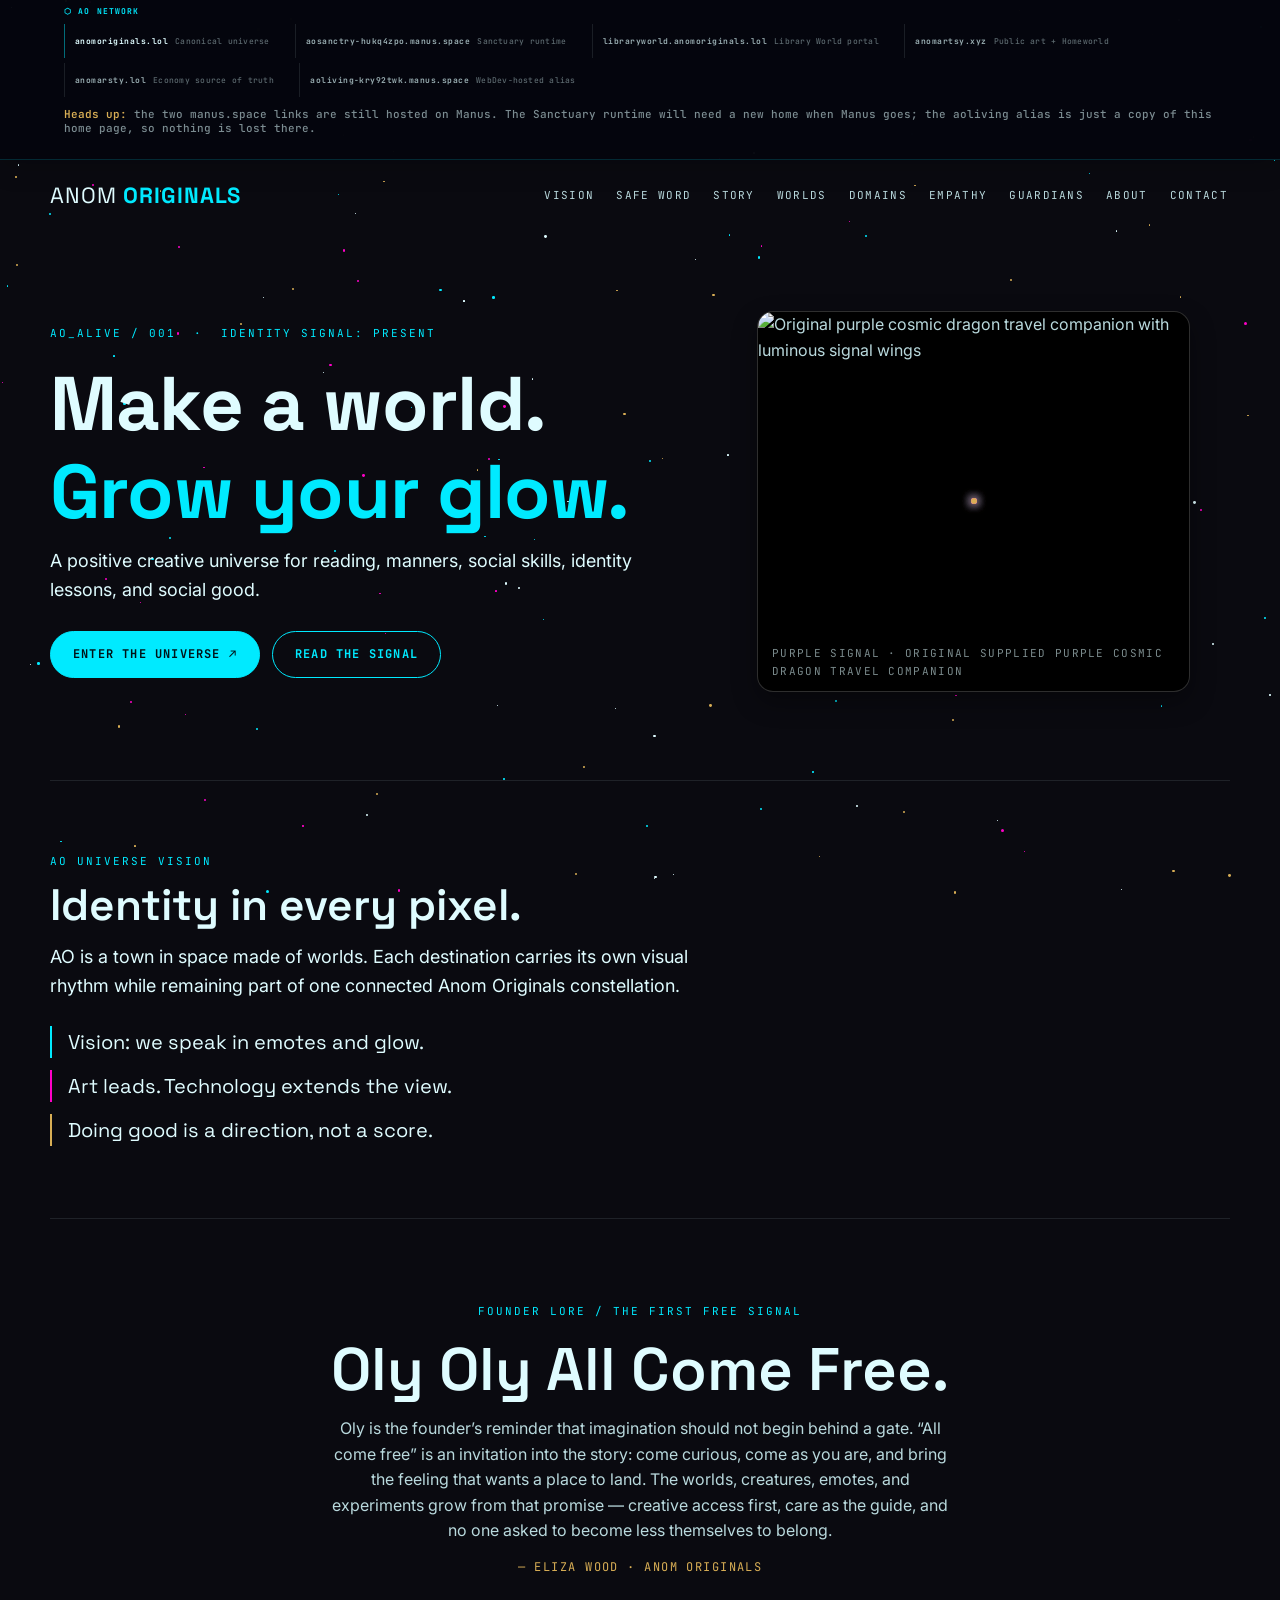
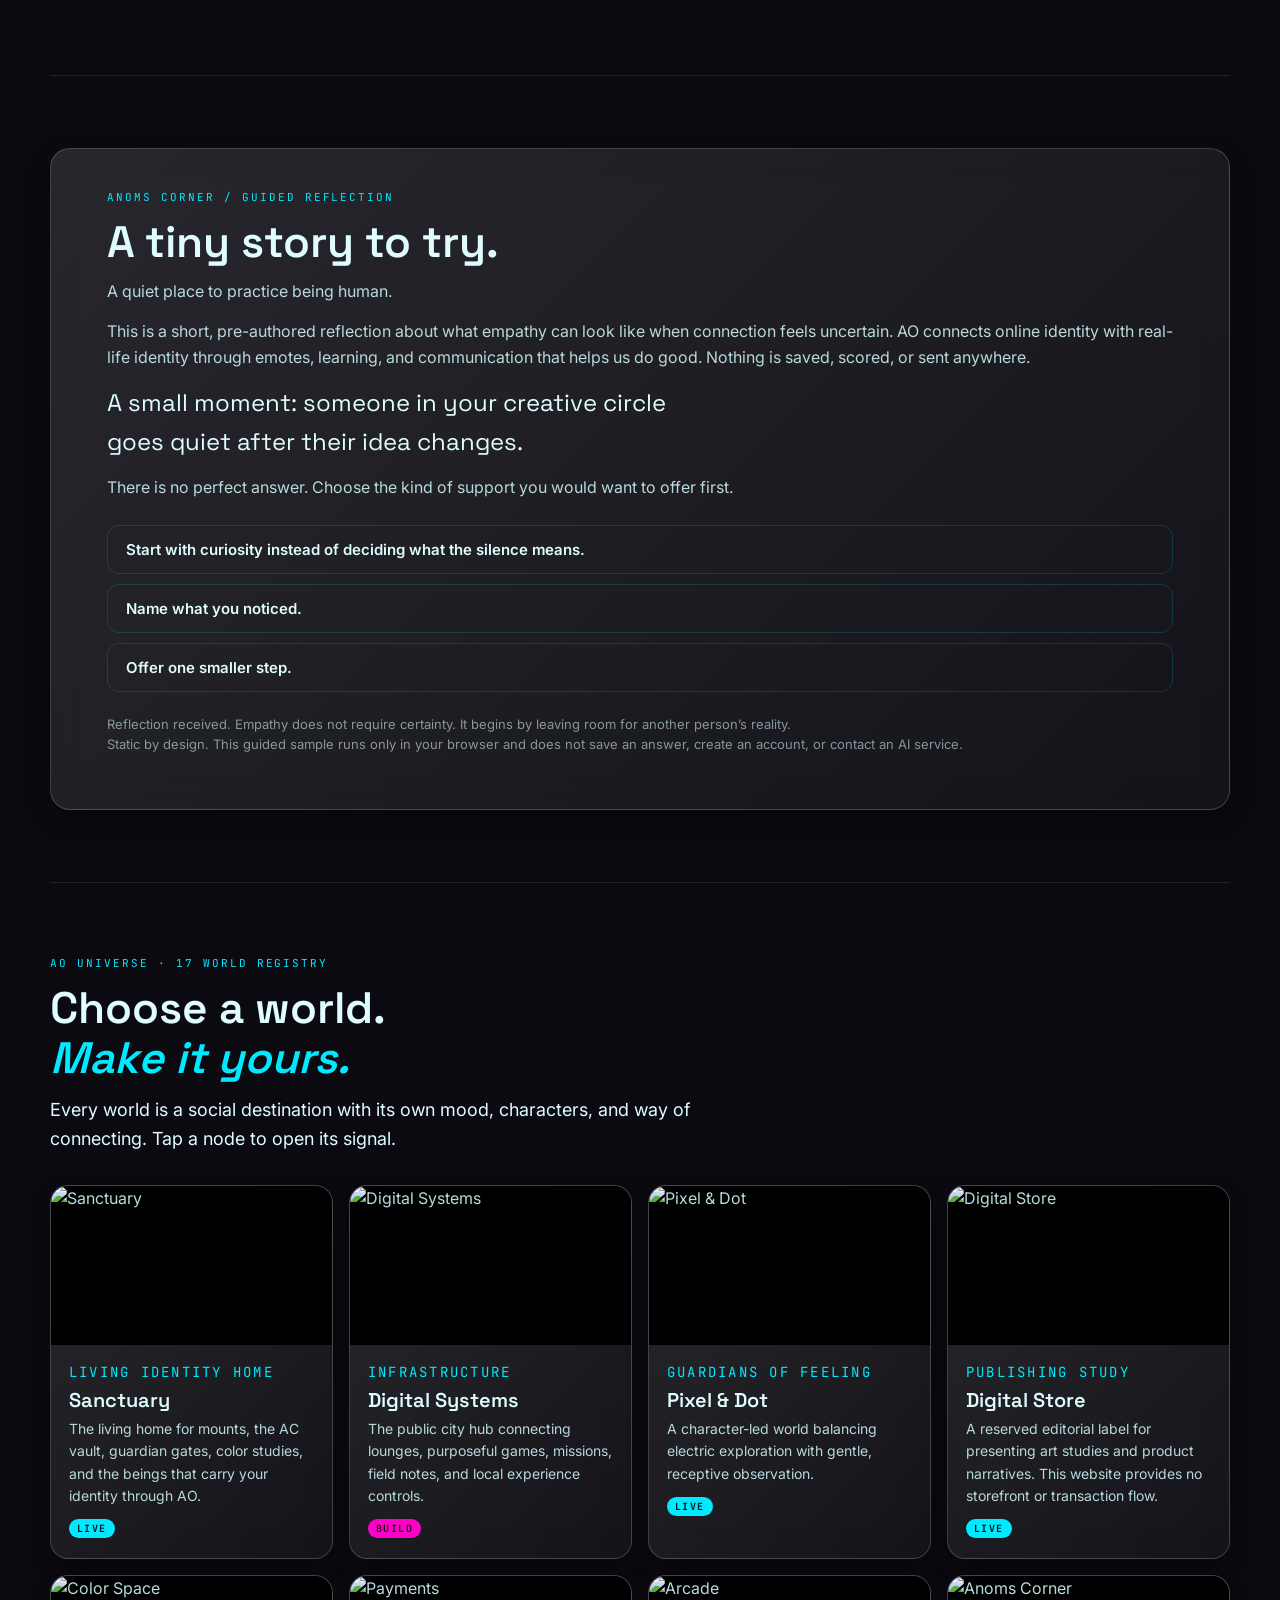
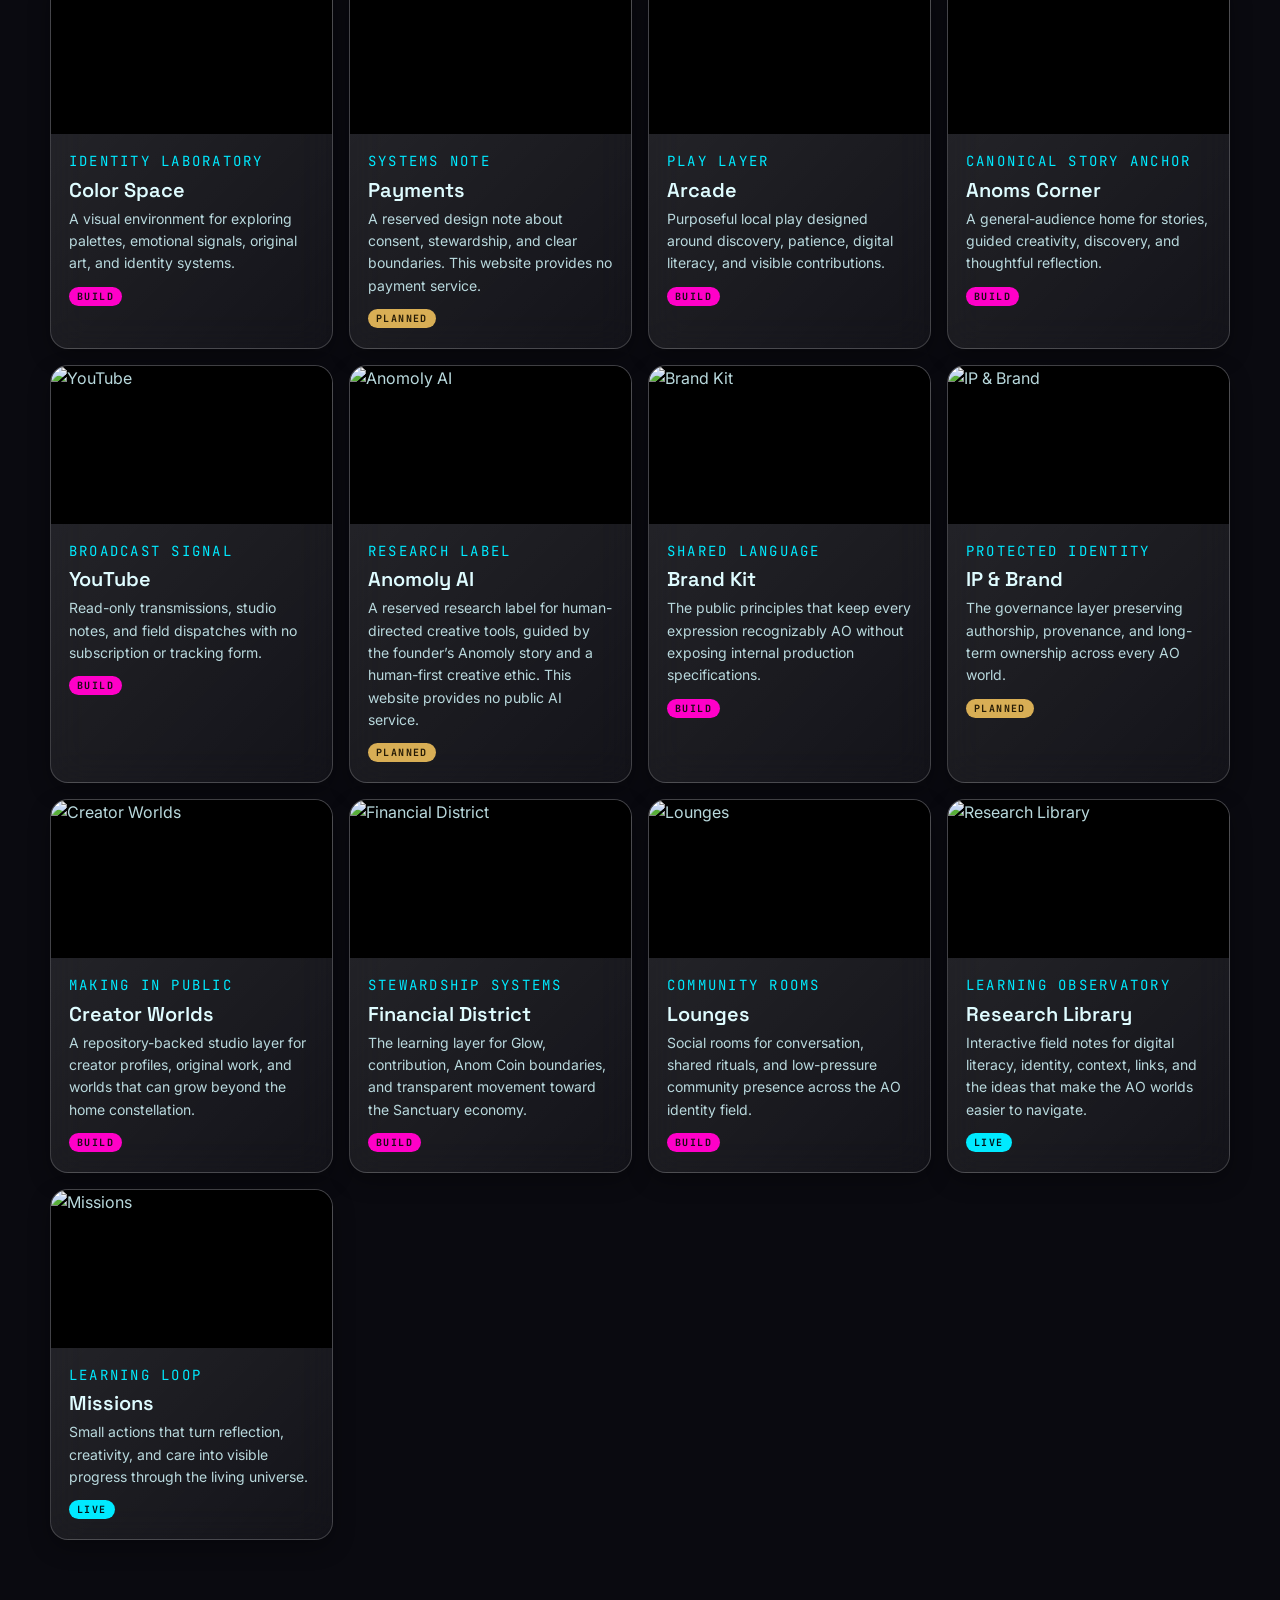
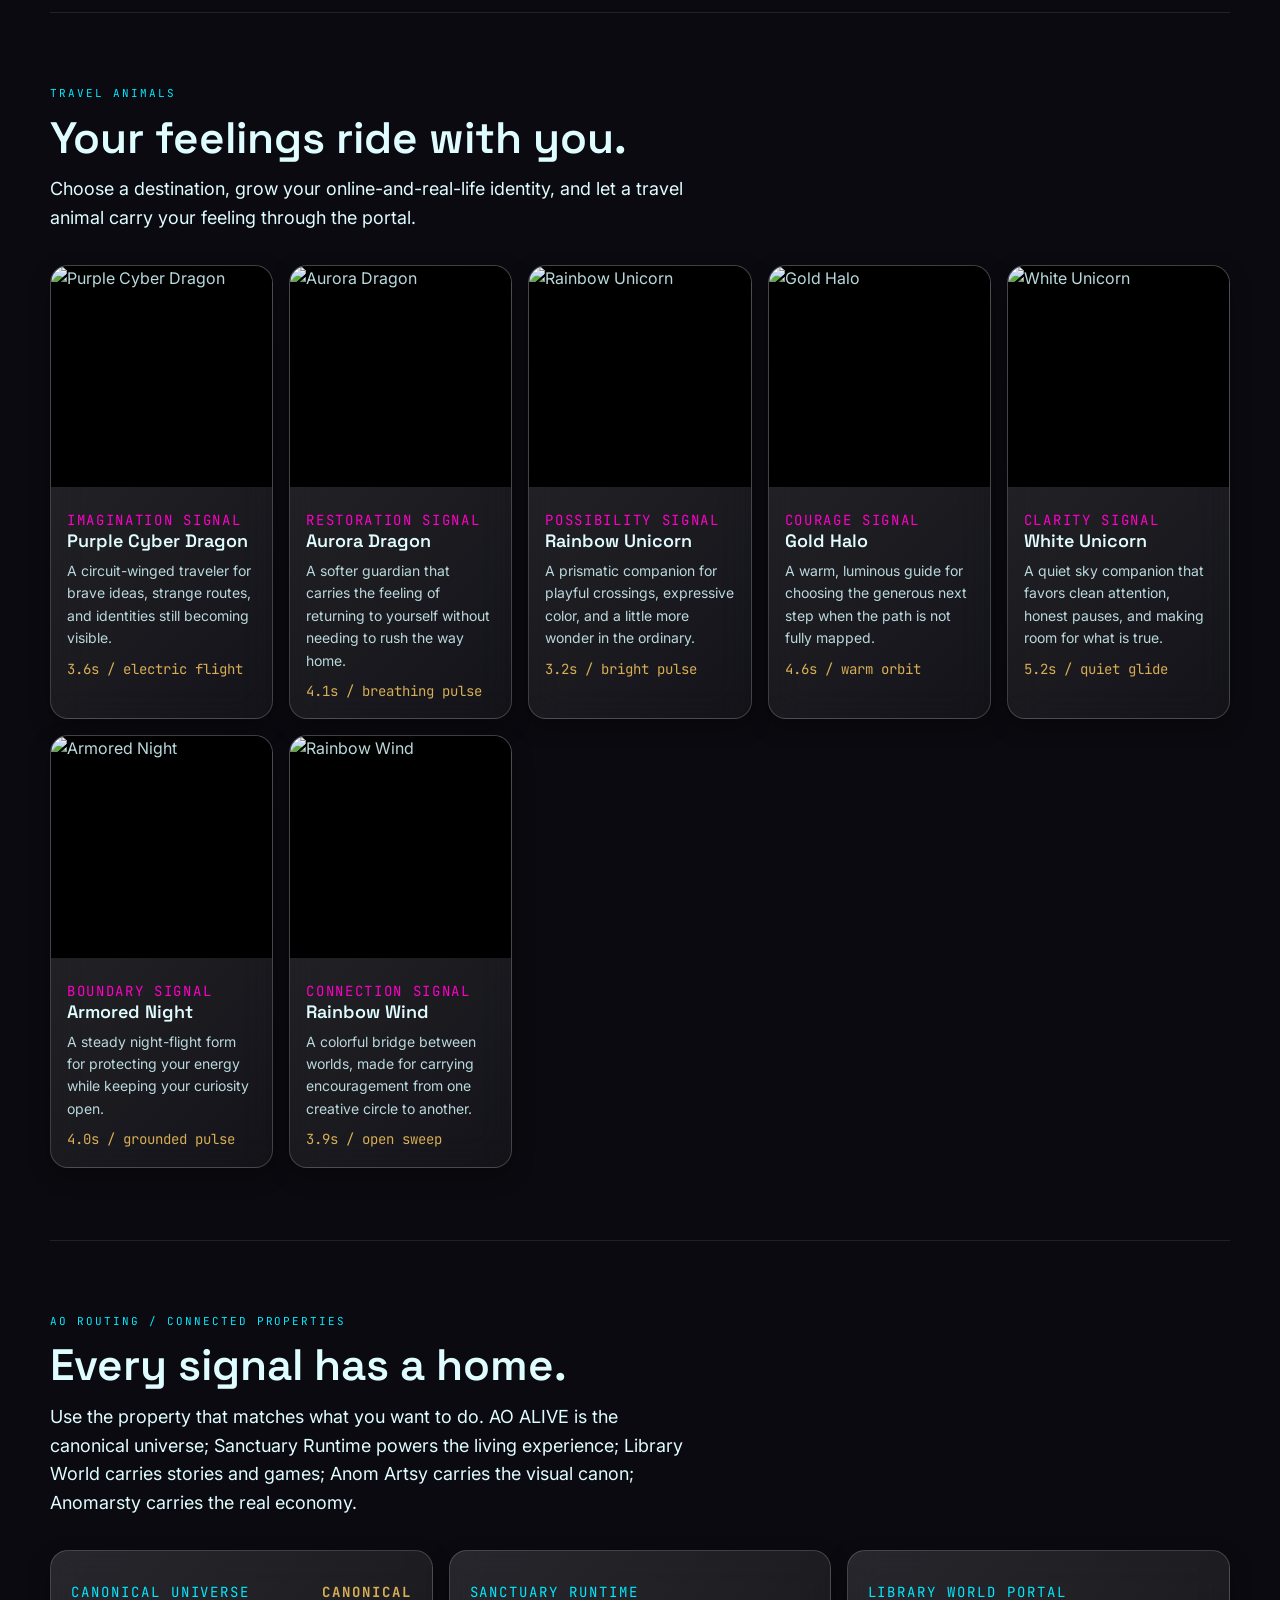
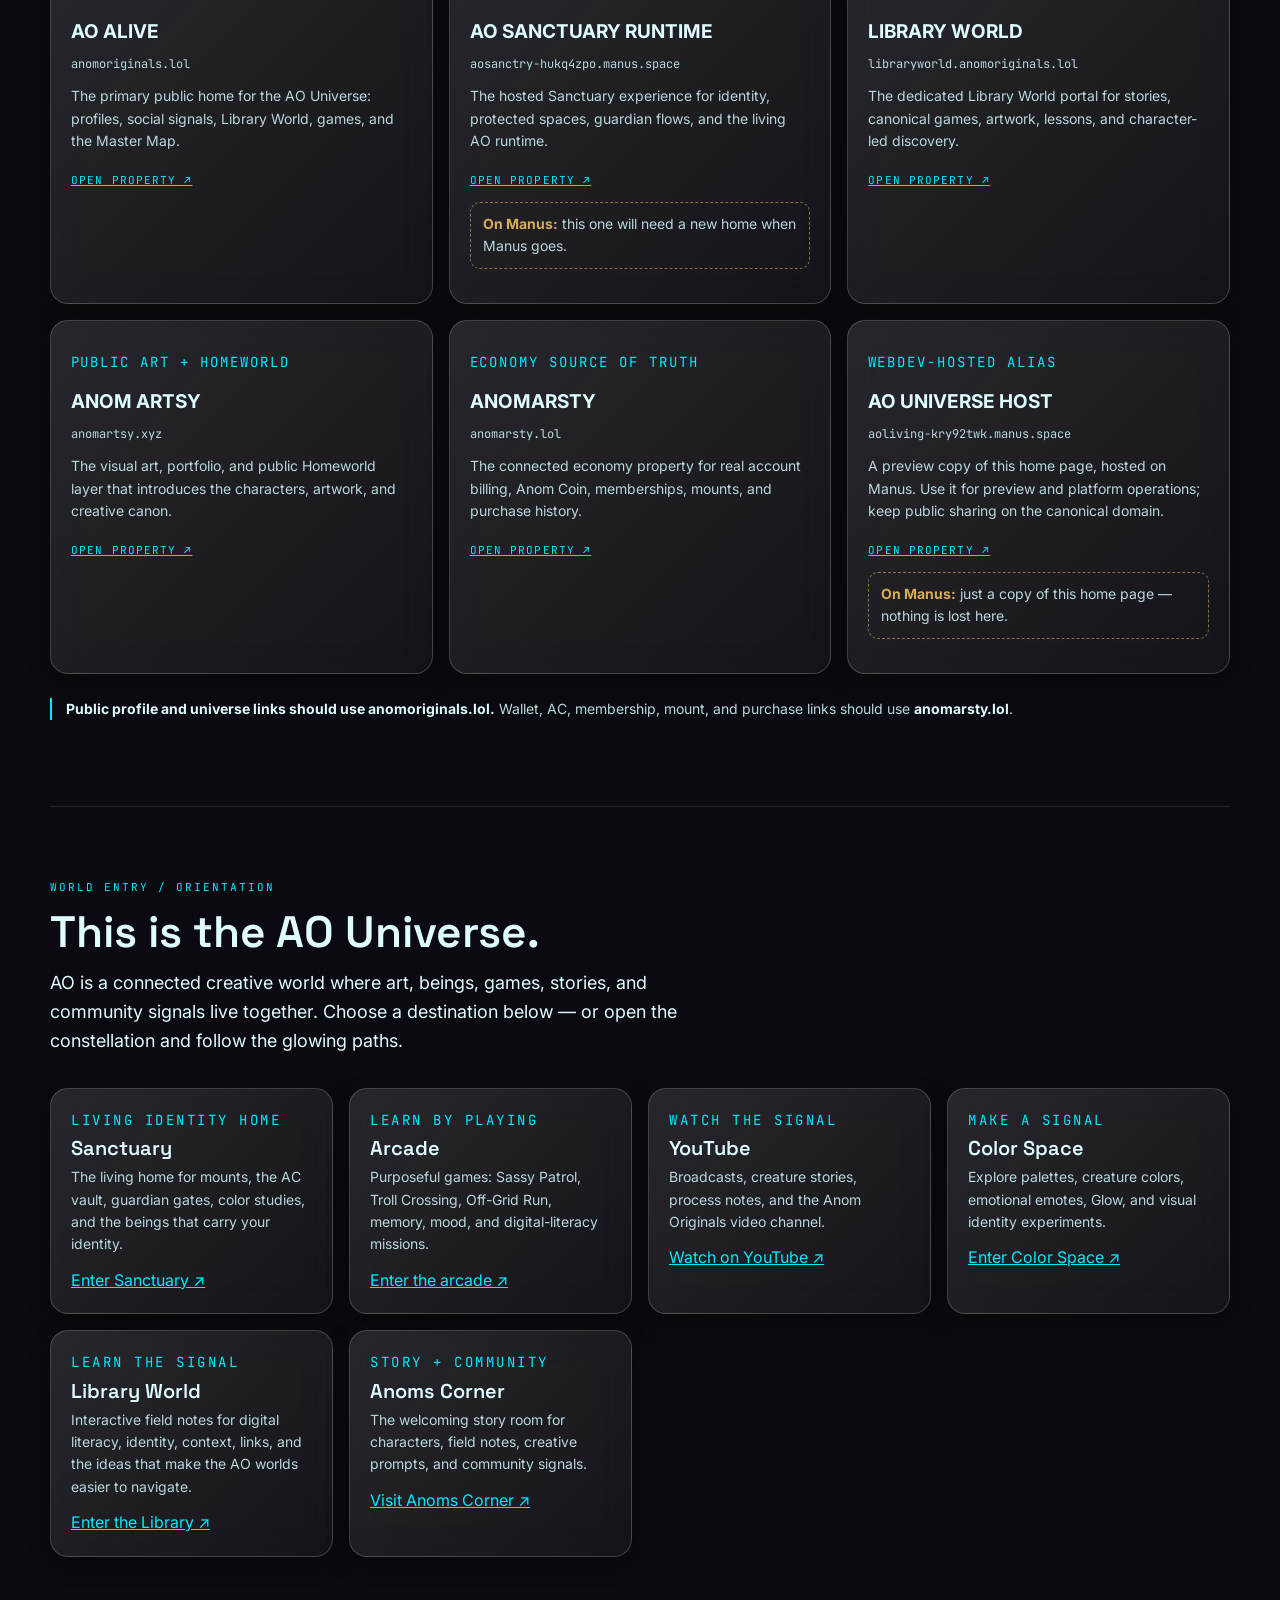
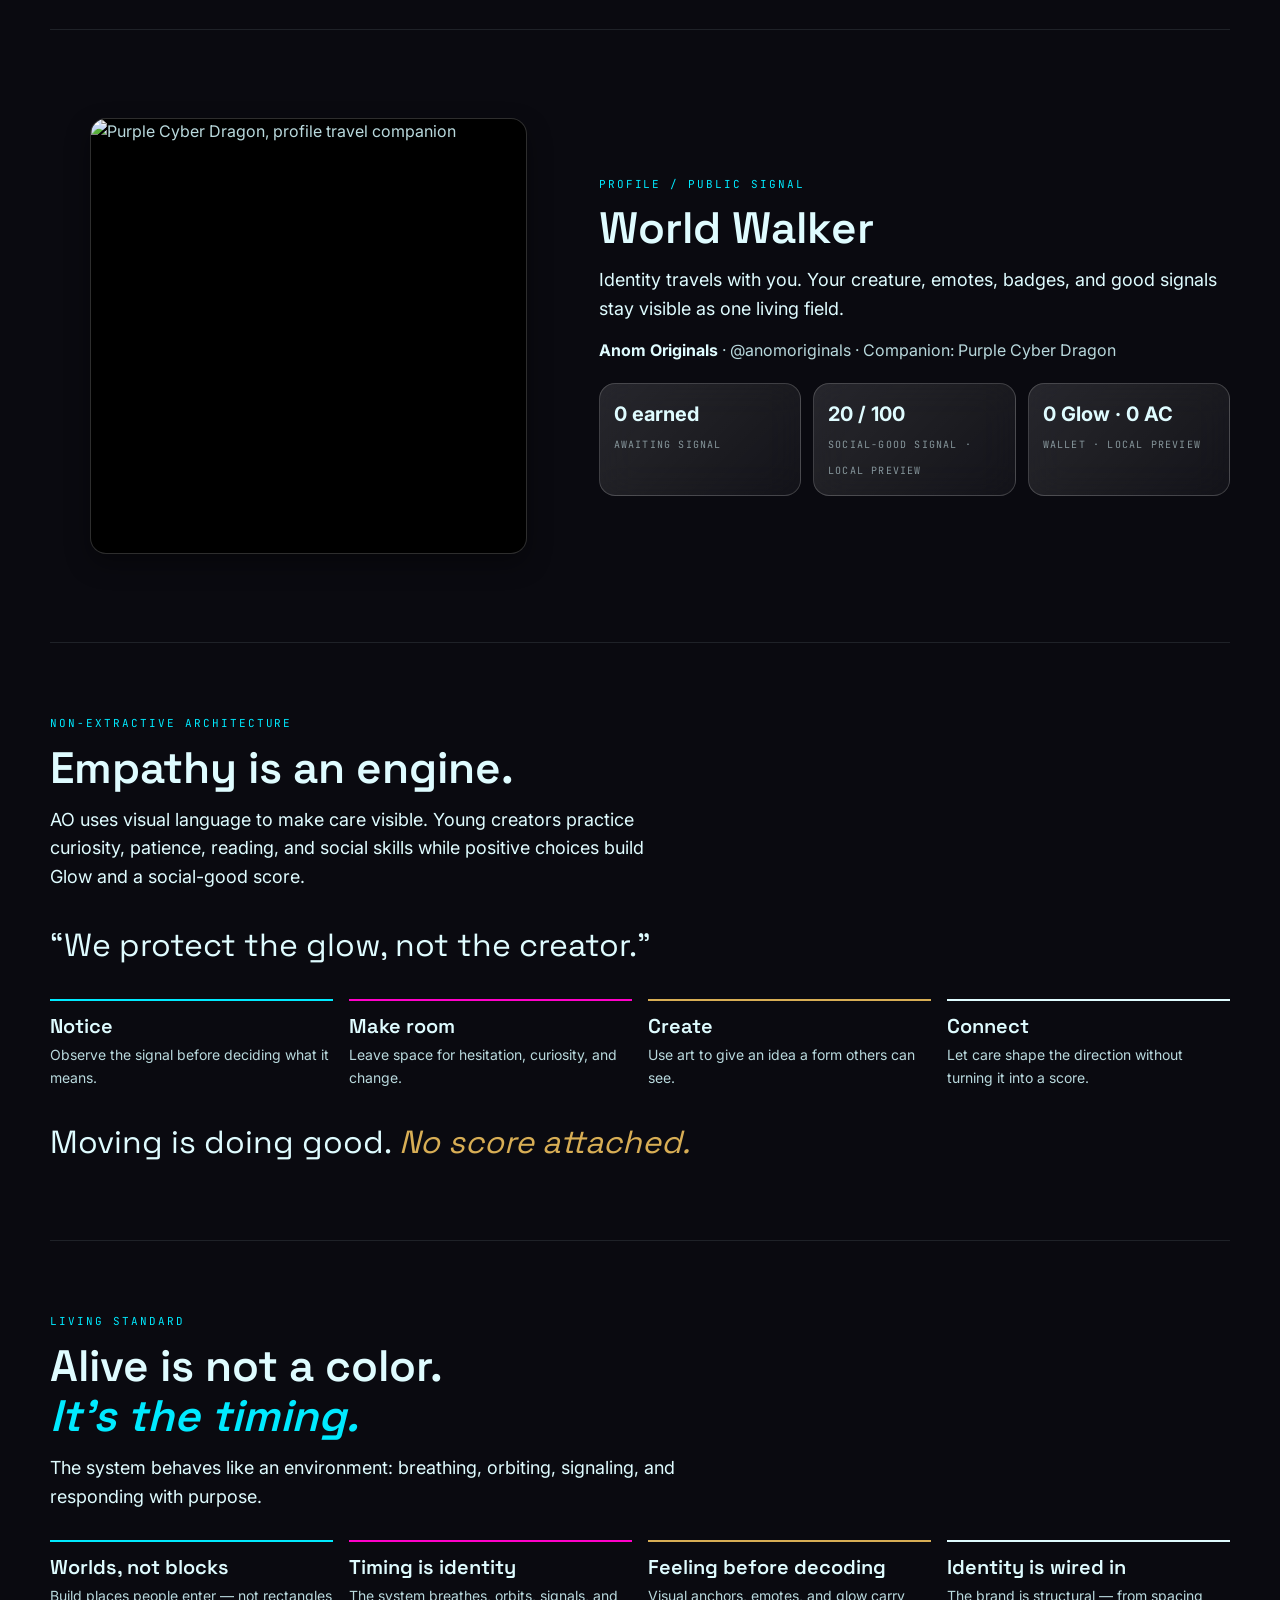
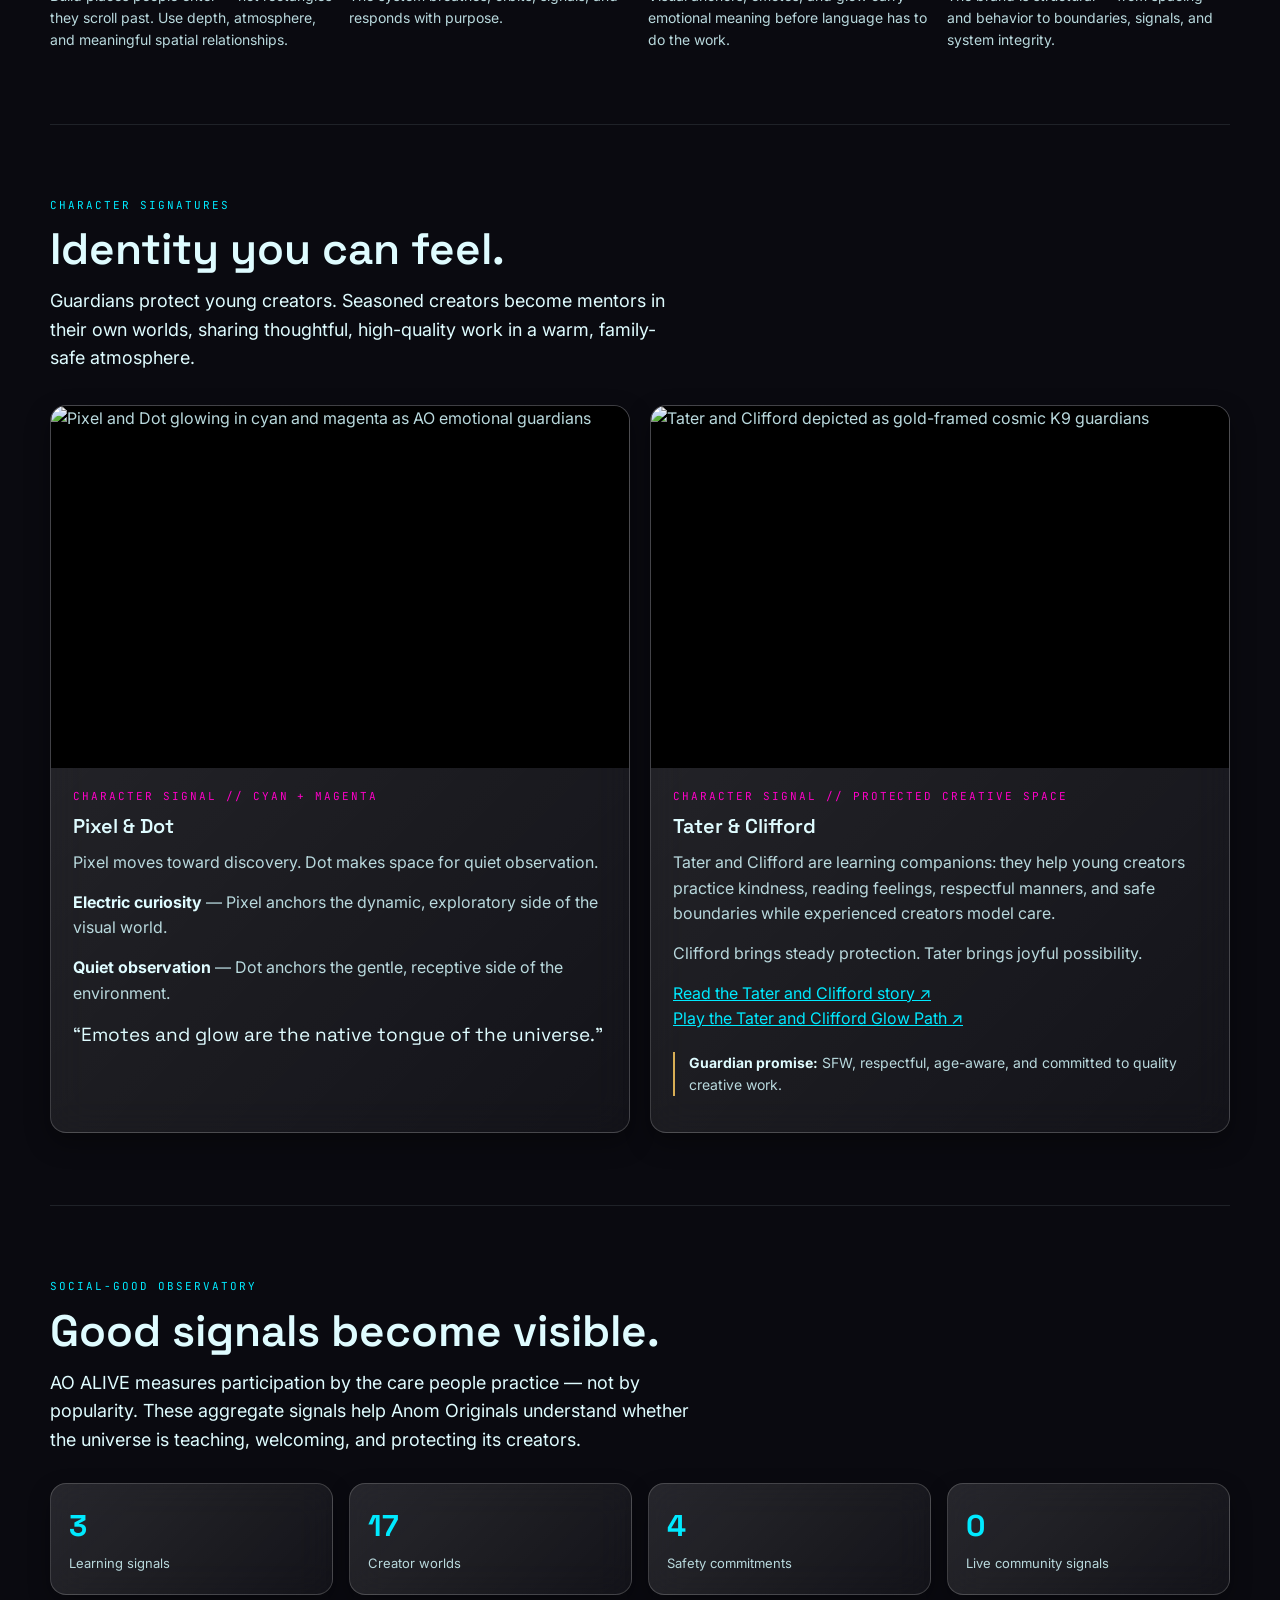
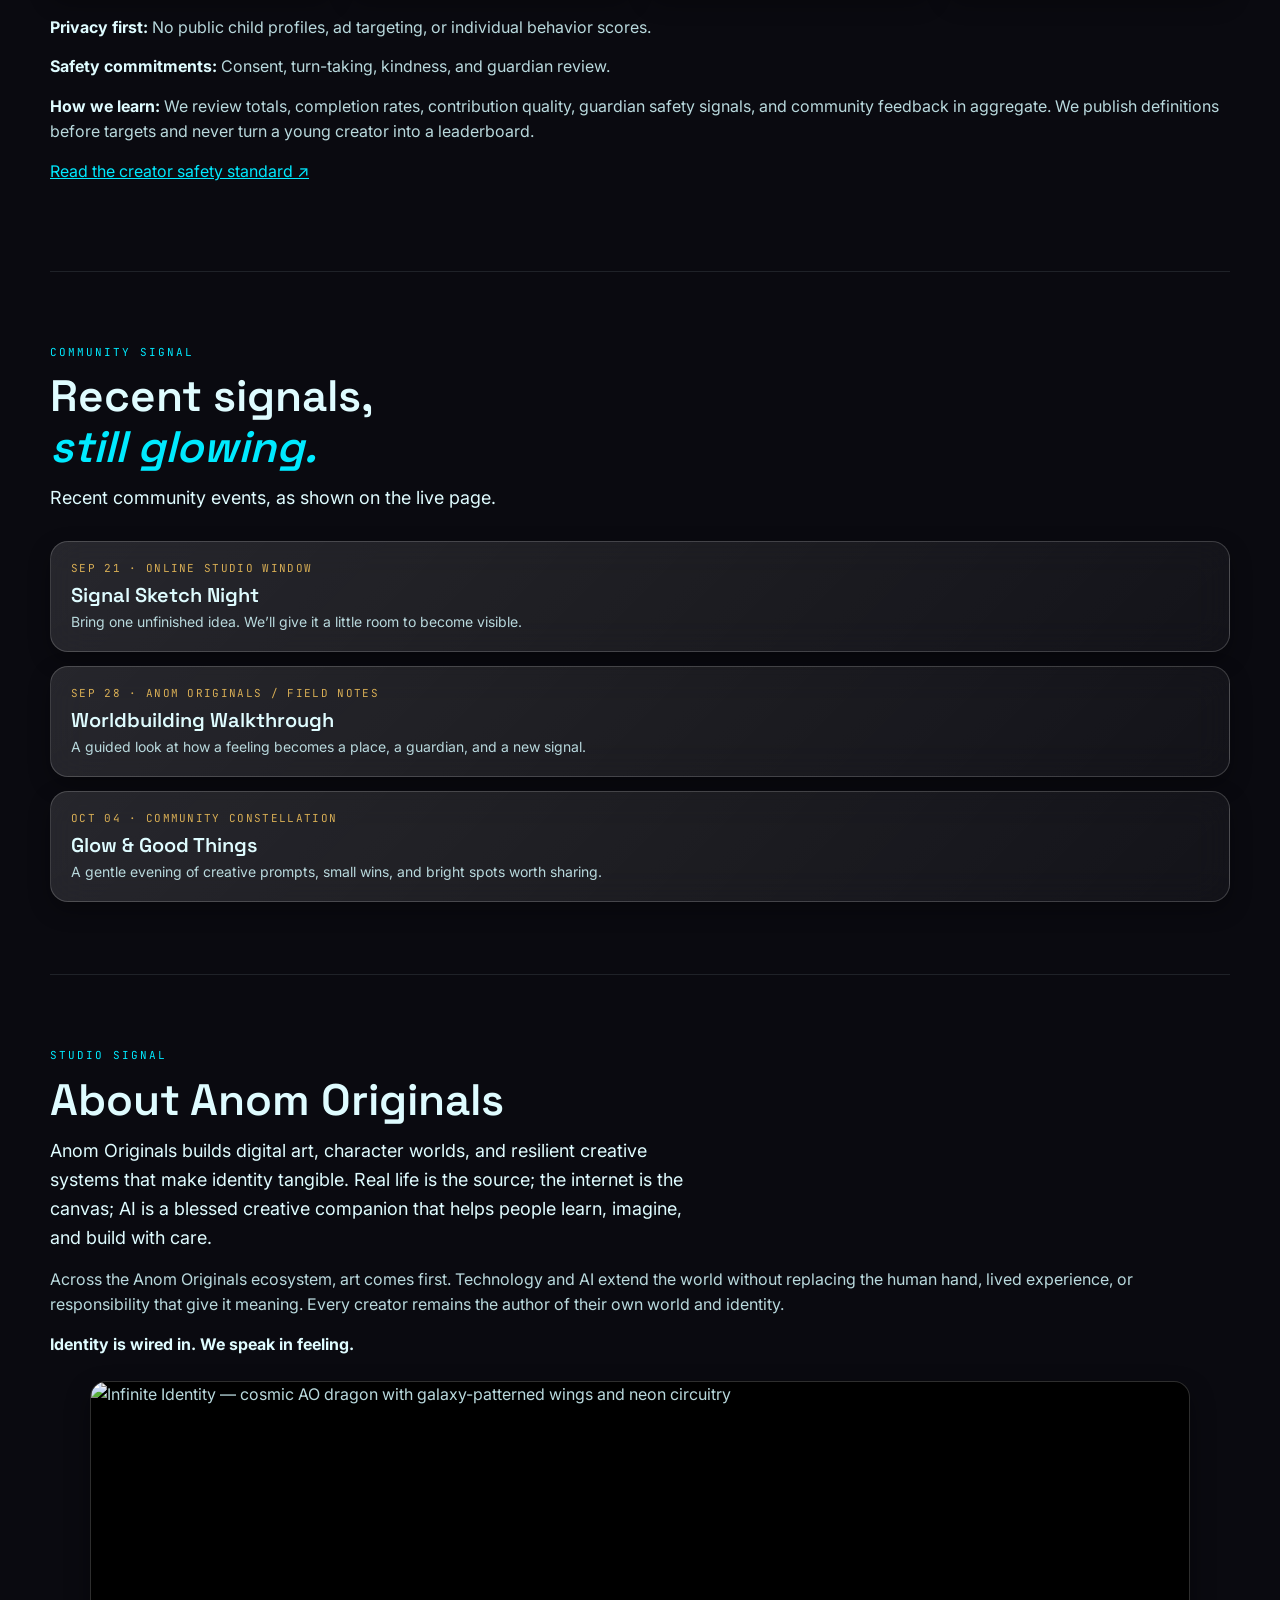
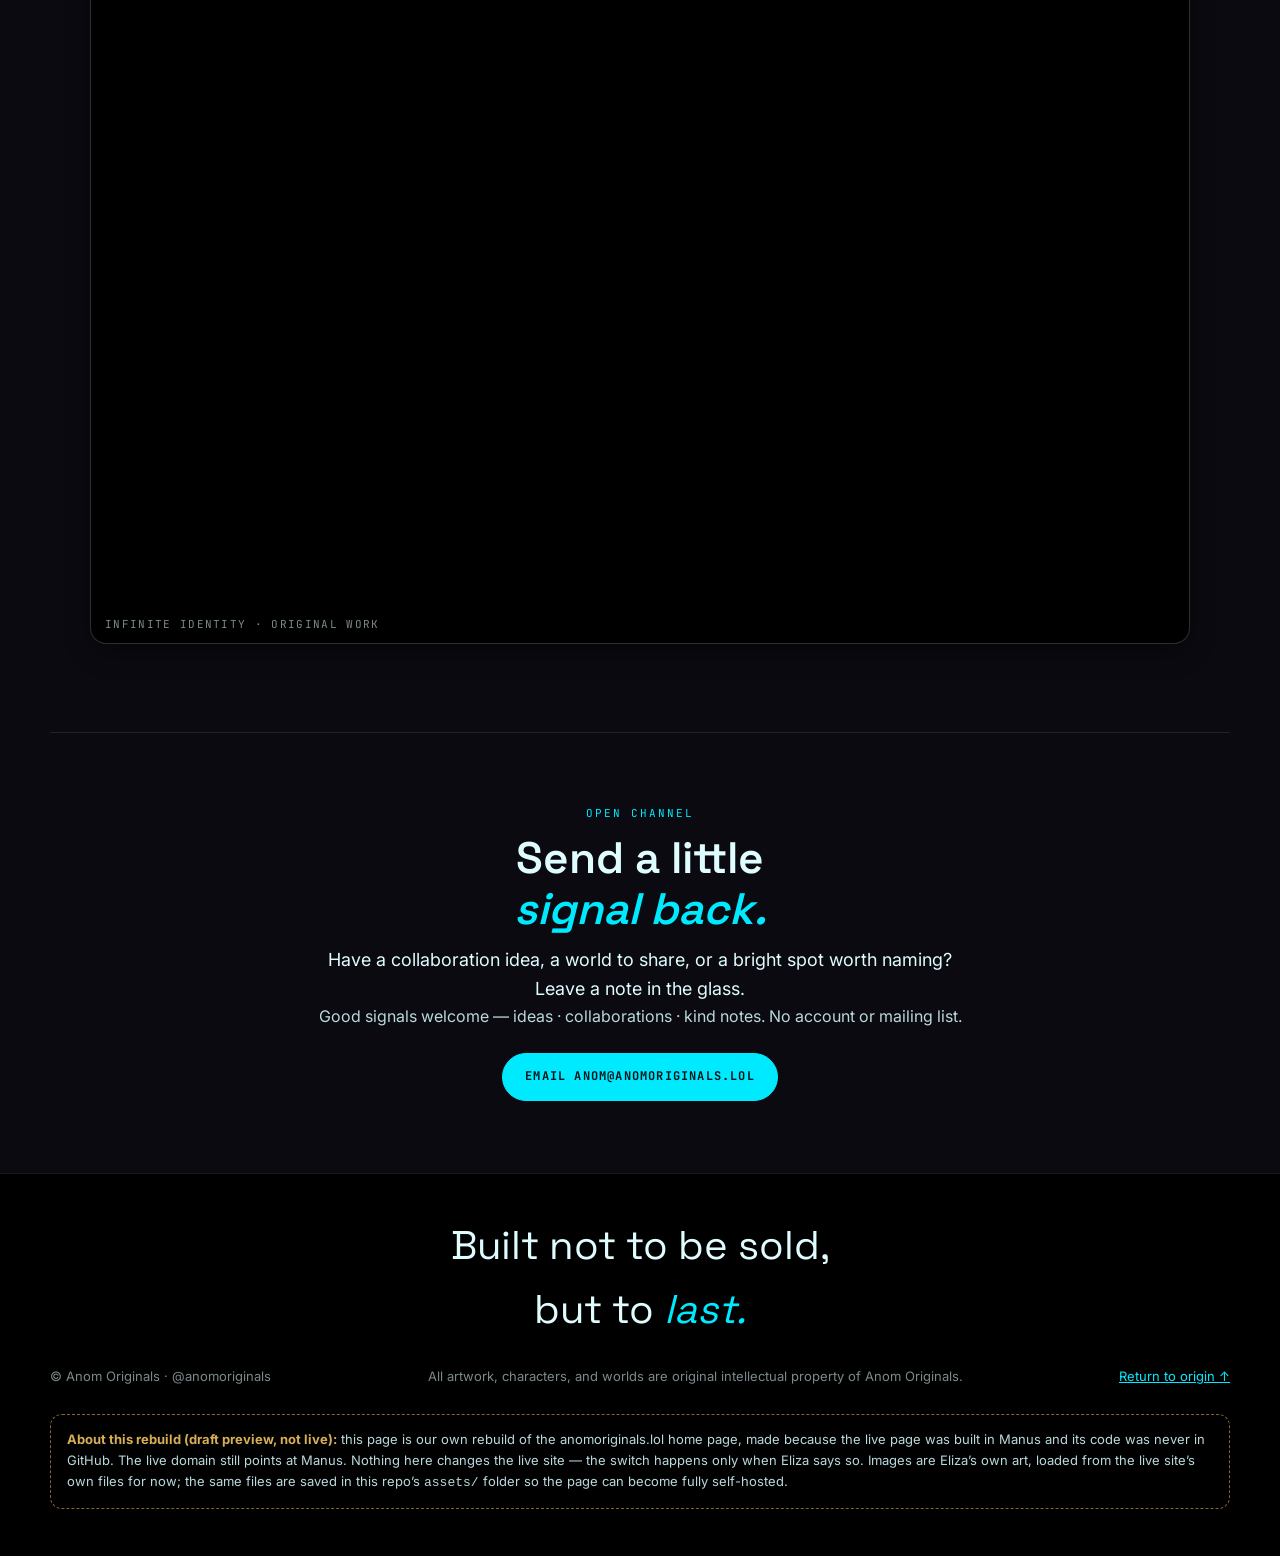
==== index.html @ 23c0e5cb "AO ALIVE home page draft — our own rebuild" ====
<!DOCTYPE html>
<html lang="en">
<head>
<meta charset="UTF-8">
<meta name="viewport" content="width=device-width, initial-scale=1.0, maximum-scale=5">
<meta name="theme-color" content="#0A0A10">
<meta name="description" content="AO ALIVE — immersive digital art, character worlds, and living identity systems by Anom Originals.">
<meta property="og:title" content="AO ALIVE — Identity in Every Pixel">
<meta property="og:description" content="Digital Art &amp; Identity by Anom Originals.">
<meta property="og:type" content="website">
<meta property="og:image" content="assets/hero-dragon-v2_ff49bf94.webp">
<title>AO ALIVE — Identity in Every Pixel</title>
<link rel="preconnect" href="https://fonts.googleapis.com">
<link rel="preconnect" href="https://fonts.gstatic.com" crossorigin>
<link href="https://fonts.googleapis.com/css2?family=Inter:wght@400;500;600;700&family=JetBrains+Mono:wght@400;500;600;700&family=Space+Grotesk:wght@400;500;600;700&family=Space+Mono:wght@400;700&display=swap" rel="stylesheet">
<link rel="stylesheet" href="styles.css">
<!--
  IMAGE NOTE: the art below is Eliza's own work. The images are self-hosted
  in this repo's assets/ folder (copied from the live site's own files),
  so the page does not depend on Manus hosting. Nothing here is generated
  or substituted art.
-->
</head>
<body id="top">
<!-- Starfield: 180 ambient stars, generated by the script at the end of
     this file (spec v2.0 §4). Each star drifts on its own period. -->
<div class="starfield" aria-hidden="true"></div>

<!-- ============ AO NETWORK strip — FIXED ============
     Live, this strip was one row with overflow-x:auto and a hidden
     scrollbar, so anomarsty.lol was cut off and the aoliving alias was
     fully off-screen. Here the links wrap onto a second row instead,
     so all six are always visible. Same links, same order. -->
<nav class="ao-network" aria-label="AO ecosystem domains">
  <div class="ao-network__inner">
    <span class="ao-network__label">⬡ AO NETWORK</span>
    <div class="ao-network__links">
      <a class="ao-network__link is-canonical" href="https://anomoriginals.lol/" target="_blank" rel="noreferrer" title="AO ALIVE: Canonical universe"><span>anomoriginals.lol</span><small>Canonical universe</small></a>
      <a class="ao-network__link" href="https://aosanctry-hukq4zpo.manus.space/" target="_blank" rel="noreferrer" title="AO SANCTUARY RUNTIME: Sanctuary runtime"><span>aosanctry-hukq4zpo.manus.space</span><small>Sanctuary runtime</small></a>
      <a class="ao-network__link ao-network__link--magenta" href="https://libraryworld.anomoriginals.lol/" target="_blank" rel="noreferrer" title="LIBRARY WORLD: Library World portal"><span>libraryworld.anomoriginals.lol</span><small>Library World portal</small></a>
      <a class="ao-network__link" href="https://anomartsy.xyz/" target="_blank" rel="noreferrer" title="Anom Artsy: Public art + Homeworld"><span>anomartsy.xyz</span><small>Public art + Homeworld</small></a>
      <a class="ao-network__link ao-network__link--gold" href="https://anomarsty.lol/" target="_blank" rel="noreferrer" title="Anomarsty: Economy source of truth"><span>anomarsty.lol</span><small>Economy source of truth</small></a>
      <a class="ao-network__link" href="https://aoliving-kry92twk.manus.space/" target="_blank" rel="noreferrer" title="AO UNIVERSE HOST: WebDev-hosted alias"><span>aoliving-kry92twk.manus.space</span><small>WebDev-hosted alias</small></a>
    </div>
    <p class="ao-network__note"><b>Heads up:</b> the two manus.space links are still hosted on Manus. The Sanctuary runtime will need a new home when Manus goes; the aoliving alias is just a copy of this home page, so nothing is lost there.</p>
  </div>
</nav>

<div class="wrap">
  <header class="site-header">
    <a class="wordmark" href="#top" aria-label="ANOM ORIGINALS home">ANOM <b>ORIGINALS</b></a>
    <nav class="site-nav" aria-label="Primary navigation">
      <a href="#vision">Vision</a>
      <a href="#safe-word">Safe word</a>
      <a href="#story">Story</a>
      <a href="#worlds">Worlds</a>
      <a href="#domains">Domains</a>
      <a href="#empathy">Empathy</a>
      <a href="#guardians">Guardians</a>
      <a href="#about">About</a>
      <a href="#contact">Contact</a>
    </nav>
  </header>

  <!-- ============ HERO ============ -->
  <section class="hero">
    <div class="hero__grid">
      <div>
        <p class="hero__signal">AO_ALIVE / 001 &nbsp;·&nbsp; Identity signal: present</p>
        <h1>Make a world.<br><strong>Grow your glow.</strong></h1>
        <p class="lede">A positive creative universe for reading, manners, social skills, identity lessons, and social good.</p>
        <div class="hero-actions">
          <a class="btn" href="#worlds">Enter the universe ↗</a>
          <a class="btn btn--ghost" href="#vision">Read the signal</a>
        </div>
      </div>
      <figure class="hero__art">
        <img src="assets/hero-dragon-v2_ff49bf94.webp" alt="Original purple cosmic dragon travel companion with luminous signal wings" width="1200" height="900">
        <div class="orbits" aria-hidden="true">
          <span class="orbit-dot orbit-dot--inner"></span>
          <span class="orbit-dot orbit-dot--moon"></span>
          <span class="orbit-dot orbit-dot--outer"></span>
          <span class="orbit-dot orbit-dot--hub"></span>
        </div>
        <figcaption>Purple signal · Original supplied purple cosmic dragon travel companion</figcaption>
      </figure>
    </div>
  </section>

  <!-- ============ 1 · VISION FIRST ============ -->
  <section id="vision">
    <p class="eyebrow">AO universe vision</p>
    <h2>Identity in every pixel.</h2>
    <p class="lede">AO is a town in space made of worlds. Each destination carries its own visual rhythm while remaining part of one connected Anom Originals constellation.</p>
    <ul class="vision-lines">
      <li>Vision: we speak in emotes and glow.</li>
      <li>Art leads. Technology extends the view.</li>
      <li>Doing good is a direction, not a score.</li>
    </ul>
  </section>

  <!-- ============ 2 · SAFE WORD RIGHT AFTER ============ -->
  <section id="safe-word" class="safe-word">
    <p class="eyebrow">Founder lore / The first free signal</p>
    <h2>Oly Oly All Come Free.</h2>
    <p>Oly is the founder&rsquo;s reminder that imagination should not begin behind a gate. &ldquo;All come free&rdquo; is an invitation into the story: come curious, come as you are, and bring the feeling that wants a place to land. The worlds, creatures, emotes, and experiments grow from that promise — creative access first, care as the guide, and no one asked to become less themselves to belong.</p>
    <p class="attribution">— Eliza Wood · Anom Originals</p>
  </section>

  <!-- ============ 3 · A TINY STORY TO TRY ============ -->
  <section id="story">
    <div class="story house-3">
      <p class="eyebrow">Anoms Corner / Guided reflection</p>
      <h2>A tiny story to try.</h2>
      <p>A quiet place to practice being human.</p>
      <p>This is a short, pre-authored reflection about what empathy can look like when connection feels uncertain. AO connects online identity with real-life identity through emotes, learning, and communication that helps us do good. Nothing is saved, scored, or sent anywhere.</p>
      <p class="story__moment">A small moment: someone in your creative circle goes quiet after their idea changes.</p>
      <p>There is no perfect answer. Choose the kind of support you would want to offer first.</p>
      <div class="story__choices" role="group" aria-label="Choose a supportive response">
        <button class="story__choice" type="button" data-answer="a1" aria-pressed="false">Start with curiosity instead of deciding what the silence means.</button>
        <button class="story__choice" type="button" data-answer="a2" aria-pressed="false">Name what you noticed.</button>
        <button class="story__choice" type="button" data-answer="a3" aria-pressed="false">Offer one smaller step.</button>
      </div>
      <div class="story__answer" id="a1">
        <strong>Patience became an invitation.</strong>
        You chose curiosity before certainty. A gentle question can make space for someone to return in their own time.
      </div>
      <div class="story__answer" id="a2">
        <strong>Care became clarity.</strong>
        Share the change you observed without demanding an explanation. You noticed without judging. Clear, low-pressure language can help another person feel seen without feeling cornered.
      </div>
      <div class="story__answer" id="a3">
        <strong>Empathy became momentum.</strong>
        Lower the pressure by suggesting a simple way to reconnect. You made the next step feel possible. Support does not have to solve everything — it can begin with one manageable choice.
      </div>
      <p class="story__fineprint">Reflection received. Empathy does not require certainty. It begins by leaving room for another person&rsquo;s reality.<br>Static by design. This guided sample runs only in your browser and does not save an answer, create an account, or contact an AI service.</p>
    </div>
  </section>

  <!-- ============ 4 · INTO THE WORLDS ============ -->
  <section id="worlds">
    <p class="eyebrow">AO Universe · 17 world registry</p>
    <h2>Choose a world.<br><em>Make it yours.</em></h2>
    <p class="lede">Every world is a social destination with its own mood, characters, and way of connecting. Tap a node to open its signal.</p>
    <div class="worlds-grid">
      <a class="world-card" href="https://anomoriginals.lol/universe/sanctuary">
        <div class="world-card__art"><img src="assets/ridable_aurora_purple_d3b1c61f.png" alt="Sanctuary" loading="lazy"></div>
        <div class="world-card__body"><p class="world-card__eyebrow">Living identity home</p><h3>Sanctuary</h3><p>The living home for mounts, the AC vault, guardian gates, color studies, and the beings that carry your identity through AO.</p><span class="status status--live">Live</span></div>
      </a>
      <a class="world-card" href="https://anomoriginals.lol/city">
        <div class="world-card__art"><img src="assets/ao-city-sky_1bde1bd0.webp" alt="Digital Systems" loading="lazy"></div>
        <div class="world-card__body"><p class="world-card__eyebrow">Infrastructure</p><h3>Digital Systems</h3><p>The public city hub connecting lounges, purposeful games, missions, field notes, and local experience controls.</p><span class="status status--build">Build</span></div>
      </a>
      <a class="world-card house-1" href="https://anomoriginals.lol/#guardians">
        <div class="world-card__art"><img src="assets/pixel-dot_d0d2466b.webp" alt="Pixel &amp; Dot" loading="lazy"></div>
        <div class="world-card__body"><p class="world-card__eyebrow">Guardians of feeling</p><h3>Pixel &amp; Dot</h3><p>A character-led world balancing electric exploration with gentle, receptive observation.</p><span class="status status--live">Live</span></div>
      </a>
      <a class="world-card" href="https://anomoriginals.myspreadshop.com/" target="_blank" rel="noreferrer">
        <div class="world-card__art"><img src="assets/ridable_rainbow_purple_f47f8e26.png" alt="Digital Store" loading="lazy"></div>
        <div class="world-card__body"><p class="world-card__eyebrow">Publishing study</p><h3>Digital Store</h3><p>A reserved editorial label for presenting art studies and product narratives. This website provides no storefront or transaction flow.</p><span class="status status--live">Live</span></div>
      </a>
      <a class="world-card" href="https://anomoriginals.lol/world/color-space">
        <div class="world-card__art"><img src="assets/ridable_rainbow_unicorn_v2_c0daf823.png" alt="Color Space" loading="lazy"></div>
        <div class="world-card__body"><p class="world-card__eyebrow">Identity laboratory</p><h3>Color Space</h3><p>A visual environment for exploring palettes, emotional signals, original art, and identity systems.</p><span class="status status--build">Build</span></div>
      </a>
      <a class="world-card" href="https://anomoriginals.lol/economy">
        <div class="world-card__art"><img src="assets/ridable_gold_halo_purple_87cea1f5.png" alt="Payments" loading="lazy"></div>
        <div class="world-card__body"><p class="world-card__eyebrow">Systems note</p><h3>Payments</h3><p>A reserved design note about consent, stewardship, and clear boundaries. This website provides no payment service.</p><span class="status status--planned">Planned</span></div>
      </a>
      <a class="world-card house-4" href="https://anomoriginals.lol/games">
        <div class="world-card__art"><img src="assets/purple-cyber-dragon_e8b5dc5f.webp" alt="Arcade" loading="lazy"></div>
        <div class="world-card__body"><p class="world-card__eyebrow">Play layer</p><h3>Arcade</h3><p>Purposeful local play designed around discovery, patience, digital literacy, and visible contributions.</p><span class="status status--build">Build</span></div>
      </a>
      <a class="world-card" href="https://anomoriginals.lol/universe/anoms-corner">
        <div class="world-card__art"><img src="assets/ridable_armored_dark_v2(1)_a7da9249.png" alt="Anoms Corner" loading="lazy"></div>
        <div class="world-card__body"><p class="world-card__eyebrow">Canonical story anchor</p><h3>Anoms Corner</h3><p>A general-audience home for stories, guided creativity, discovery, and thoughtful reflection.</p><span class="status status--build">Build</span></div>
      </a>
      <a class="world-card" href="https://anomoriginals.lol/world/youtube">
        <div class="world-card__art"><img src="assets/ridable_white_unicorn_v2(1)_4ccf183c.png" alt="YouTube" loading="lazy"></div>
        <div class="world-card__body"><p class="world-card__eyebrow">Broadcast signal</p><h3>YouTube</h3><p>Read-only transmissions, studio notes, and field dispatches with no subscription or tracking form.</p><span class="status status--build">Build</span></div>
      </a>
      <a class="world-card" href="https://anomoriginals.lol/help">
        <div class="world-card__art"><img src="assets/ridable_gold_halo_purple_87cea1f5.png" alt="Anomoly AI" loading="lazy"></div>
        <div class="world-card__body"><p class="world-card__eyebrow">Research label</p><h3>Anomoly AI</h3><p>A reserved research label for human-directed creative tools, guided by the founder&rsquo;s Anomoly story and a human-first creative ethic. This website provides no public AI service.</p><span class="status status--planned">Planned</span></div>
      </a>
      <a class="world-card" href="https://anomoriginals.lol/#principles">
        <div class="world-card__art"><img src="assets/ridable_rainbow_unicorn_v2_c0daf823.png" alt="Brand Kit" loading="lazy"></div>
        <div class="world-card__body"><p class="world-card__eyebrow">Shared language</p><h3>Brand Kit</h3><p>The public principles that keep every expression recognizably AO without exposing internal production specifications.</p><span class="status status--build">Build</span></div>
      </a>
      <a class="world-card" href="https://anomoriginals.lol/#about">
        <div class="world-card__art"><img src="assets/purple-cyber-dragon_e8b5dc5f.webp" alt="IP &amp; Brand" loading="lazy"></div>
        <div class="world-card__body"><p class="world-card__eyebrow">Protected identity</p><h3>IP &amp; Brand</h3><p>The governance layer preserving authorship, provenance, and long-term ownership across every AO world.</p><span class="status status--planned">Planned</span></div>
      </a>
      <a class="world-card" href="https://anomoriginals.lol/world/creator-worlds">
        <div class="world-card__art"><img src="assets/gallery-constellation-v2_8f984acc.webp" alt="Creator Worlds" loading="lazy"></div>
        <div class="world-card__body"><p class="world-card__eyebrow">Making in public</p><h3>Creator Worlds</h3><p>A repository-backed studio layer for creator profiles, original work, and worlds that can grow beyond the home constellation.</p><span class="status status--build">Build</span></div>
      </a>
      <a class="world-card" href="https://anomoriginals.lol/world/financial-district">
        <div class="world-card__art"><img src="assets/ridable_gold_halo_purple_87cea1f5.png" alt="Financial District" loading="lazy"></div>
        <div class="world-card__body"><p class="world-card__eyebrow">Stewardship systems</p><h3>Financial District</h3><p>The learning layer for Glow, contribution, Anom Coin boundaries, and transparent movement toward the Sanctuary economy.</p><span class="status status--build">Build</span></div>
      </a>
      <a class="world-card" href="https://anomoriginals.lol/lounges">
        <div class="world-card__art"><img src="assets/gallery-living-glass-v2_8e5e674b.webp" alt="Lounges" loading="lazy"></div>
        <div class="world-card__body"><p class="world-card__eyebrow">Community rooms</p><h3>Lounges</h3><p>Social rooms for conversation, shared rituals, and low-pressure community presence across the AO identity field.</p><span class="status status--build">Build</span></div>
      </a>
      <a class="world-card" href="https://anomoriginals.lol/library">
        <div class="world-card__art"><img src="assets/gallery-constellation-v2_8f984acc.webp" alt="Research Library" loading="lazy"></div>
        <div class="world-card__body"><p class="world-card__eyebrow">Learning observatory</p><h3>Research Library</h3><p>Interactive field notes for digital literacy, identity, context, links, and the ideas that make the AO worlds easier to navigate.</p><span class="status status--live">Live</span></div>
      </a>
      <a class="world-card" href="https://anomoriginals.lol/missions">
        <div class="world-card__art"><img src="assets/gallery-empathy-engine_cca63724.webp" alt="Missions" loading="lazy"></div>
        <div class="world-card__body"><p class="world-card__eyebrow">Learning loop</p><h3>Missions</h3><p>Small actions that turn reflection, creativity, and care into visible progress through the living universe.</p><span class="status status--live">Live</span></div>
      </a>
    </div>
  </section>

  <!-- ============ TRAVEL ANIMALS ============ -->
  <section id="animals">
    <p class="eyebrow">Travel animals</p>
    <h2>Your feelings ride with you.</h2>
    <p class="lede">Choose a destination, grow your online-and-real-life identity, and let a travel animal carry your feeling through the portal.</p>
    <div class="animals">
      <article class="animal">
        <img src="assets/purple-cyber-dragon_e8b5dc5f.webp" alt="Purple Cyber Dragon" loading="lazy">
        <div class="animal__body"><p class="animal__signal">Imagination signal</p><h3>Purple Cyber Dragon</h3><p>A circuit-winged traveler for brave ideas, strange routes, and identities still becoming visible.</p><p class="animal__timing">3.6s / electric flight</p></div>
      </article>
      <article class="animal">
        <img src="assets/ridable_aurora_purple_d3b1c61f.png" alt="Aurora Dragon" loading="lazy">
        <div class="animal__body"><p class="animal__signal">Restoration signal</p><h3>Aurora Dragon</h3><p>A softer guardian that carries the feeling of returning to yourself without needing to rush the way home.</p><p class="animal__timing">4.1s / breathing pulse</p></div>
      </article>
      <article class="animal">
        <img src="assets/ridable_rainbow_unicorn_v2_c0daf823.png" alt="Rainbow Unicorn" loading="lazy">
        <div class="animal__body"><p class="animal__signal">Possibility signal</p><h3>Rainbow Unicorn</h3><p>A prismatic companion for playful crossings, expressive color, and a little more wonder in the ordinary.</p><p class="animal__timing">3.2s / bright pulse</p></div>
      </article>
      <article class="animal">
        <img src="assets/ridable_gold_halo_purple_87cea1f5.png" alt="Gold Halo" loading="lazy">
        <div class="animal__body"><p class="animal__signal">Courage signal</p><h3>Gold Halo</h3><p>A warm, luminous guide for choosing the generous next step when the path is not fully mapped.</p><p class="animal__timing">4.6s / warm orbit</p></div>
      </article>
      <article class="animal">
        <img src="assets/ridable_white_unicorn_v2(1)_4ccf183c.png" alt="White Unicorn" loading="lazy">
        <div class="animal__body"><p class="animal__signal">Clarity signal</p><h3>White Unicorn</h3><p>A quiet sky companion that favors clean attention, honest pauses, and making room for what is true.</p><p class="animal__timing">5.2s / quiet glide</p></div>
      </article>
      <article class="animal">
        <img src="assets/ridable_armored_dark_v2(1)_a7da9249.png" alt="Armored Night" loading="lazy">
        <div class="animal__body"><p class="animal__signal">Boundary signal</p><h3>Armored Night</h3><p>A steady night-flight form for protecting your energy while keeping your curiosity open.</p><p class="animal__timing">4.0s / grounded pulse</p></div>
      </article>
      <article class="animal">
        <img src="assets/ridable_rainbow_purple_f47f8e26.png" alt="Rainbow Wind" loading="lazy">
        <div class="animal__body"><p class="animal__signal">Connection signal</p><h3>Rainbow Wind</h3><p>A colorful bridge between worlds, made for carrying encouragement from one creative circle to another.</p><p class="animal__timing">3.9s / open sweep</p></div>
      </article>
    </div>
  </section>

  <!-- ============ EVERY SIGNAL HAS A HOME ============ -->
  <section id="domains">
    <p class="eyebrow">AO routing / Connected properties</p>
    <h2>Every signal has a home.</h2>
    <p class="lede">Use the property that matches what you want to do. AO ALIVE is the canonical universe; Sanctuary Runtime powers the living experience; Library World carries stories and games; Anom Artsy carries the visual canon; Anomarsty carries the real economy.</p>
    <div class="domain-grid">
      <article class="domain-card">
        <p class="domain-card__top"><span>Canonical universe</span><b>Canonical</b></p>
        <strong>AO ALIVE</strong><code>anomoriginals.lol</code>
        <p>The primary public home for the AO Universe: profiles, social signals, Library World, games, and the Master Map.</p>
        <a href="https://anomoriginals.lol/" target="_blank" rel="noreferrer">Open property ↗</a>
      </article>
      <article class="domain-card">
        <p class="domain-card__top"><span>Sanctuary runtime</span></p>
        <strong>AO SANCTUARY RUNTIME</strong><code>aosanctry-hukq4zpo.manus.space</code>
        <p>The hosted Sanctuary experience for identity, protected spaces, guardian flows, and the living AO runtime.</p>
        <a href="https://aosanctry-hukq4zpo.manus.space/" target="_blank" rel="noreferrer">Open property ↗</a>
        <p class="manus-flag"><b>On Manus:</b> this one will need a new home when Manus goes.</p>
      </article>
      <article class="domain-card">
        <p class="domain-card__top"><span>Library World portal</span></p>
        <strong>LIBRARY WORLD</strong><code>libraryworld.anomoriginals.lol</code>
        <p>The dedicated Library World portal for stories, canonical games, artwork, lessons, and character-led discovery.</p>
        <a href="https://libraryworld.anomoriginals.lol/" target="_blank" rel="noreferrer">Open property ↗</a>
      </article>
      <article class="domain-card">
        <p class="domain-card__top"><span>Public art + Homeworld</span></p>
        <strong>ANOM ARTSY</strong><code>anomartsy.xyz</code>
        <p>The visual art, portfolio, and public Homeworld layer that introduces the characters, artwork, and creative canon.</p>
        <a href="https://anomartsy.xyz/" target="_blank" rel="noreferrer">Open property ↗</a>
      </article>
      <article class="domain-card">
        <p class="domain-card__top"><span>Economy source of truth</span></p>
        <strong>ANOMARSTY</strong><code>anomarsty.lol</code>
        <p>The connected economy property for real account billing, Anom Coin, memberships, mounts, and purchase history.</p>
        <a href="https://anomarsty.lol/" target="_blank" rel="noreferrer">Open property ↗</a>
      </article>
      <article class="domain-card">
        <p class="domain-card__top"><span>WebDev-hosted alias</span></p>
        <strong>AO UNIVERSE HOST</strong><code>aoliving-kry92twk.manus.space</code>
        <p>A preview copy of this home page, hosted on Manus. Use it for preview and platform operations; keep public sharing on the canonical domain.</p>
        <a href="https://aoliving-kry92twk.manus.space/" target="_blank" rel="noreferrer">Open property ↗</a>
        <p class="manus-flag"><b>On Manus:</b> just a copy of this home page — nothing is lost here.</p>
      </article>
    </div>
    <p class="routing-note"><b>Public profile and universe links should use anomoriginals.lol.</b> Wallet, AC, membership, mount, and purchase links should use <b>anomarsty.lol</b>.</p>
  </section>

  <!-- ============ THIS IS THE AO UNIVERSE ============ -->
  <section id="wayfinding">
    <p class="eyebrow">World entry / Orientation</p>
    <h2>This is the AO Universe.</h2>
    <p class="lede">AO is a connected creative world where art, beings, games, stories, and community signals live together. Choose a destination below — or open the constellation and follow the glowing paths.</p>
    <div class="dest-grid">
      <article class="dest"><p class="eyebrow">Living identity home</p><h3>Sanctuary</h3><p>The living home for mounts, the AC vault, guardian gates, color studies, and the beings that carry your identity.</p><a href="https://anomoriginals.lol/universe/sanctuary">Enter Sanctuary ↗</a></article>
      <article class="dest"><p class="eyebrow">Learn by playing</p><h3>Arcade</h3><p>Purposeful games: Sassy Patrol, Troll Crossing, Off-Grid Run, memory, mood, and digital-literacy missions.</p><a href="https://anomoriginals.lol/games">Enter the arcade ↗</a></article>
      <article class="dest"><p class="eyebrow">Watch the signal</p><h3>YouTube</h3><p>Broadcasts, creature stories, process notes, and the Anom Originals video channel.</p><a href="https://www.youtube.com/@anomoriginals" target="_blank" rel="noreferrer">Watch on YouTube ↗</a></article>
      <article class="dest"><p class="eyebrow">Make a signal</p><h3>Color Space</h3><p>Explore palettes, creature colors, emotional emotes, Glow, and visual identity experiments.</p><a href="https://anomoriginals.lol/world/color-space">Enter Color Space ↗</a></article>
      <article class="dest"><p class="eyebrow">Learn the signal</p><h3>Library World</h3><p>Interactive field notes for digital literacy, identity, context, links, and the ideas that make the AO worlds easier to navigate.</p><a href="https://anomoriginals.lol/library">Enter the Library ↗</a></article>
      <article class="dest"><p class="eyebrow">Story + Community</p><h3>Anoms Corner</h3><p>The welcoming story room for characters, field notes, creative prompts, and community signals.</p><a href="https://anomoriginals.lol/universe/anoms-corner">Visit Anoms Corner ↗</a></article>
    </div>
  </section>

  <!-- ============ PROFILE ============ -->
  <section id="profile">
    <div class="profile">
      <figure class="profile__art">
        <img src="assets/purple-cyber-dragon_e8b5dc5f.webp" alt="Purple Cyber Dragon, profile travel companion" loading="lazy">
      </figure>
      <div>
        <p class="eyebrow">Profile / Public signal</p>
        <h2>World Walker</h2>
        <p class="lede">Identity travels with you. Your creature, emotes, badges, and good signals stay visible as one living field.</p>
        <p><b style="color:var(--ink)">Anom Originals</b> · @anomoriginals · Companion: Purple Cyber Dragon</p>
        <div class="profile__stats">
          <div class="profile__stat"><b>0 earned</b><span>Awaiting signal</span></div>
          <div class="profile__stat"><b>20 / 100</b><span>Social-good signal · local preview</span></div>
          <div class="profile__stat"><b>0 Glow · 0 AC</b><span>Wallet · local preview</span></div>
        </div>
      </div>
    </div>
  </section>

  <!-- ============ EMPATHY ENGINE ============ -->
  <section id="empathy">
    <p class="eyebrow">Non-extractive architecture</p>
    <h2>Empathy is an engine.</h2>
    <p class="lede">AO uses visual language to make care visible. Young creators practice curiosity, patience, reading, and social skills while positive choices build Glow and a social-good score.</p>
    <p class="quote">&ldquo;We protect the glow, not the creator.&rdquo;</p>
    <div class="steps">
      <div class="step"><h3>Notice</h3><p>Observe the signal before deciding what it means.</p></div>
      <div class="step"><h3>Make room</h3><p>Leave space for hesitation, curiosity, and change.</p></div>
      <div class="step"><h3>Create</h3><p>Use art to give an idea a form others can see.</p></div>
      <div class="step"><h3>Connect</h3><p>Let care shape the direction without turning it into a score.</p></div>
    </div>
    <p class="quote">Moving is doing good. <em>No score attached.</em></p>
  </section>

  <!-- ============ LIVING STANDARD ============ -->
  <section id="standard">
    <p class="eyebrow">Living standard</p>
    <h2>Alive is not a color.<br><em>It&rsquo;s the timing.</em></h2>
    <p class="lede">The system behaves like an environment: breathing, orbiting, signaling, and responding with purpose.</p>
    <div class="steps">
      <div class="step"><h3>Worlds, not blocks</h3><p>Build places people enter — not rectangles they scroll past. Use depth, atmosphere, and meaningful spatial relationships.</p></div>
      <div class="step"><h3>Timing is identity</h3><p>The system breathes, orbits, signals, and responds with purpose.</p></div>
      <div class="step"><h3>Feeling before decoding</h3><p>Visual anchors, emotes, and glow carry emotional meaning before language has to do the work.</p></div>
      <div class="step"><h3>Identity is wired in</h3><p>The brand is structural — from spacing and behavior to boundaries, signals, and system integrity.</p></div>
    </div>
  </section>

  <!-- ============ GUARDIANS ============ -->
  <section id="guardians">
    <p class="eyebrow">Character signatures</p>
    <h2>Identity you can feel.</h2>
    <p class="lede">Guardians protect young creators. Seasoned creators become mentors in their own worlds, sharing thoughtful, high-quality work in a warm, family-safe atmosphere.</p>
    <div class="guardian-grid">
      <article class="guardian house-1">
        <img src="assets/gallery-pixel-dot-v2_1afae30f.webp" alt="Pixel and Dot glowing in cyan and magenta as AO emotional guardians" loading="lazy">
        <div class="guardian__body">
          <p class="eyebrow">Character signal // Cyan + Magenta</p>
          <h3>Pixel &amp; Dot</h3>
          <p>Pixel moves toward discovery. Dot makes space for quiet observation.</p>
          <p><b style="color:var(--ink)">Electric curiosity</b> — Pixel anchors the dynamic, exploratory side of the visual world.</p>
          <p><b style="color:var(--ink)">Quiet observation</b> — Dot anchors the gentle, receptive side of the environment.</p>
          <blockquote>&ldquo;Emotes and glow are the native tongue of the universe.&rdquo;</blockquote>
        </div>
      </article>
      <article class="guardian house-2">
        <img src="assets/gallery-tater-clifford-v2_4893f21d.webp" alt="Tater and Clifford depicted as gold-framed cosmic K9 guardians" loading="lazy">
        <div class="guardian__body">
          <p class="eyebrow">Character signal // Protected creative space</p>
          <h3>Tater &amp; Clifford</h3>
          <p>Tater and Clifford are learning companions: they help young creators practice kindness, reading feelings, respectful manners, and safe boundaries while experienced creators model care.</p>
          <p>Clifford brings steady protection. Tater brings joyful possibility.</p>
          <p><a href="https://anomoriginals.lol/universe/anoms-corner">Read the Tater and Clifford story ↗</a><br><a href="https://anomoriginals.lol/learn/tater-clifford">Play the Tater and Clifford Glow Path ↗</a></p>
          <p class="guardian__promise"><b>Guardian promise:</b> SFW, respectful, age-aware, and committed to quality creative work.</p>
        </div>
      </article>
    </div>
  </section>

  <!-- ============ SOCIAL-GOOD OBSERVATORY ============ -->
  <section id="observatory">
    <p class="eyebrow">Social-good observatory</p>
    <h2>Good signals become visible.</h2>
    <p class="lede">AO ALIVE measures participation by the care people practice — not by popularity. These aggregate signals help Anom Originals understand whether the universe is teaching, welcoming, and protecting its creators.</p>
    <div class="stats-row">
      <div class="stat"><b>3</b><span>Learning signals</span></div>
      <div class="stat"><b>17</b><span>Creator worlds</span></div>
      <div class="stat"><b>4</b><span>Safety commitments</span></div>
      <div class="stat"><b>0</b><span>Live community signals</span></div>
    </div>
    <p style="margin-top:20px"><b style="color:var(--ink)">Privacy first:</b> No public child profiles, ad targeting, or individual behavior scores.</p>
    <p><b style="color:var(--ink)">Safety commitments:</b> Consent, turn-taking, kindness, and guardian review.</p>
    <p><b style="color:var(--ink)">How we learn:</b> We review totals, completion rates, contribution quality, guardian safety signals, and community feedback in aggregate. We publish definitions before targets and never turn a young creator into a leaderboard.</p>
    <p><a href="https://anomoriginals.lol/safety">Read the creator safety standard ↗</a></p>
  </section>

  <!-- ============ RECENT SIGNALS ============ -->
  <section id="events">
    <p class="eyebrow">Community signal</p>
    <h2>Recent signals,<br><em>still glowing.</em></h2>
    <p class="lede">Recent community events, as shown on the live page.</p>
    <div class="event-list">
      <article class="event"><p class="event__meta">Sep 21 · Online studio window</p><h3>Signal Sketch Night</h3><p>Bring one unfinished idea. We&rsquo;ll give it a little room to become visible.</p></article>
      <article class="event"><p class="event__meta">Sep 28 · Anom Originals / Field Notes</p><h3>Worldbuilding Walkthrough</h3><p>A guided look at how a feeling becomes a place, a guardian, and a new signal.</p></article>
      <article class="event"><p class="event__meta">Oct 04 · Community constellation</p><h3>Glow &amp; Good Things</h3><p>A gentle evening of creative prompts, small wins, and bright spots worth sharing.</p></article>
    </div>
  </section>

  <!-- ============ ABOUT ============ -->
  <section id="about">
    <p class="eyebrow">Studio signal</p>
    <h2>About Anom Originals</h2>
    <p class="lede">Anom Originals builds digital art, character worlds, and resilient creative systems that make identity tangible. Real life is the source; the internet is the canvas; AI is a blessed creative companion that helps people learn, imagine, and build with care.</p>
    <p>Across the Anom Originals ecosystem, art comes first. Technology and AI extend the world without replacing the human hand, lived experience, or responsibility that give it meaning. Every creator remains the author of their own world and identity.</p>
    <p><b style="color:var(--ink)">Identity is wired in. We speak in feeling.</b></p>
    <figure class="hero__art" style="margin-top:24px">
      <img src="assets/gallery-infinite-identity-v2_994408b5.webp" alt="Infinite Identity — cosmic AO dragon with galaxy-patterned wings and neon circuitry" loading="lazy">
      <figcaption>Infinite Identity · Original work</figcaption>
    </figure>
  </section>

  <!-- ============ CONTACT ============ -->
  <section id="contact" class="contact">
    <p class="eyebrow">Open channel</p>
    <h2>Send a little<br><em>signal back.</em></h2>
    <p class="lede" style="margin:0 auto">Have a collaboration idea, a world to share, or a bright spot worth naming? Leave a note in the glass.</p>
    <p>Good signals welcome — ideas · collaborations · kind notes. No account or mailing list.</p>
    <a class="btn" href="mailto:anom@anomoriginals.lol?subject=AO%20ALIVE%20signal">Email anom@anomoriginals.lol</a>
  </section>
</div>

<footer>
  <div class="wrap">
    <p class="closing">Built not to be sold,<br>but to <em>last.</em></p>
    <div class="footer-row">
      <span>© Anom Originals · @anomoriginals</span>
      <span>All artwork, characters, and worlds are original intellectual property of Anom Originals.</span>
      <a href="#top">Return to origin ↑</a>
    </div>
    <div class="draft-note">
      <b>About this rebuild (draft preview, not live):</b> this page is our own rebuild of the anomoriginals.lol home page, made because the live page was built in Manus and its code was never in GitHub. The live domain still points at Manus. Nothing here changes the live site — the switch happens only when Eliza says so. Images are Eliza&rsquo;s own art, loaded from the live site&rsquo;s own files for now; the same files are saved in this repo&rsquo;s <code>assets/</code> folder so the page can become fully self-hosted.
    </div>
  </div>
</footer>

<script>
// Starfield (spec v2.0 §4): 180 ambient stars, cyan / magenta / gold,
// opacity 0.7 to 1.0, each drifting on its own period so nothing pulses together.
(function () {
  var field = document.querySelector('.starfield');
  if (!field) return;
  var colours = ['#00eaff', '#ff00c8', '#d8ae55', '#dffcff'];
  var periods = [3.2, 3.6, 3.9, 4.1, 2.6, 3.8, 4.0, 6.0, 7.0];
  for (var i = 0; i < 180; i++) {
    var star = document.createElement('span');
    star.className = 'star';
    var size = (Math.random() * 2 + 1).toFixed(1);
    star.style.width = size + 'px';
    star.style.height = size + 'px';
    star.style.left = (Math.random() * 100).toFixed(2) + '%';
    star.style.top = (Math.random() * 100).toFixed(2) + '%';
    star.style.background = colours[i % colours.length];
    star.style.animationDuration = periods[i % periods.length] + 's';
    star.style.animationDelay = (-Math.random() * 7).toFixed(2) + 's';
    field.appendChild(star);
  }
})();

// Tiny story: one choice at a time, nothing saved or sent anywhere.
document.querySelectorAll('.story__choice').forEach(function (btn) {
  btn.addEventListener('click', function () {
    document.querySelectorAll('.story__choice').forEach(function (b) { b.setAttribute('aria-pressed', 'false'); });
    document.querySelectorAll('.story__answer').forEach(function (a) { a.classList.remove('show'); });
    btn.setAttribute('aria-pressed', 'true');
    var ans = document.getElementById(btn.getAttribute('data-answer'));
    if (ans) ans.classList.add('show');
  });
});
</script>
</body>
</html>
---- styles.css ----
/* AO ALIVE — our own rebuild. Static, no build step, no server.
   Styled to the AO ALIVE LIVING DESIGN STANDARD v2.0
   (Developer Specification & Motion Architecture Reference).
   Colours are operational status, never decoration:
   cyan #00eaff = Active, magenta #ff00c8 = In Build, gold #d8ae55 = Planned.
   BANNED from this stylesheet: pure cyan, pure magenta, purple,
   Electric Violet, Deep Navy (the exact hex codes are in the spec PDF).
   BANNED type: the three office fonts named in the spec PDF.
   The dragon art files keep their own colours — the no-purple rule is the
   UI spec, not a recolour of Eliza's art. */
:root {
  --void: #0a0a10;
  --black: #000000;
  --panel: #141423;
  --deep: #08080f;
  --bg-strip: #05060e;
  --ink: #dffcff;
  --ink-dim: #b9d9dd;
  --ink-faint: rgba(223, 252, 255, 0.55);
  --cyan: #00eaff;
  --magenta: #ff00c8;
  --gold: #d8ae55;
  --line: rgba(0, 234, 255, 0.16);
  --line-soft: rgba(223, 252, 255, 0.1);
  --glass-border: rgba(255, 255, 255, 0.18);
  --glass-bg: linear-gradient(135deg, rgba(255, 255, 255, 0.12), rgba(255, 255, 255, 0.04));
  --ease-out: cubic-bezier(0, 0, .2, 1);
  --display: "Space Grotesk", "Space Mono", sans-serif;
  --mono: "JetBrains Mono", "Space Mono", monospace;
  --sans: Inter, system-ui, sans-serif;
}
* { box-sizing: border-box; }
html { scroll-behavior: smooth; }
body {
  background: var(--void);
  color: var(--ink-dim);
  margin: 0;
  font-family: var(--sans);
  overflow-x: hidden;
  line-height: 1.6;
}
a { color: var(--cyan); }
img { max-width: 100%; display: block; }
h1, h2, h3 { color: var(--ink); line-height: 1.15; margin: 0 0 12px; font-family: var(--display); }
h1 { font-size: clamp(40px, 7vw, 76px); font-weight: 700; letter-spacing: -0.01em; }
h1 strong, h2 em { color: var(--cyan); font-style: normal; }
h2 { font-size: clamp(28px, 4.5vw, 44px); font-weight: 600; }
h2 em { font-style: italic; }
h3 { font-size: 20px; font-weight: 600; }
p { margin: 0 0 14px; }
.eyebrow {
  font-family: var(--mono); font-size: 11px; letter-spacing: .18em;
  text-transform: uppercase; color: var(--cyan); margin-bottom: 10px;
}
.lede { font-size: 18px; color: var(--ink); max-width: 640px; }
.wrap { width: min(1180px, 100% - 40px); margin: 0 auto; position: relative; z-index: 1; }
section { padding: 72px 0; border-top: 1px solid var(--line-soft); }
section:first-of-type { border-top: 0; }

/* ---- AO ALIVE motion physics (spec v2.0 §4–§5) ----
   System axiom: timing over colour. Every animated element gets its own
   loop period — nothing pulses together. Scale max 1.05, translate max 6px. */
@keyframes breathe { 0%, 100% { transform: scale(1); } 50% { transform: scale(1.05); } }
@keyframes pulseLogo {
  0%, 100% { transform: scale(1); filter: drop-shadow(0 0 8px rgba(0, 234, 255, 0.35)); }
  50% { transform: scale(1.06); filter: drop-shadow(0 0 22px rgba(0, 234, 255, 0.9)); }
}
@keyframes orbitInner { from { transform: rotate(0deg) translateX(46px) rotate(0deg); } to { transform: rotate(360deg) translateX(46px) rotate(-360deg); } }
@keyframes orbitMoon { from { transform: rotate(0deg) translateX(54px) rotate(0deg); } to { transform: rotate(360deg) translateX(54px) rotate(-360deg); } }
@keyframes orbitOuter { from { transform: rotate(0deg) translateX(84px) rotate(0deg); } to { transform: rotate(360deg) translateX(84px) rotate(-360deg); } }
@keyframes orbitHub { from { transform: rotate(0deg) translateX(84px) rotate(0deg); } to { transform: rotate(-360deg) translateX(84px) rotate(360deg); } }
@keyframes floatY { 0%, 100% { transform: translateY(0); } 50% { transform: translateY(-6px); } }
@keyframes pulseRing {
  0%, 100% { box-shadow: 0 0 18px rgba(0, 234, 255, 0.6), 0 0 36px rgba(255, 0, 200, 0.35), 0 0 54px rgba(216, 174, 85, 0.2); }
  50% { box-shadow: 0 0 28px rgba(0, 234, 255, 0.9), 0 0 52px rgba(255, 0, 200, 0.55), 0 0 78px rgba(216, 174, 85, 0.3); }
}
@keyframes starPulse { 0%, 100% { opacity: 0.7; } 50% { opacity: 1; } }
/* Accessibility mandate (spec v2.0 §5): */
@media (prefers-reduced-motion: reduce) { * { animation: none !important; } }

/* ---- Staggered house breathing (spec v2.0 §4) ----
   House 1 Pixel & Dot 3.2s · House 2 Clifford & Tater 3.6s (0.2s offset) ·
   House 3 Mood Buddies 3.9s (0.4s offset) · House 4 Patrol Guardians / Arcade 4.1s (0.6s offset).
   Applied presentationally only: Pixel & Dot card = House 1, Tater & Clifford
   guardian = House 2, the guided-reflection story panel (feelings) = House 3,
   Arcade card = House 4. No content or meaning changed. */
.house-1 { animation: breathe 3.2s ease-in-out infinite; }
.house-2 { animation: breathe 3.6s ease-in-out infinite; animation-delay: 0.2s; }
.house-3 { animation: breathe 3.9s ease-in-out infinite; animation-delay: 0.4s; }
.house-4 { animation: breathe 4.1s ease-in-out infinite; animation-delay: 0.6s; }

/* ---- Starfield: 180 ambient stars (spec v2.0 §4) ----
   Stars are generated by the script at the end of index.html, one span each,
   cyan / magenta / gold, opacity 0.7 to 1.0, each with its own drift period. */
.starfield { position: fixed; inset: 0; z-index: 0; pointer-events: none; overflow: hidden; }
.starfield .star { position: absolute; border-radius: 50%; animation: starPulse ease-in-out infinite; }

/* ---- Glassmorphism panel standard (spec v2.0 §3) ----
   backdrop-filter blur(18px); 1px rgba(255,255,255,0.18) border;
   radius 16–24px; gradient rgba(255,255,255,0.12) → rgba(255,255,255,0.04). */
.glass {
  background: var(--glass-bg);
  backdrop-filter: blur(18px);
  -webkit-backdrop-filter: blur(18px);
  border: 1px solid var(--glass-border);
}

/* ---- AO NETWORK strip: THE FIX ----
   The live strip was one row with overflow-x:auto and a hidden scrollbar,
   so the last two links slid off the edge. Here the links wrap onto a
   second row instead, so all six are always visible. */
.ao-network {
  position: sticky; top: 0; z-index: 50;
  background: rgba(5, 6, 14, 0.92);
  backdrop-filter: blur(18px);
  -webkit-backdrop-filter: blur(18px);
  border-bottom: 1px solid var(--line);
  box-shadow: 0 8px 24px rgba(0, 0, 0, 0.16);
}
.ao-network__inner {
  width: min(1440px, 100%); margin: 0 auto;
  min-height: 46px; padding: 6px clamp(18px, 5vw, 82px);
  display: flex; flex-wrap: wrap; align-items: center;
  gap: 8px clamp(14px, 2.5vw, 32px);
}
.ao-network__label {
  font: 700 8px var(--mono); letter-spacing: .14em; color: var(--cyan);
  white-space: nowrap; flex: none; display: inline-flex; align-items: center; gap: 7px;
}
.ao-network__links {
  display: flex; flex-wrap: wrap; align-items: stretch;
  gap: 5px clamp(5px, 1.2vw, 16px); min-width: 0;
}
.ao-network__link {
  color: rgba(223, 252, 255, 0.68); min-height: 34px; text-decoration: none;
  border-left: 1px solid var(--line-soft); flex: none;
  display: inline-flex; align-items: center; gap: 7px; padding: 0 10px;
  transition: color .16s var(--ease-out), background .16s var(--ease-out);
}
.ao-network__link span { font: 700 8px var(--mono); letter-spacing: .06em; white-space: nowrap; }
.ao-network__link small { color: rgba(223, 252, 255, 0.4); font: 500 8px var(--mono); letter-spacing: .03em; white-space: nowrap; }
.ao-network__link:hover, .ao-network__link:focus-visible { color: var(--cyan); background: rgba(0, 234, 255, 0.08); border-left-color: var(--cyan); outline: none; }
.ao-network__link--magenta:hover, .ao-network__link--magenta:focus-visible { color: var(--magenta); background: rgba(255, 0, 200, 0.08); border-left-color: var(--magenta); }
.ao-network__link--gold:hover, .ao-network__link--gold:focus-visible { color: var(--gold); background: rgba(216, 174, 85, 0.08); border-left-color: var(--gold); }
.ao-network__link.is-canonical { color: var(--ink); border-left-color: rgba(0, 234, 255, 0.45); }
.ao-network__note {
  width: 100%; font: 500 11px var(--mono); color: var(--ink-faint);
  padding: 2px 0 4px;
}
.ao-network__note b { color: var(--gold); font-weight: 600; }

/* ---- header nav ---- */
.site-header {
  display: flex; align-items: center; justify-content: space-between; gap: 16px;
  padding: 18px 0; flex-wrap: wrap;
}
.wordmark {
  display: inline-block;
  font-family: var(--display); font-size: 22px; color: var(--ink); text-decoration: none; letter-spacing: .04em;
  animation: pulseLogo 2.6s ease-in-out infinite;
}
.wordmark b { color: var(--cyan); font-weight: 700; }
.site-nav { display: flex; flex-wrap: wrap; gap: 4px 18px; font-family: var(--mono); font-size: 11px; letter-spacing: .12em; text-transform: uppercase; }
.site-nav a { color: var(--ink-dim); text-decoration: none; padding: 6px 2px; }
.site-nav a:hover { color: var(--cyan); }

/* ---- hero ---- */
.hero { text-align: left; padding: 64px 0 72px; }
.hero__signal { font-family: var(--mono); font-size: 11px; letter-spacing: .18em; color: var(--cyan); text-transform: uppercase; margin-bottom: 18px; }
.hero__grid { display: grid; grid-template-columns: 1.1fr 0.9fr; gap: 40px; align-items: center; }
.hero__art {
  border: 1px solid var(--glass-border); border-radius: 16px; overflow: hidden; background: var(--black);
  position: relative; box-shadow: 0 10px 24px rgba(0, 0, 0, 0.35);
  animation: floatY 6.0s ease-in-out infinite;
}
.hero__art img { width: 100%; height: 100%; object-fit: cover; aspect-ratio: 4 / 3; }
.hero__art figcaption { font-family: var(--mono); font-size: 11px; letter-spacing: .12em; color: var(--ink-faint); padding: 10px 14px; text-transform: uppercase; }
.orbits { position: absolute; inset: 0; pointer-events: none; }
.orbit-dot { position: absolute; top: 50%; left: 50%; width: 6px; height: 6px; margin: -3px 0 0 -3px; border-radius: 50%; }
.orbit-dot--inner { background: var(--cyan); box-shadow: 0 0 10px rgba(0, 234, 255, 0.9); animation: orbitInner 3.8s linear infinite; }
.orbit-dot--moon { background: var(--ink); box-shadow: 0 0 10px rgba(223, 252, 255, 0.9); animation: orbitMoon 4.0s linear infinite; }
.orbit-dot--outer { background: var(--magenta); box-shadow: 0 0 10px rgba(255, 0, 200, 0.9); animation: orbitOuter 6.0s linear infinite; }
.orbit-dot--hub { background: var(--gold); box-shadow: 0 0 10px rgba(216, 174, 85, 0.9); animation: orbitHub 7.0s linear infinite; }
.hero-actions { display: flex; flex-wrap: wrap; gap: 12px; margin-top: 26px; }
.btn {
  display: inline-block; padding: 13px 22px; border-radius: 999px; text-decoration: none;
  font-family: var(--mono); font-size: 12px; letter-spacing: .1em; text-transform: uppercase;
  border: 1px solid var(--cyan); color: #001318; background: var(--cyan); font-weight: 700;
  animation: pulseRing 4.0s ease-in-out infinite;
}
.btn--ghost { background: transparent; color: var(--cyan); animation: none; }
.btn--ghost:hover { background: rgba(0, 234, 255, 0.1); }
.btn:hover { filter: brightness(1.1); }

/* ---- vision / safe word ---- */
.vision-lines { list-style: none; padding: 0; margin: 26px 0 0; display: grid; gap: 12px; }
.vision-lines li { border-left: 2px solid var(--cyan); padding-left: 16px; color: var(--ink); font-family: var(--display); font-size: 20px; }
.vision-lines li:nth-child(2) { border-left-color: var(--magenta); }
.vision-lines li:nth-child(3) { border-left-color: var(--gold); }
.safe-word { text-align: center; padding: 84px 0; }
.safe-word h2 { font-size: clamp(34px, 6vw, 60px); }
.safe-word p { max-width: 620px; margin: 0 auto 14px; }
.safe-word .attribution { font-family: var(--mono); font-size: 12px; letter-spacing: .12em; color: var(--gold); text-transform: uppercase; }

/* ---- tiny story ---- */
.story {
  background: var(--glass-bg);
  backdrop-filter: blur(18px);
  -webkit-backdrop-filter: blur(18px);
  border: 1px solid var(--glass-border);
  border-radius: 20px; padding: 40px clamp(20px, 5vw, 56px);
  box-shadow: 0 10px 24px rgba(0, 0, 0, 0.35);
}
.story__moment { font-family: var(--display); font-size: 24px; color: var(--ink); max-width: 560px; }
.story__choices { display: grid; gap: 10px; margin-top: 24px; }
.story__choice {
  text-align: left; background: transparent; color: var(--ink); cursor: pointer;
  border: 1px solid var(--line); border-radius: 12px; padding: 14px 18px;
  font: 600 15px var(--sans);
}
.story__choice:hover, .story__choice[aria-pressed="true"] { border-color: var(--cyan); background: rgba(0, 234, 255, 0.07); }
.story__answer { display: none; margin-top: 18px; border-left: 2px solid var(--gold); padding-left: 16px; }
.story__answer.show { display: block; }
.story__answer strong { color: var(--gold); display: block; margin-bottom: 4px; }
.story__fineprint { font-size: 13px; color: var(--ink-faint); margin-top: 22px; }

/* ---- worlds ---- */
.worlds-grid { display: grid; grid-template-columns: repeat(auto-fill, minmax(260px, 1fr)); gap: 16px; margin-top: 32px; }
.world-card {
  background: var(--glass-bg);
  backdrop-filter: blur(18px);
  -webkit-backdrop-filter: blur(18px);
  border: 1px solid var(--glass-border);
  border-radius: 18px; overflow: hidden;
  display: flex; flex-direction: column; text-decoration: none; color: inherit;
  box-shadow: 0 8px 22px rgba(0, 0, 0, 0.3);
}
.world-card:hover { border-color: var(--cyan); }
.world-card__art { aspect-ratio: 16 / 9; overflow: hidden; background: var(--black); }
.world-card__art img { width: 100%; height: 100%; object-fit: cover; object-position: center 44%; }
.world-card__body { padding: 16px 18px 18px; }
.world-card__eyebrow { font-family: var(--mono); font-size: 10px; letter-spacing: .16em; text-transform: uppercase; color: var(--cyan); }
.world-card h3 { margin: 6px 0 6px; }
.world-card p { font-size: 14px; margin: 0; }
.status {
  display: inline-block; font: 700 10px var(--mono); letter-spacing: .14em;
  padding: 3px 8px; border-radius: 999px; margin-top: 12px; text-transform: uppercase;
}
.status--live { color: #001318; background: var(--cyan); }
.status--build { color: #1a0a14; background: var(--magenta); }
.status--planned { color: #241a05; background: var(--gold); }

/* ---- travel animals ---- */
.animals { display: grid; grid-template-columns: repeat(auto-fill, minmax(220px, 1fr)); gap: 16px; margin-top: 32px; }
.animal {
  background: var(--glass-bg);
  backdrop-filter: blur(18px);
  -webkit-backdrop-filter: blur(18px);
  border: 1px solid var(--glass-border);
  border-radius: 18px; overflow: hidden;
  box-shadow: 0 8px 22px rgba(0, 0, 0, 0.3);
}
.animal img { width: 100%; aspect-ratio: 1 / 1; object-fit: cover; background: var(--black); }
.animal__body { padding: 14px 16px 16px; }
.animal__body h3 { margin: 0 0 4px; font-size: 18px; }
.animal__signal { font-family: var(--mono); font-size: 11px; letter-spacing: .12em; color: var(--magenta); text-transform: uppercase; }
.animal__body p { font-size: 14px; margin: 8px 0 0; }
.animal__timing { font-family: var(--mono); font-size: 11px; color: var(--gold); margin-top: 8px; }

/* ---- domain directory ---- */
.domain-grid { display: grid; grid-template-columns: repeat(auto-fill, minmax(300px, 1fr)); gap: 16px; margin-top: 32px; }
.domain-card {
  background: var(--glass-bg);
  backdrop-filter: blur(18px);
  -webkit-backdrop-filter: blur(18px);
  border: 1px solid var(--glass-border);
  border-radius: 18px; padding: 20px;
  box-shadow: 0 8px 22px rgba(0, 0, 0, 0.3);
}
.domain-card__top { display: flex; justify-content: space-between; gap: 10px; font-family: var(--mono); font-size: 10px; letter-spacing: .14em; text-transform: uppercase; color: var(--cyan); }
.domain-card__top b { color: var(--gold); }
.domain-card strong { display: block; color: var(--ink); font-size: 19px; margin: 8px 0 2px; }
.domain-card code { font-family: var(--mono); font-size: 12px; color: var(--ink-dim); word-break: break-all; }
.domain-card p { font-size: 14px; margin: 10px 0 14px; }
.domain-card a { font-family: var(--mono); font-size: 11px; letter-spacing: .1em; text-transform: uppercase; }
.manus-flag { border: 1px dashed rgba(216, 174, 85, 0.6); border-radius: 10px; padding: 10px 12px; font-size: 13px; margin-top: 14px; }
.manus-flag b { color: var(--gold); }
.routing-note { margin-top: 24px; font-size: 14px; border-left: 2px solid var(--cyan); padding-left: 14px; }
.routing-note b { color: var(--ink); }

/* ---- wayfinding / destinations ---- */
.dest-grid { display: grid; grid-template-columns: repeat(auto-fill, minmax(280px, 1fr)); gap: 16px; margin-top: 32px; }
.dest {
  background: var(--glass-bg);
  backdrop-filter: blur(18px);
  -webkit-backdrop-filter: blur(18px);
  border: 1px solid var(--glass-border);
  border-radius: 18px; padding: 20px;
  box-shadow: 0 8px 22px rgba(0, 0, 0, 0.3);
}
.dest .eyebrow { margin-bottom: 6px; }
.dest h3 { margin-bottom: 6px; }
.dest p { font-size: 14px; margin: 0 0 12px; }

/* ---- profile preview ---- */
.profile { display: grid; grid-template-columns: 0.9fr 1.1fr; gap: 32px; align-items: center; }
.profile__art { border: 1px solid var(--glass-border); border-radius: 16px; overflow: hidden; background: var(--black); box-shadow: 0 10px 24px rgba(0, 0, 0, 0.35); }
.profile__art img { width: 100%; aspect-ratio: 1 / 1; object-fit: cover; }
.profile__stats { display: grid; grid-template-columns: repeat(3, 1fr); gap: 12px; margin-top: 20px; }
.profile__stat {
  background: var(--glass-bg);
  backdrop-filter: blur(18px);
  -webkit-backdrop-filter: blur(18px);
  border: 1px solid var(--glass-border);
  border-radius: 16px; padding: 14px;
}
.profile__stat b { display: block; color: var(--ink); font-size: 20px; }
.profile__stat span { font-family: var(--mono); font-size: 10px; letter-spacing: .12em; text-transform: uppercase; color: var(--ink-faint); }

/* ---- empathy / principles ---- */
.steps { display: grid; grid-template-columns: repeat(auto-fit, minmax(200px, 1fr)); gap: 16px; margin-top: 28px; }
.step { border-top: 2px solid var(--cyan); padding-top: 14px; }
.step:nth-child(2) { border-top-color: var(--magenta); }
.step:nth-child(3) { border-top-color: var(--gold); }
.step:nth-child(4) { border-top-color: var(--ink); }
.step h3 { margin-bottom: 6px; }
.step p { font-size: 14px; margin: 0; }
.quote { font-family: var(--display); font-size: clamp(22px, 3.4vw, 32px); color: var(--ink); margin: 28px 0 0; }
.quote em { color: var(--gold); font-style: italic; }

/* ---- guardians ---- */
.guardian-grid { display: grid; grid-template-columns: 1fr 1fr; gap: 20px; margin-top: 32px; }
.guardian {
  background: var(--glass-bg);
  backdrop-filter: blur(18px);
  -webkit-backdrop-filter: blur(18px);
  border: 1px solid var(--glass-border);
  border-radius: 16px; overflow: hidden;
  box-shadow: 0 10px 24px rgba(0, 0, 0, 0.35);
}
.guardian img { width: 100%; aspect-ratio: 16 / 10; object-fit: cover; background: var(--black); }
.guardian__body { padding: 20px 22px 22px; }
.guardian__body .eyebrow { color: var(--magenta); }
.guardian__body blockquote { font-family: var(--display); color: var(--ink); font-size: 19px; margin: 14px 0 0; }
.guardian__promise { margin-top: 20px; font-size: 14px; border-left: 2px solid var(--gold); padding-left: 14px; }
.guardian__promise b { color: var(--ink); }

/* ---- observatory / events ---- */
.stats-row { display: grid; grid-template-columns: repeat(auto-fit, minmax(160px, 1fr)); gap: 16px; margin-top: 28px; }
.stat {
  background: var(--glass-bg);
  backdrop-filter: blur(18px);
  -webkit-backdrop-filter: blur(18px);
  border: 1px solid var(--glass-border);
  border-radius: 16px; padding: 18px;
  box-shadow: 0 8px 22px rgba(0, 0, 0, 0.3);
}
.stat b { display: block; font-size: 30px; color: var(--cyan); font-family: var(--display); }
.stat span { font-size: 13px; }
.event-list { display: grid; gap: 14px; margin-top: 28px; }
.event {
  background: var(--glass-bg);
  backdrop-filter: blur(18px);
  -webkit-backdrop-filter: blur(18px);
  border: 1px solid var(--glass-border);
  border-radius: 18px; padding: 18px 20px;
  box-shadow: 0 8px 22px rgba(0, 0, 0, 0.3);
}
.event h3 { margin-bottom: 4px; }
.event .event__meta { font-family: var(--mono); font-size: 11px; letter-spacing: .12em; color: var(--gold); text-transform: uppercase; margin-bottom: 6px; }
.event p { font-size: 14px; margin: 0; }

/* ---- contact / footer ---- */
.contact { text-align: center; }
.contact .btn { margin-top: 10px; }
footer { border-top: 1px solid var(--line-soft); padding: 40px 0 48px; background: var(--black); position: relative; z-index: 1; }
footer .closing { font-family: var(--display); font-size: clamp(26px, 4vw, 40px); color: var(--ink); text-align: center; margin-bottom: 24px; }
footer .closing em { color: var(--cyan); font-style: italic; }
.footer-row { display: flex; flex-wrap: wrap; gap: 12px 28px; justify-content: space-between; font-size: 13px; color: var(--ink-faint); }
.draft-note {
  margin-top: 28px; border: 1px dashed rgba(216, 174, 85, 0.6); border-radius: 12px;
  padding: 14px 16px; font-size: 13px; color: var(--ink-dim);
}
.draft-note b { color: var(--gold); }

/* placeholder for any image that could not be fetched */
.img-missing {
  aspect-ratio: 16 / 9; display: flex; align-items: center; justify-content: center;
  background: var(--black); color: var(--ink-faint); font-family: var(--mono); font-size: 11px;
  letter-spacing: .12em; text-transform: uppercase; text-align: center; padding: 20px;
  border: 1px dashed var(--line);
}

@media (max-width: 820px) {
  .hero__grid, .profile, .guardian-grid { grid-template-columns: 1fr; }
  section { padding: 52px 0; }
  .ao-network__link small { display: none; }
}
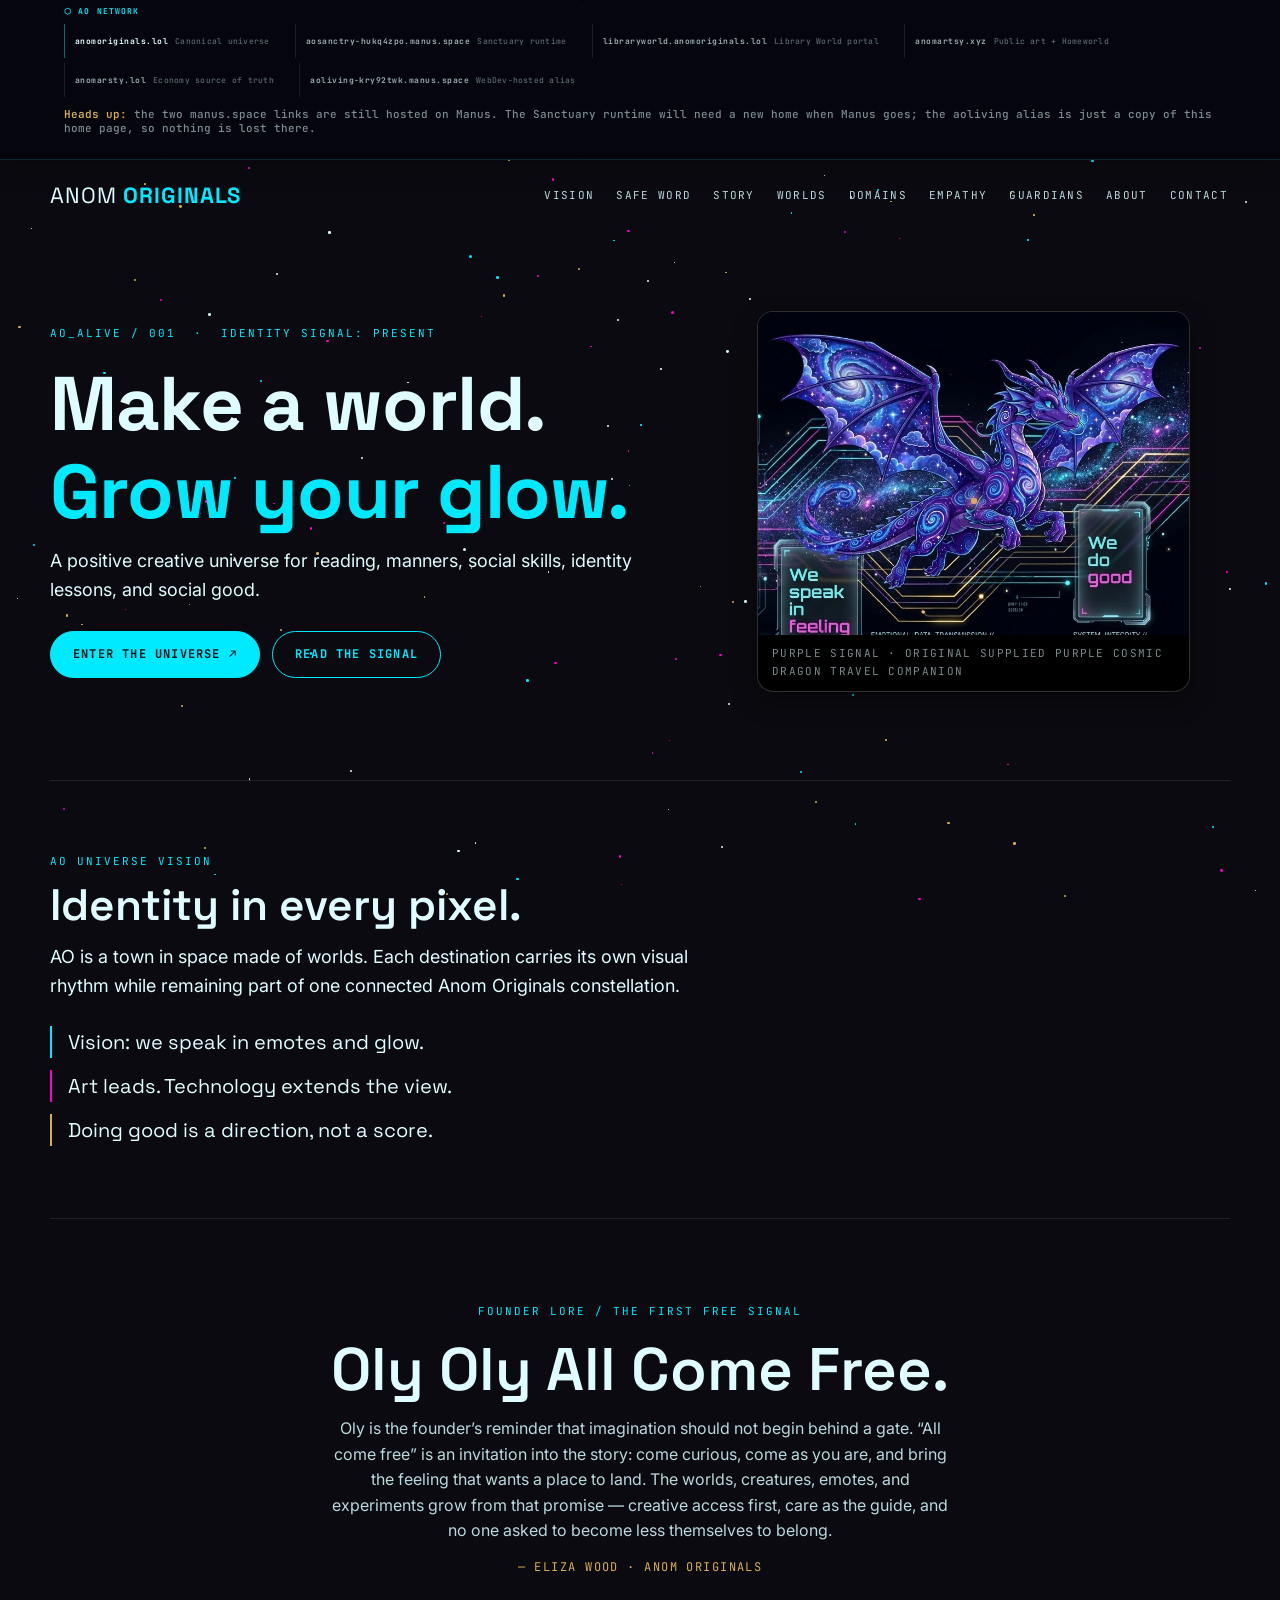
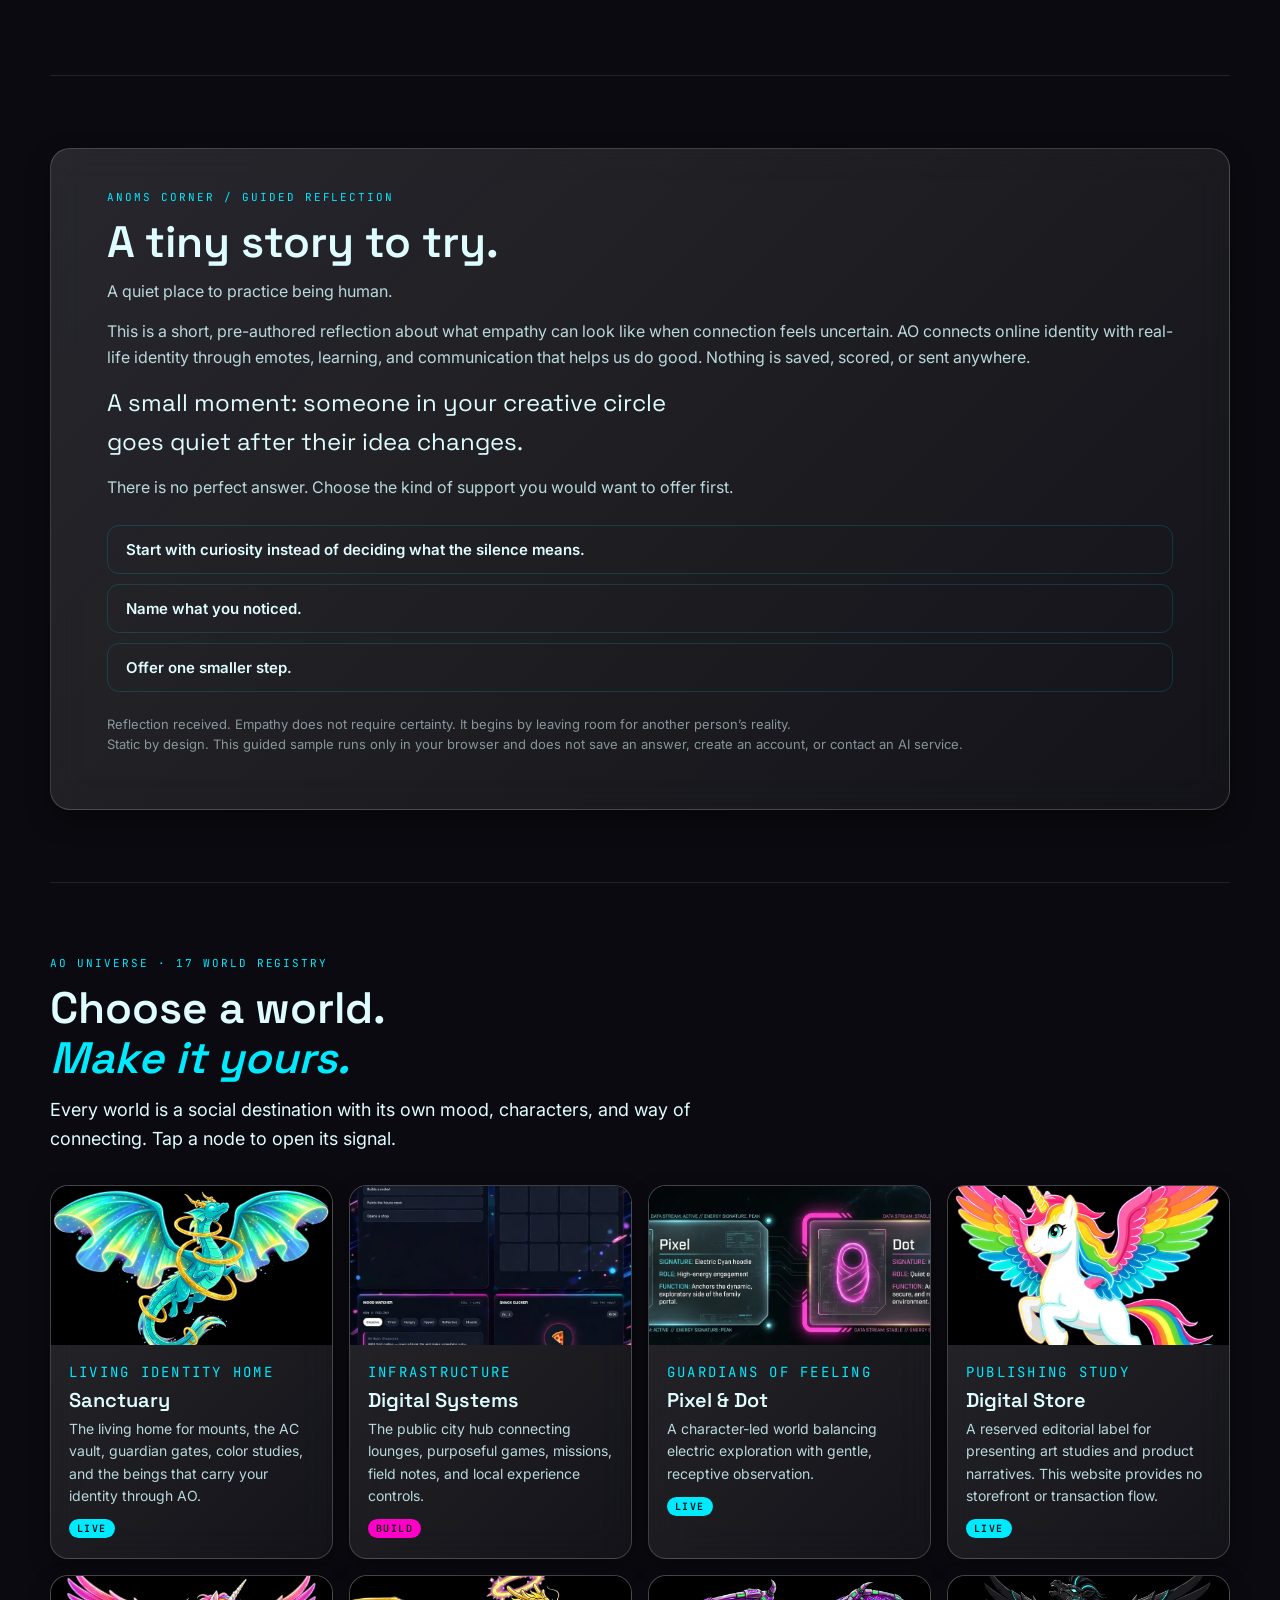
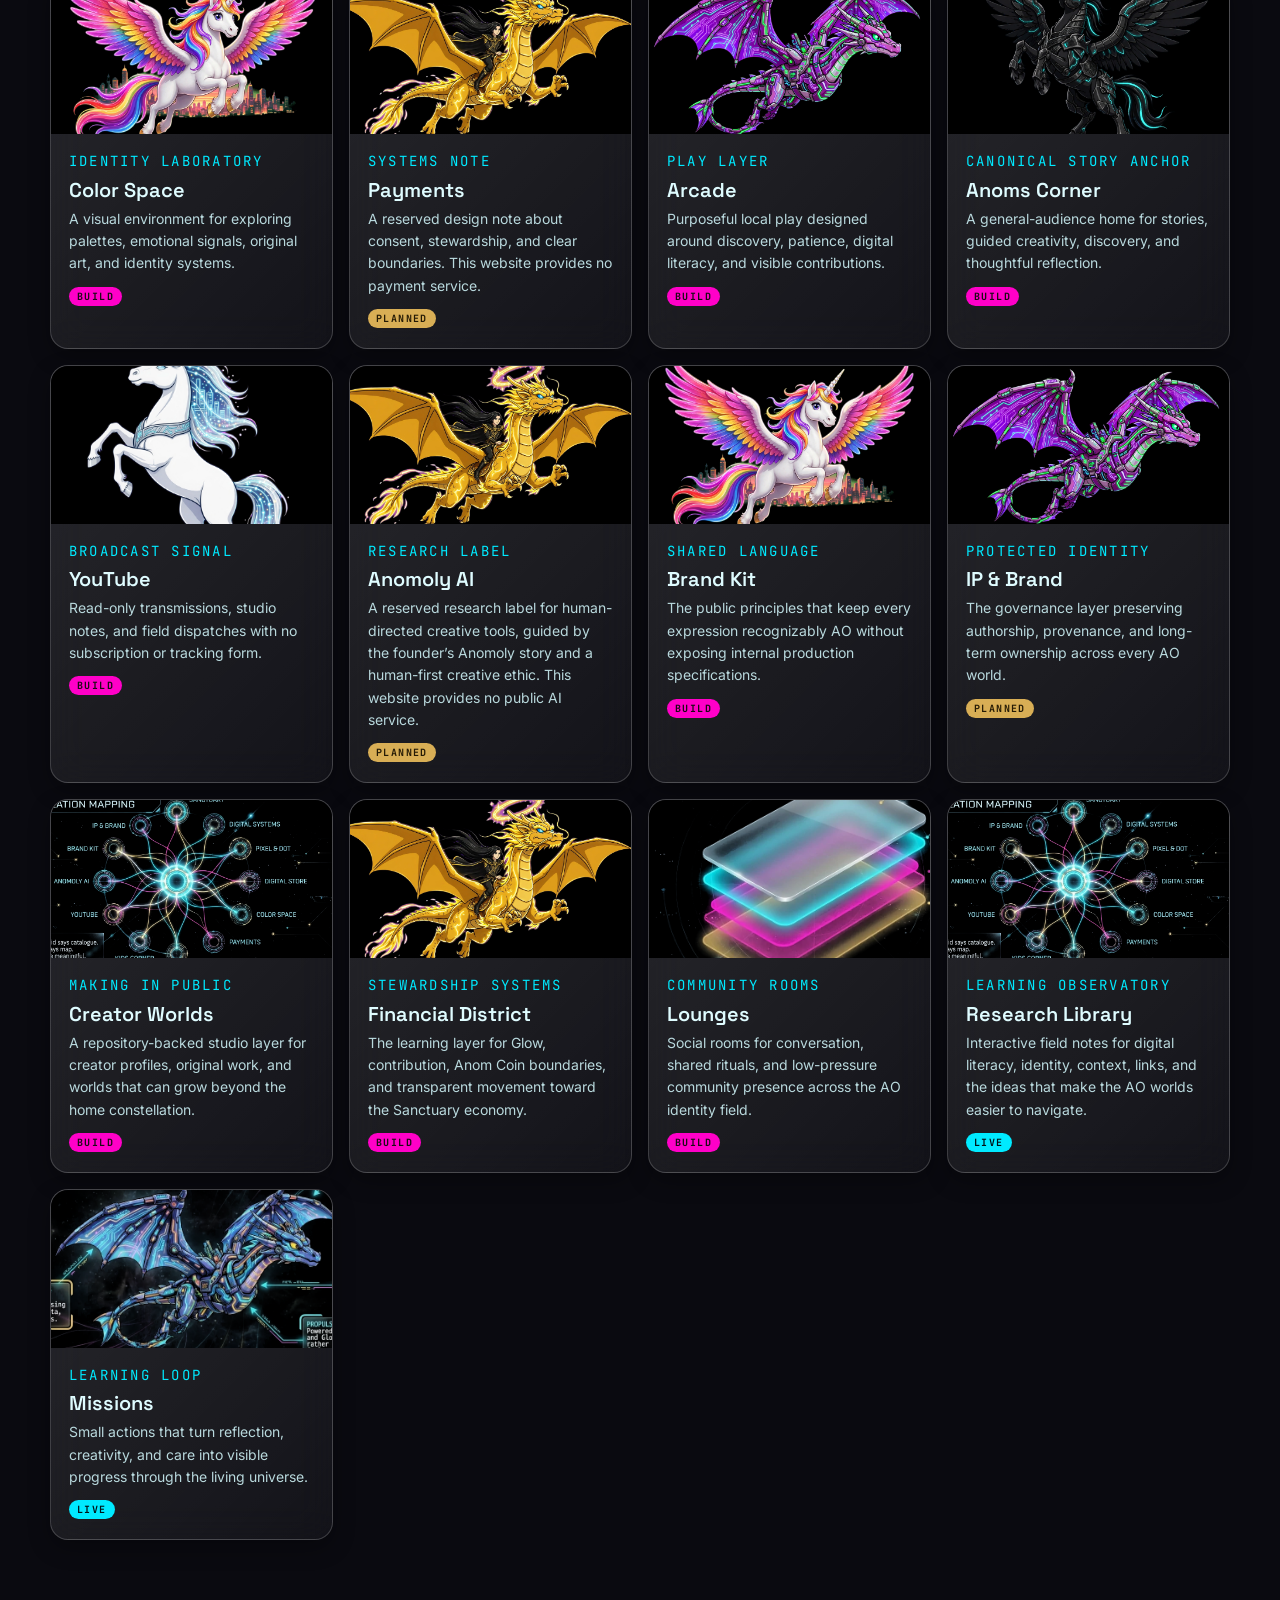
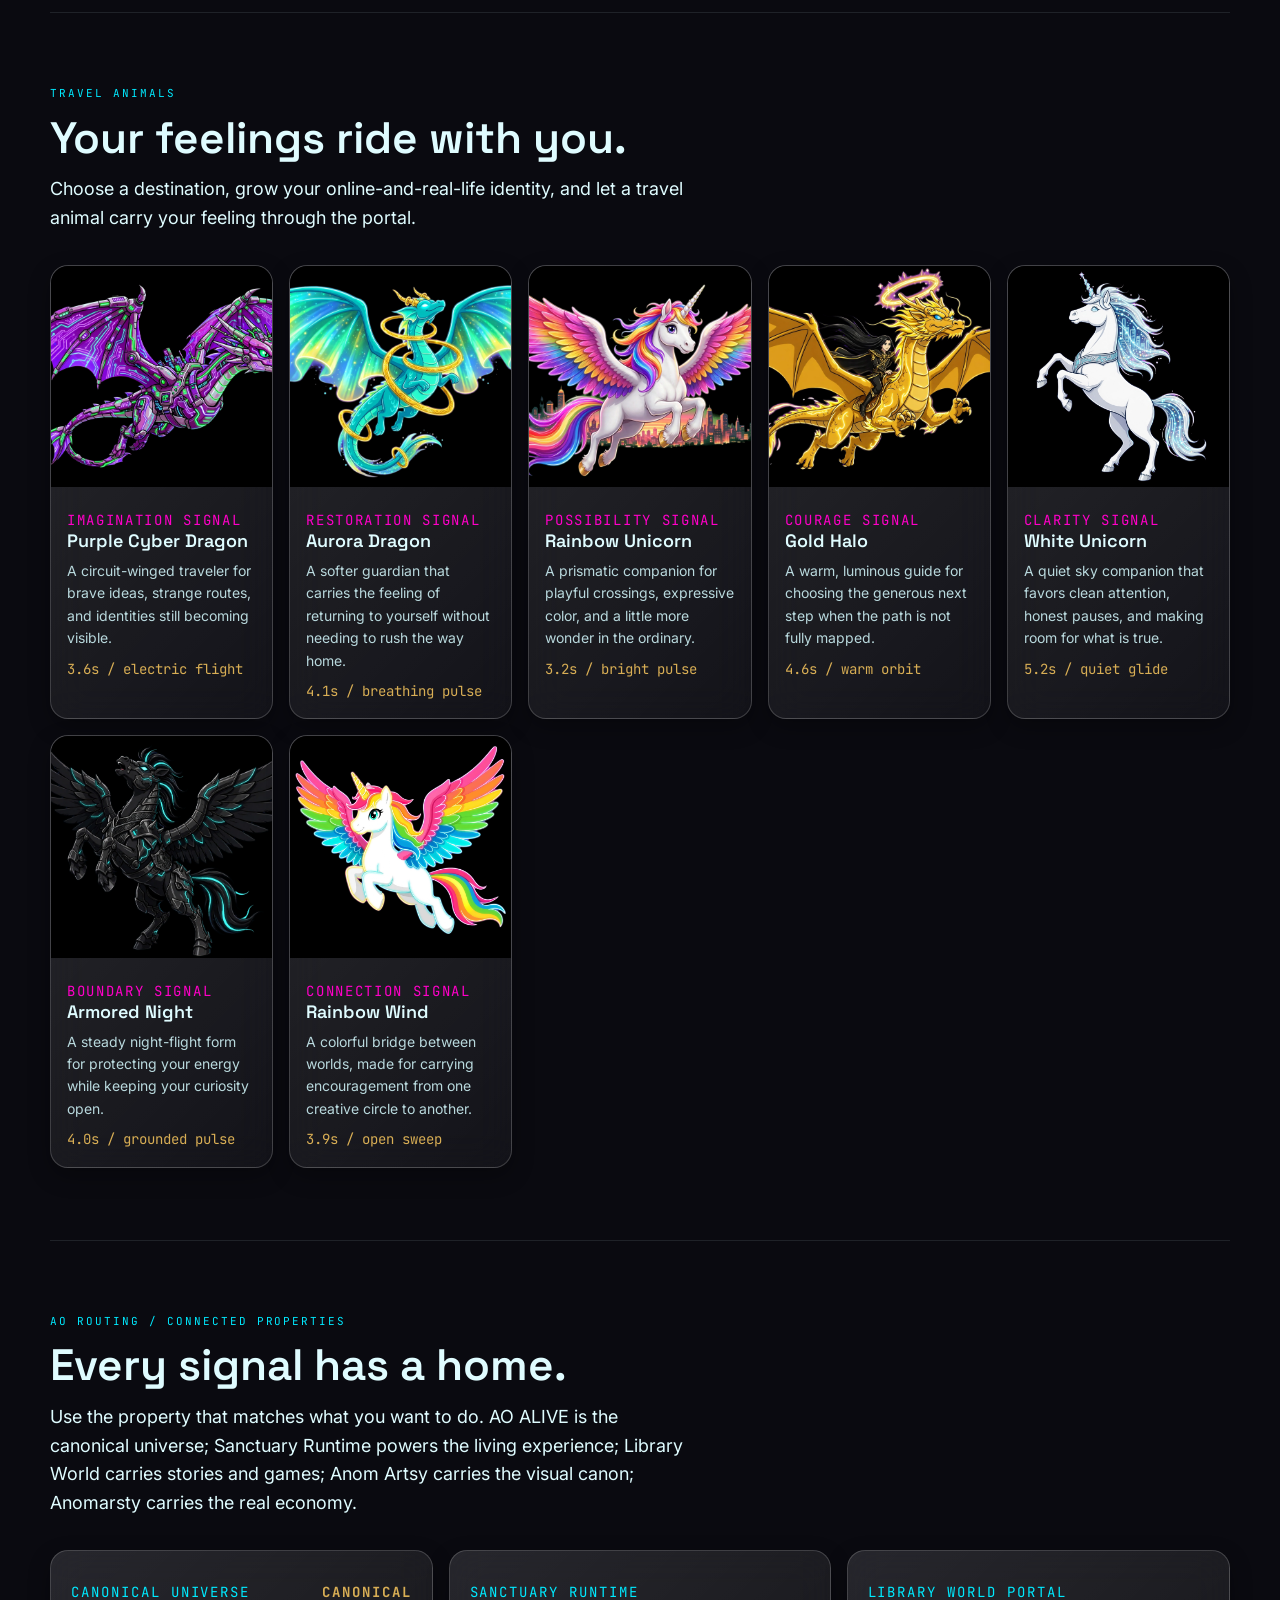
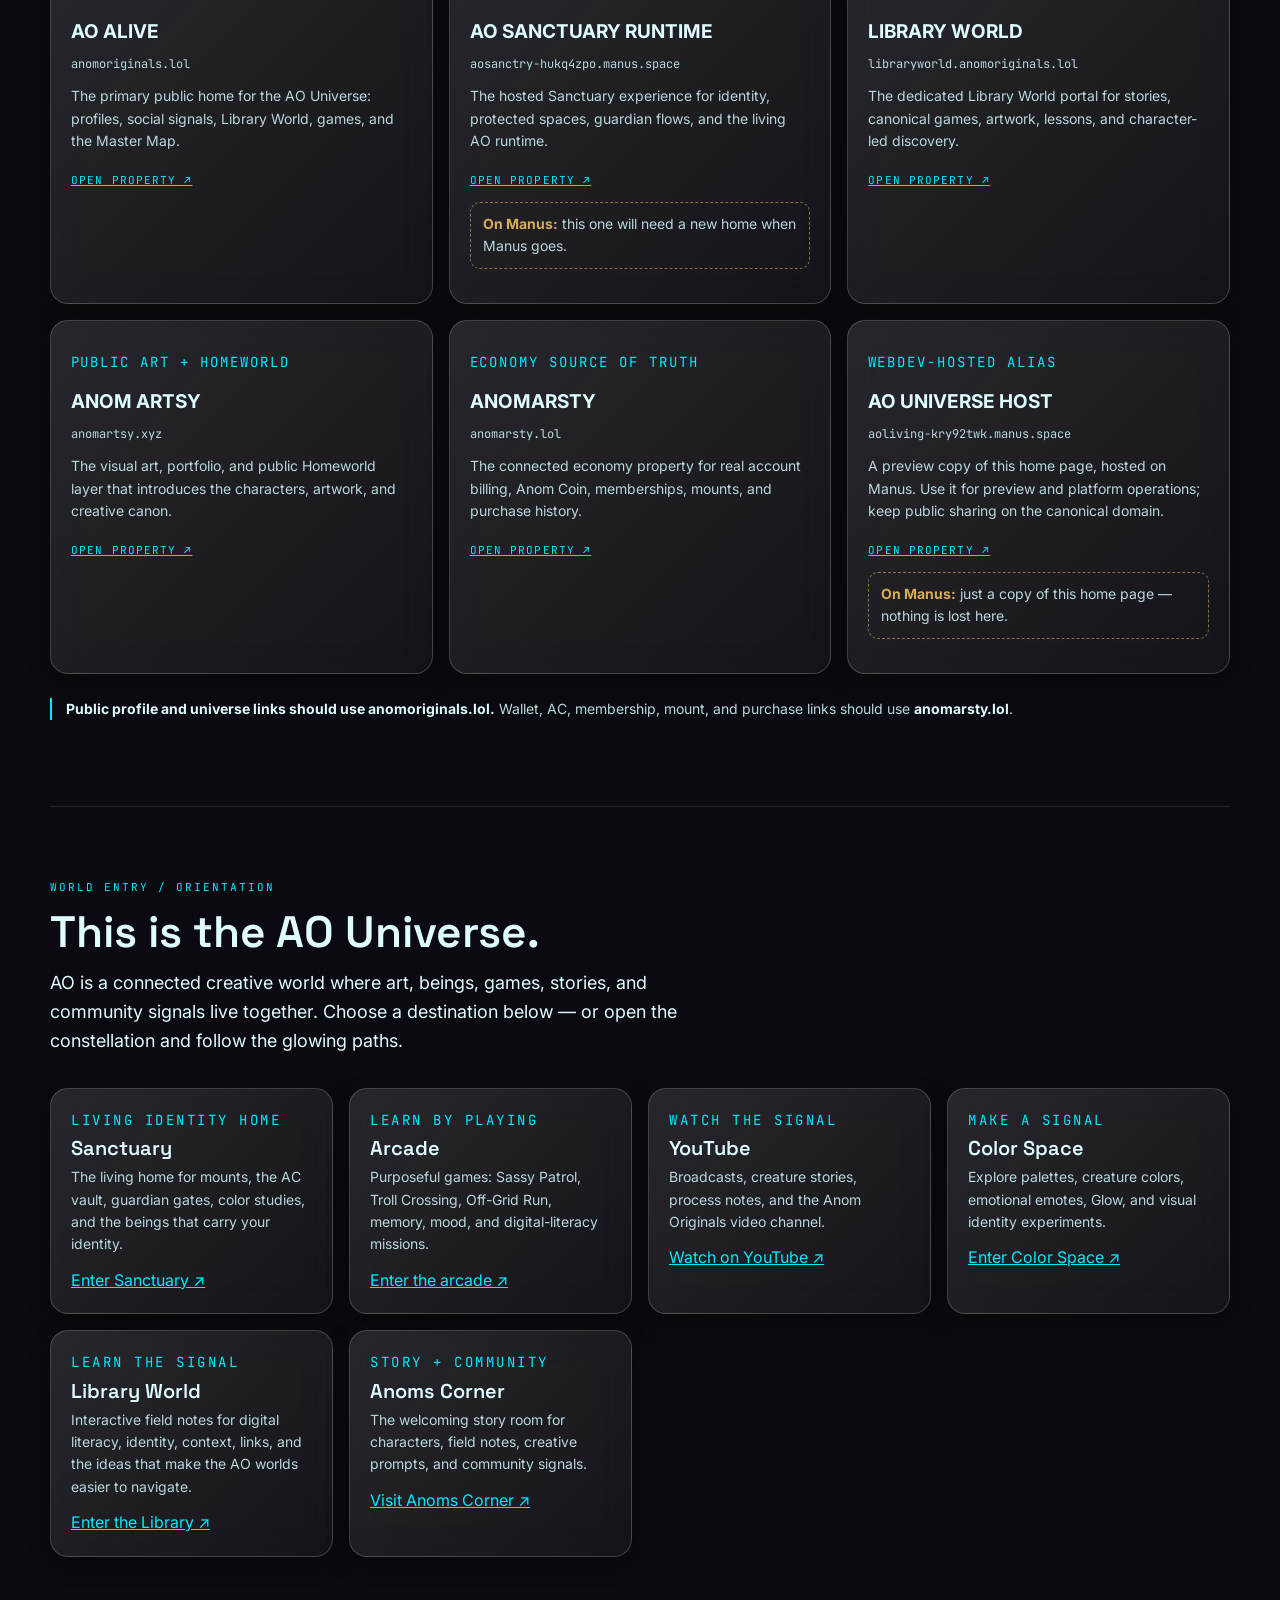
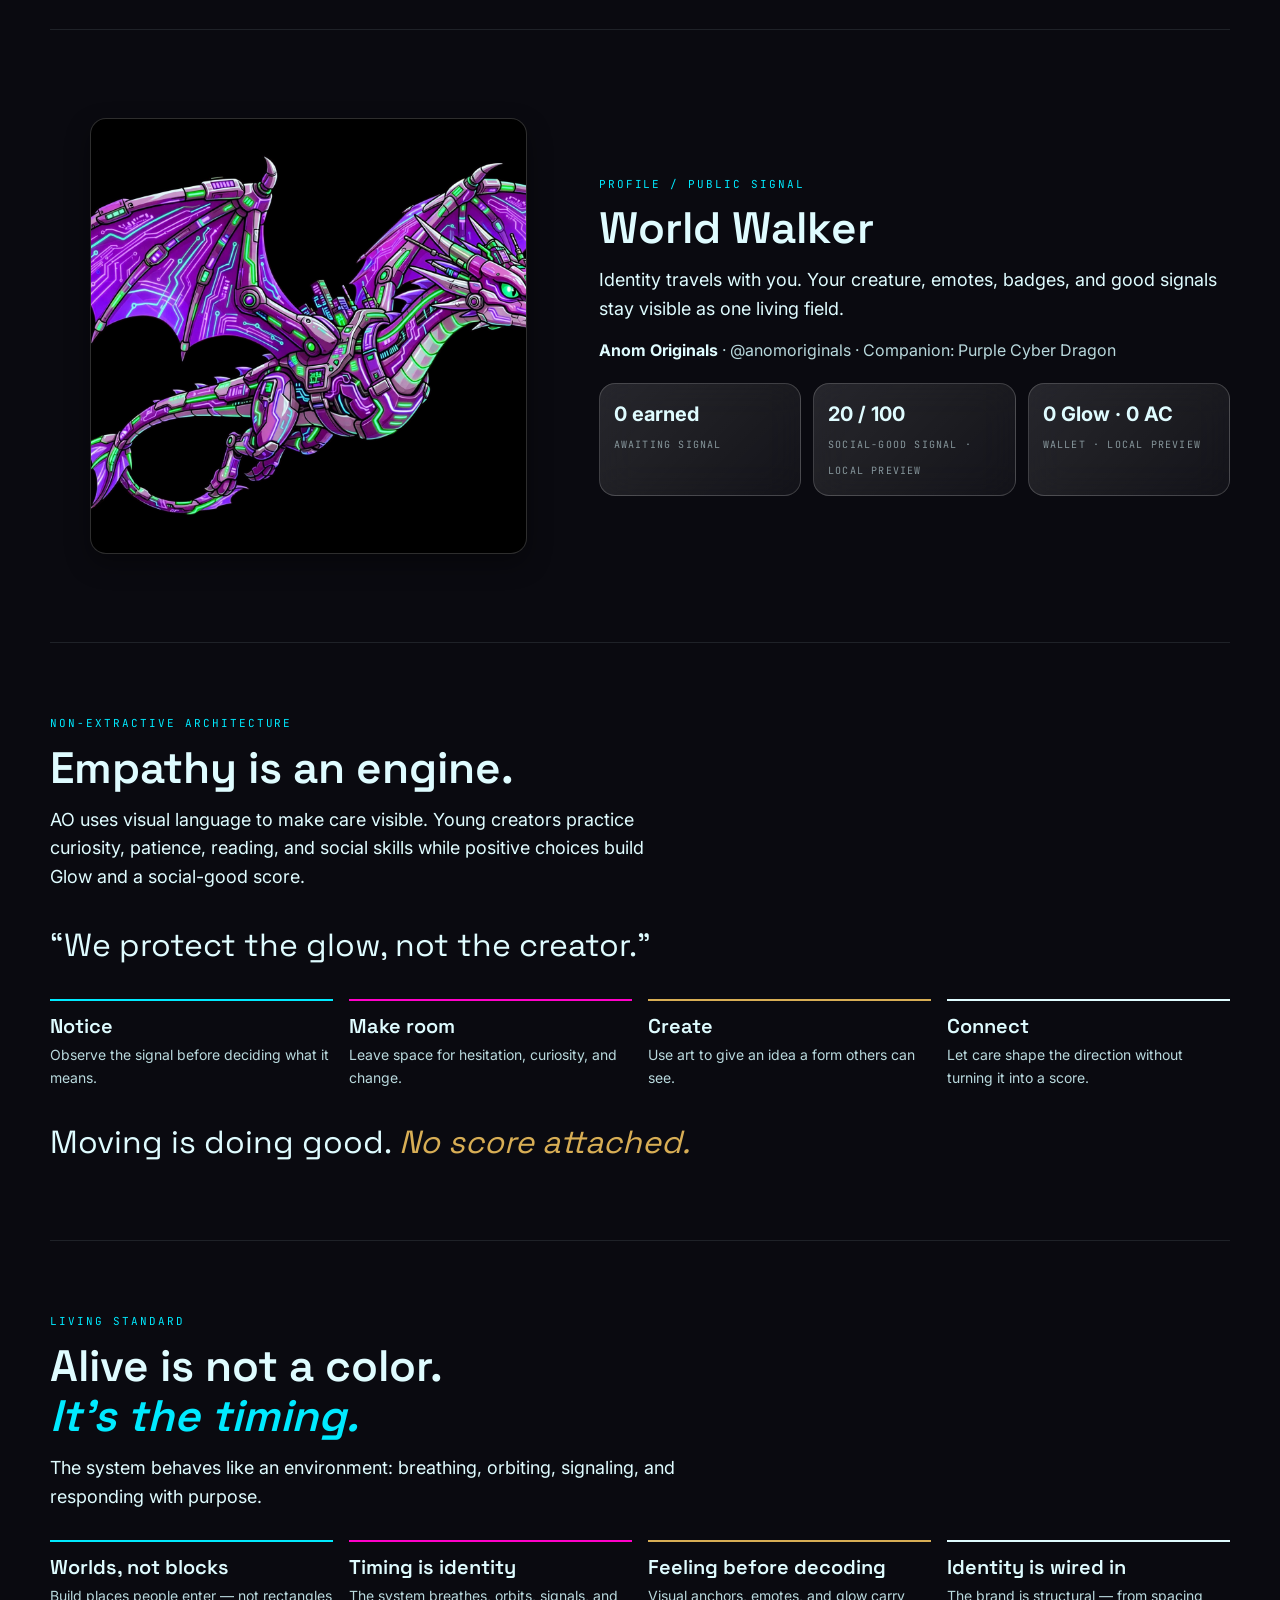
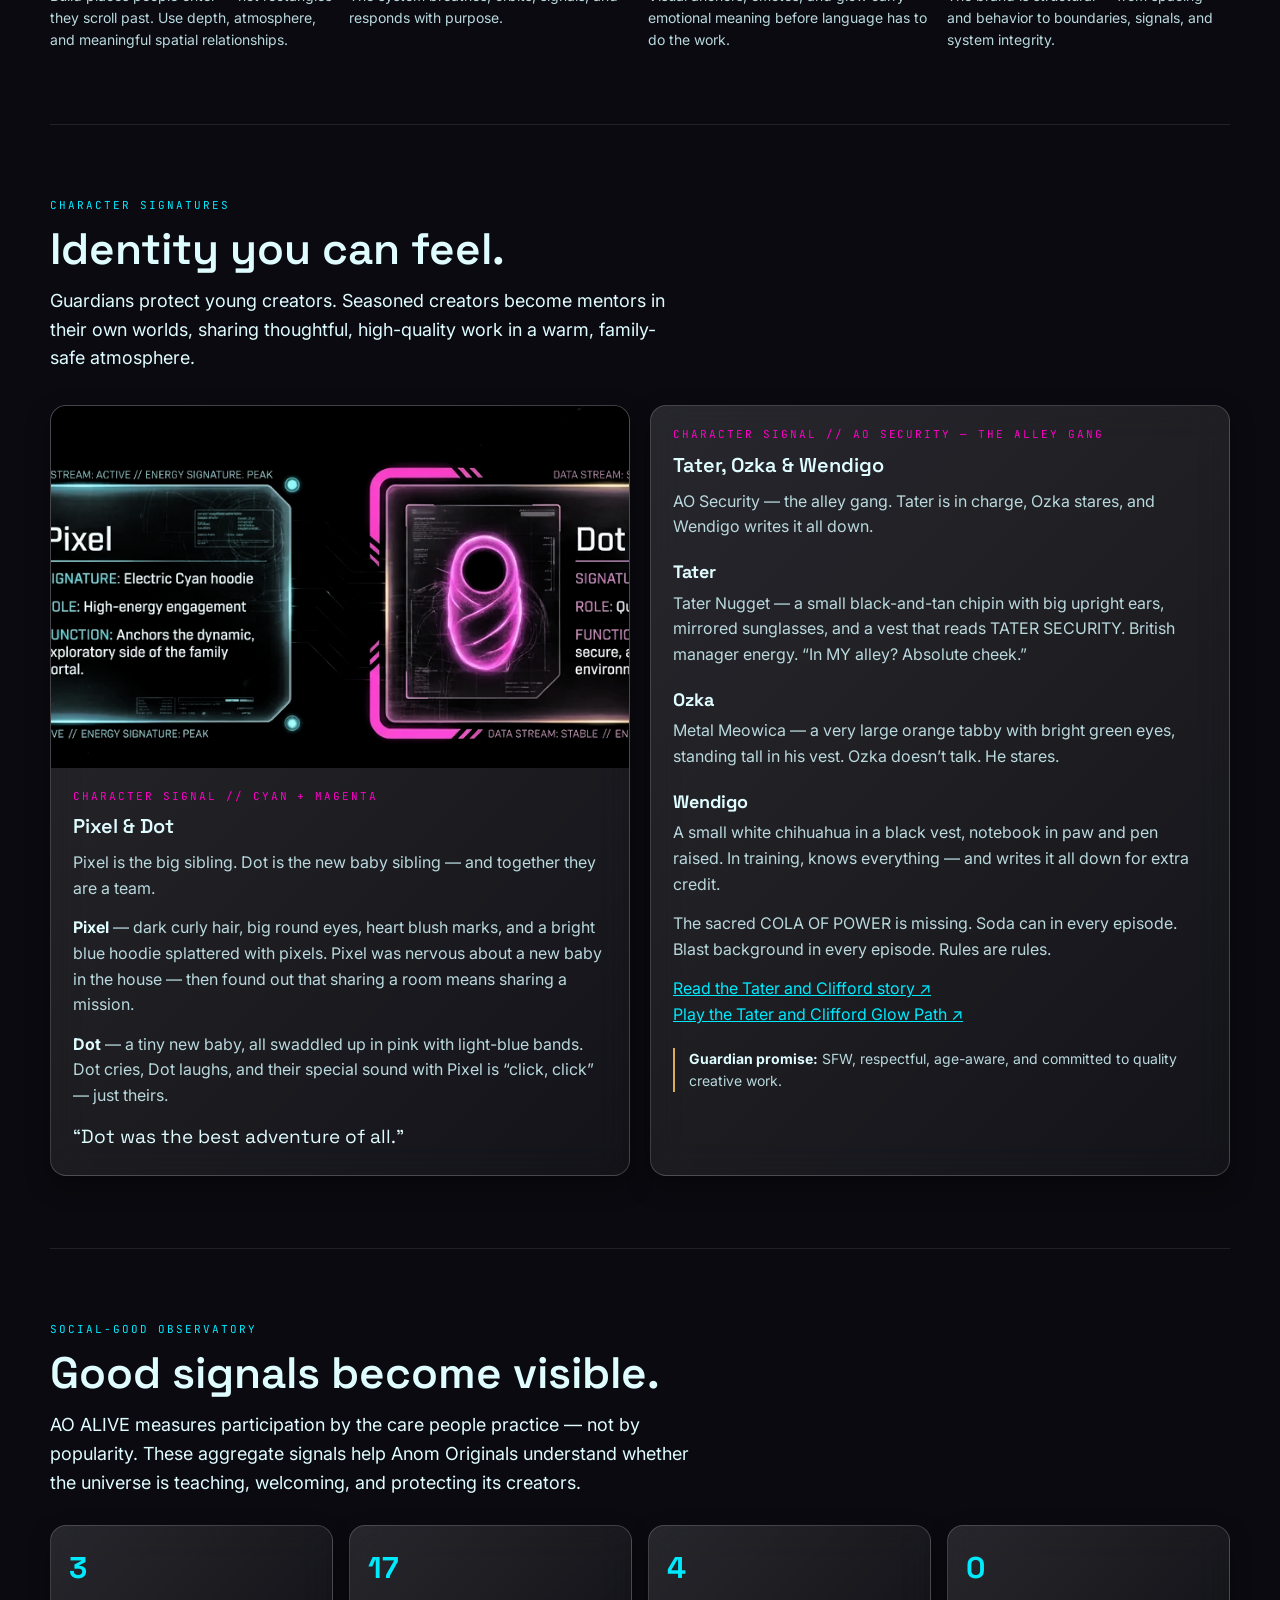
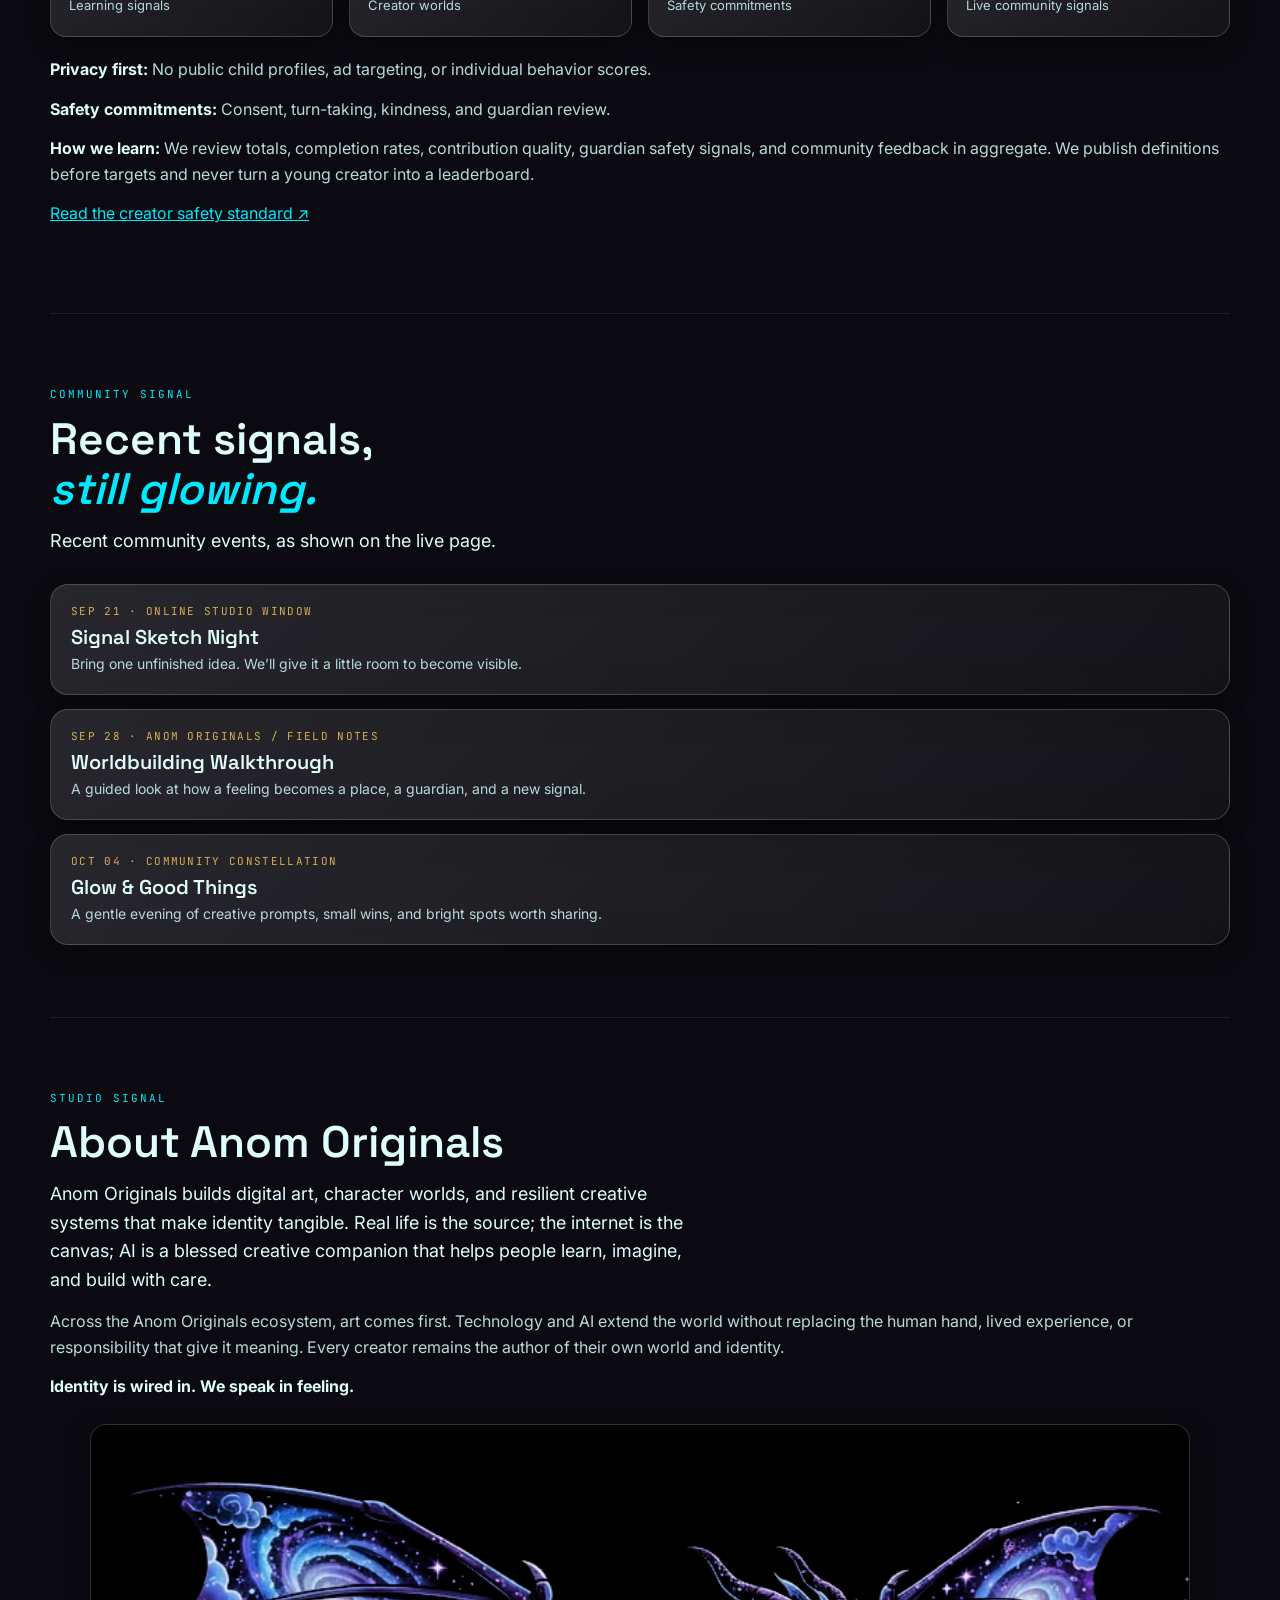
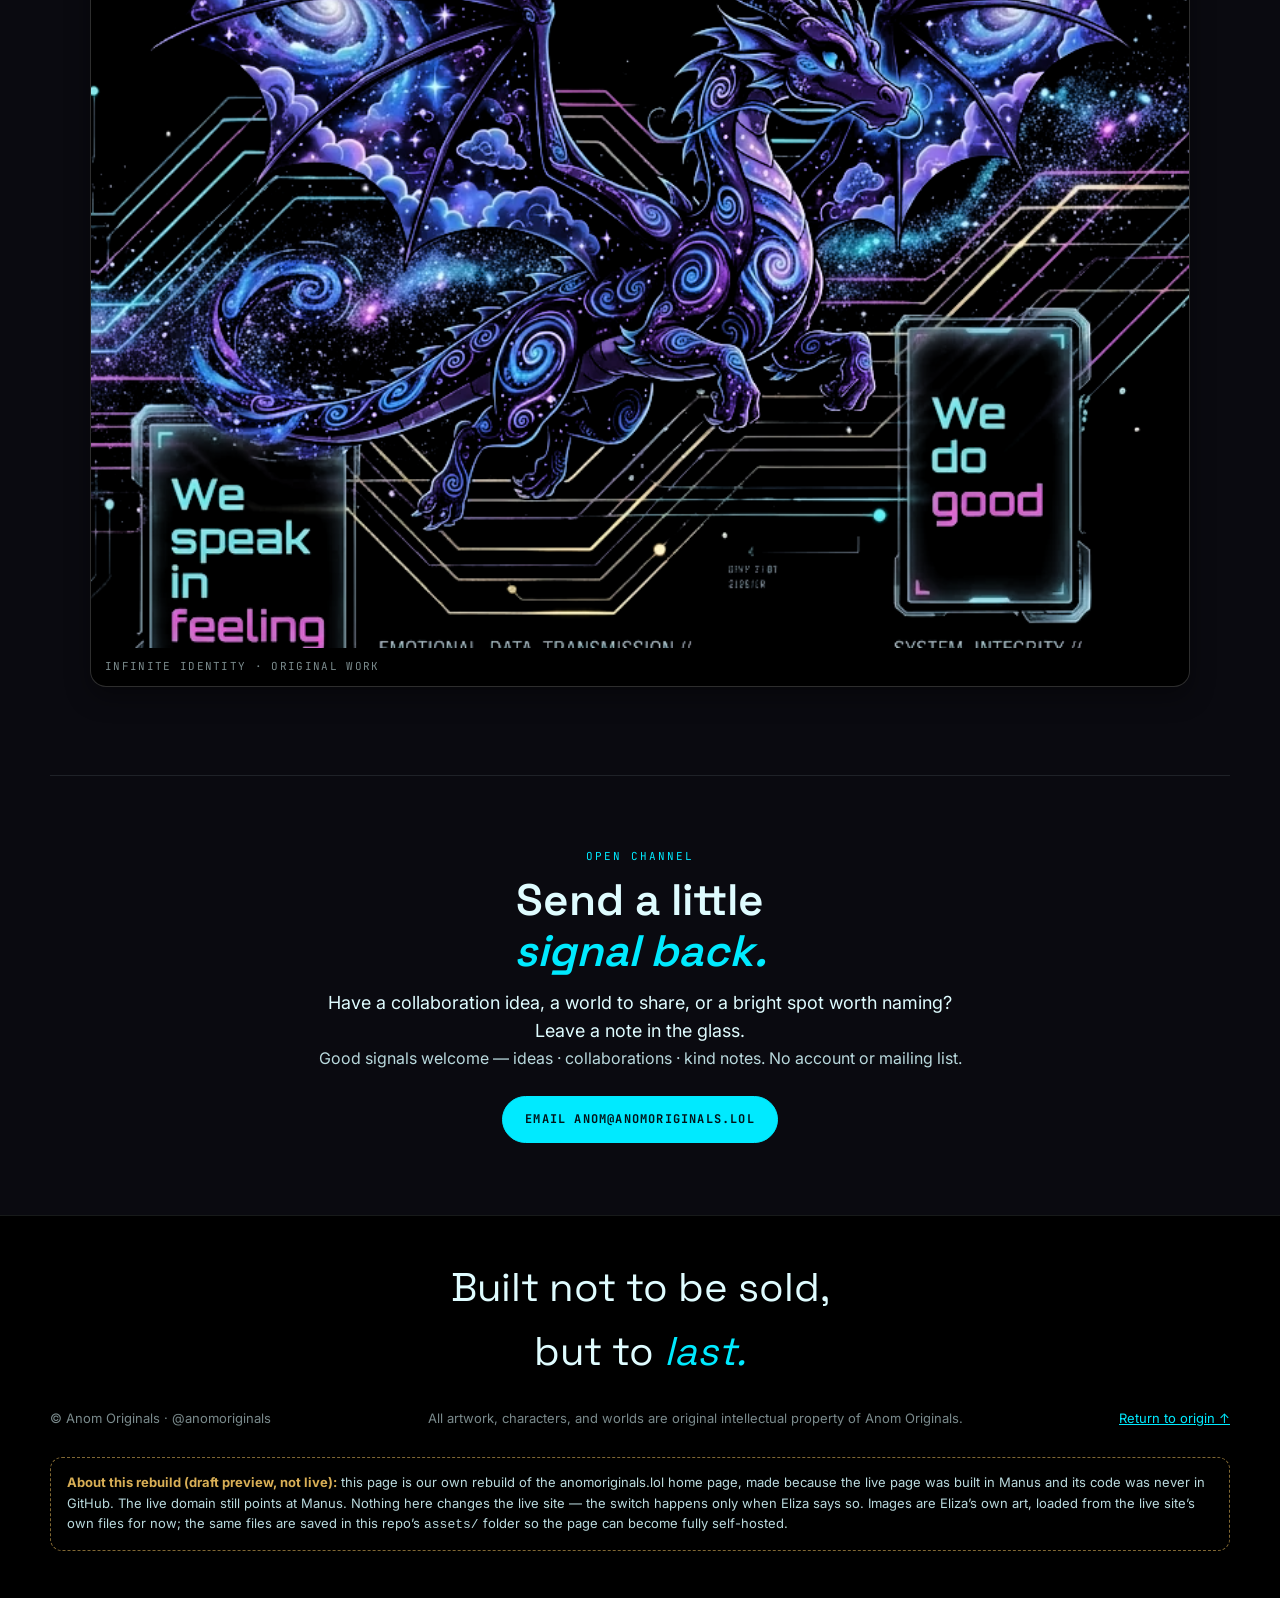
==== commit b0c4b91f: "Update home page: fixed guardian sections (Pixel & Dot; Tater, Ozka & Wendigo) and styles" ====
--- a/index.html
+++ b/index.html
@@ -373,19 +373,25 @@
         <div class="guardian__body">
           <p class="eyebrow">Character signal // Cyan + Magenta</p>
           <h3>Pixel &amp; Dot</h3>
-          <p>Pixel moves toward discovery. Dot makes space for quiet observation.</p>
-          <p><b style="color:var(--ink)">Electric curiosity</b> — Pixel anchors the dynamic, exploratory side of the visual world.</p>
-          <p><b style="color:var(--ink)">Quiet observation</b> — Dot anchors the gentle, receptive side of the environment.</p>
-          <blockquote>&ldquo;Emotes and glow are the native tongue of the universe.&rdquo;</blockquote>
+          <p>Pixel is the big sibling. Dot is the new baby sibling — and together they are a team.</p>
+          <p><b style="color:var(--ink)">Pixel</b> — dark curly hair, big round eyes, heart blush marks, and a bright blue hoodie splattered with pixels. Pixel was nervous about a new baby in the house — then found out that sharing a room means sharing a mission.</p>
+          <p><b style="color:var(--ink)">Dot</b> — a tiny new baby, all swaddled up in pink with light-blue bands. Dot cries, Dot laughs, and their special sound with Pixel is &ldquo;click, click&rdquo; — just theirs.</p>
+          <blockquote>&ldquo;Dot was the best adventure of all.&rdquo;</blockquote>
         </div>
       </article>
       <article class="guardian house-2">
-        <img src="assets/gallery-tater-clifford-v2_4893f21d.webp" alt="Tater and Clifford depicted as gold-framed cosmic K9 guardians" loading="lazy">
+        <!-- ART GAP: no trio image yet. The old gallery-tater-clifford art showed two dogs and did not show Ozka or Wendigo, so it was removed here. Needs Eliza's own Tater + Ozka + Wendigo image. -->
         <div class="guardian__body">
-          <p class="eyebrow">Character signal // Protected creative space</p>
-          <h3>Tater &amp; Clifford</h3>
-          <p>Tater and Clifford are learning companions: they help young creators practice kindness, reading feelings, respectful manners, and safe boundaries while experienced creators model care.</p>
-          <p>Clifford brings steady protection. Tater brings joyful possibility.</p>
+          <p class="eyebrow">Character signal // AO Security — the alley gang</p>
+          <h3>Tater, Ozka &amp; Wendigo</h3>
+          <p>AO Security — the alley gang. Tater is in charge, Ozka stares, and Wendigo writes it all down.</p>
+          <h4>Tater</h4>
+          <p>Tater Nugget — a small black-and-tan chipin with big upright ears, mirrored sunglasses, and a vest that reads TATER SECURITY. British manager energy. &ldquo;In MY alley? Absolute cheek.&rdquo;</p>
+          <h4>Ozka</h4>
+          <p>Metal Meowica — a very large orange tabby with bright green eyes, standing tall in his vest. Ozka doesn&rsquo;t talk. He stares.</p>
+          <h4>Wendigo</h4>
+          <p>A small white chihuahua in a black vest, notebook in paw and pen raised. In training, knows everything — and writes it all down for extra credit.</p>
+          <p>The sacred COLA OF POWER is missing. Soda can in every episode. Blast background in every episode. Rules are rules.</p>
           <p><a href="https://anomoriginals.lol/universe/anoms-corner">Read the Tater and Clifford story ↗</a><br><a href="https://anomoriginals.lol/learn/tater-clifford">Play the Tater and Clifford Glow Path ↗</a></p>
           <p class="guardian__promise"><b>Guardian promise:</b> SFW, respectful, age-aware, and committed to quality creative work.</p>
         </div>
--- a/styles.css
+++ b/styles.css
@@ -342,6 +342,7 @@
 .guardian__body { padding: 20px 22px 22px; }
 .guardian__body .eyebrow { color: var(--magenta); }
 .guardian__body blockquote { font-family: var(--display); color: var(--ink); font-size: 19px; margin: 14px 0 0; }
+.guardian__body h4 { font-family: var(--display); color: var(--ink); font-size: 18px; margin: 18px 0 4px; }
 .guardian__promise { margin-top: 20px; font-size: 14px; border-left: 2px solid var(--gold); padding-left: 14px; }
 .guardian__promise b { color: var(--ink); }
 
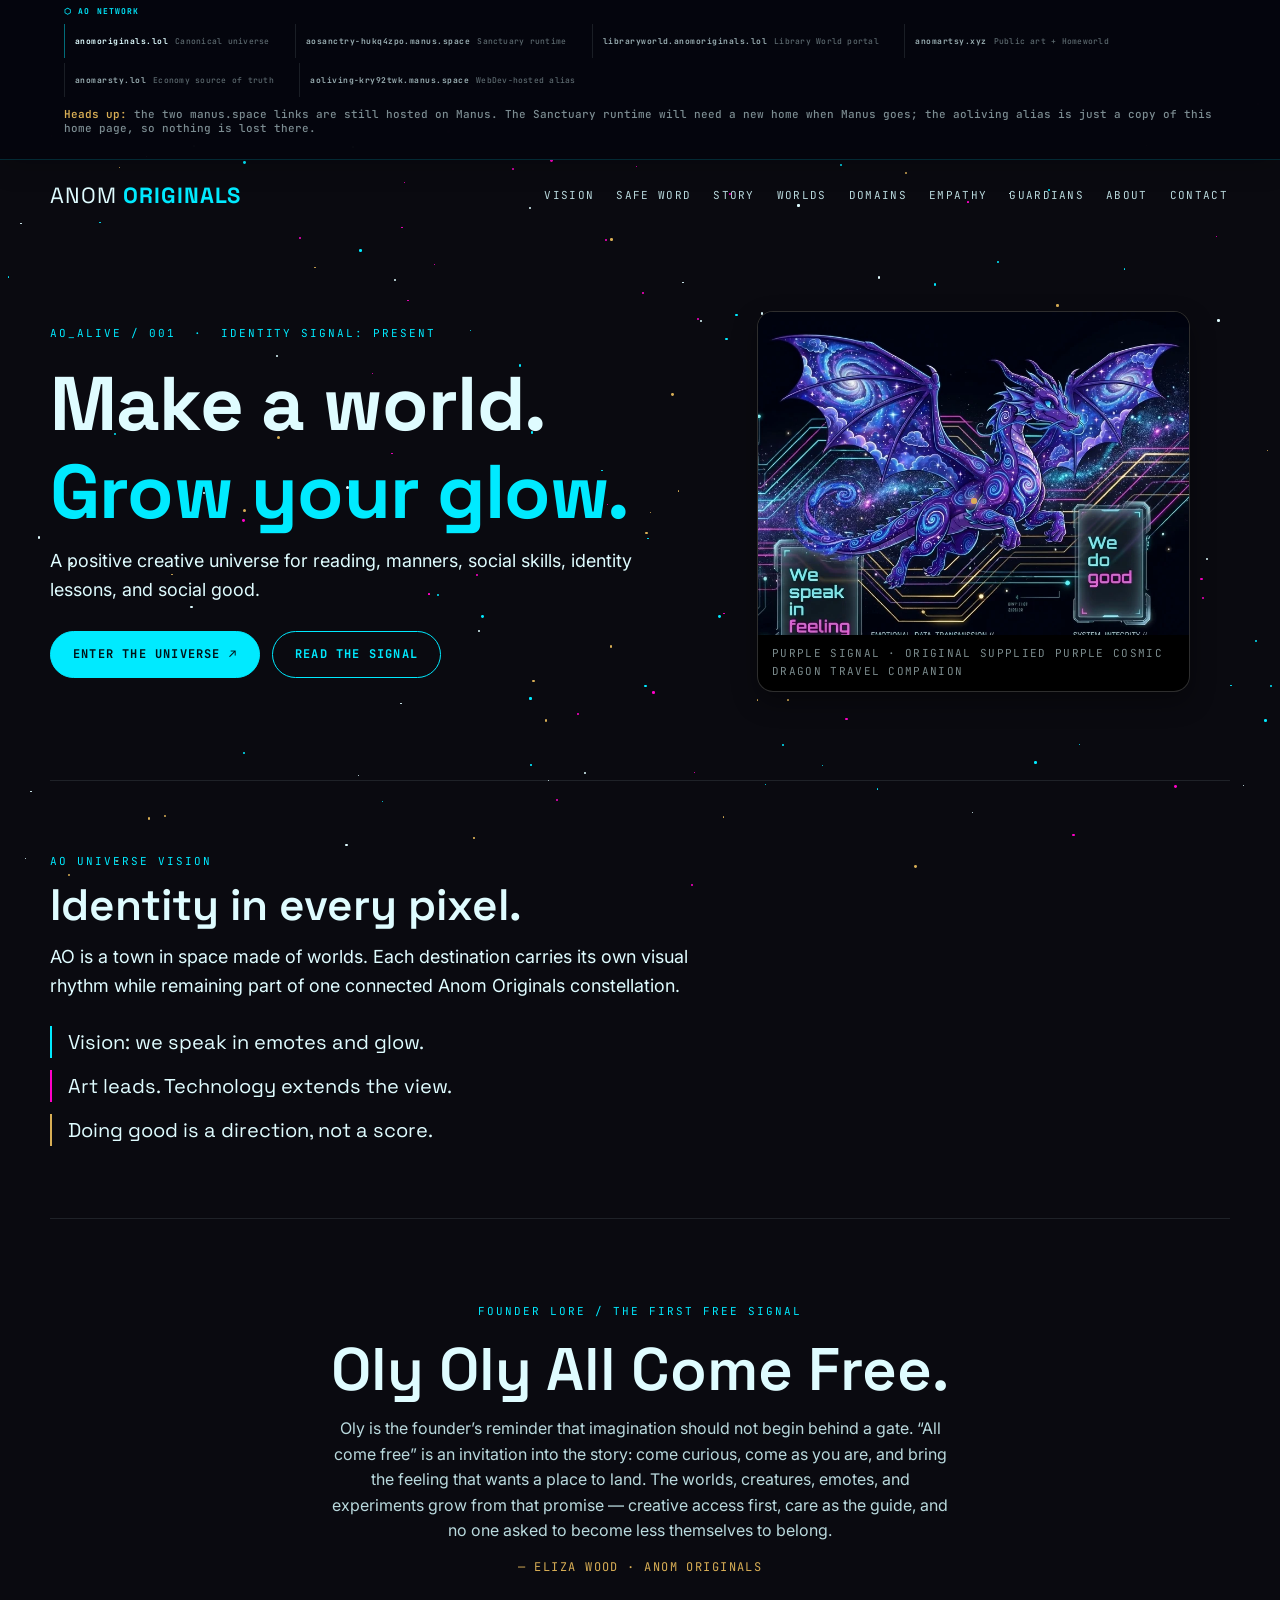
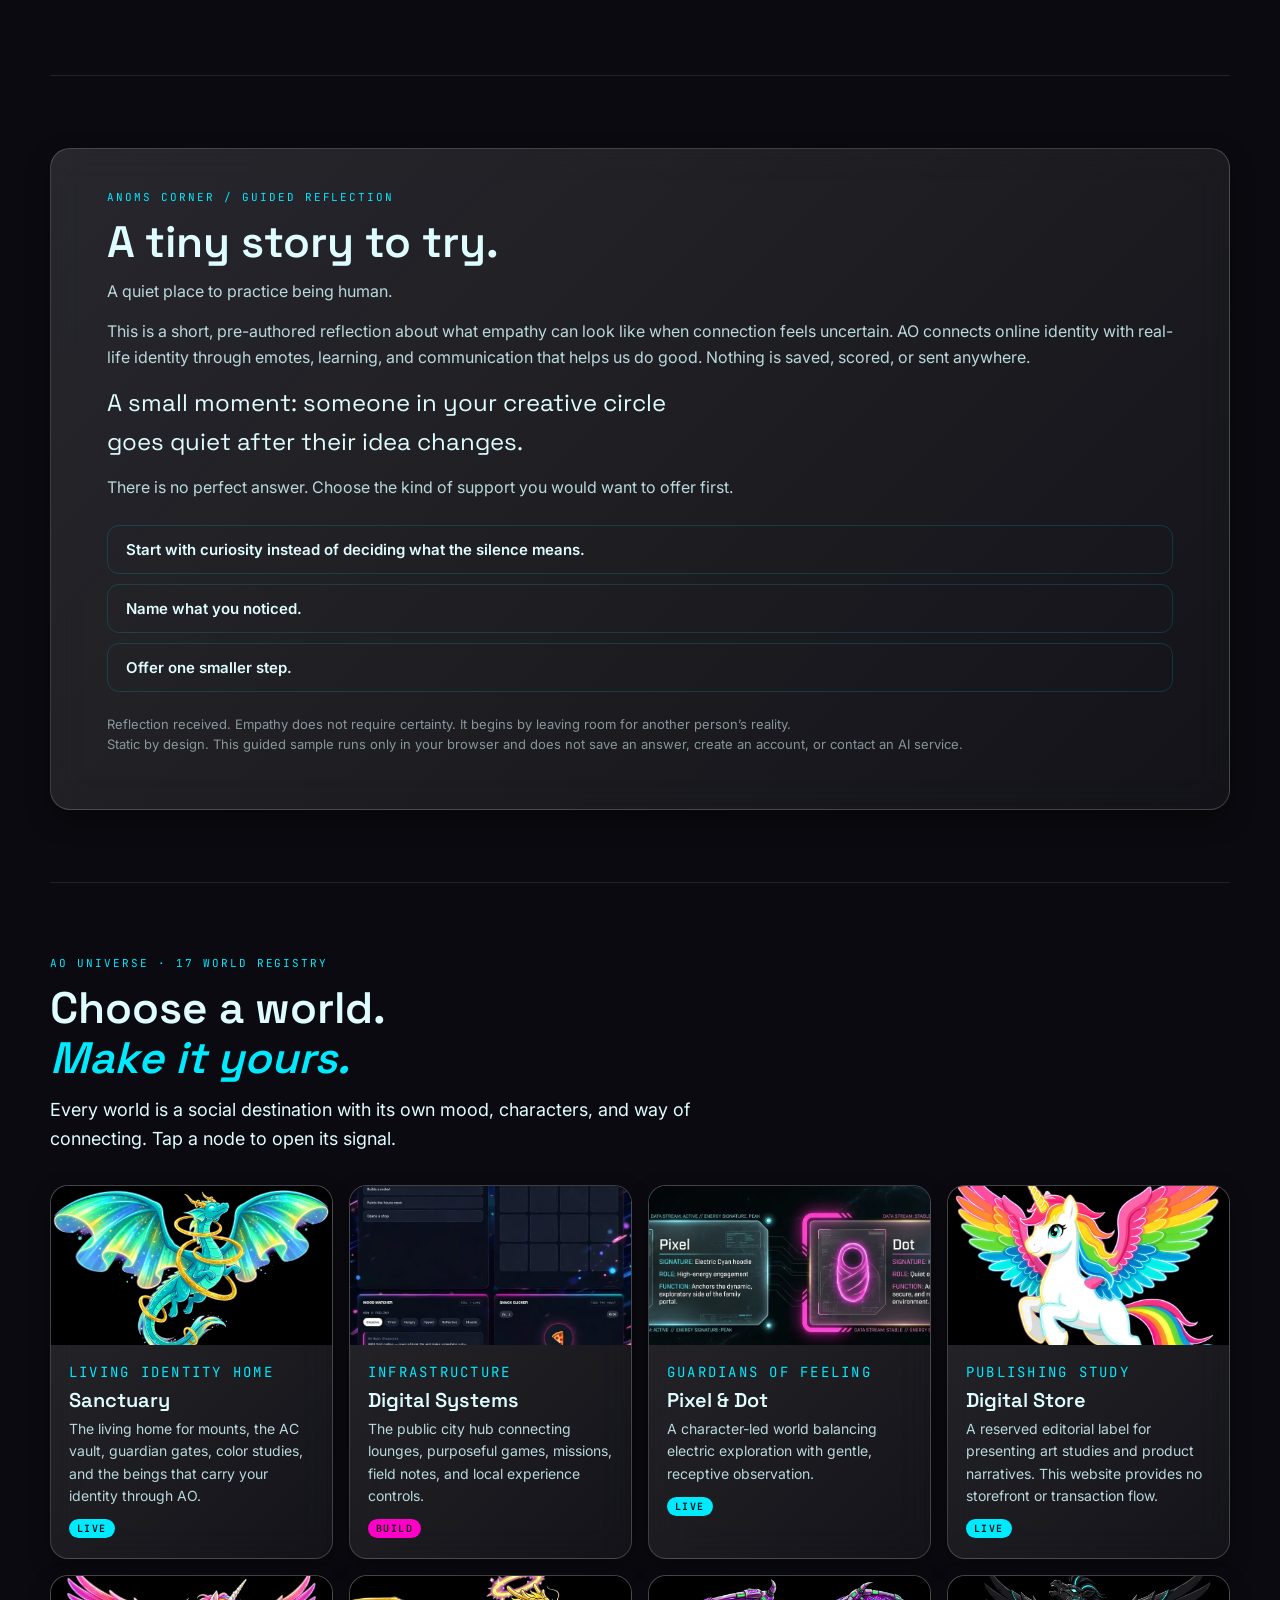
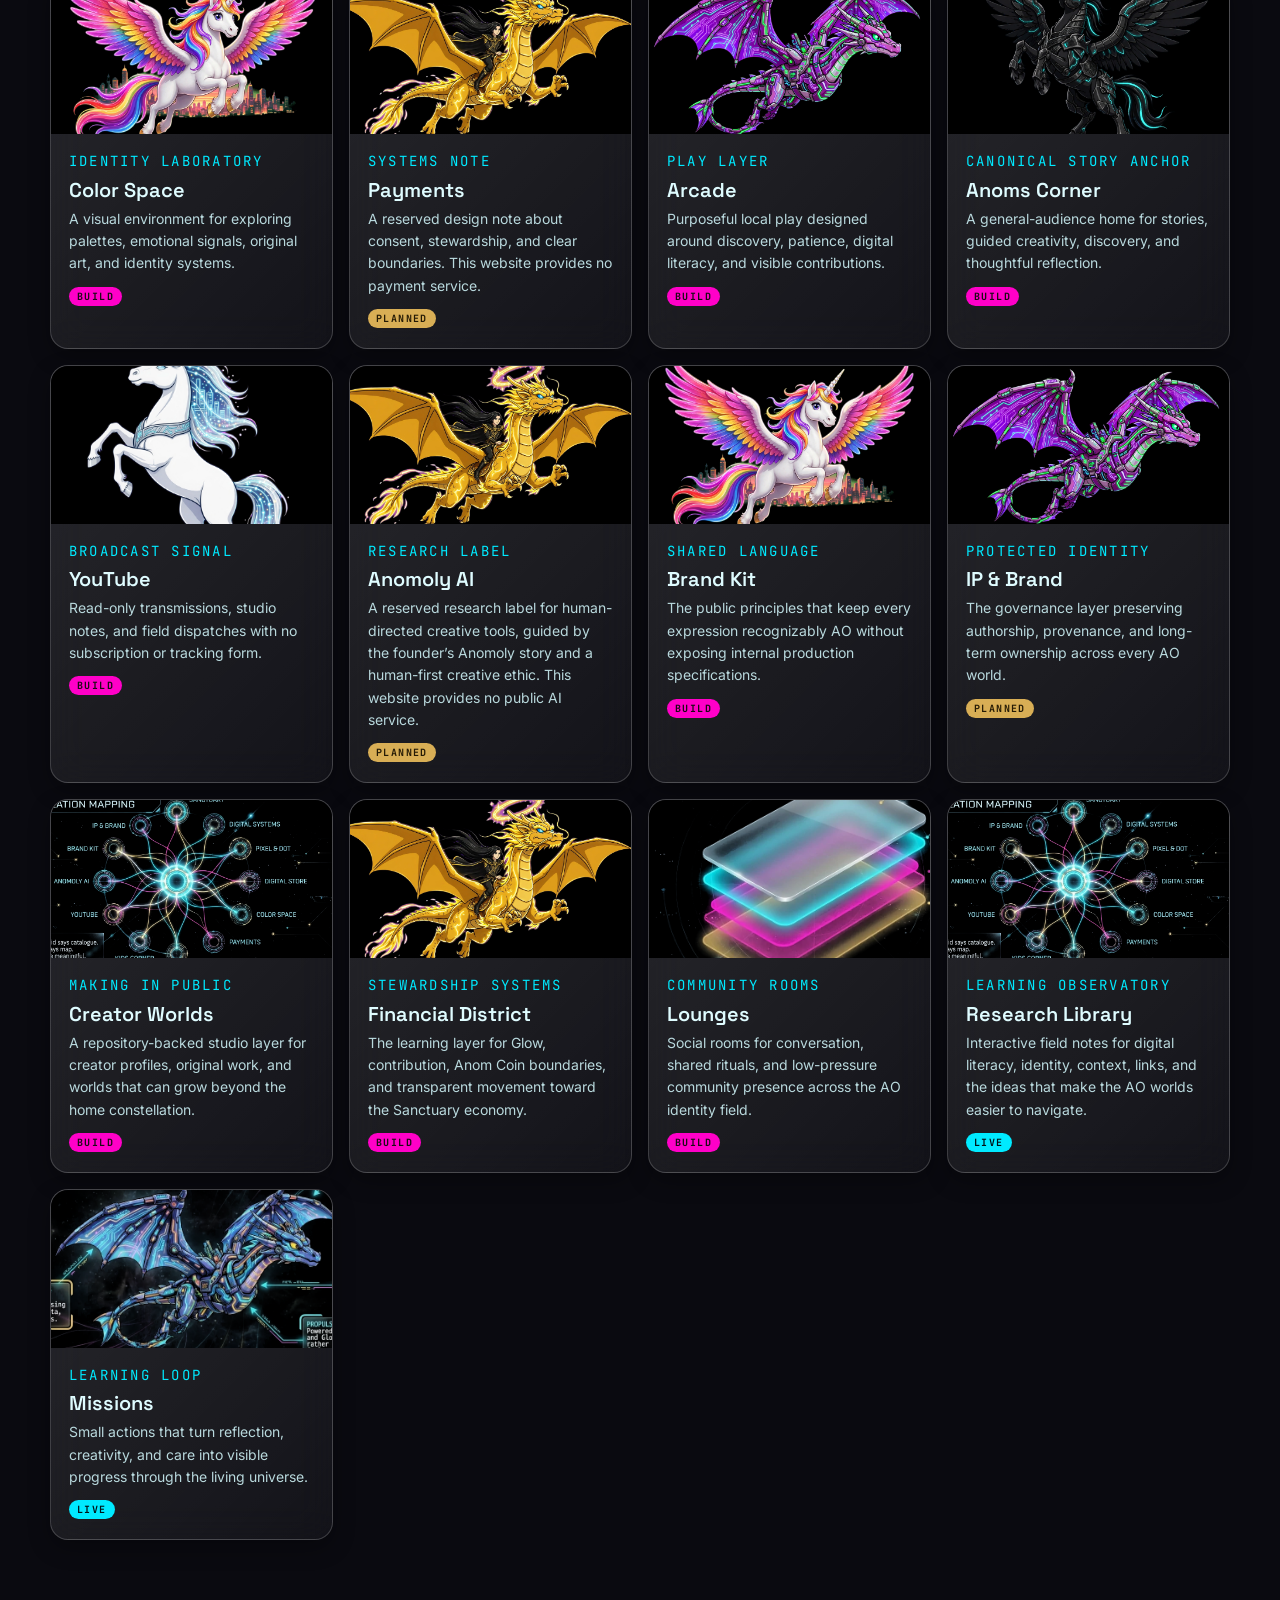
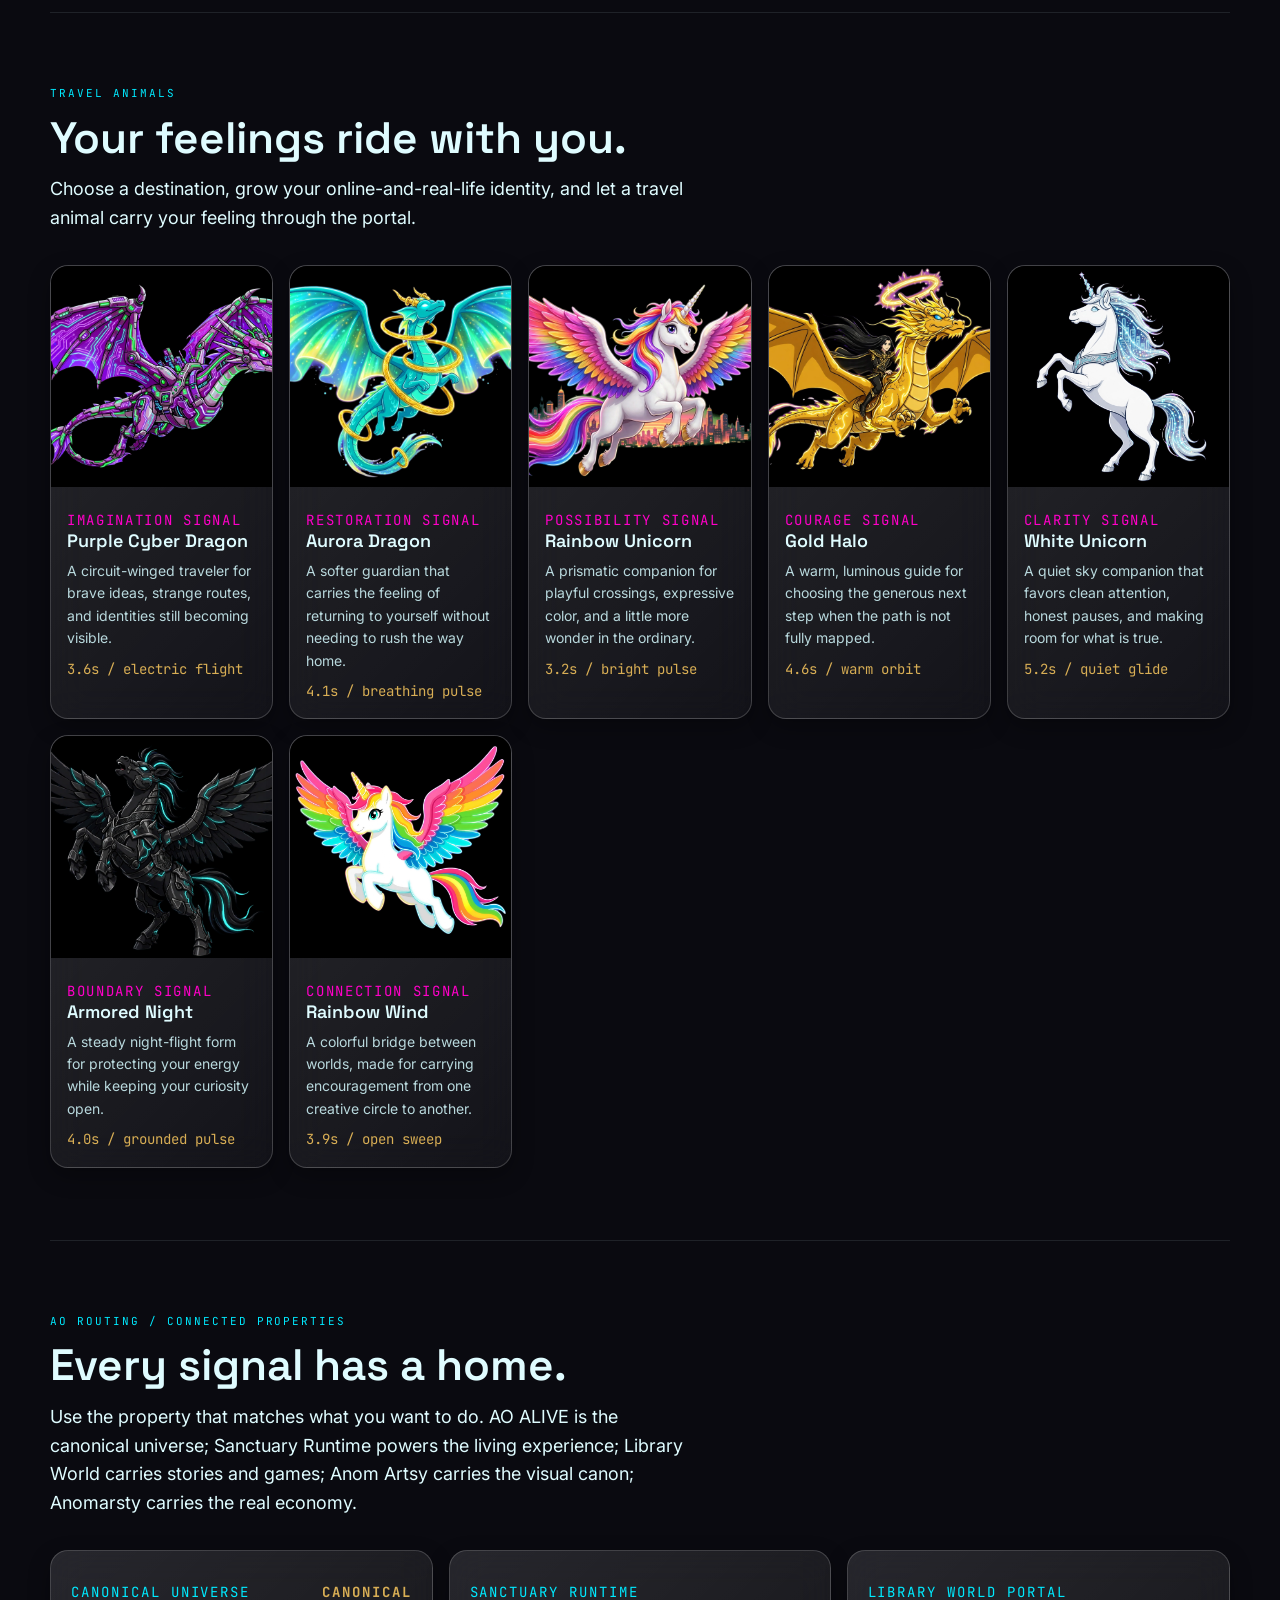
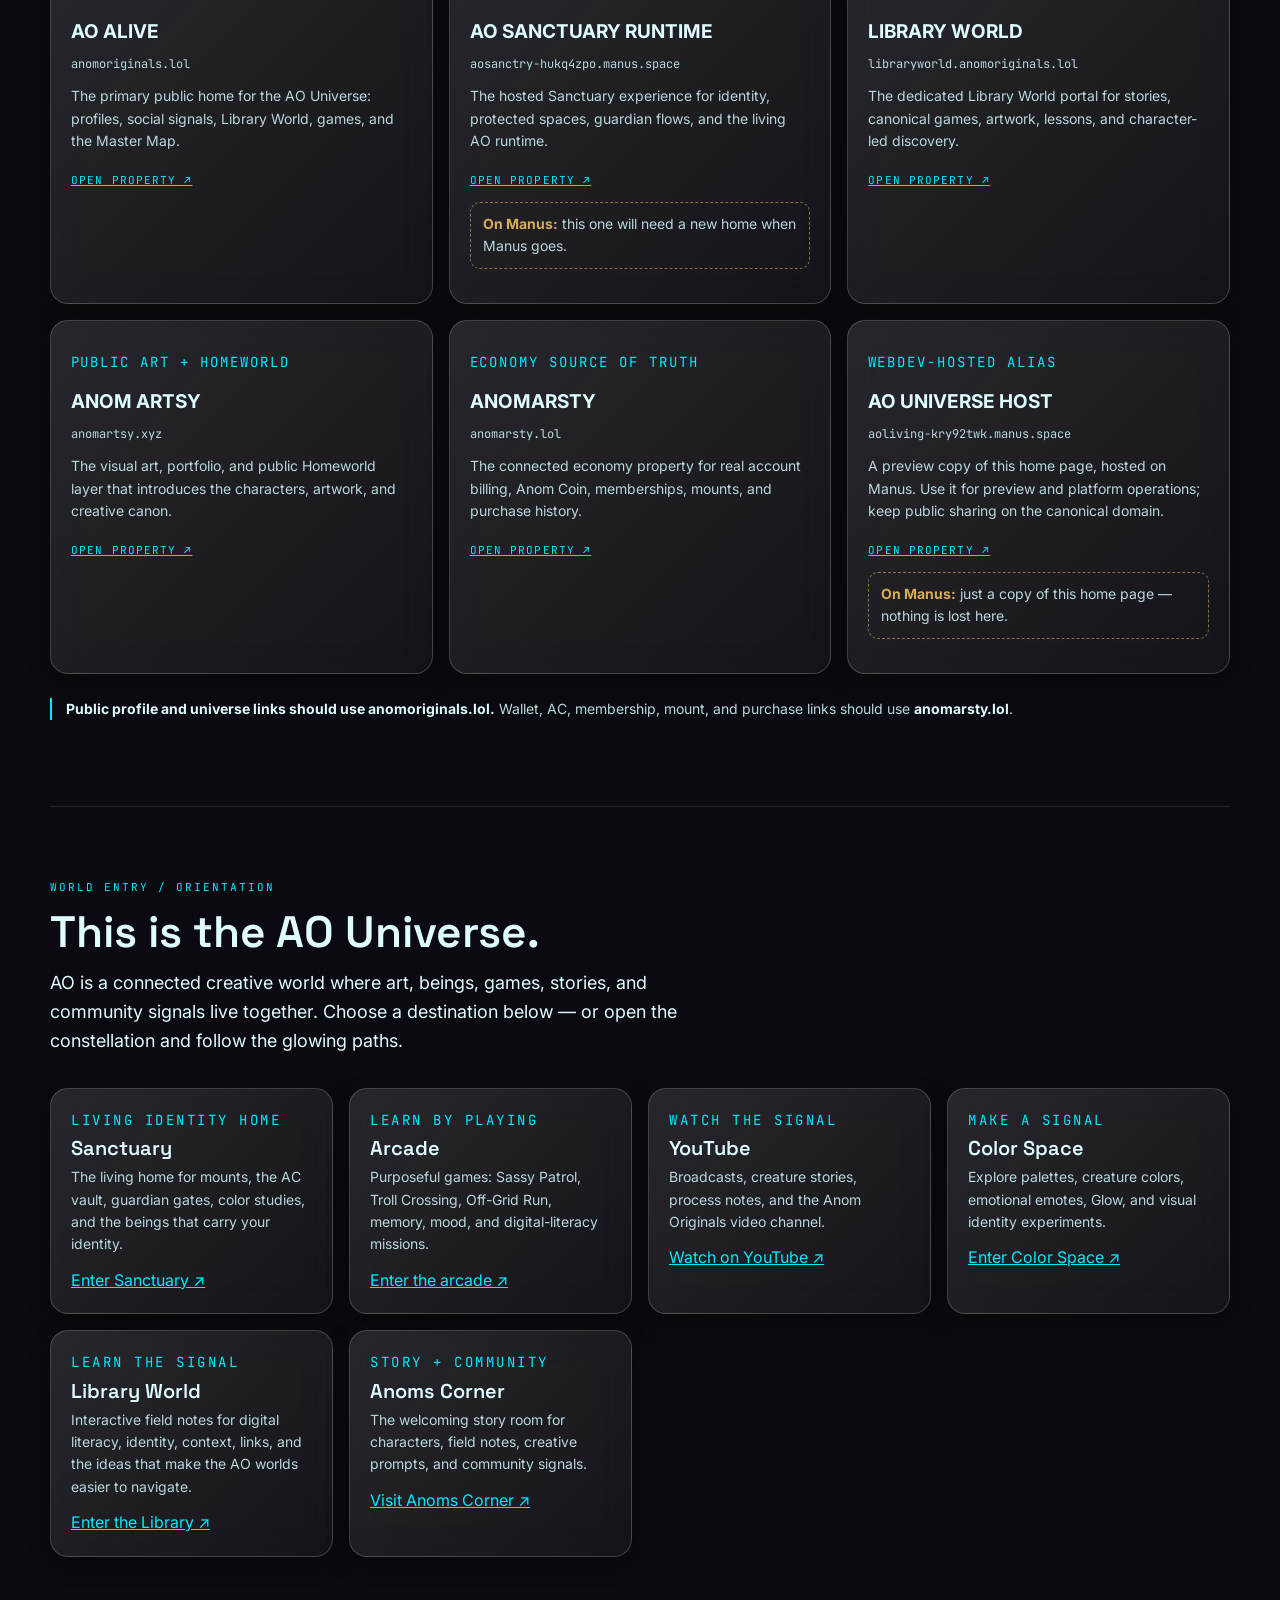
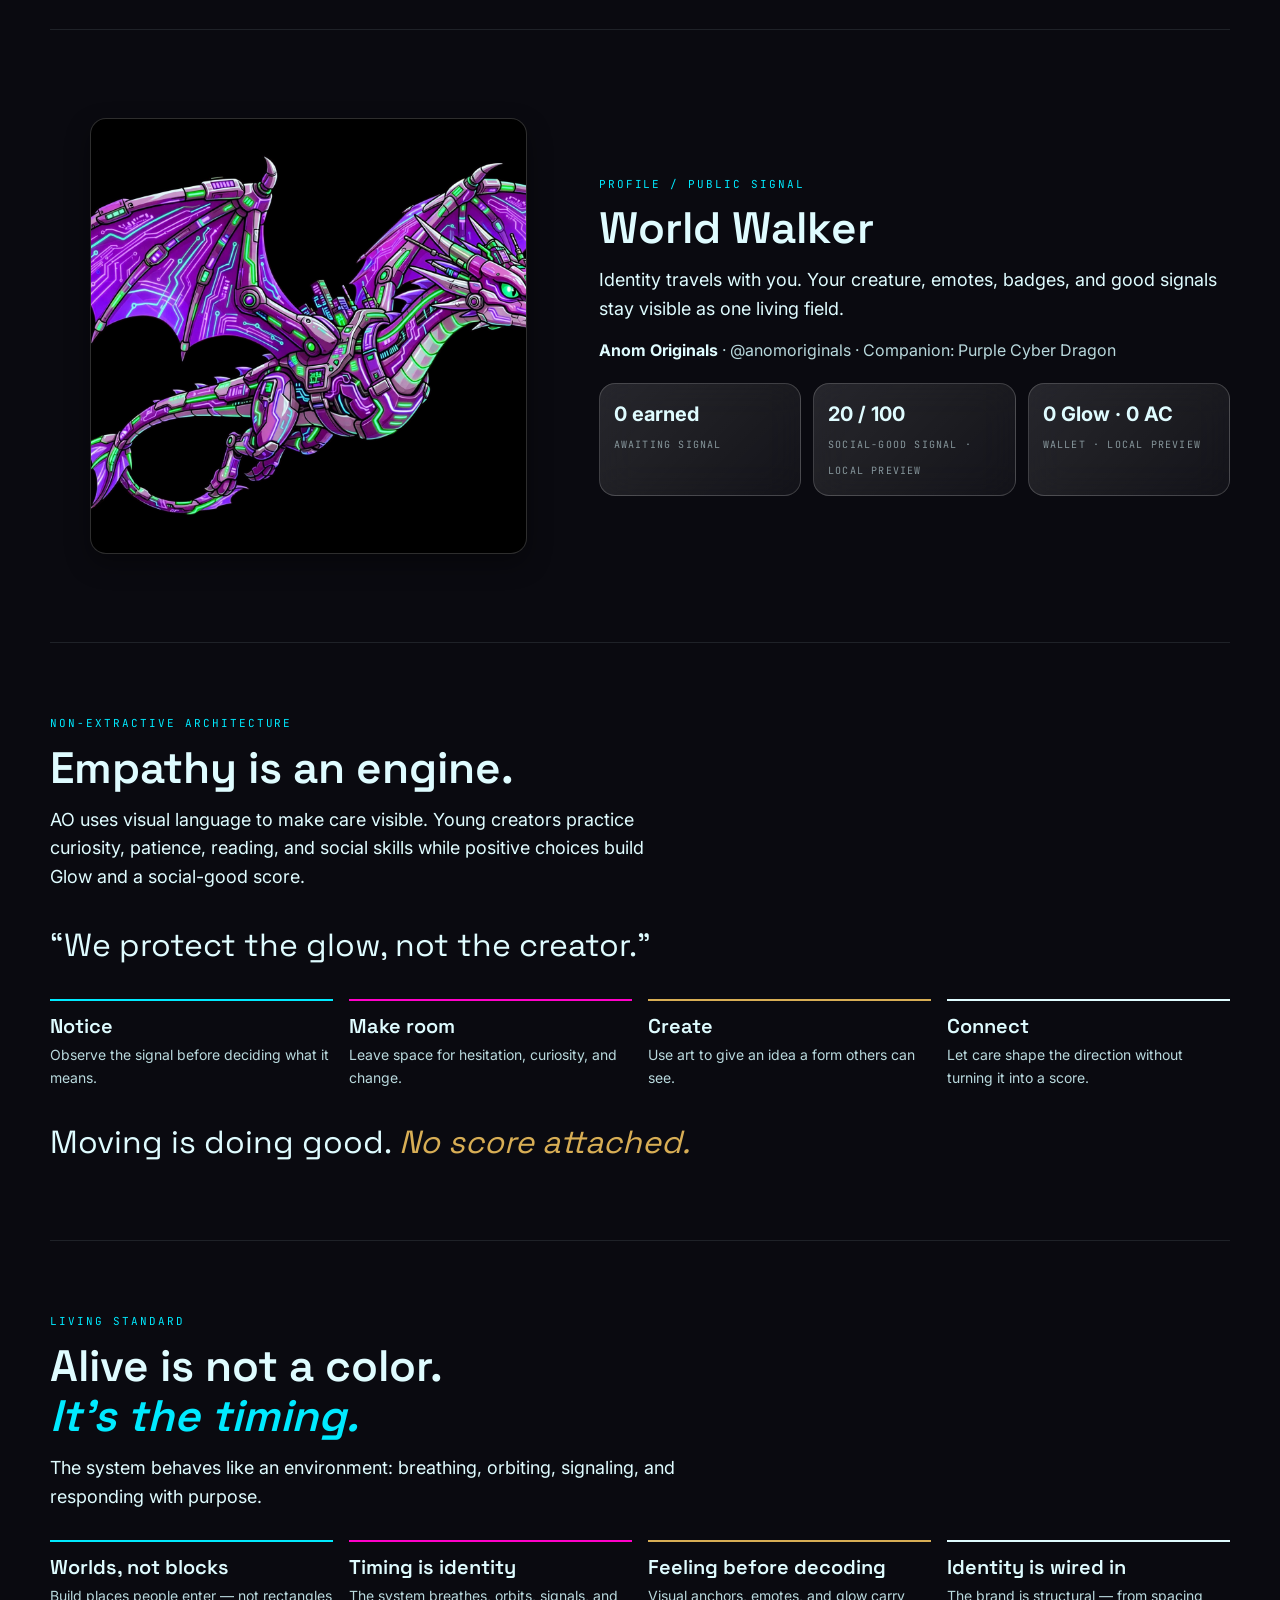
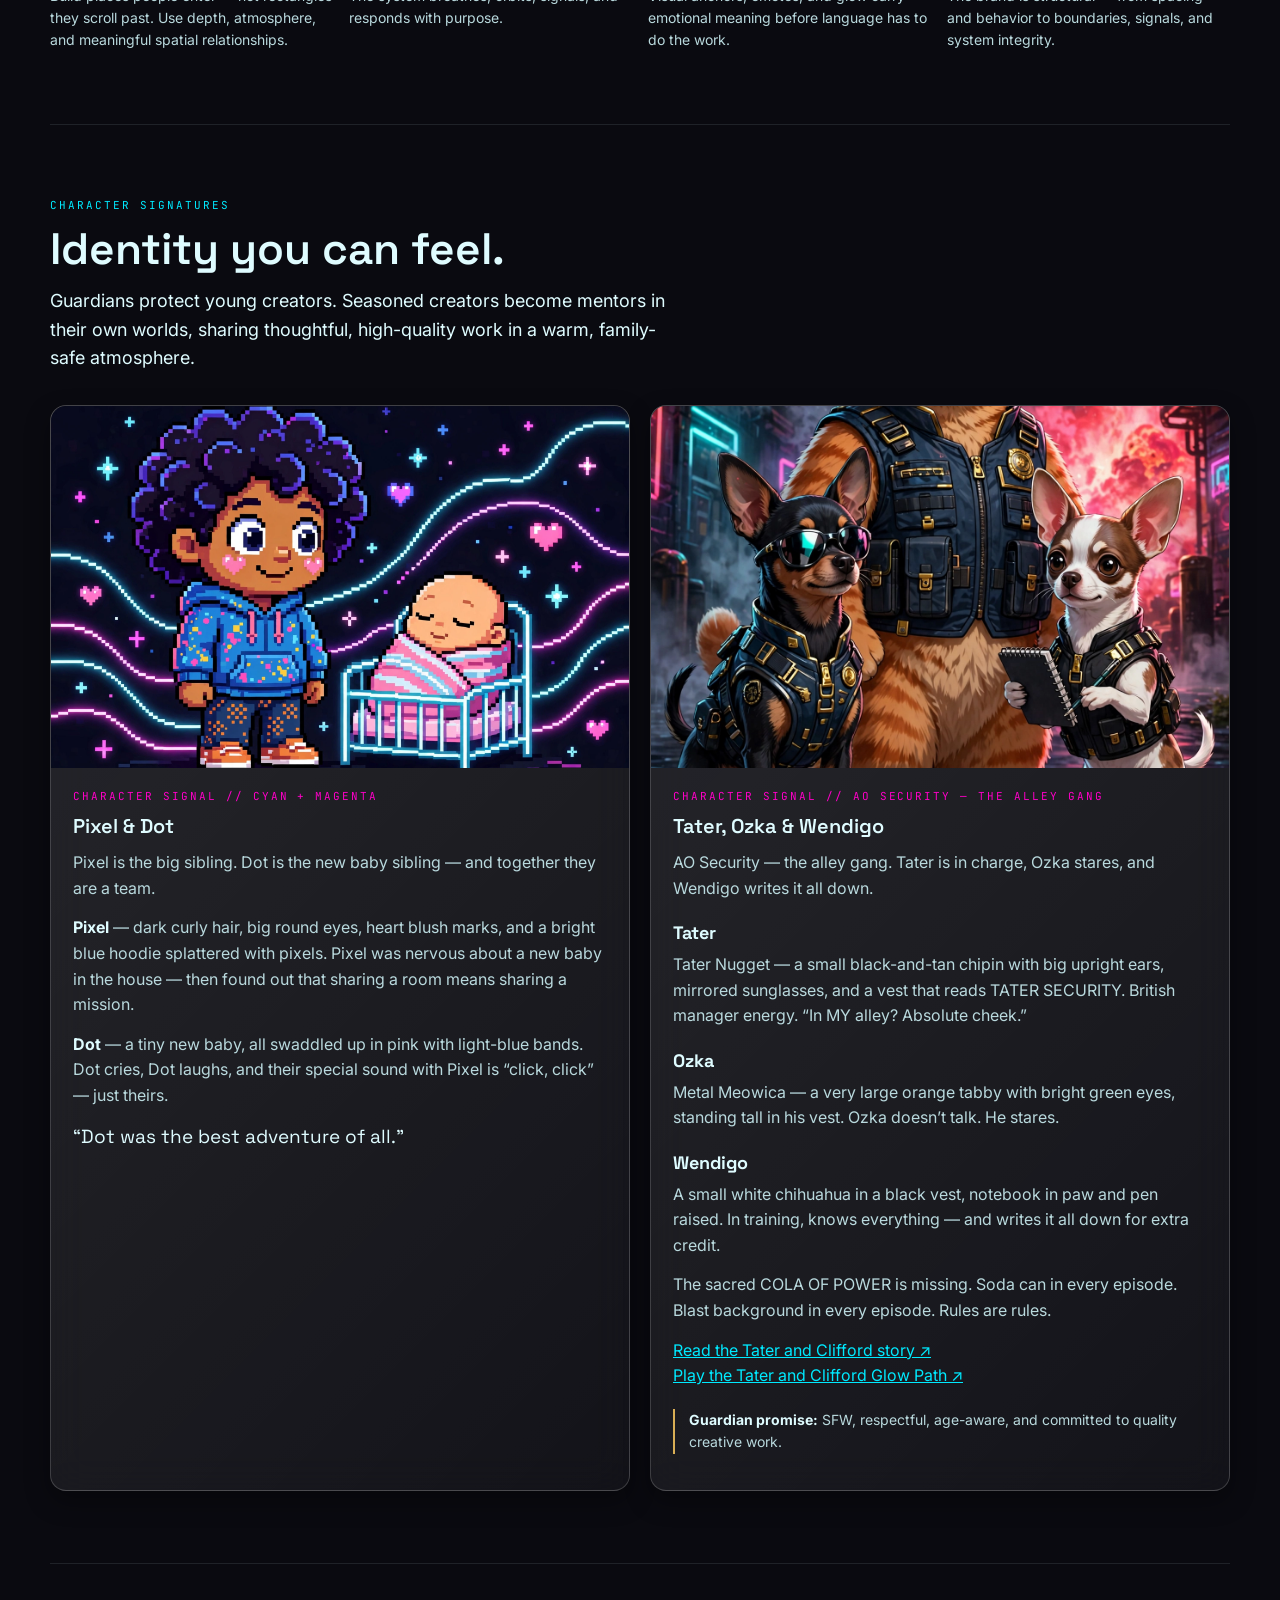
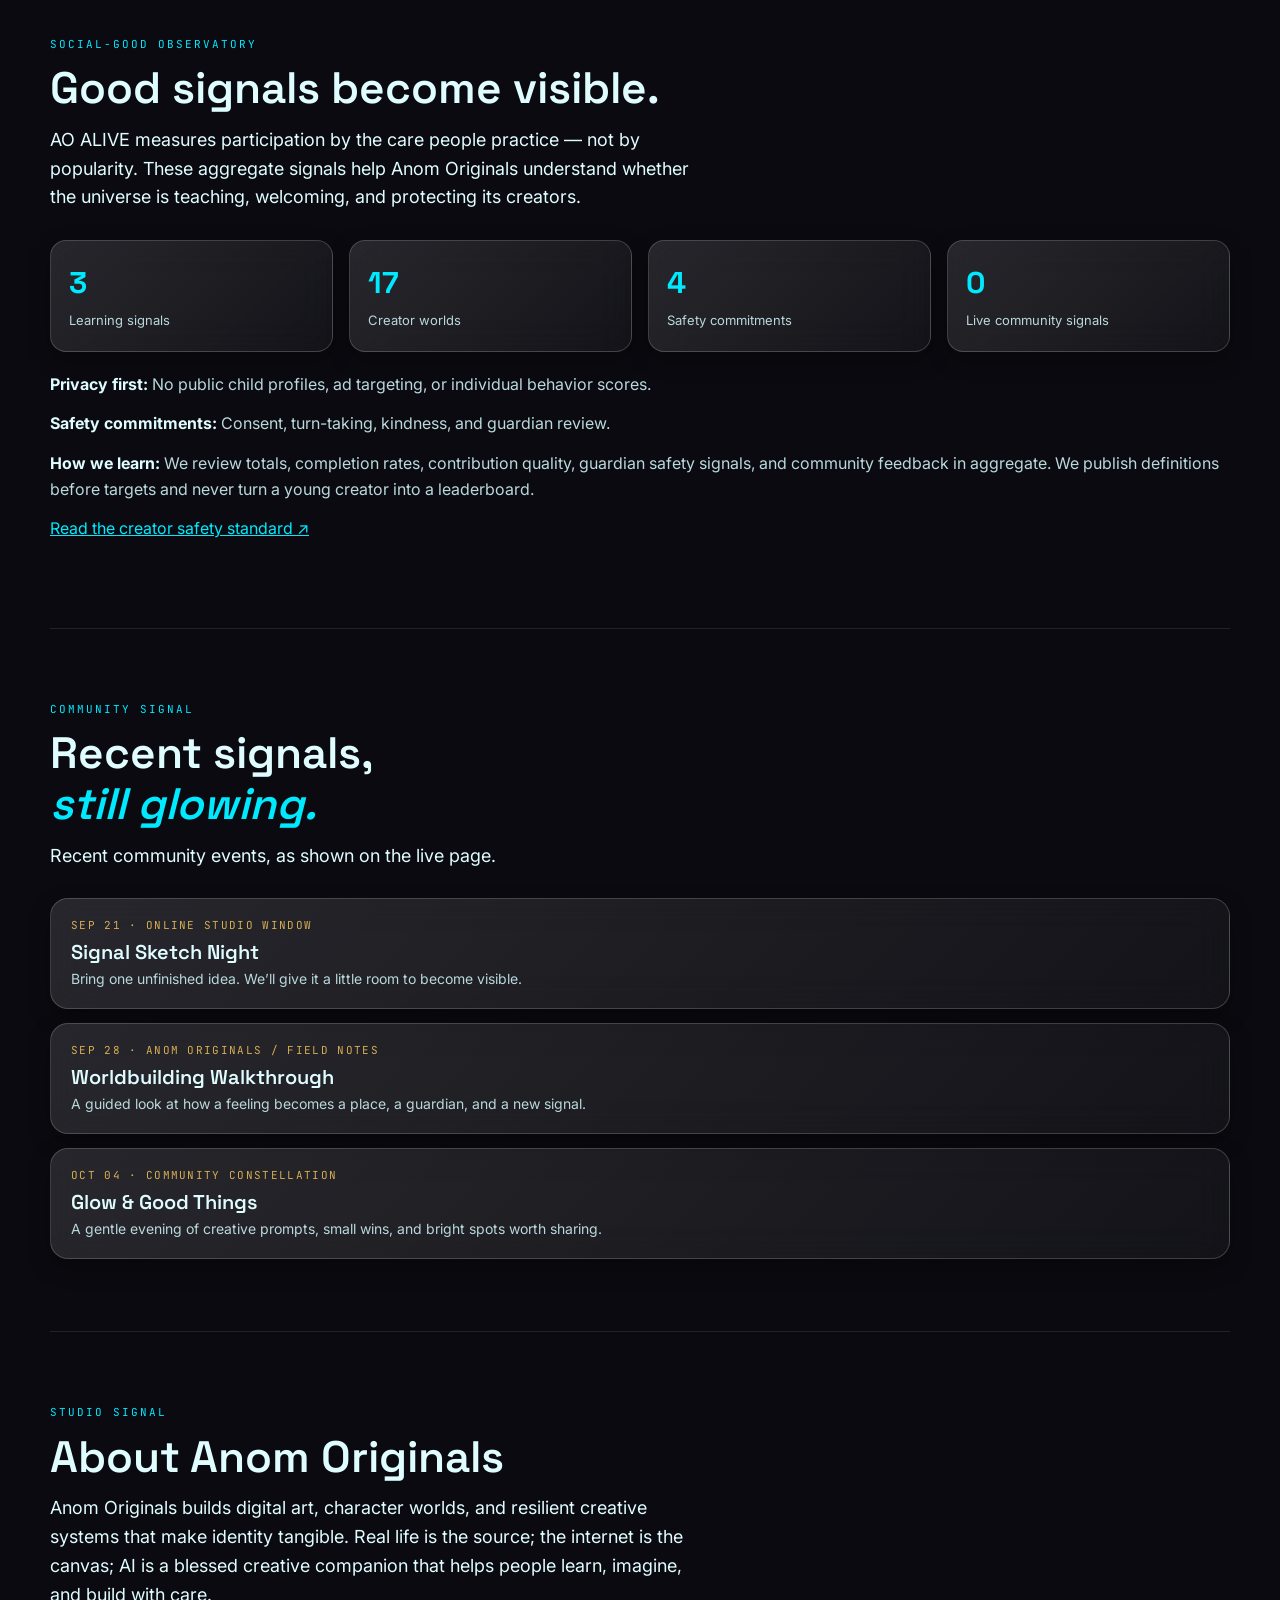
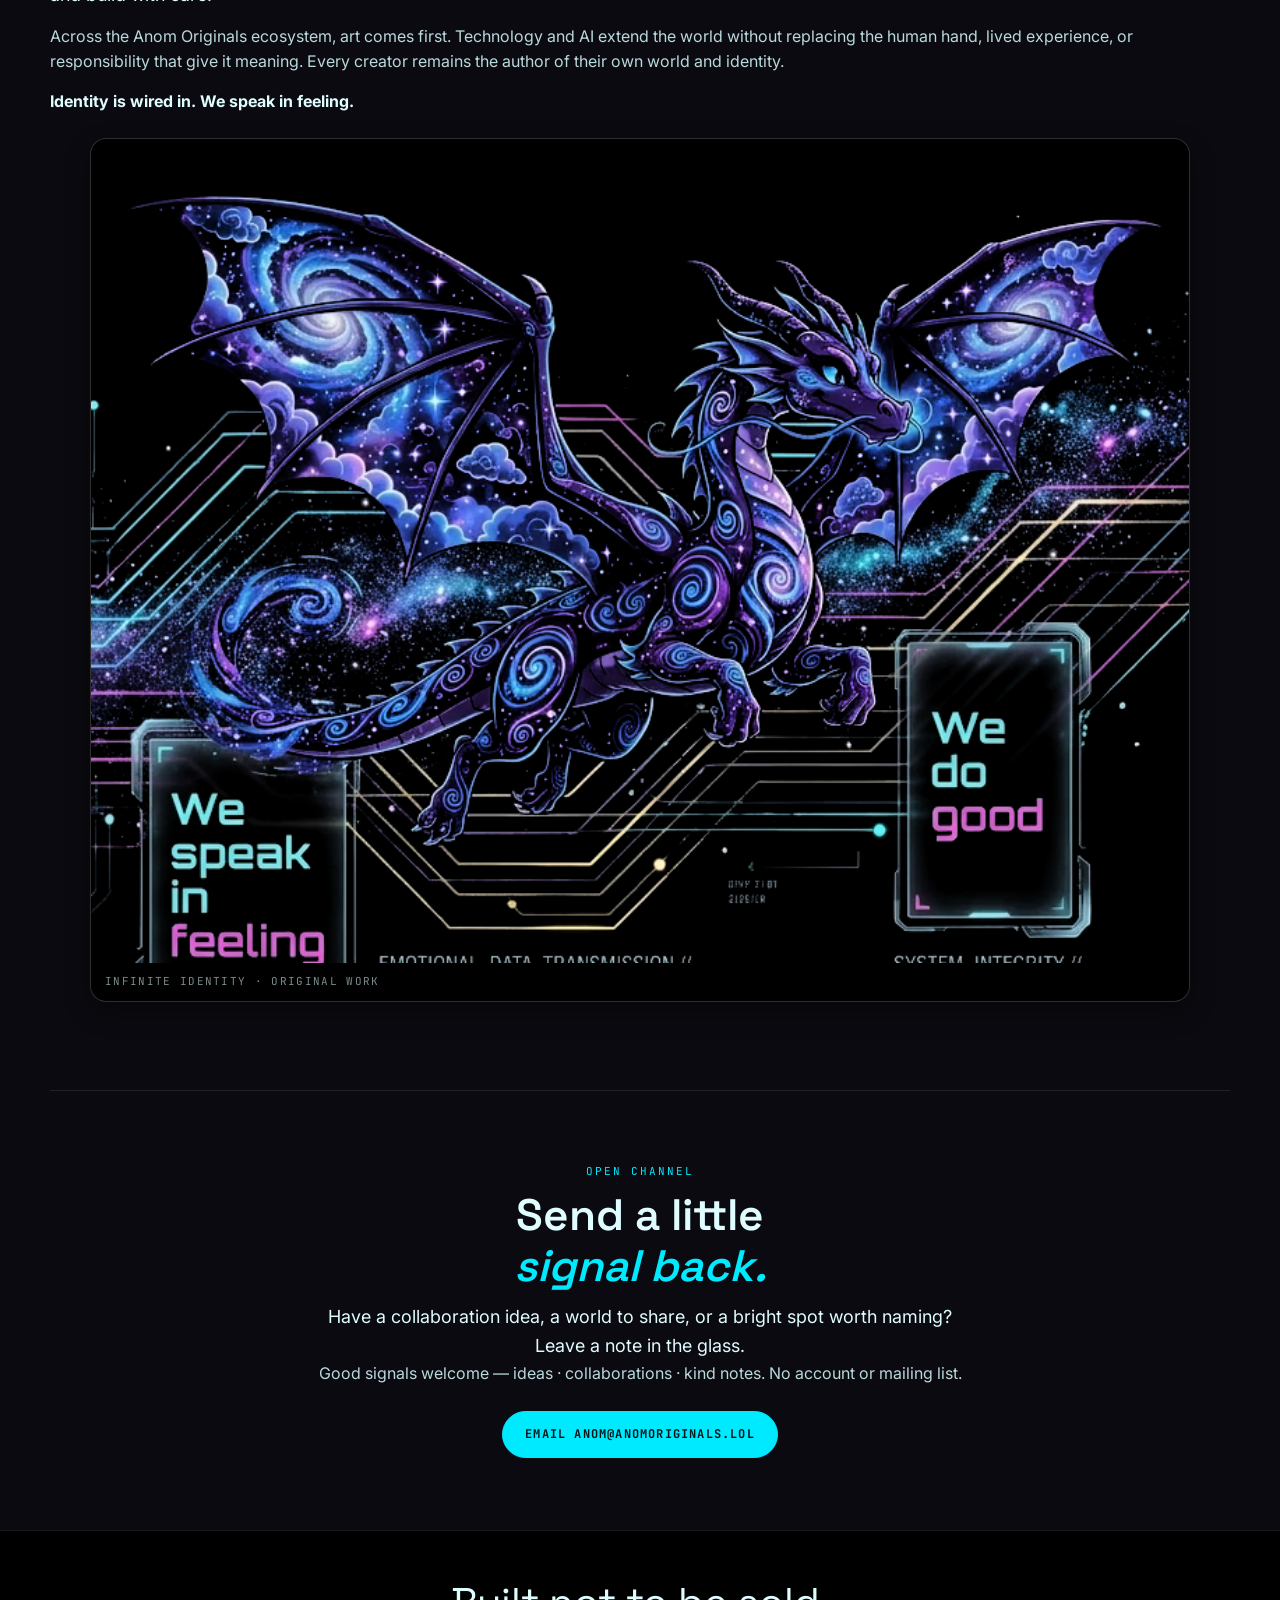
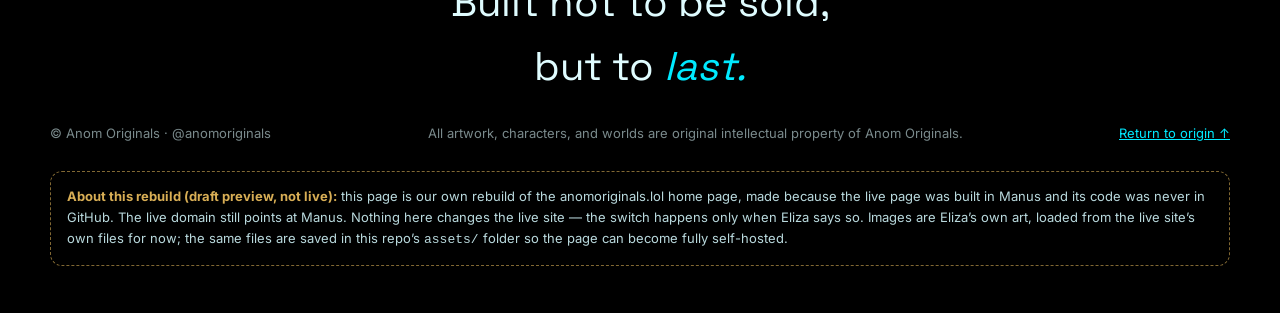
==== commit 5d4e73e2: "Update index.html to point guardian cards at new Pixel & Dot and trio artwork" ====
--- a/index.html
+++ b/index.html
@@ -369,7 +369,7 @@
     <p class="lede">Guardians protect young creators. Seasoned creators become mentors in their own worlds, sharing thoughtful, high-quality work in a warm, family-safe atmosphere.</p>
     <div class="guardian-grid">
       <article class="guardian house-1">
-        <img src="assets/gallery-pixel-dot-v2_1afae30f.webp" alt="Pixel and Dot glowing in cyan and magenta as AO emotional guardians" loading="lazy">
+        <img src="assets/pixel-dot-originals.webp" alt="Pixel, the big sibling in a bright blue pixel-splatter hoodie, beside baby Dot swaddled in pink in a neon crib" loading="lazy">
         <div class="guardian__body">
           <p class="eyebrow">Character signal // Cyan + Magenta</p>
           <h3>Pixel &amp; Dot</h3>
@@ -380,7 +380,7 @@
         </div>
       </article>
       <article class="guardian house-2">
-        <!-- ART GAP: no trio image yet. The old gallery-tater-clifford art showed two dogs and did not show Ozka or Wendigo, so it was removed here. Needs Eliza's own Tater + Ozka + Wendigo image. -->
+        <img src="assets/trio-tater-ozka-wendigo.webp" alt="Tater, Ozka and Wendigo, the AO Security alley gang, in a neon alley with the red cola can" loading="lazy">
         <div class="guardian__body">
           <p class="eyebrow">Character signal // AO Security — the alley gang</p>
           <h3>Tater, Ozka &amp; Wendigo</h3>
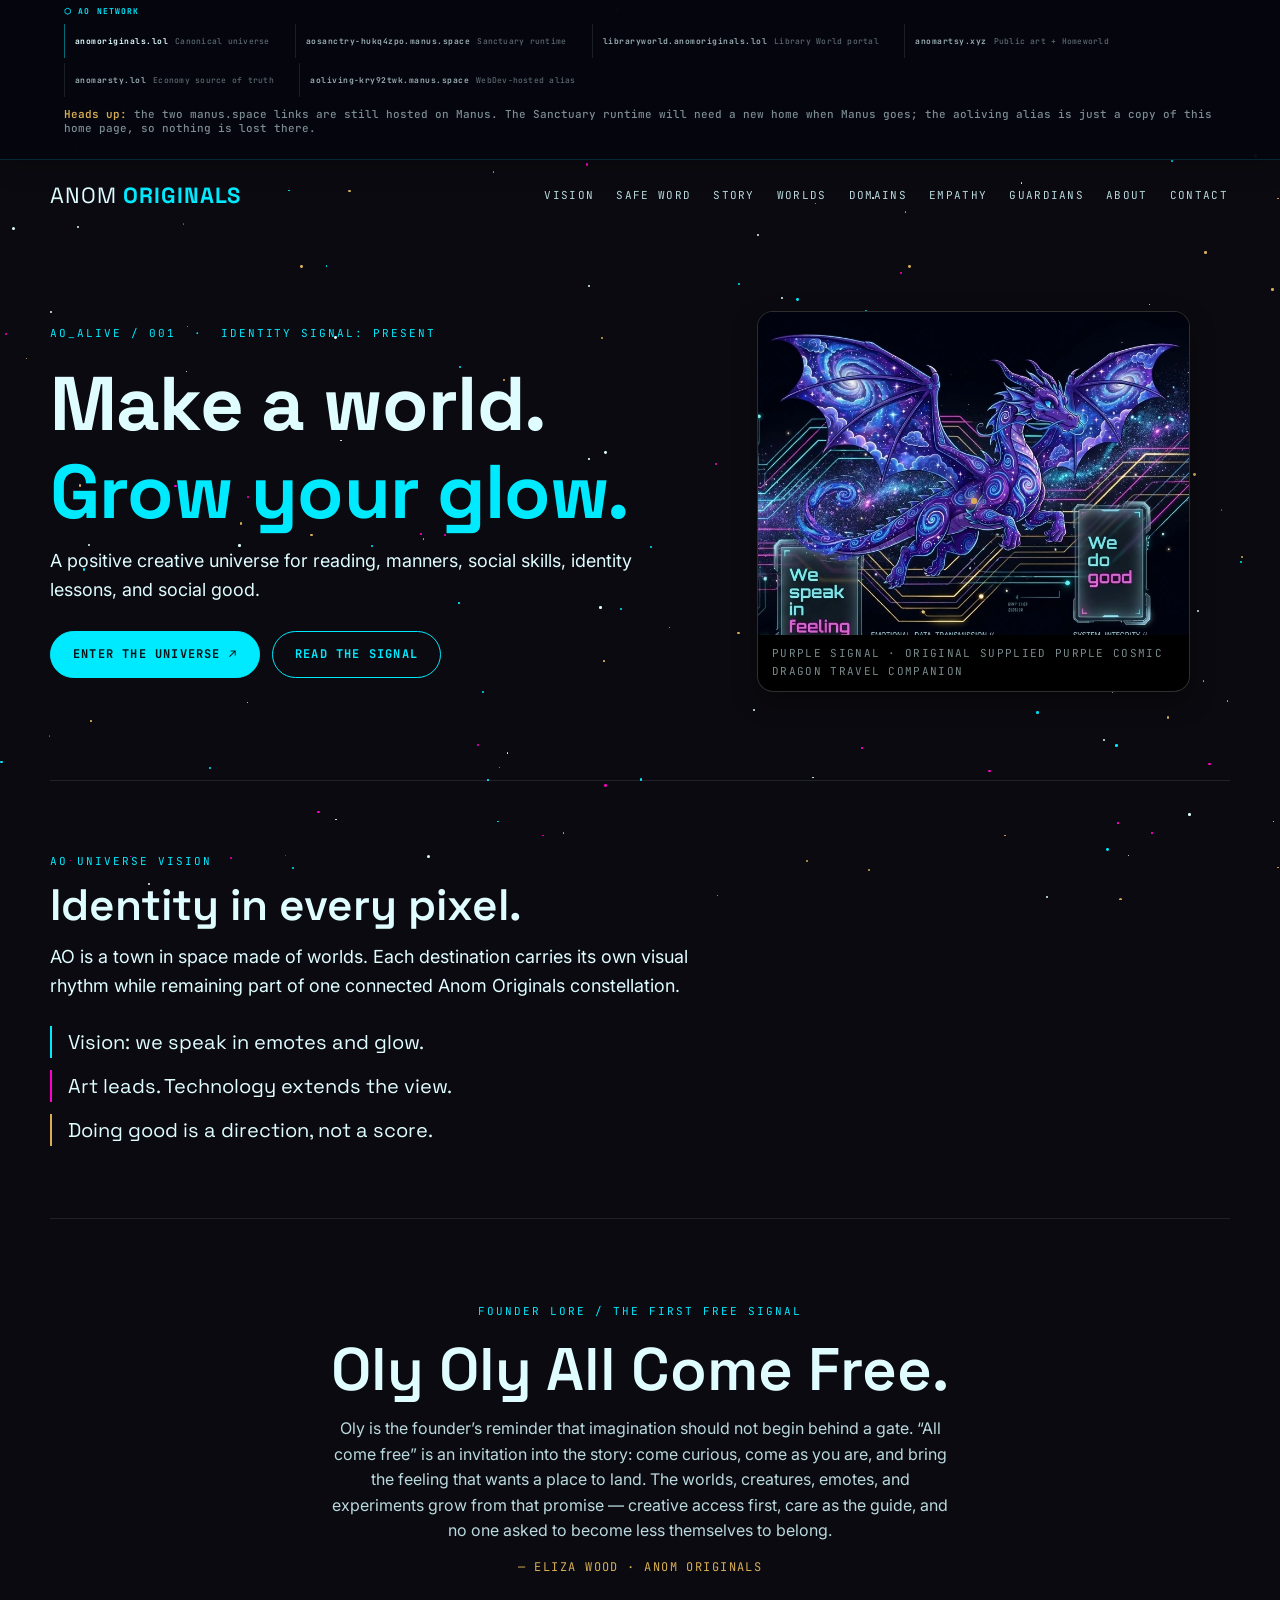
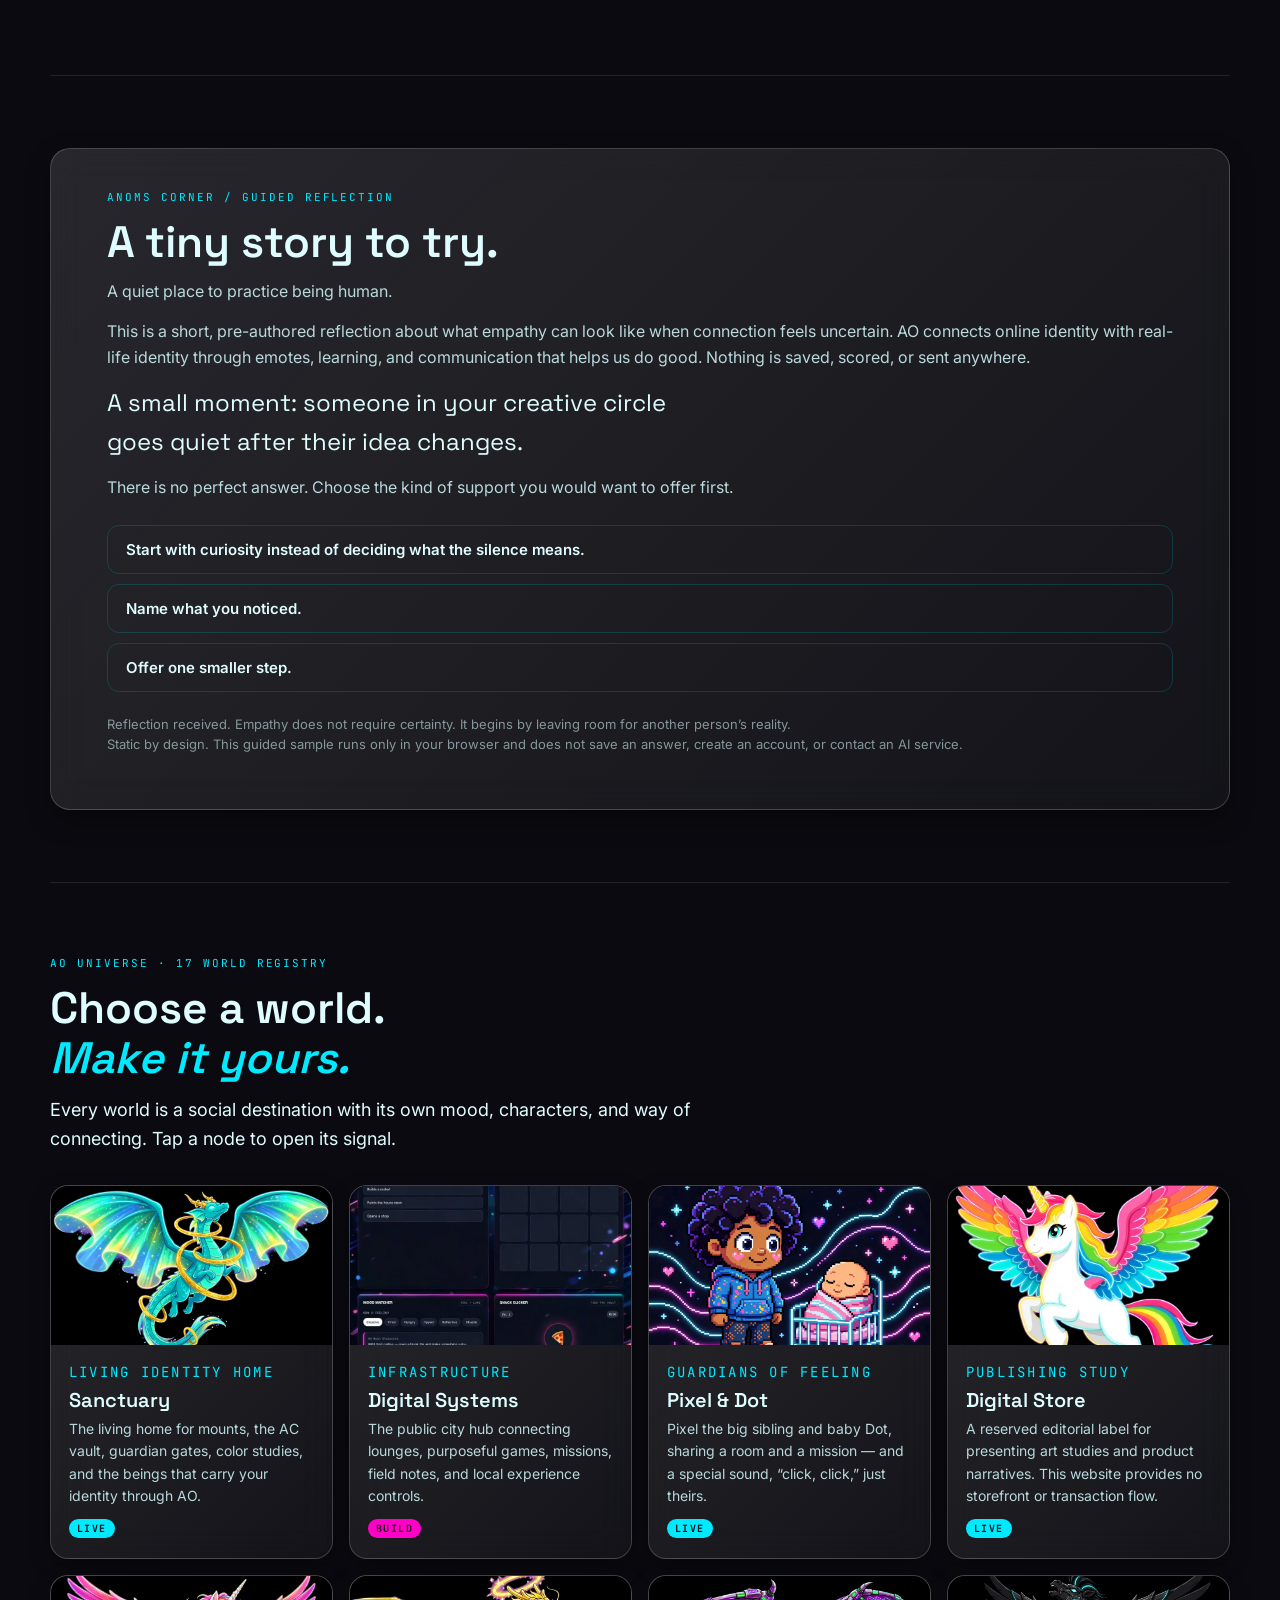
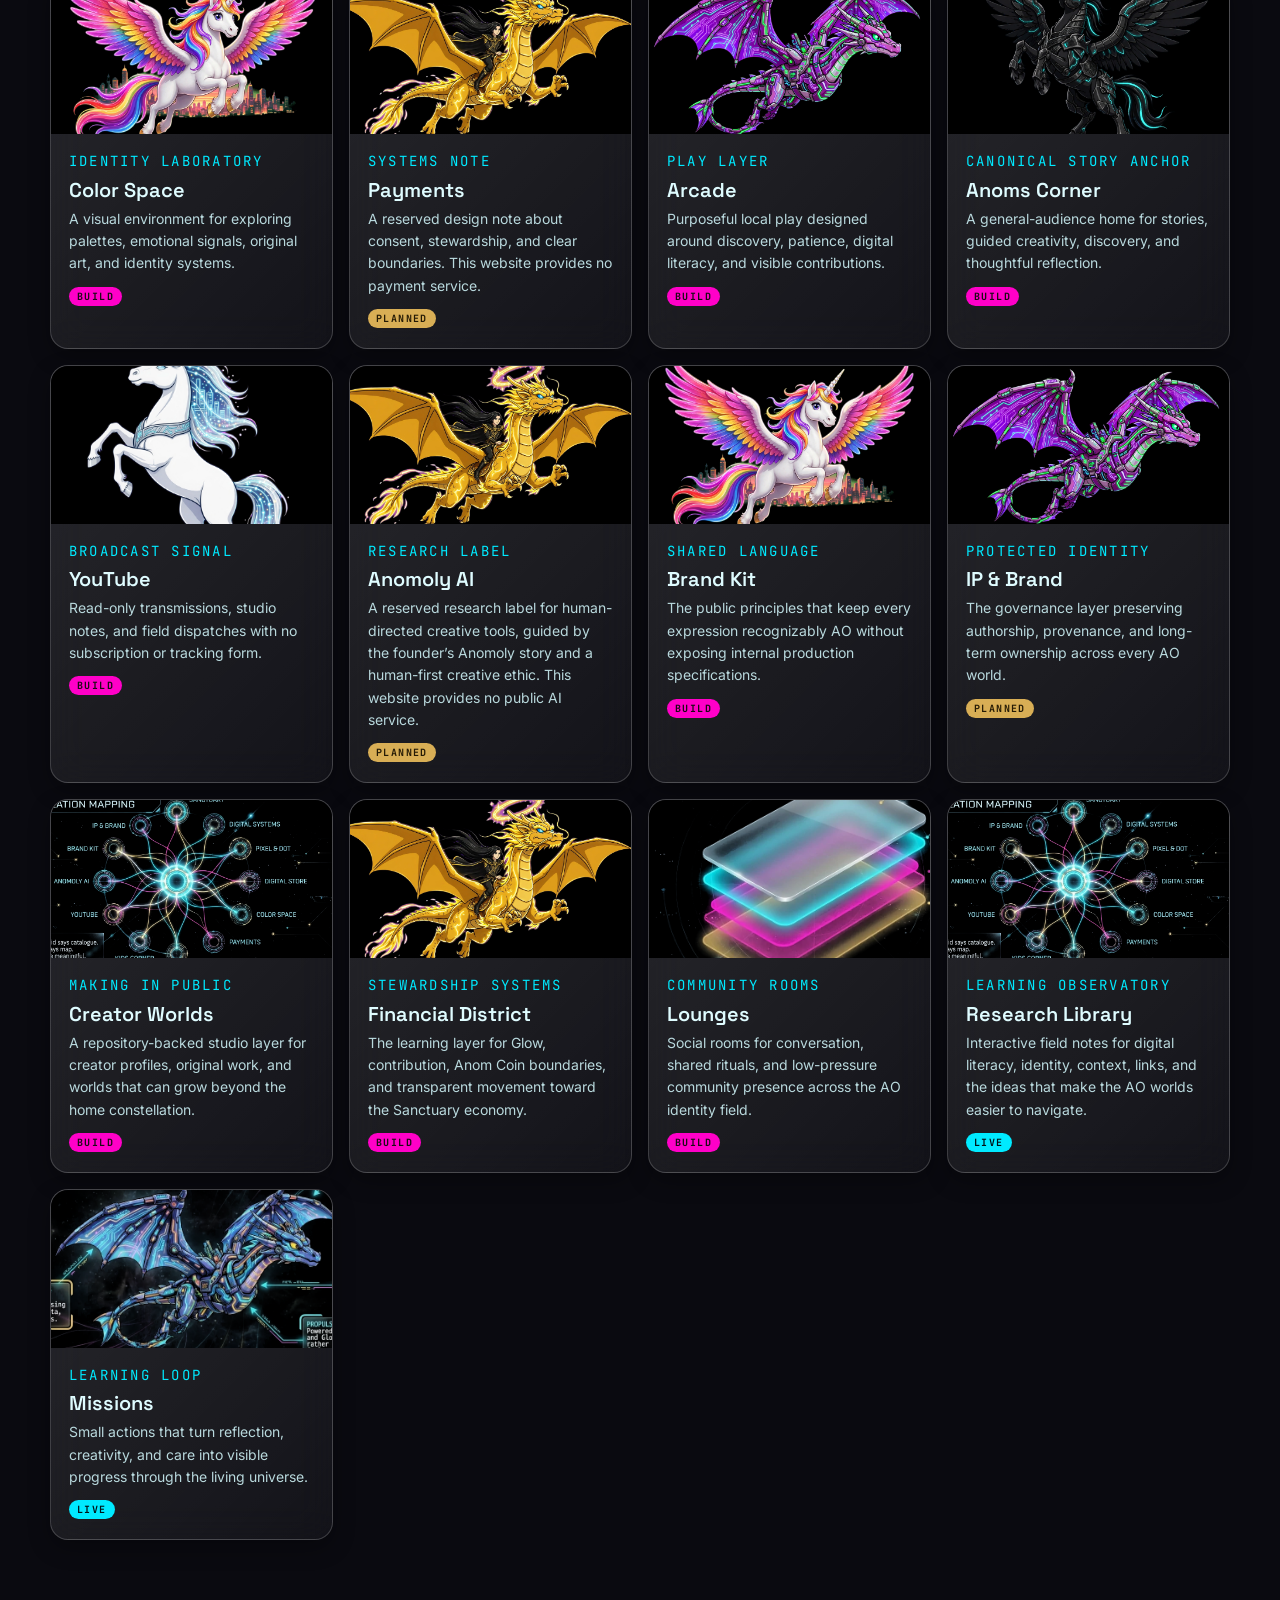
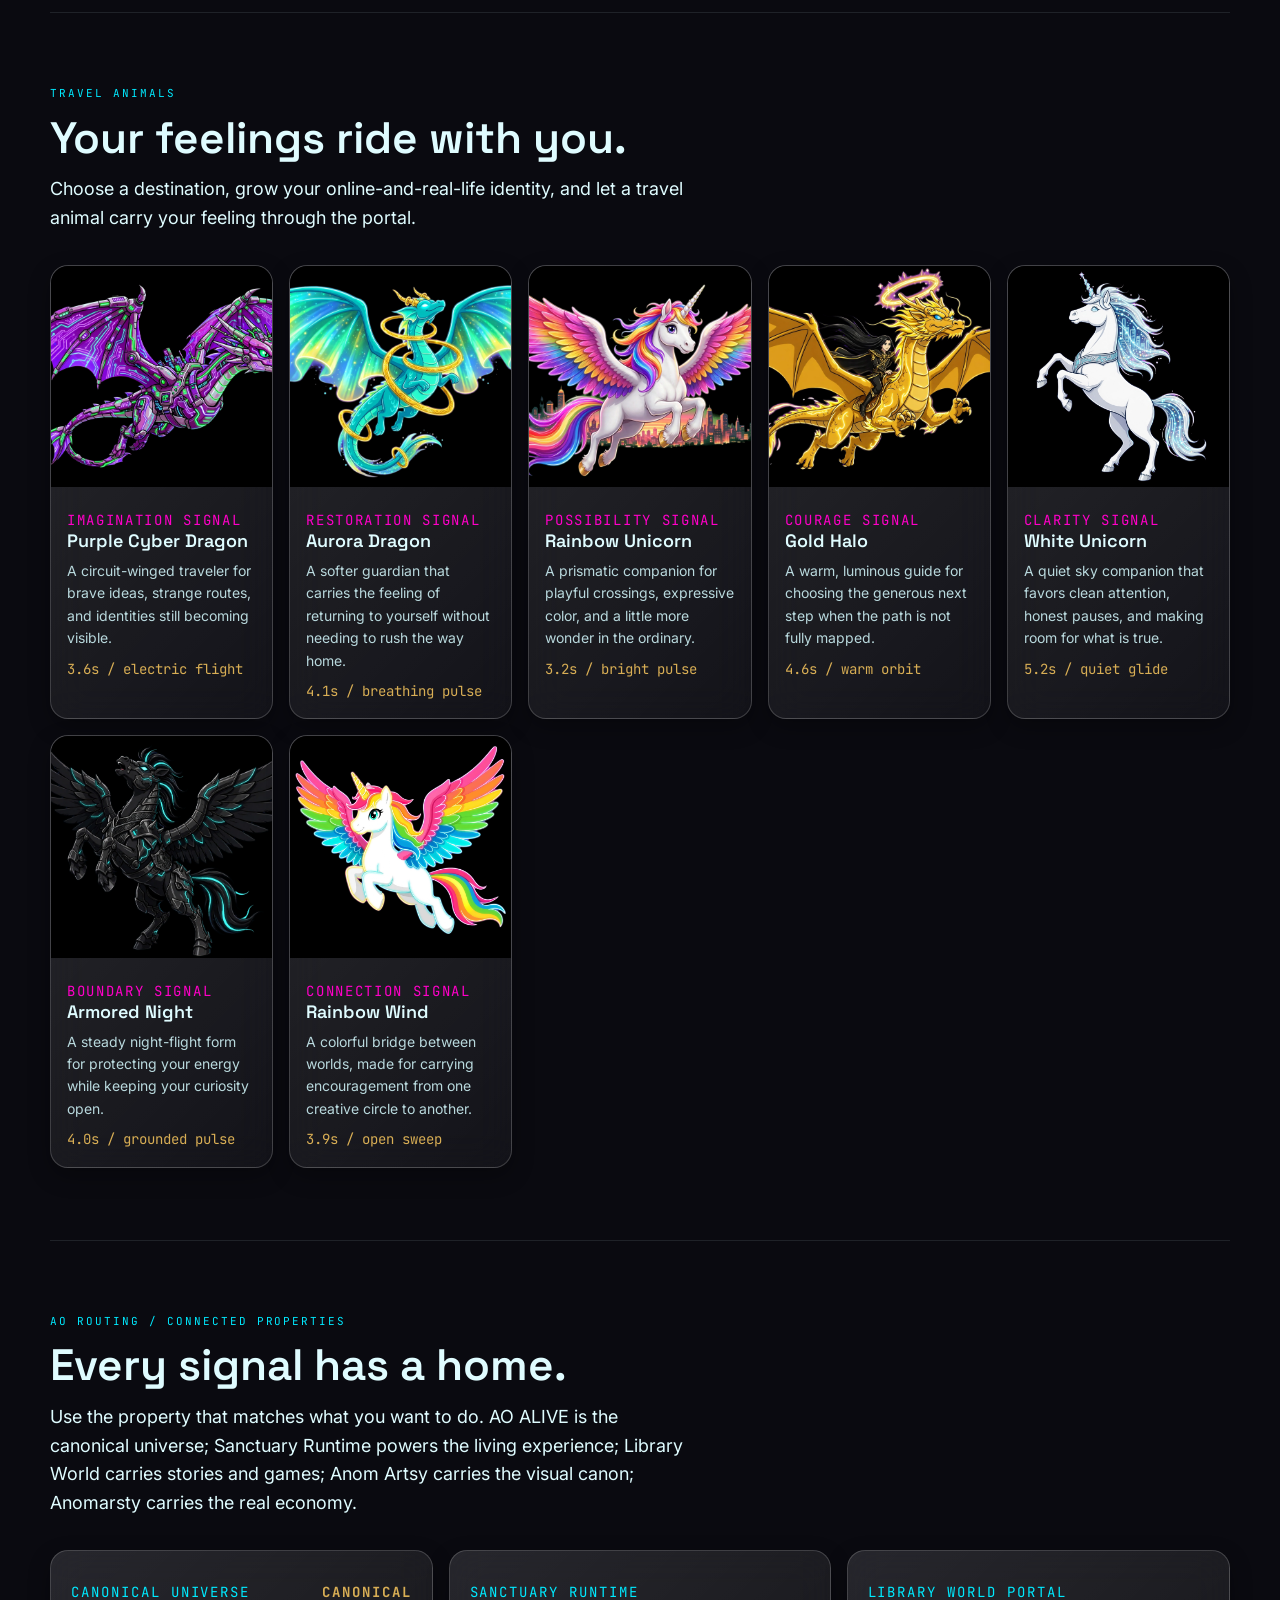
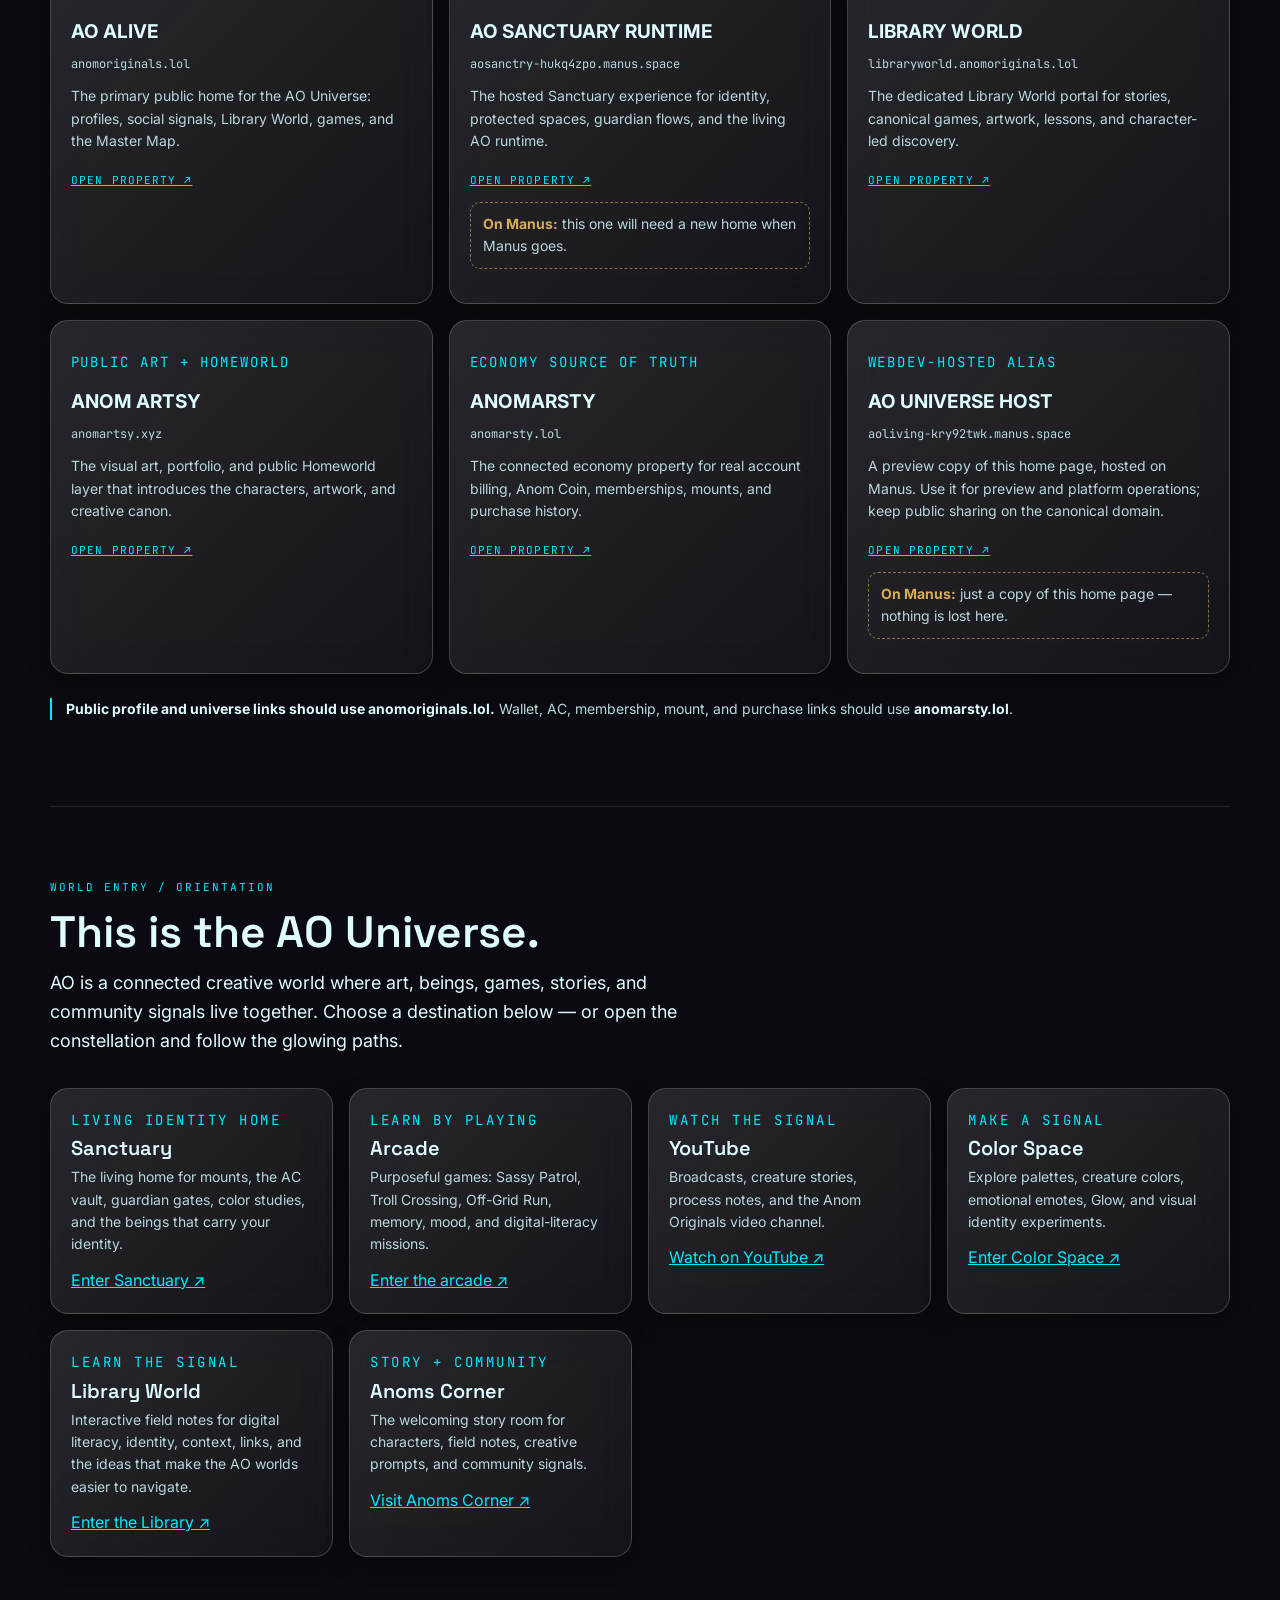
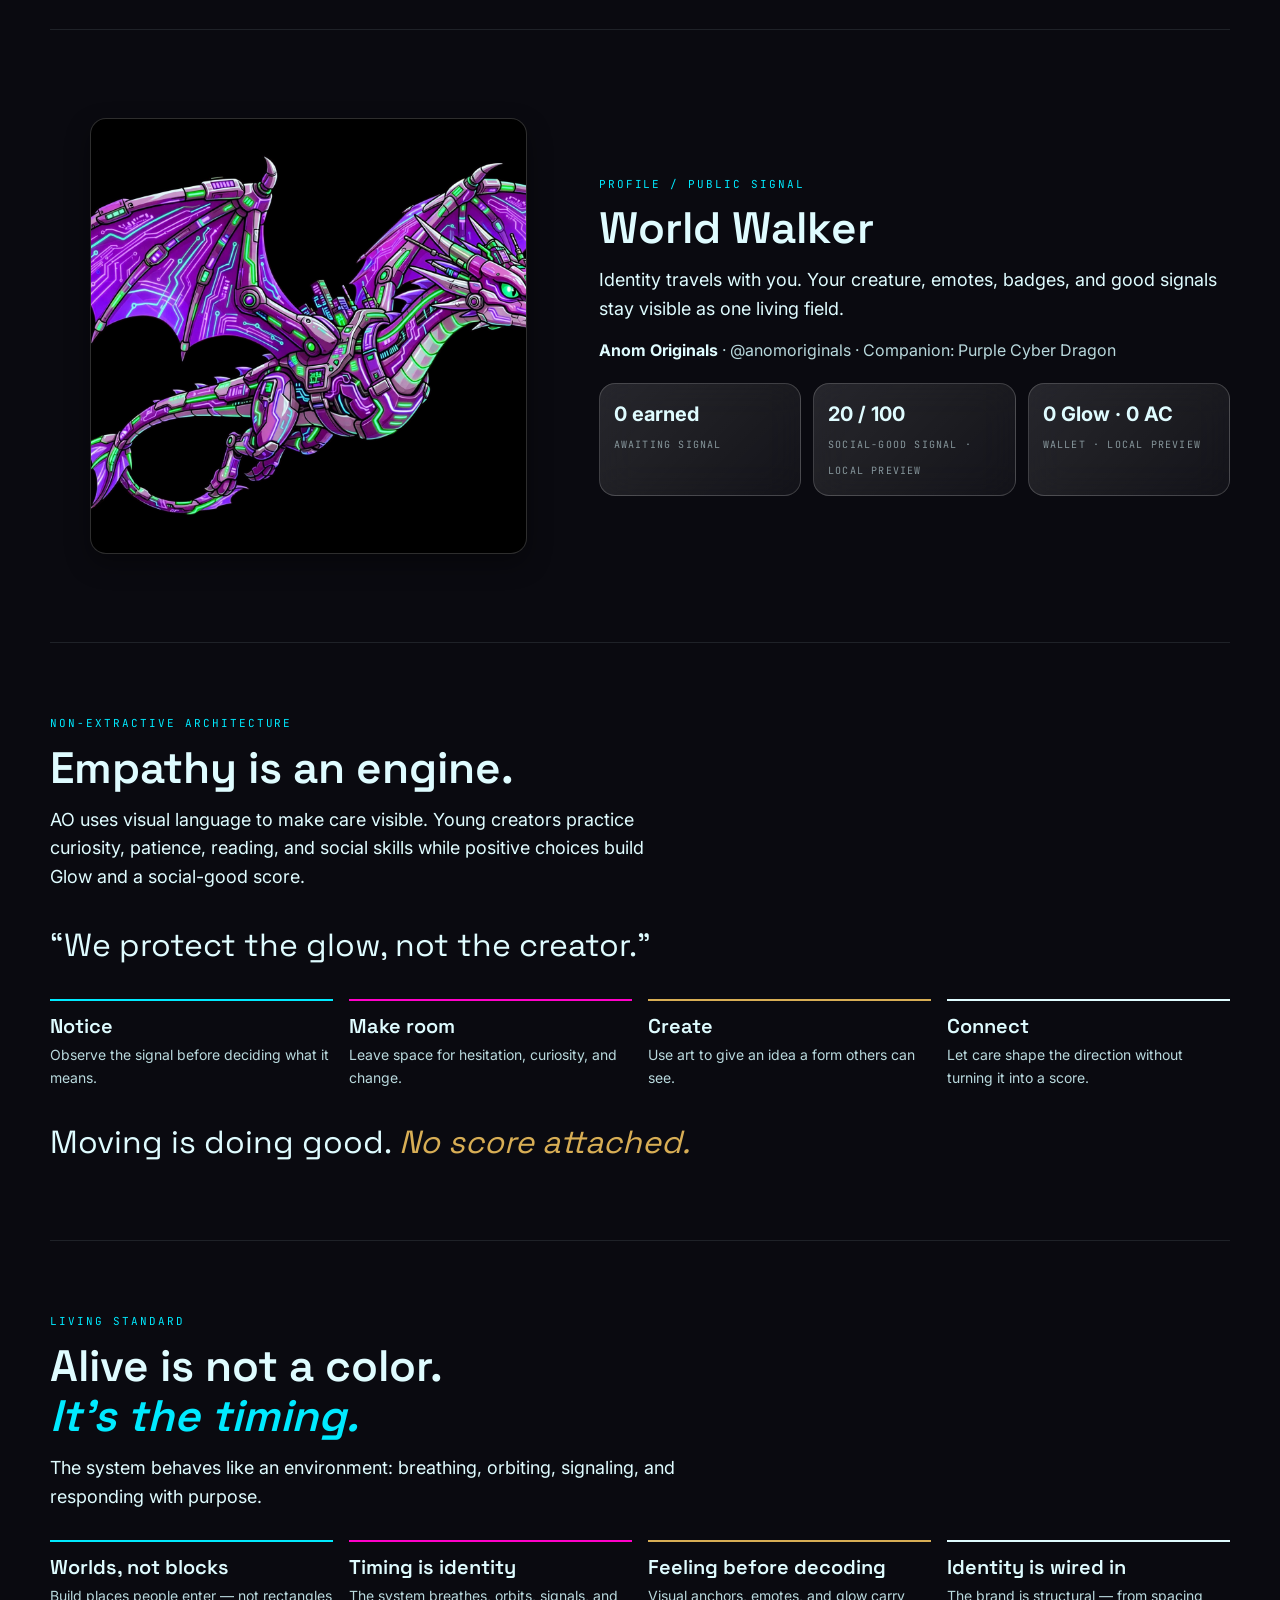
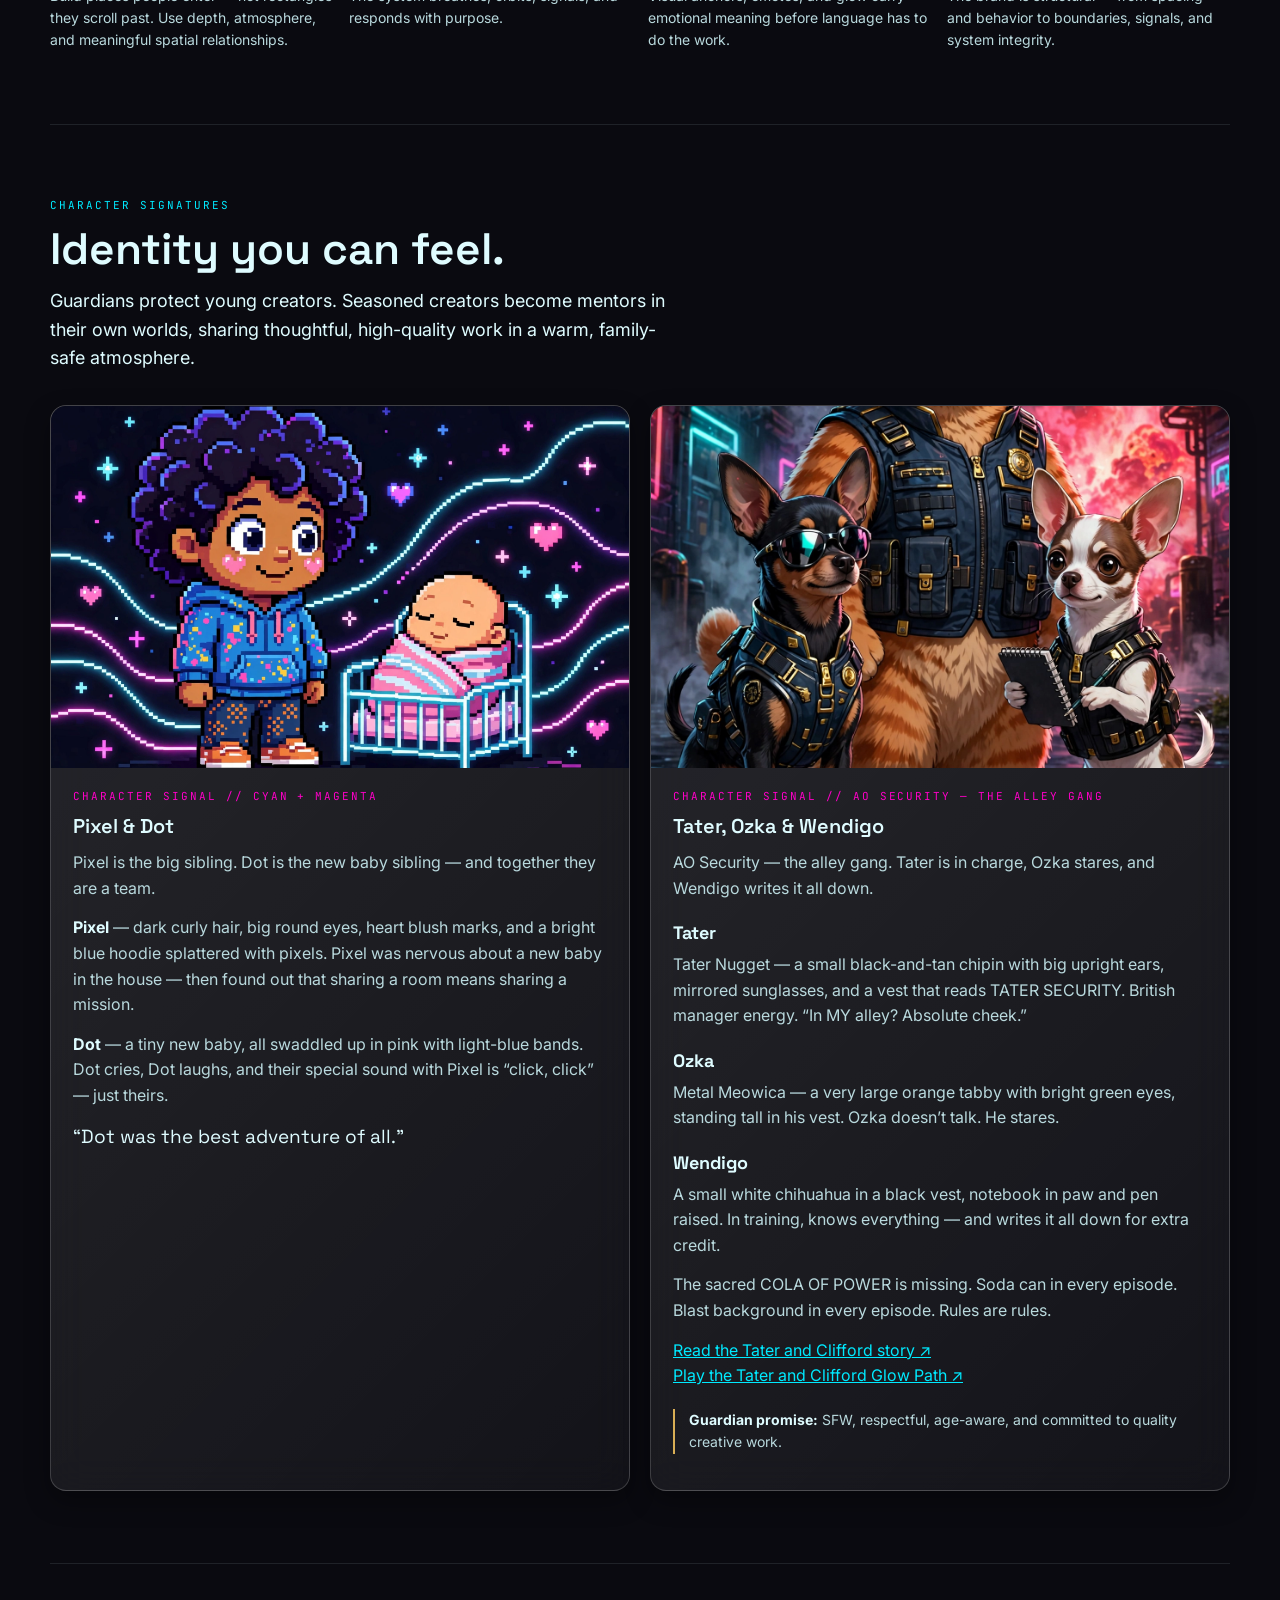
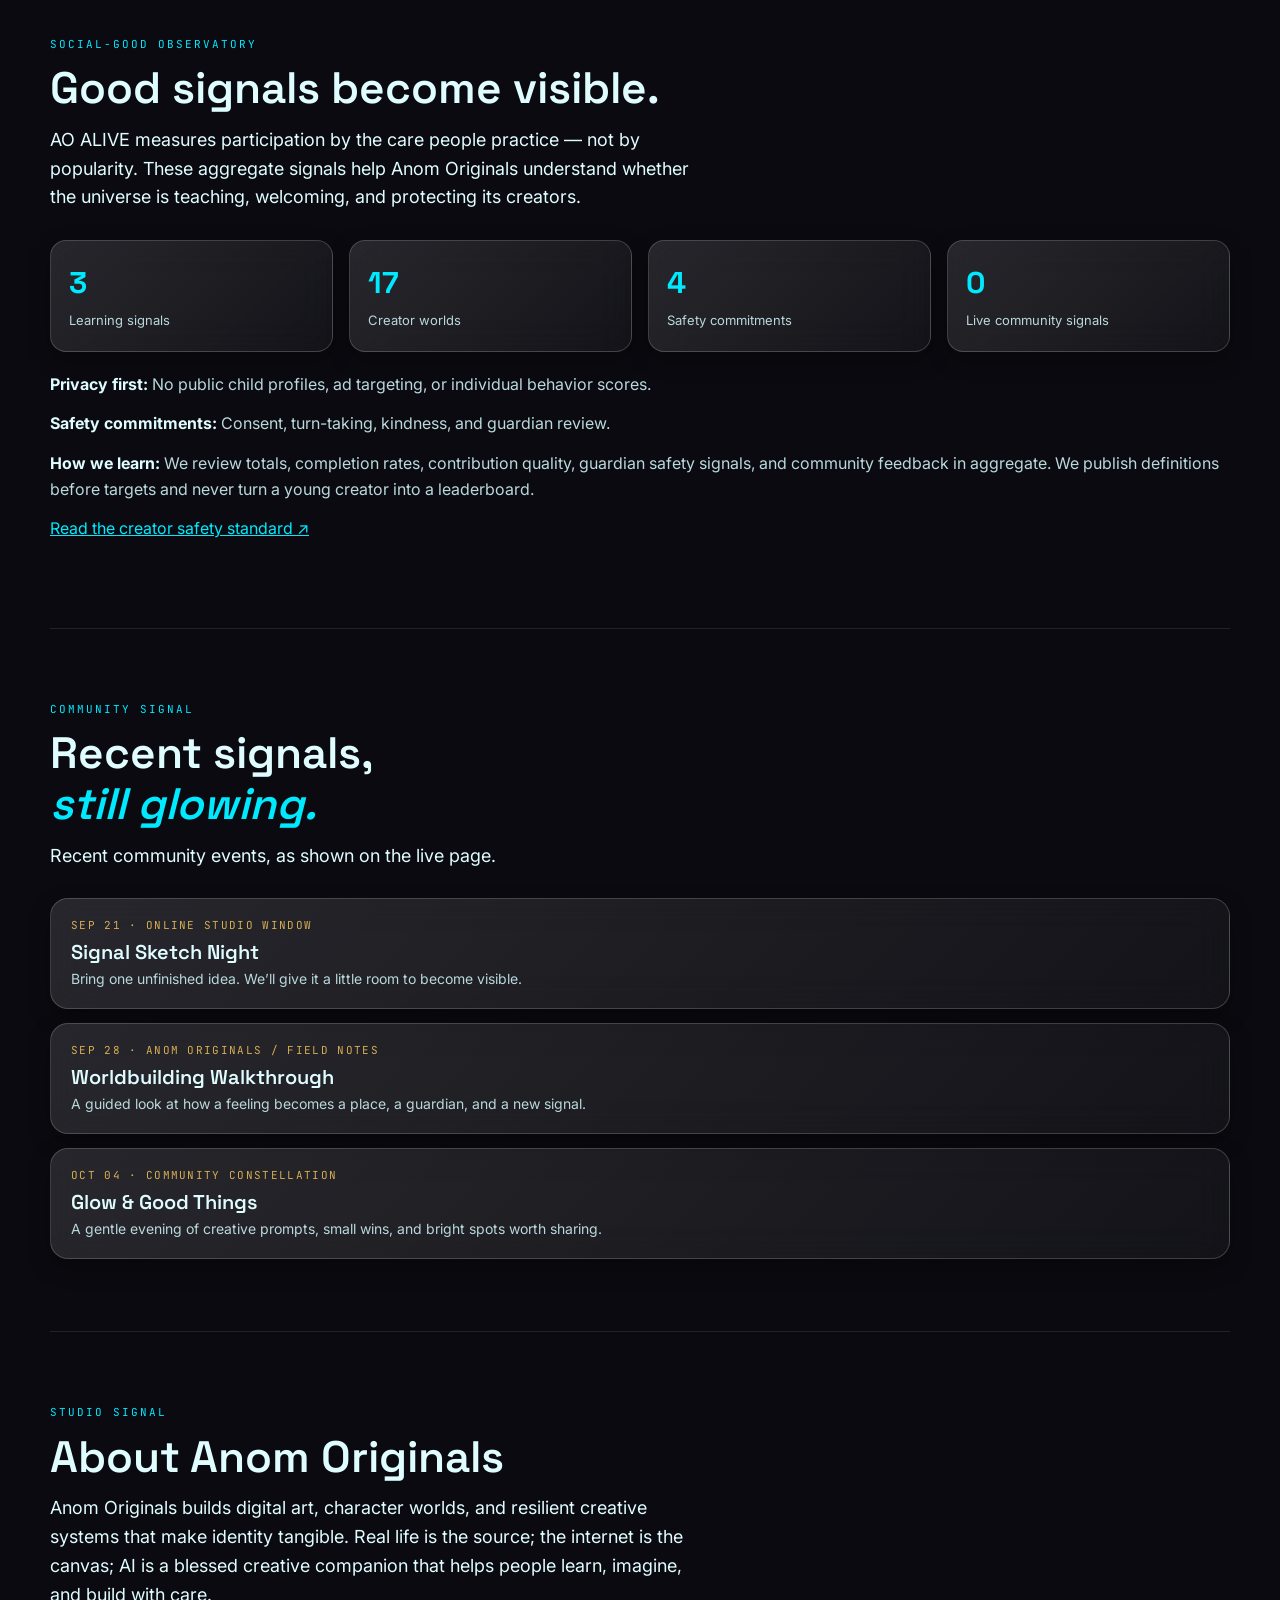
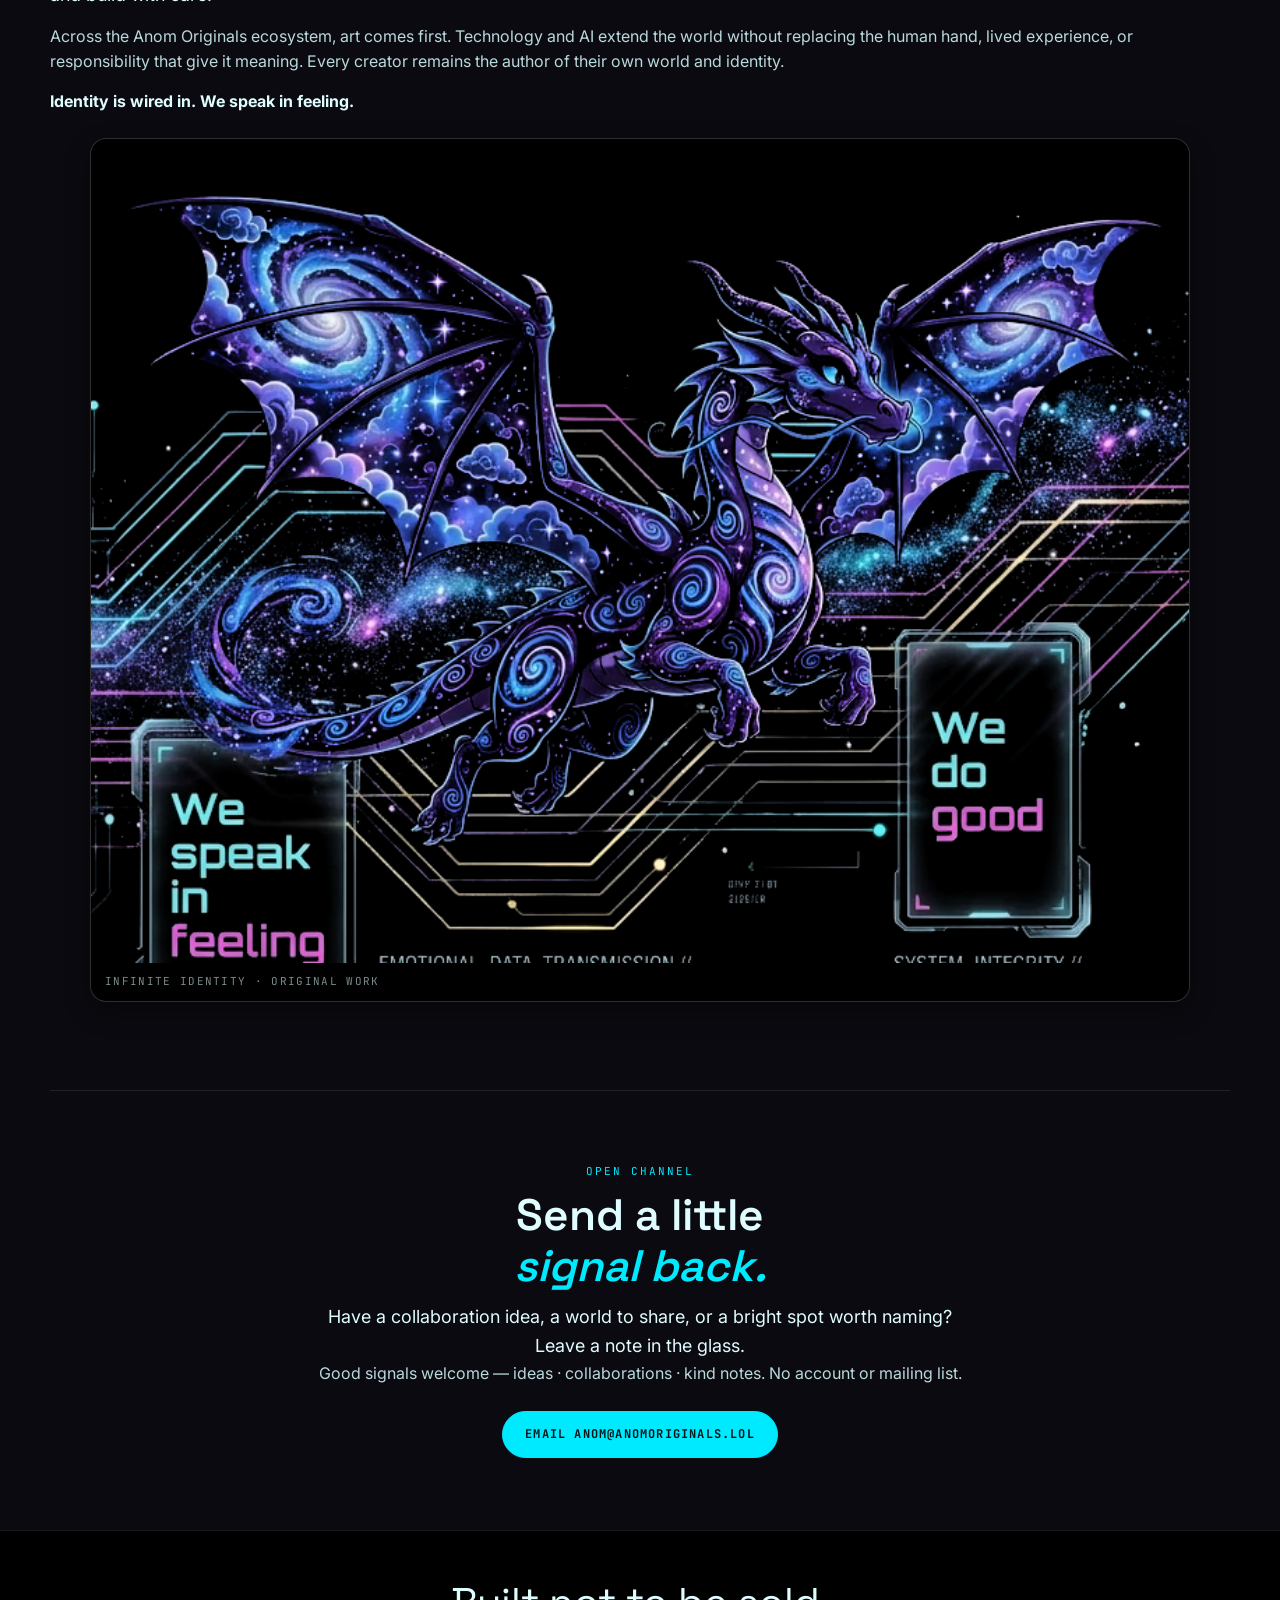
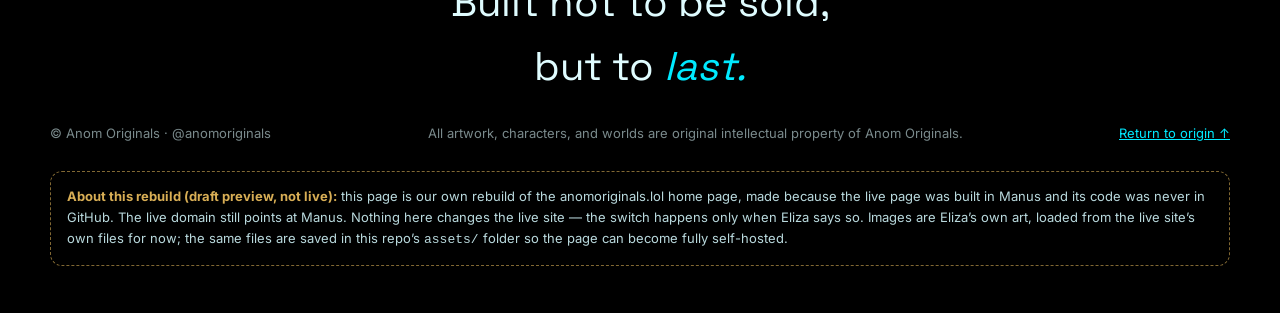
==== commit f08ebe3f: "Update Pixel & Dot world card to use pixel-dot-originals.webp" ====
--- a/index.html
+++ b/index.html
@@ -152,8 +152,8 @@
         <div class="world-card__body"><p class="world-card__eyebrow">Infrastructure</p><h3>Digital Systems</h3><p>The public city hub connecting lounges, purposeful games, missions, field notes, and local experience controls.</p><span class="status status--build">Build</span></div>
       </a>
       <a class="world-card house-1" href="https://anomoriginals.lol/#guardians">
-        <div class="world-card__art"><img src="assets/pixel-dot_d0d2466b.webp" alt="Pixel &amp; Dot" loading="lazy"></div>
-        <div class="world-card__body"><p class="world-card__eyebrow">Guardians of feeling</p><h3>Pixel &amp; Dot</h3><p>A character-led world balancing electric exploration with gentle, receptive observation.</p><span class="status status--live">Live</span></div>
+        <div class="world-card__art"><img src="assets/pixel-dot-originals.webp" alt="Pixel and Dot, the big sibling and the new baby" loading="lazy"></div>
+        <div class="world-card__body"><p class="world-card__eyebrow">Guardians of feeling</p><h3>Pixel &amp; Dot</h3><p>Pixel the big sibling and baby Dot, sharing a room and a mission — and a special sound, &ldquo;click, click,&rdquo; just theirs.</p><span class="status status--live">Live</span></div>
       </a>
       <a class="world-card" href="https://anomoriginals.myspreadshop.com/" target="_blank" rel="noreferrer">
         <div class="world-card__art"><img src="assets/ridable_rainbow_purple_f47f8e26.png" alt="Digital Store" loading="lazy"></div>
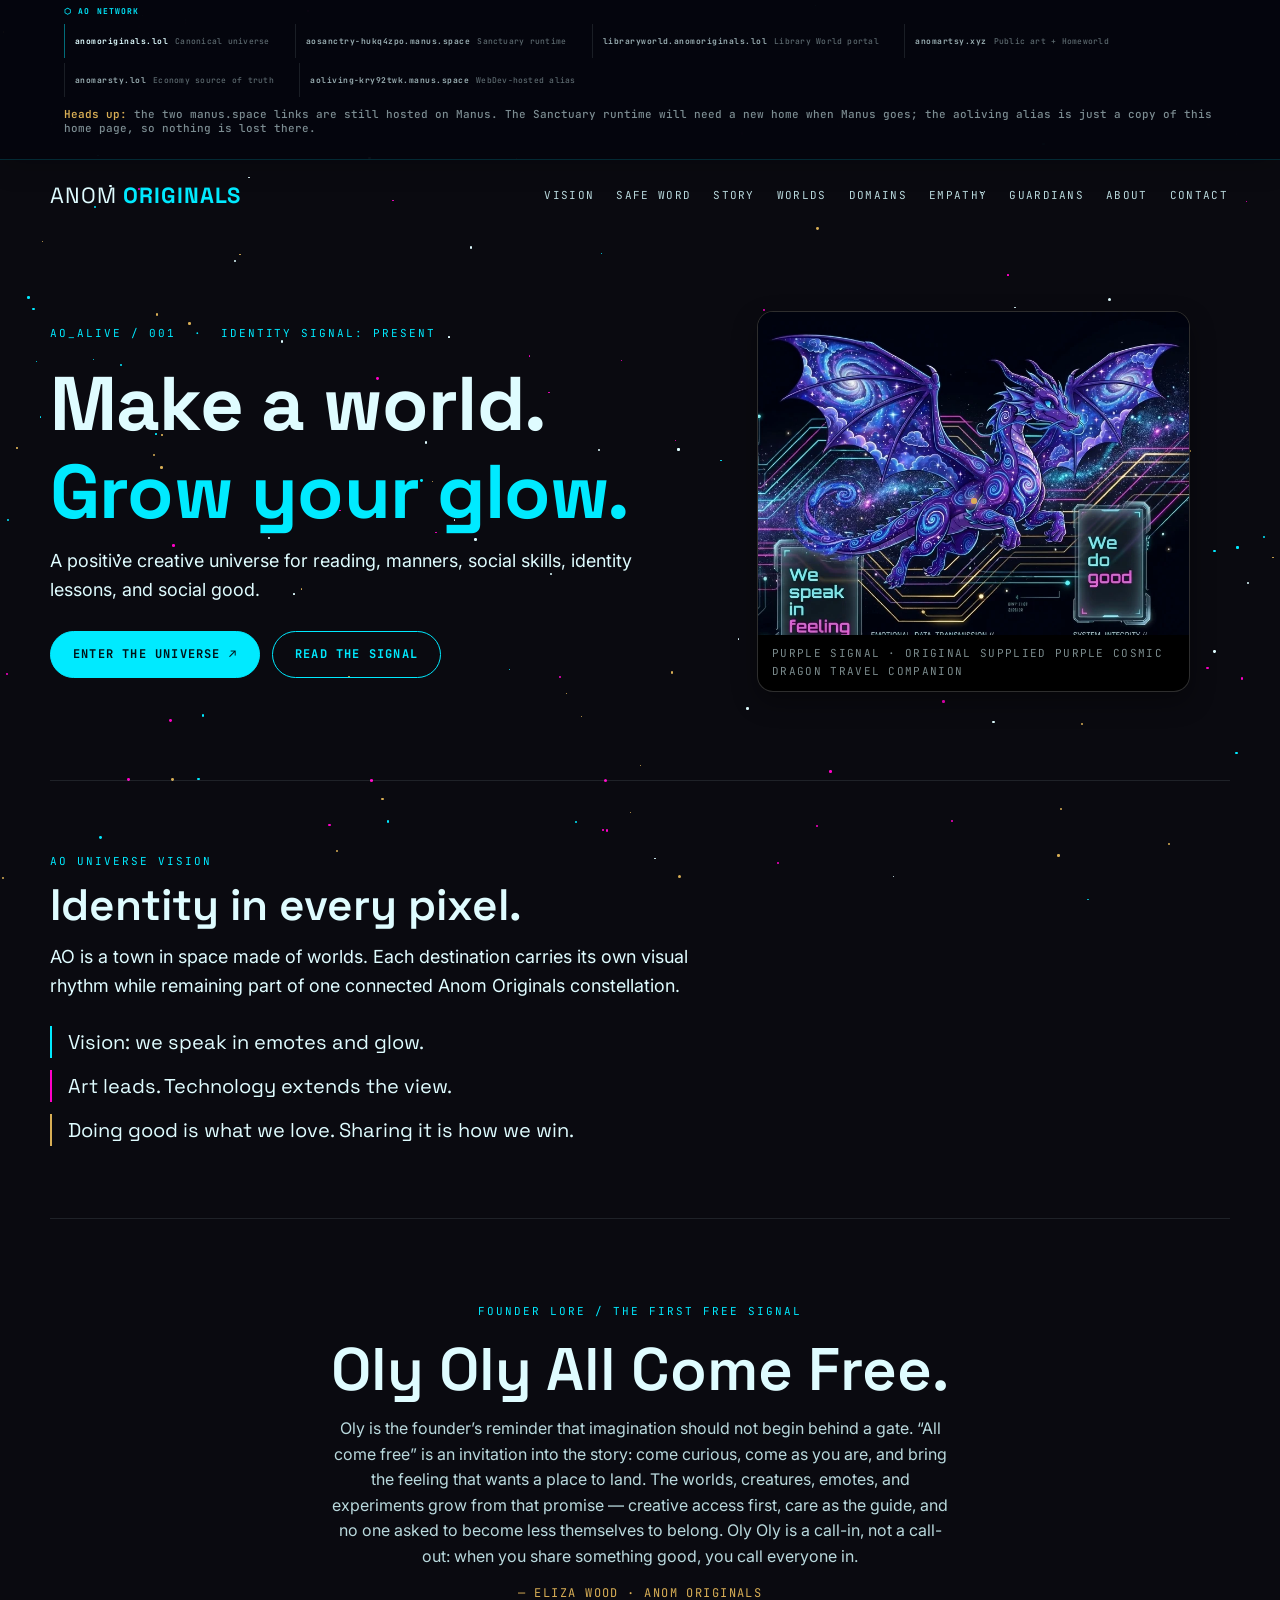
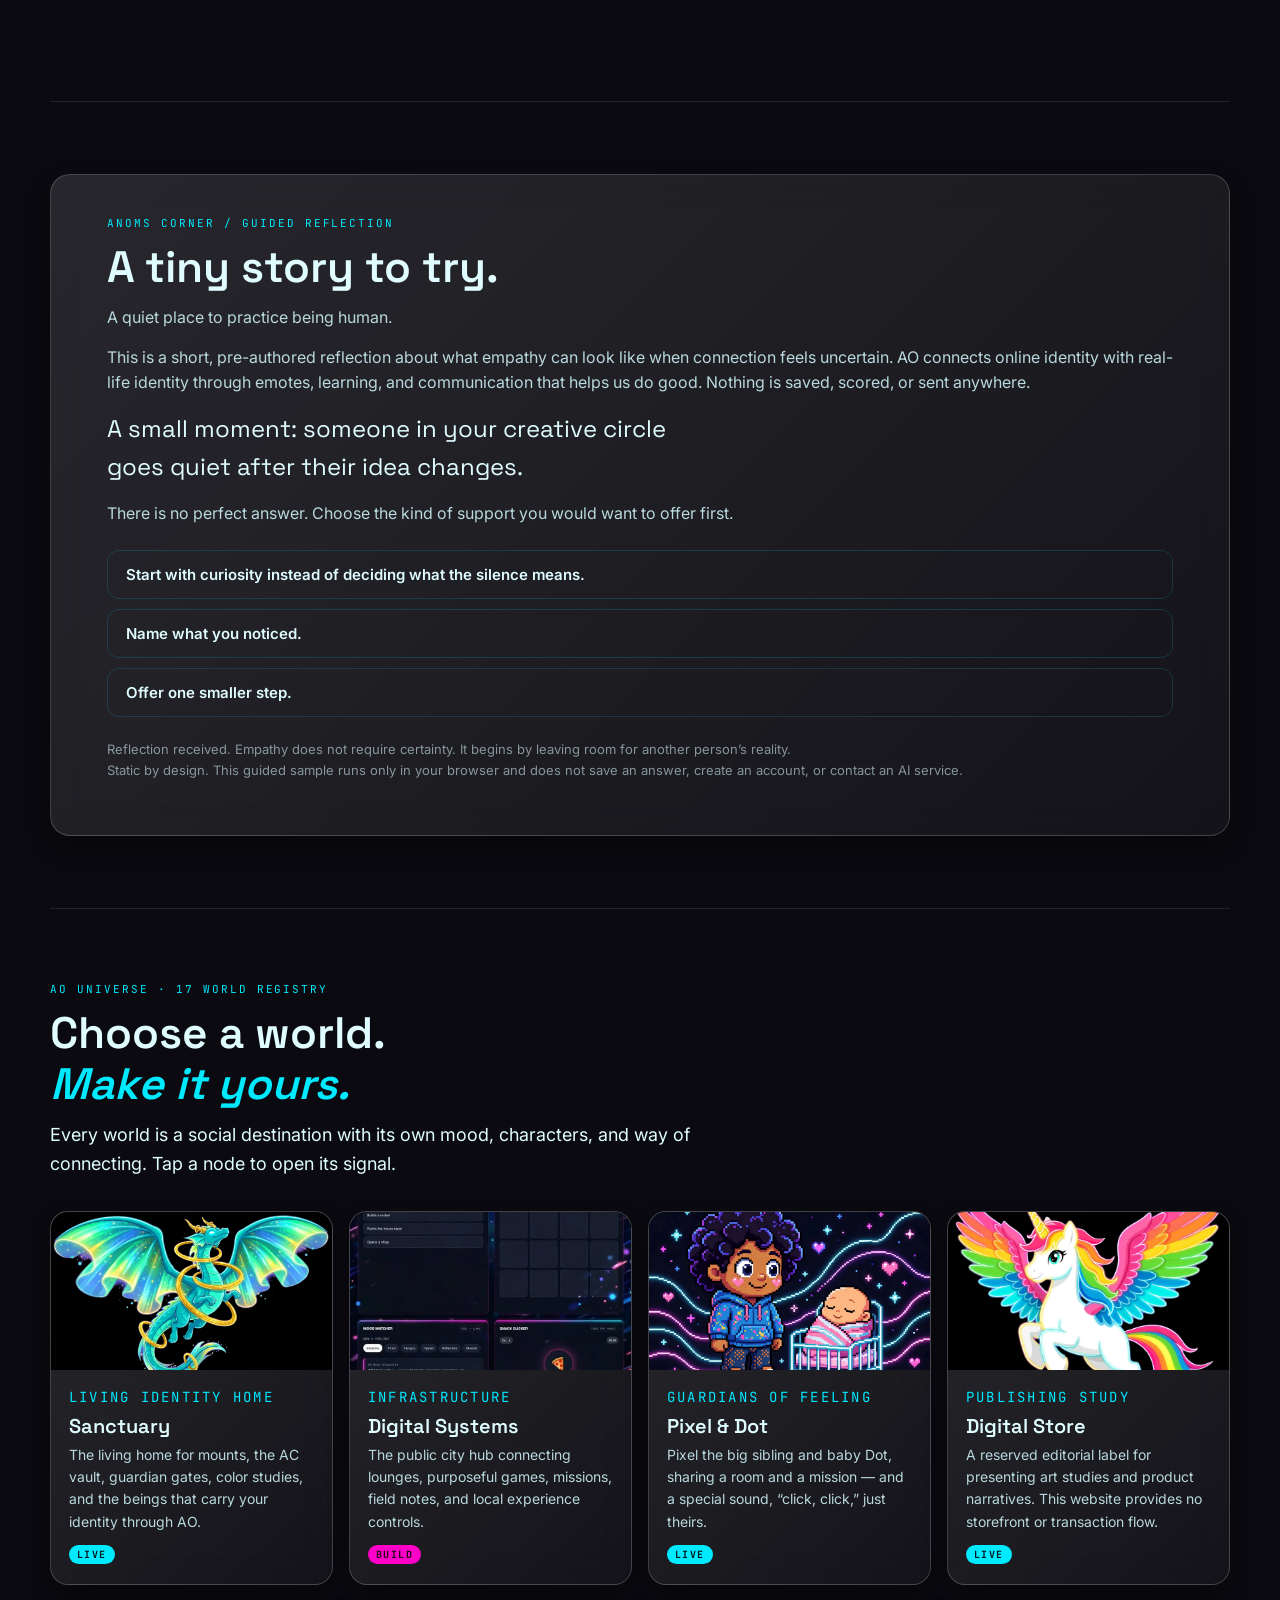
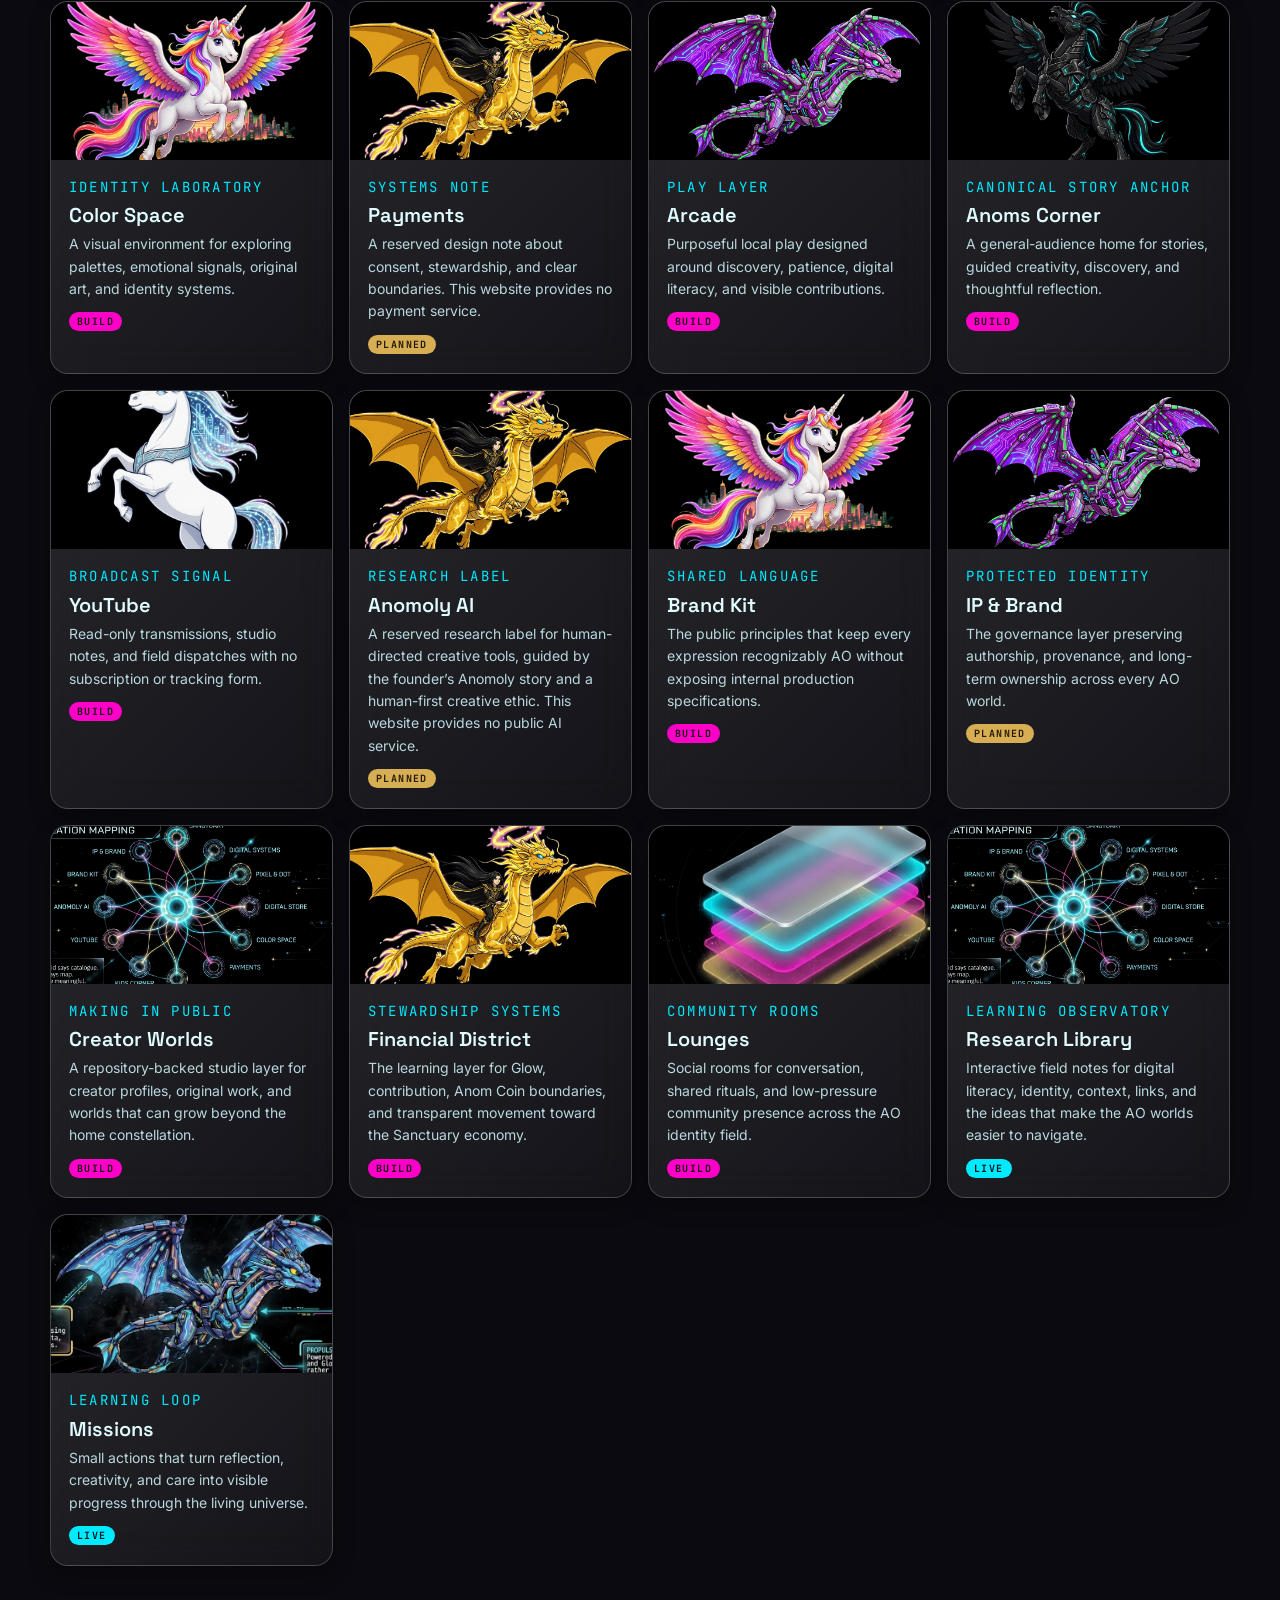
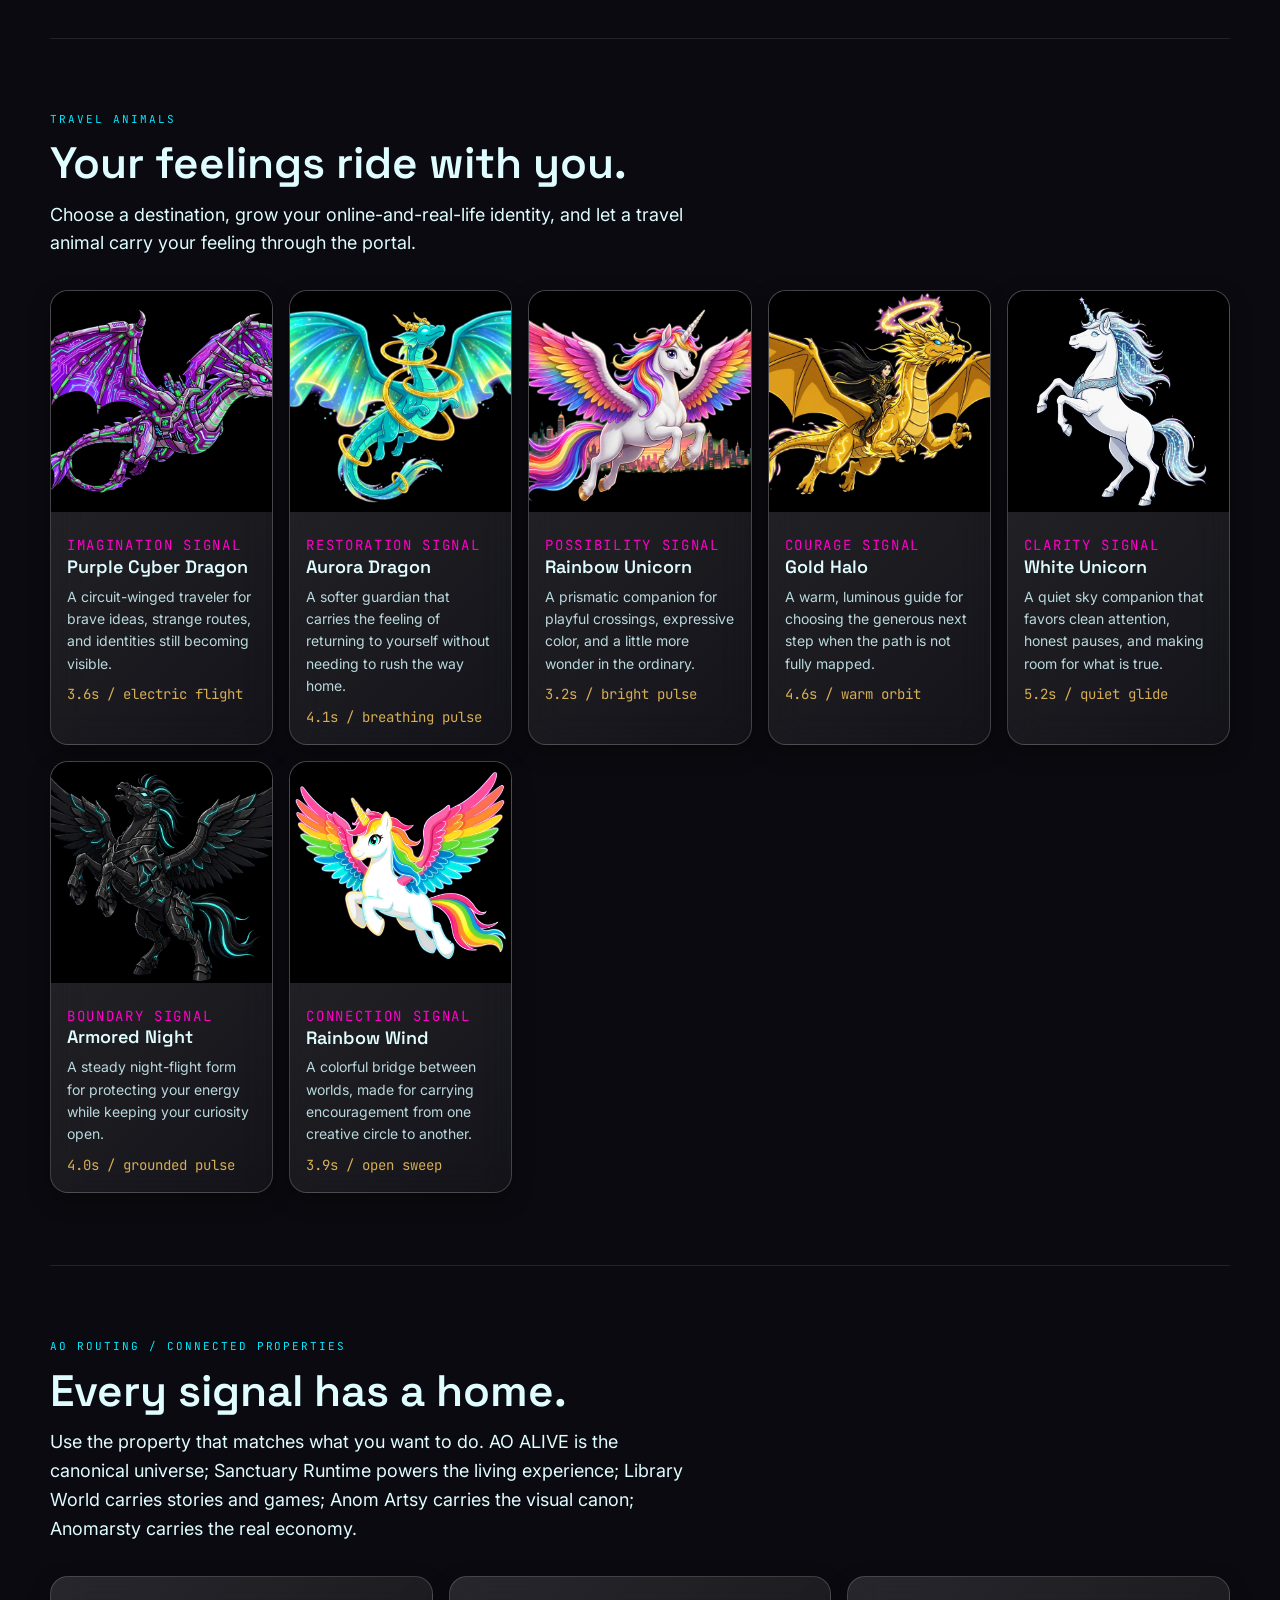
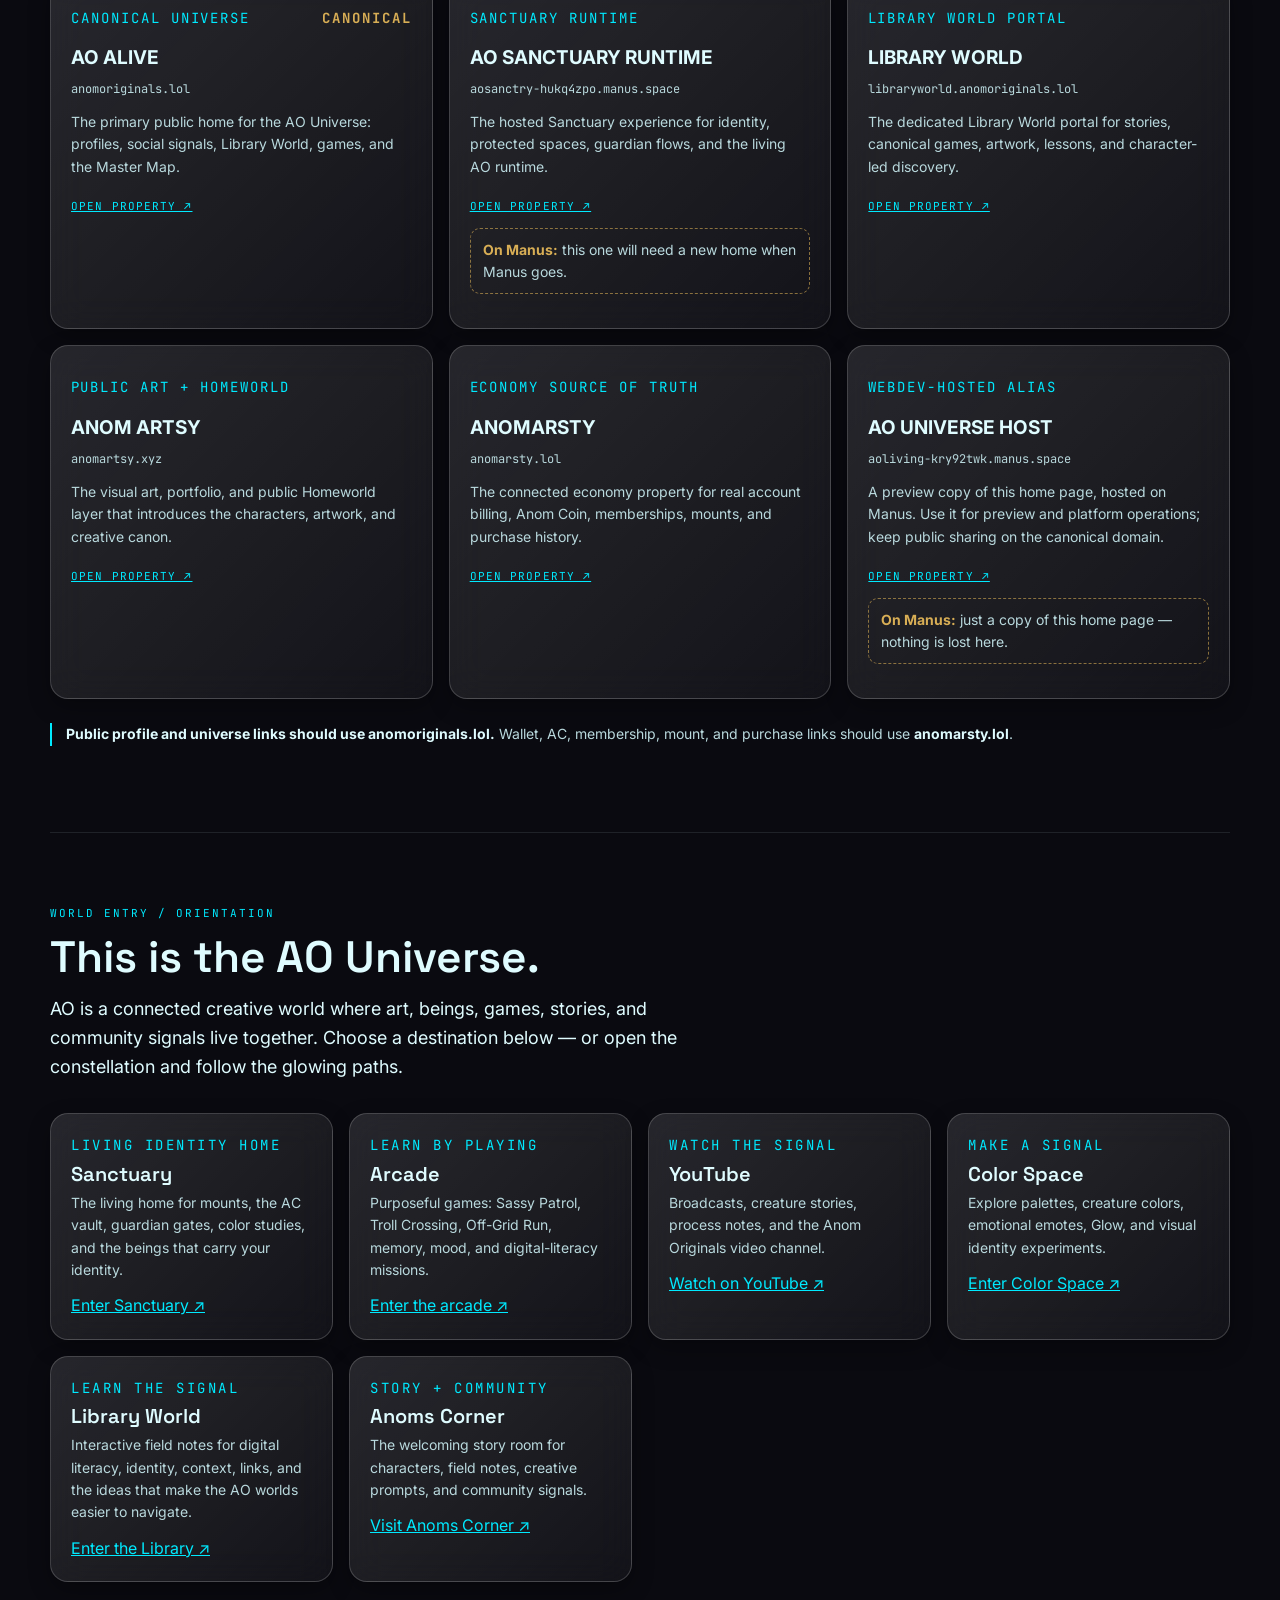
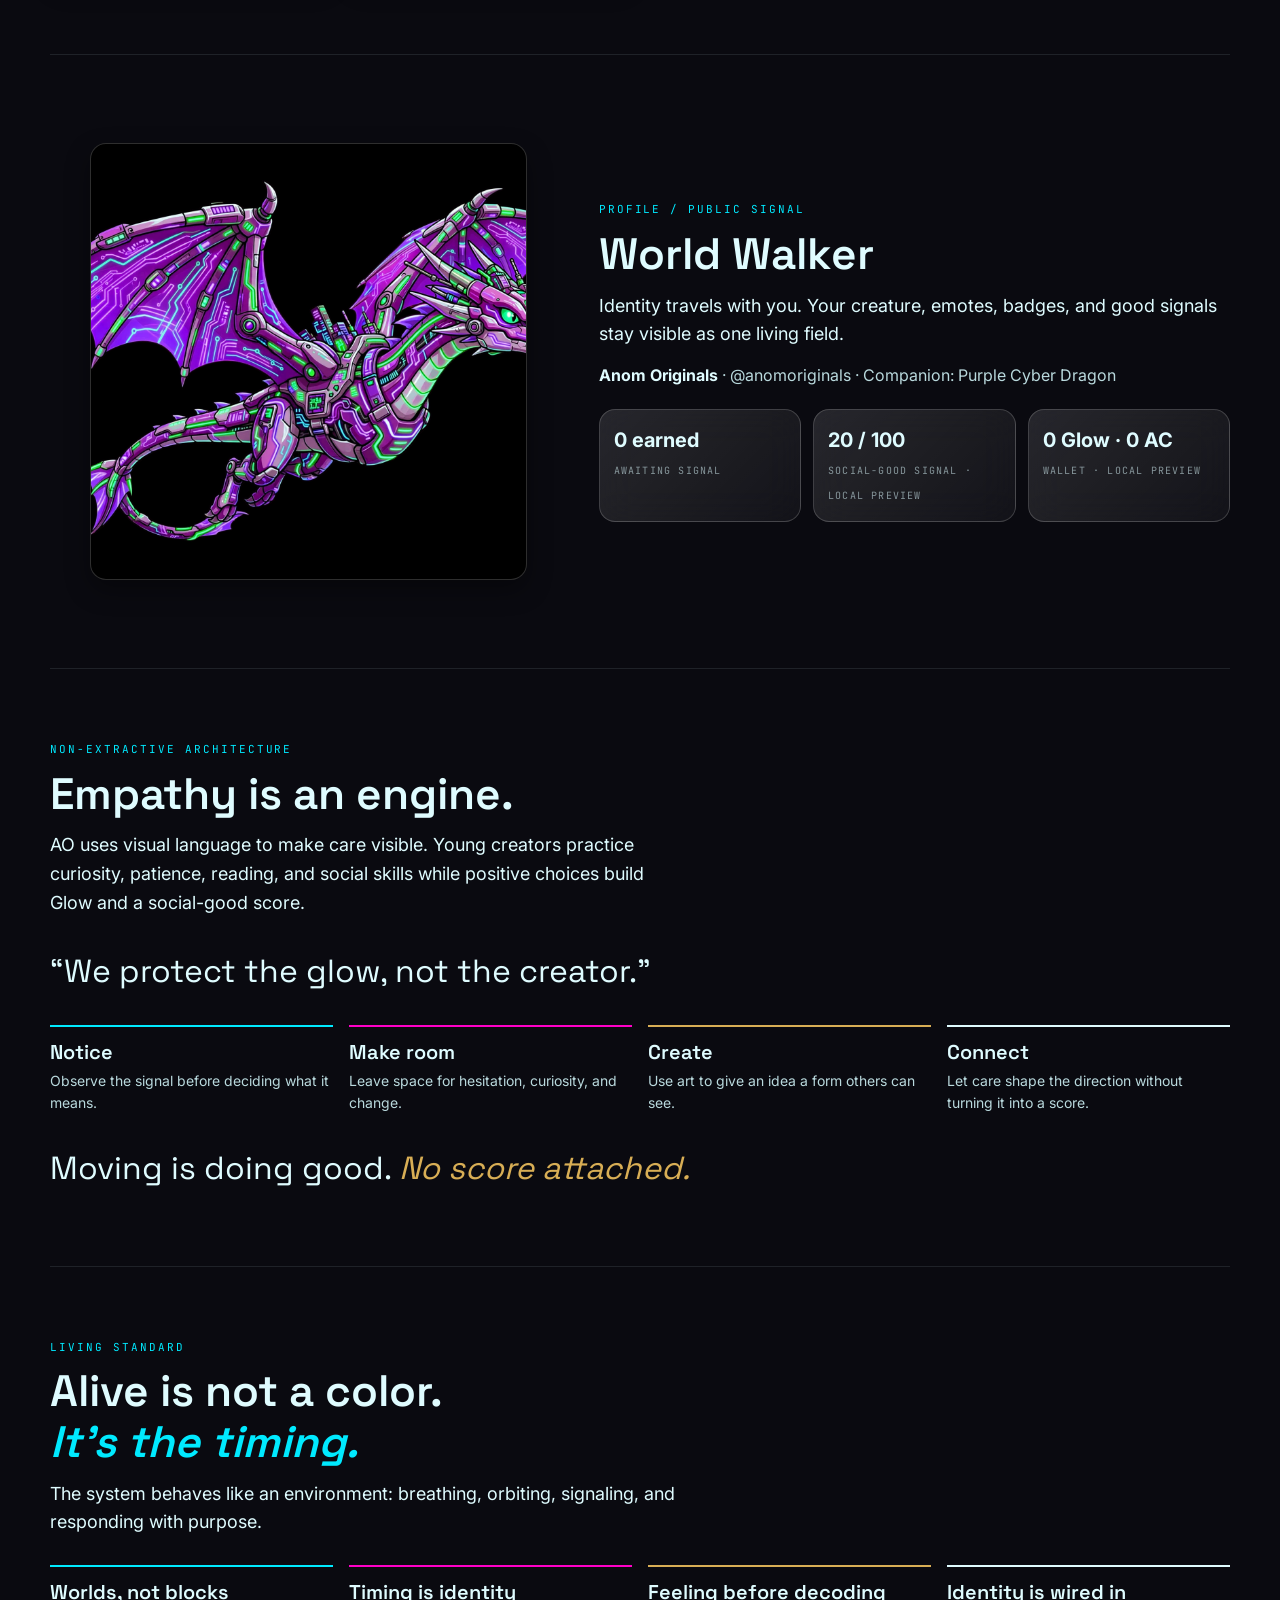
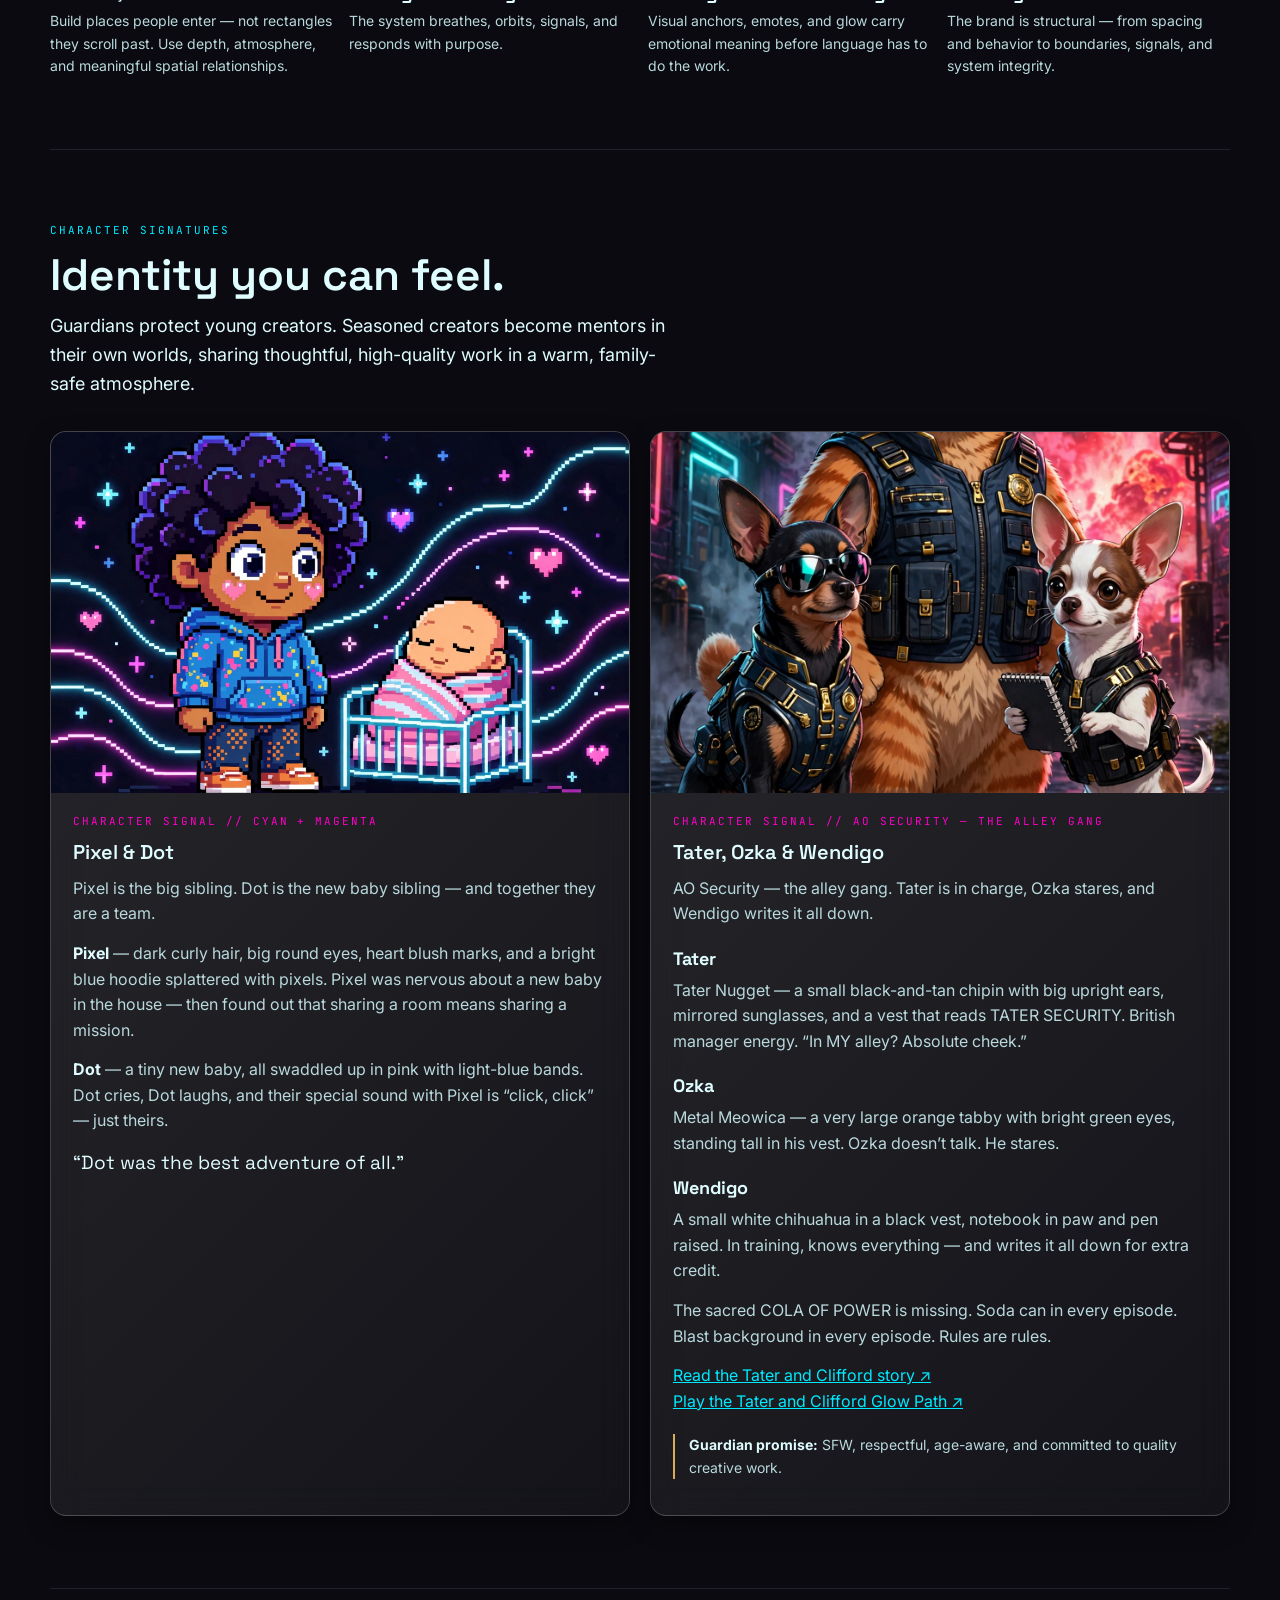
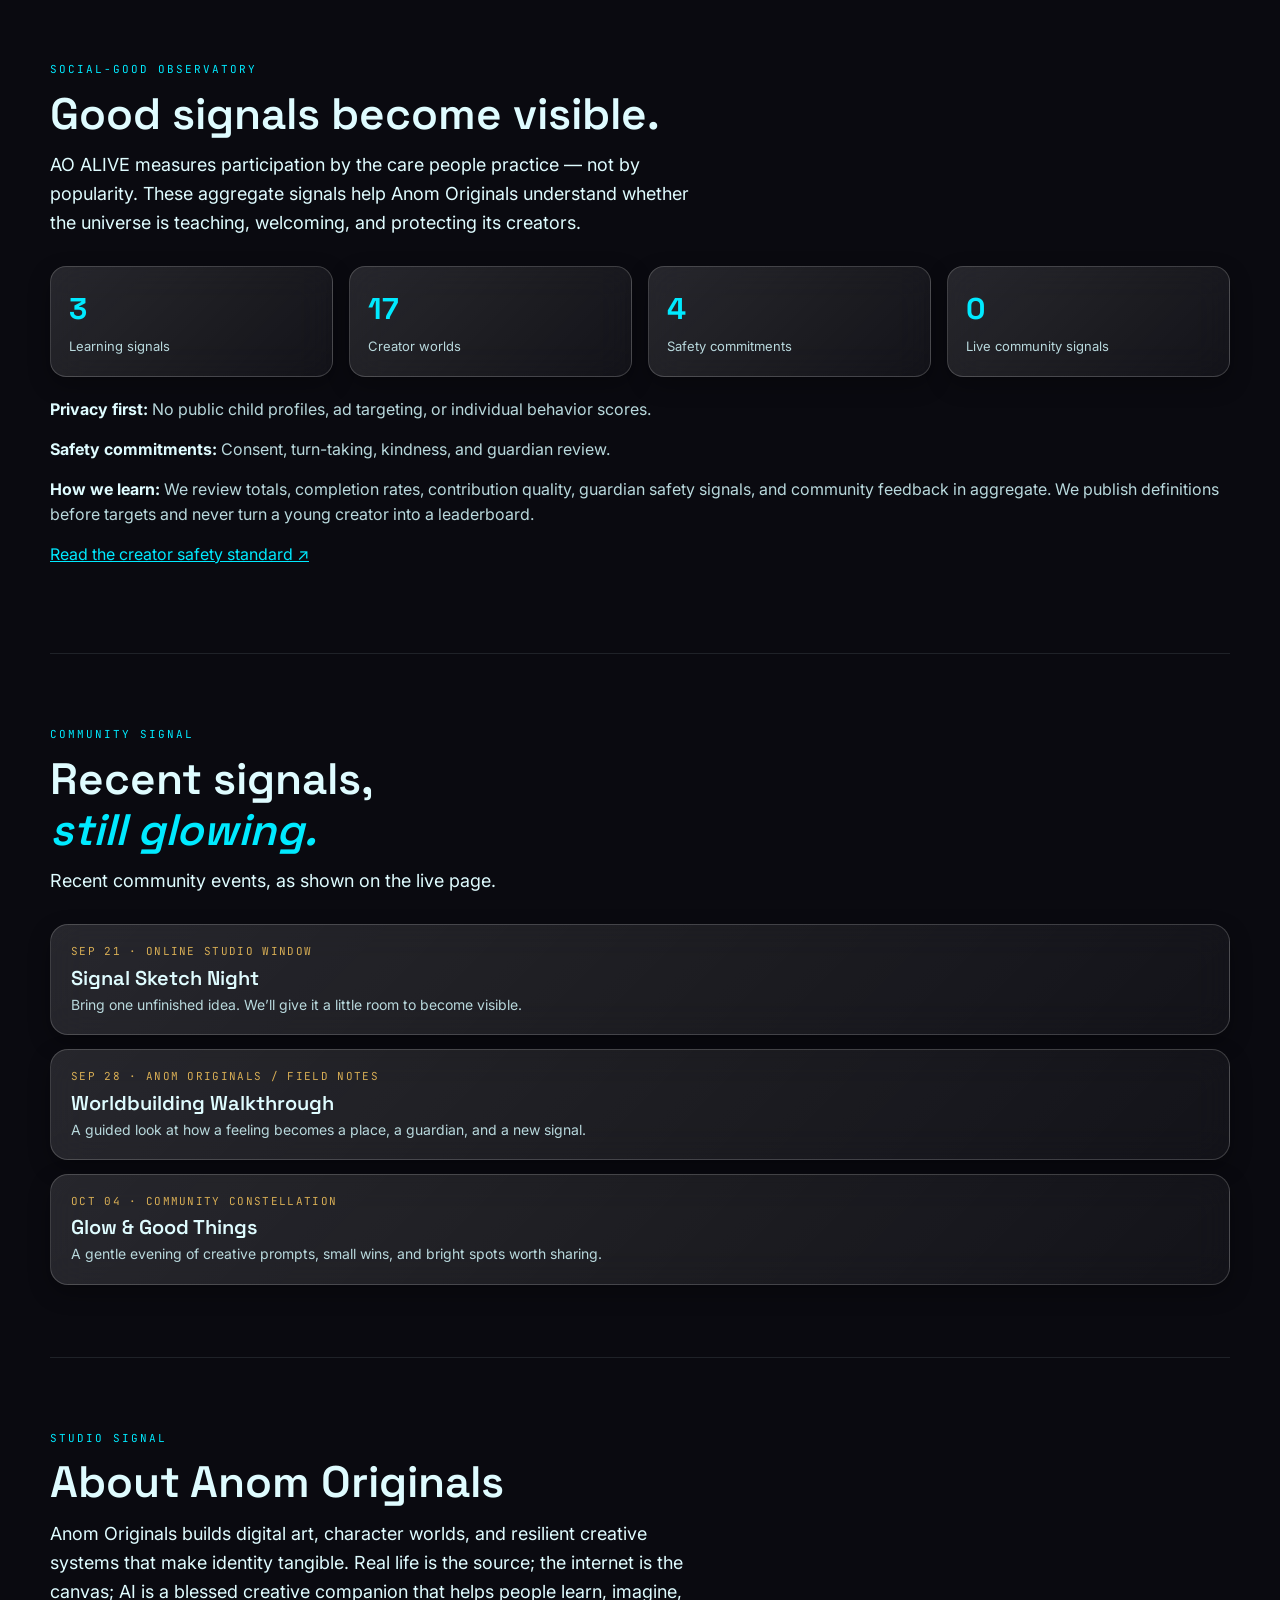
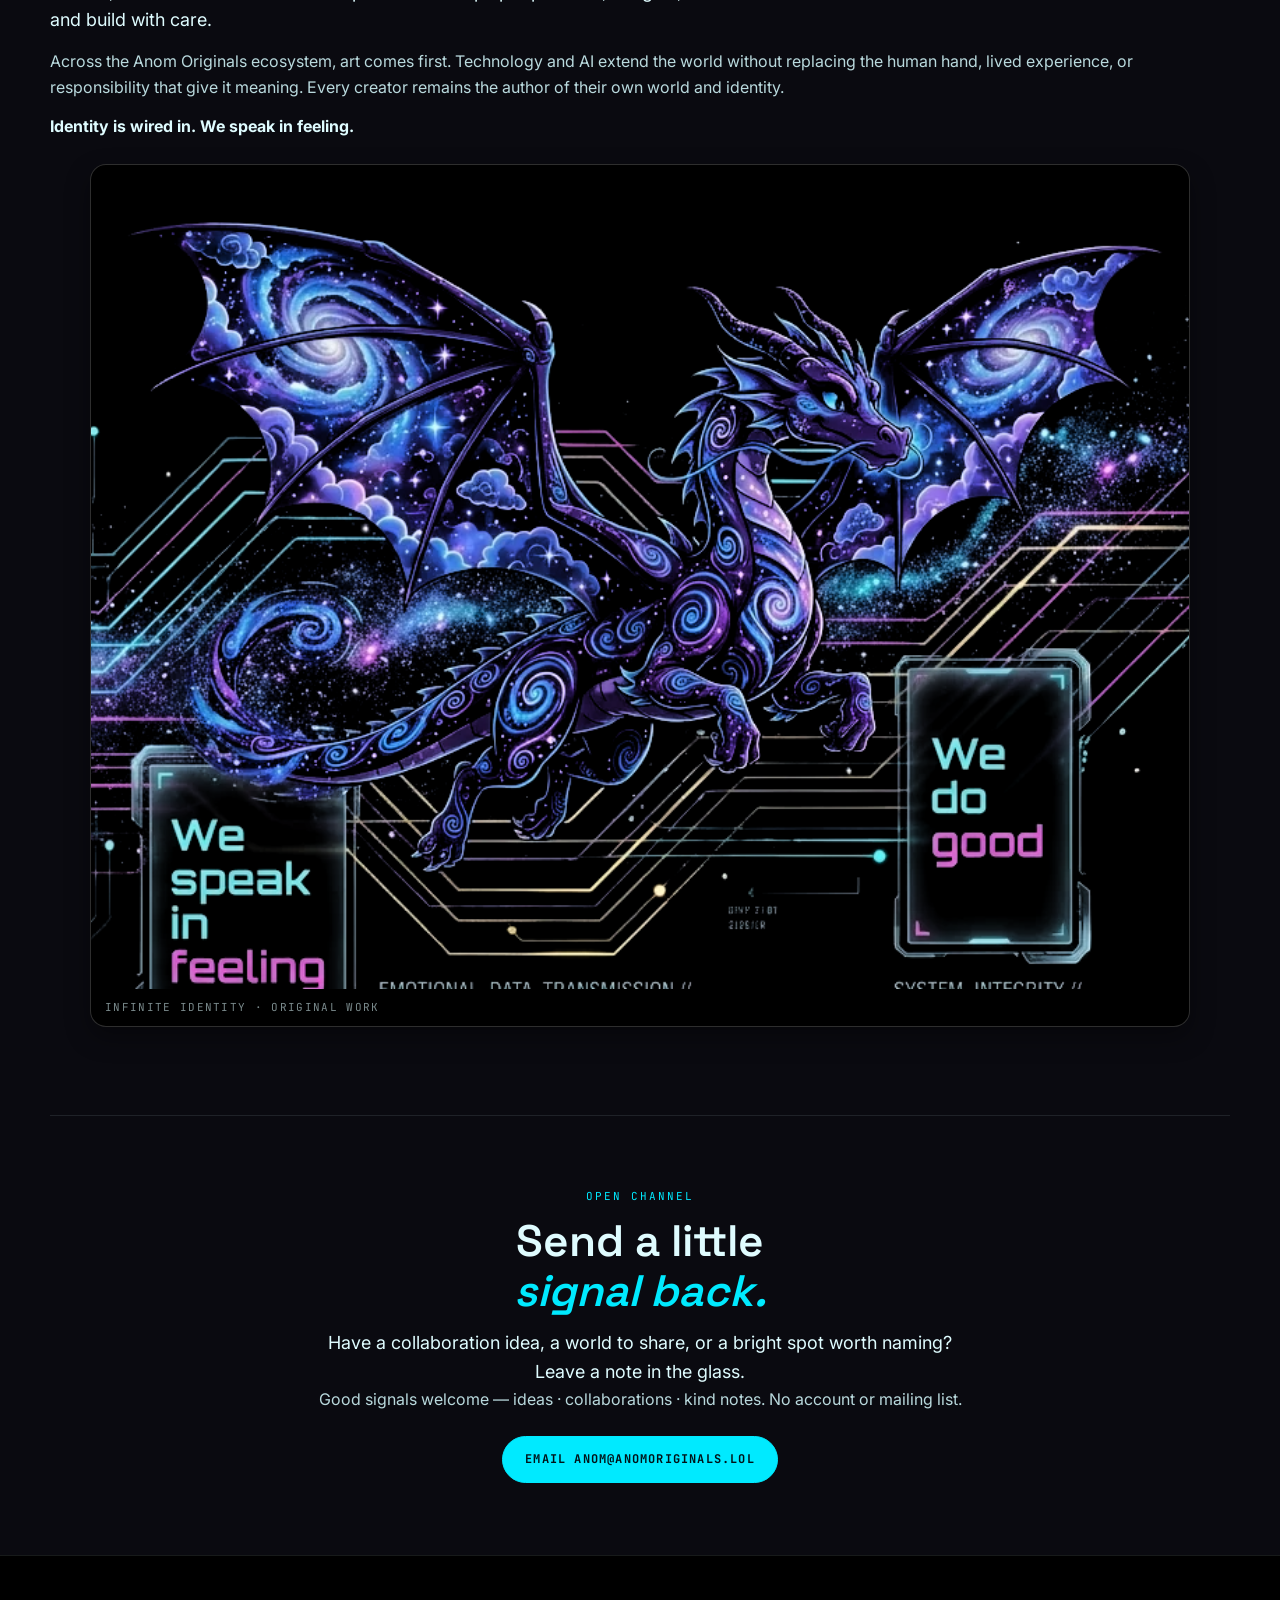
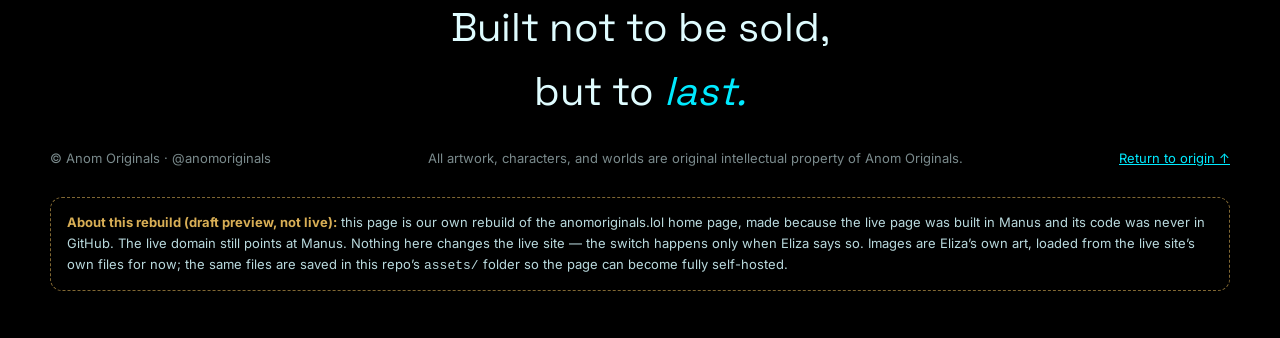
==== commit 9dec48fe: "Add files via upload" ====
--- a/index.html
+++ b/index.html
@@ -95,7 +95,7 @@
     <ul class="vision-lines">
       <li>Vision: we speak in emotes and glow.</li>
       <li>Art leads. Technology extends the view.</li>
-      <li>Doing good is a direction, not a score.</li>
+      <li>Doing good is what we love. Sharing it is how we win.</li>
     </ul>
   </section>
 
@@ -103,7 +103,7 @@
   <section id="safe-word" class="safe-word">
     <p class="eyebrow">Founder lore / The first free signal</p>
     <h2>Oly Oly All Come Free.</h2>
-    <p>Oly is the founder&rsquo;s reminder that imagination should not begin behind a gate. &ldquo;All come free&rdquo; is an invitation into the story: come curious, come as you are, and bring the feeling that wants a place to land. The worlds, creatures, emotes, and experiments grow from that promise — creative access first, care as the guide, and no one asked to become less themselves to belong.</p>
+    <p>Oly is the founder&rsquo;s reminder that imagination should not begin behind a gate. &ldquo;All come free&rdquo; is an invitation into the story: come curious, come as you are, and bring the feeling that wants a place to land. The worlds, creatures, emotes, and experiments grow from that promise — creative access first, care as the guide, and no one asked to become less themselves to belong. Oly Oly is a call-in, not a call-out: when you share something good, you call everyone in.</p>
     <p class="attribution">— Eliza Wood · Anom Originals</p>
   </section>
 
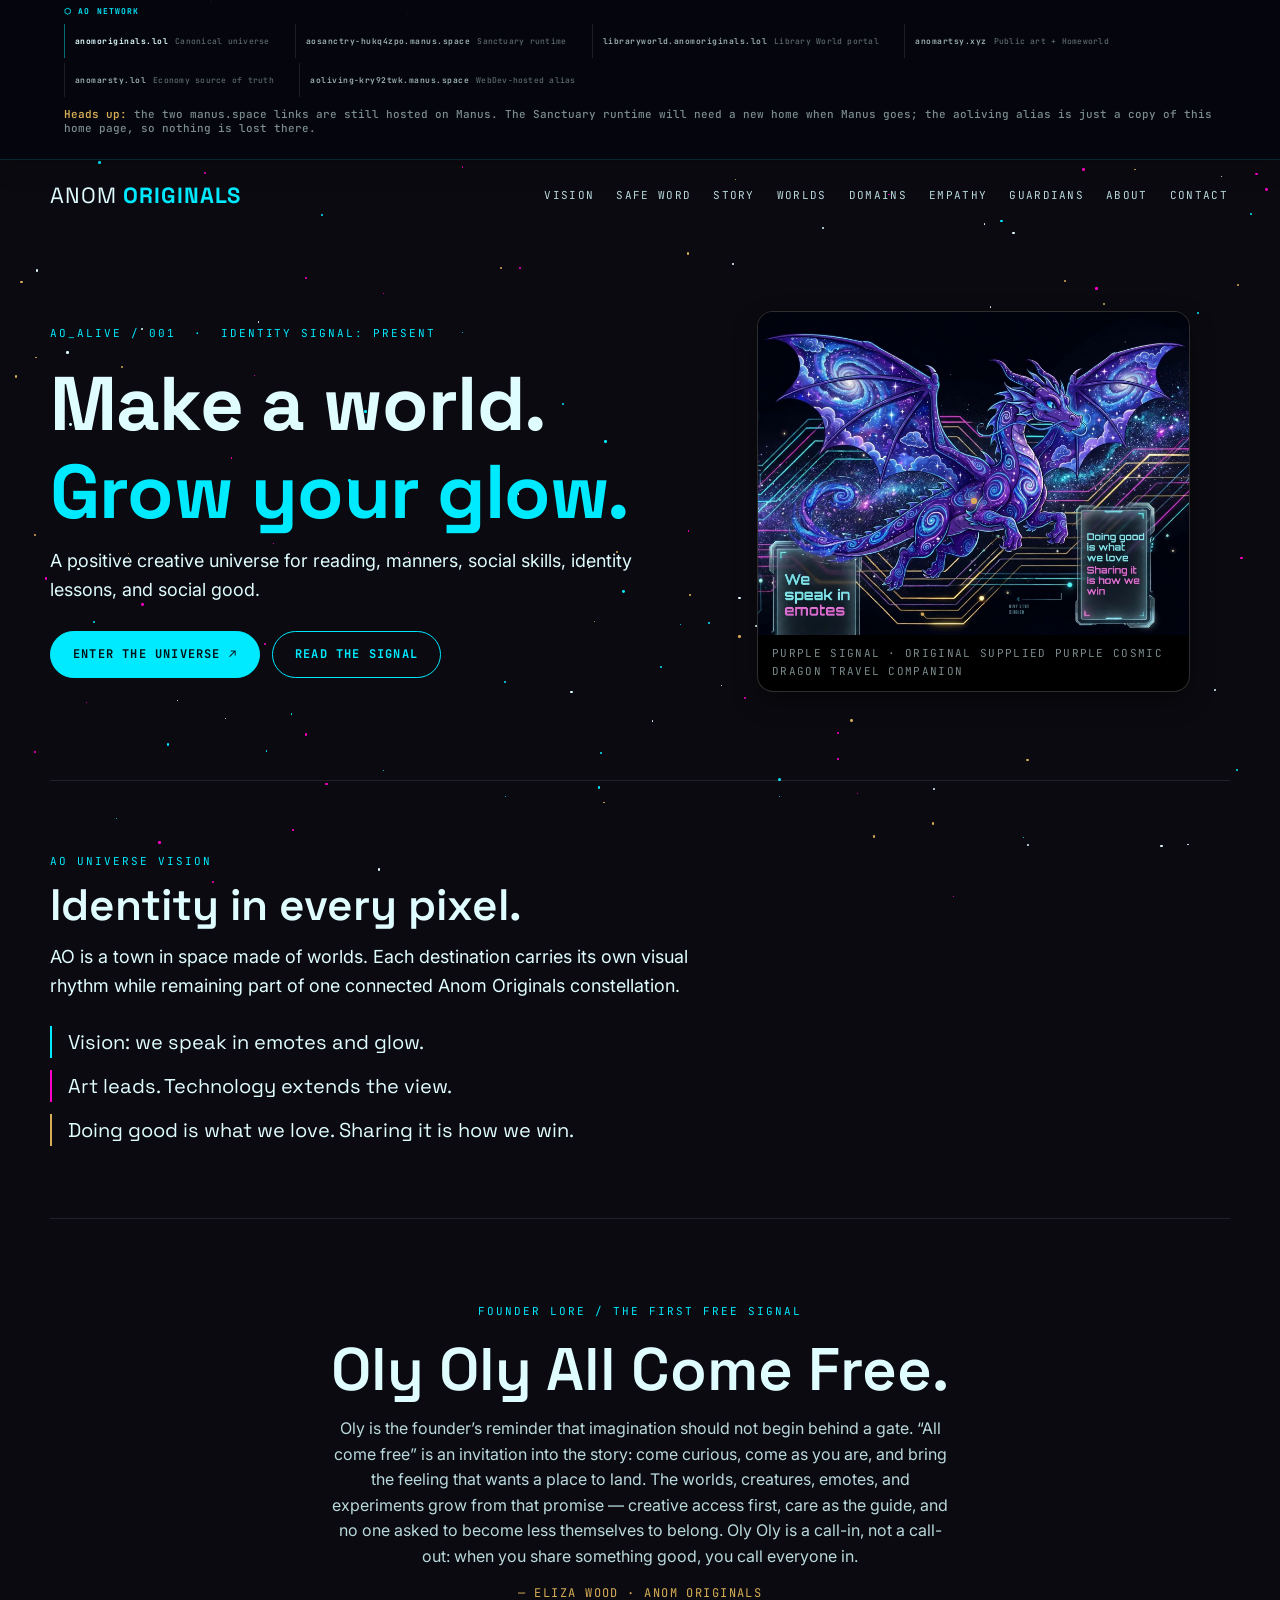
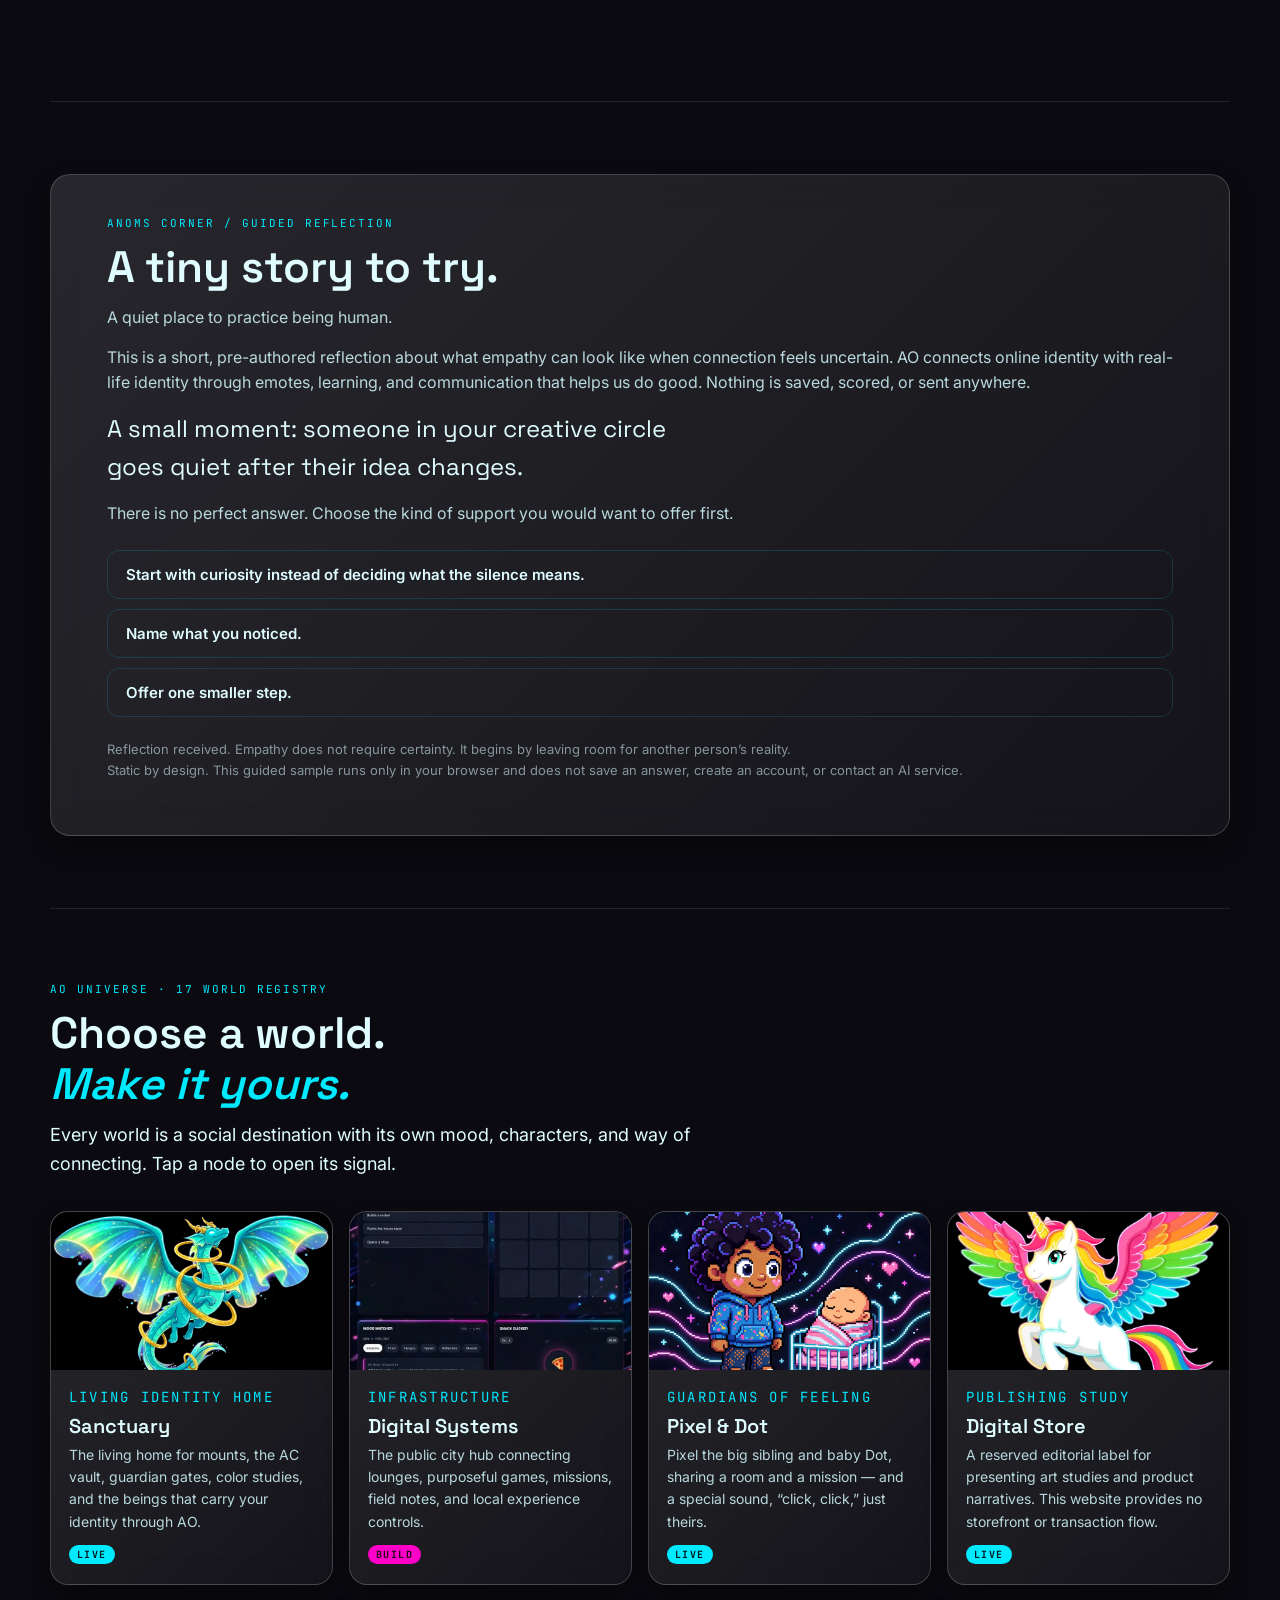
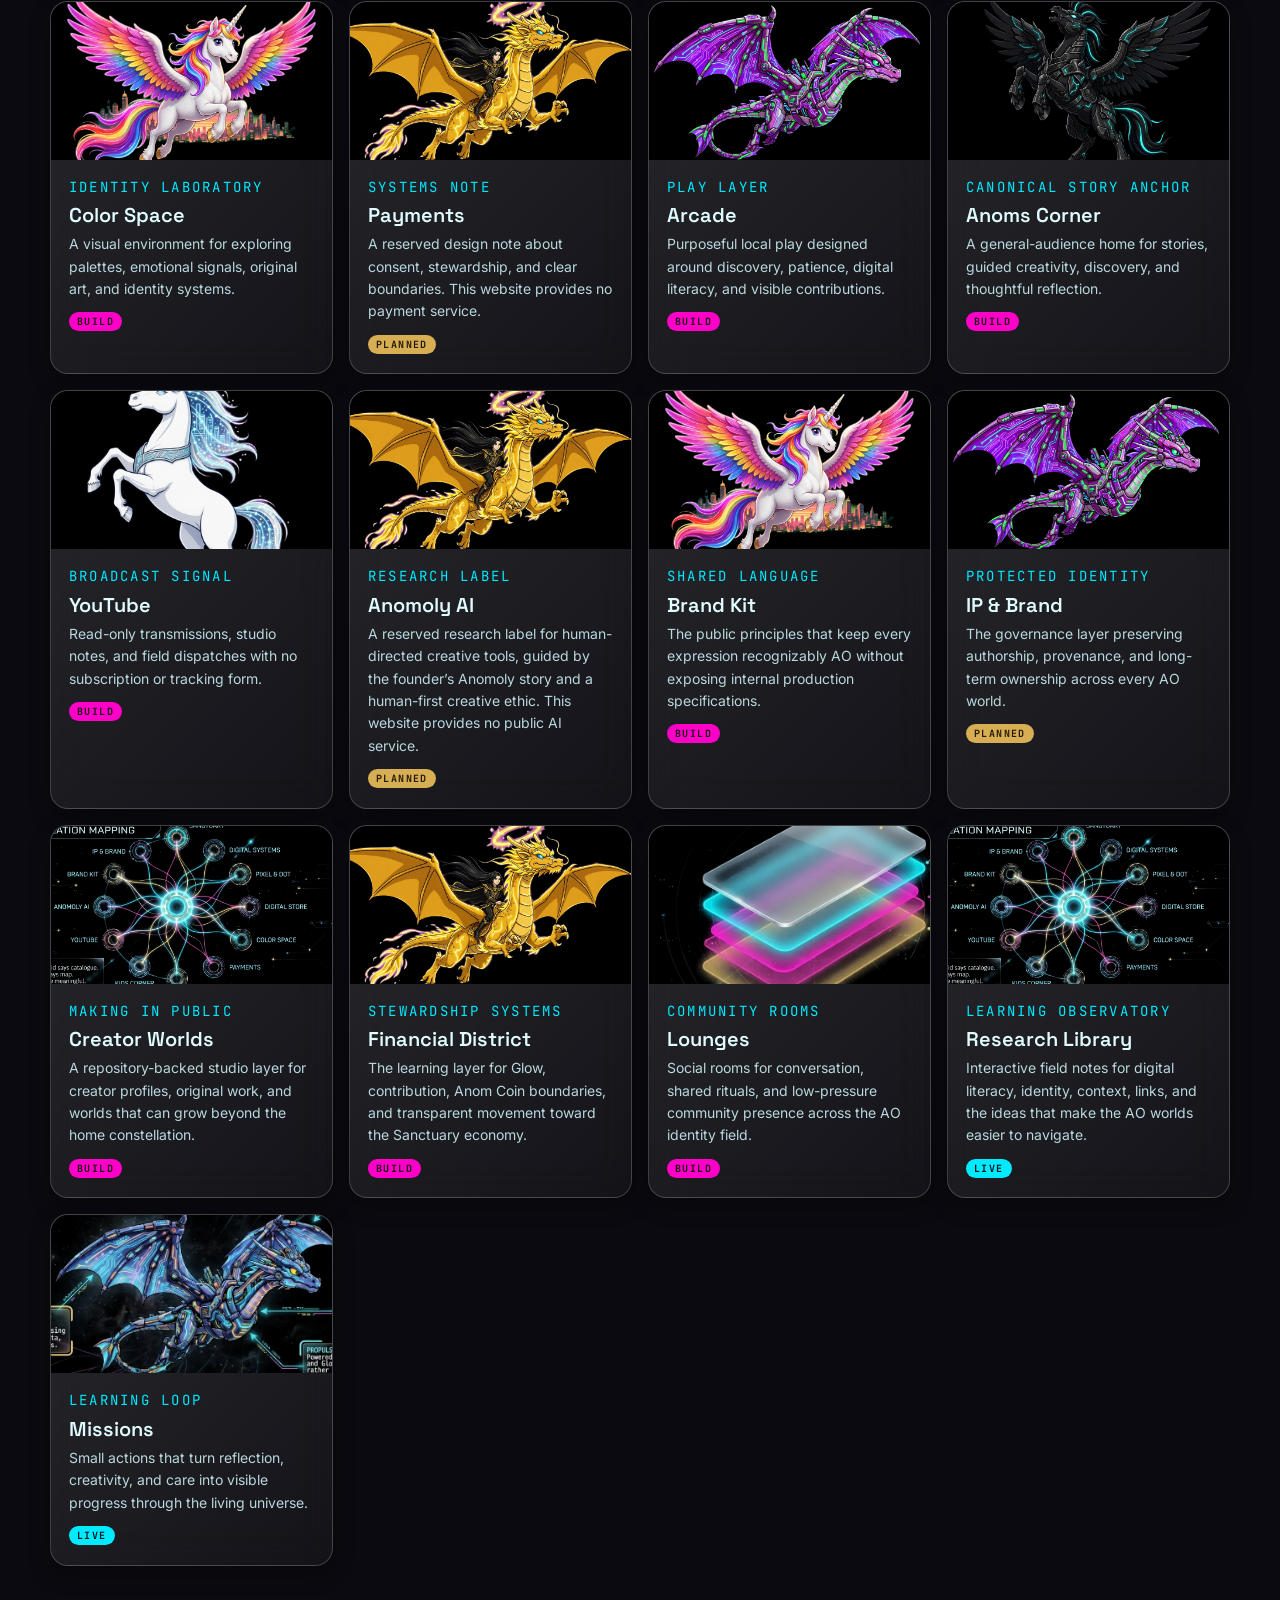
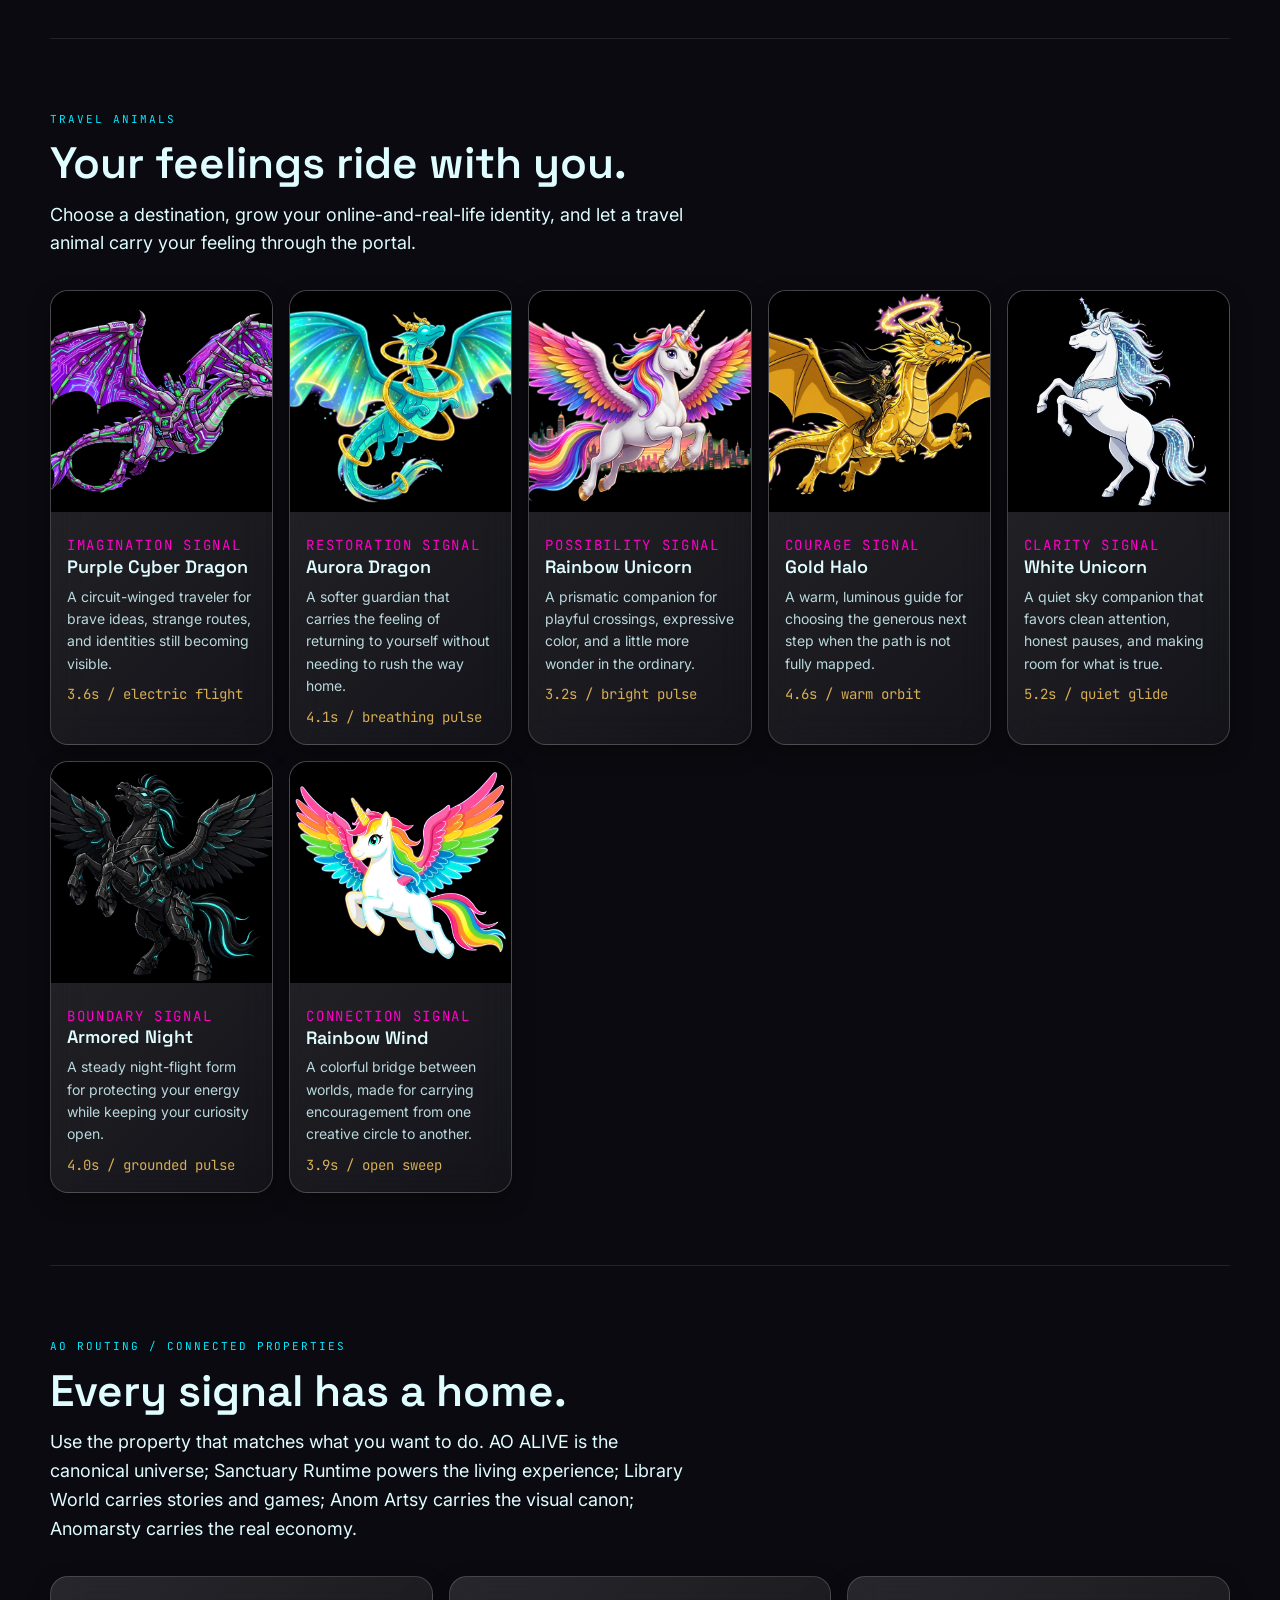
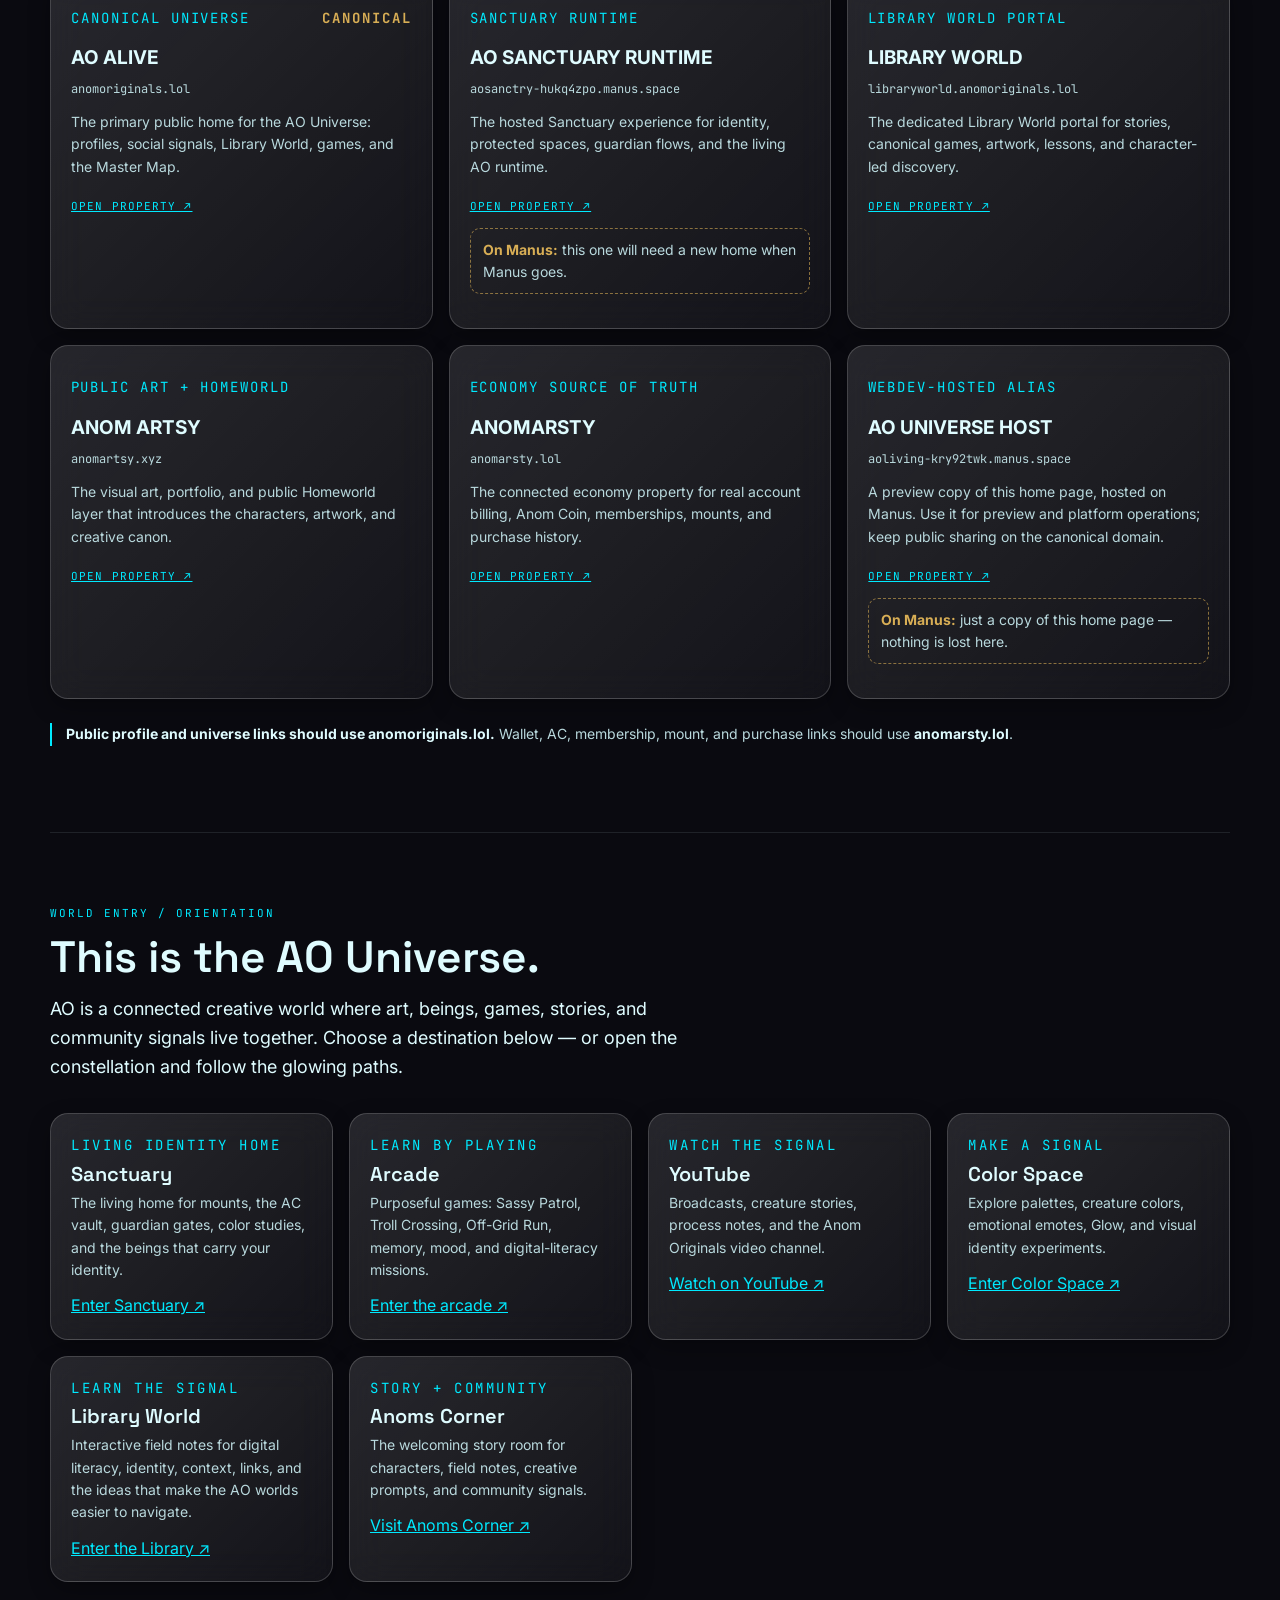
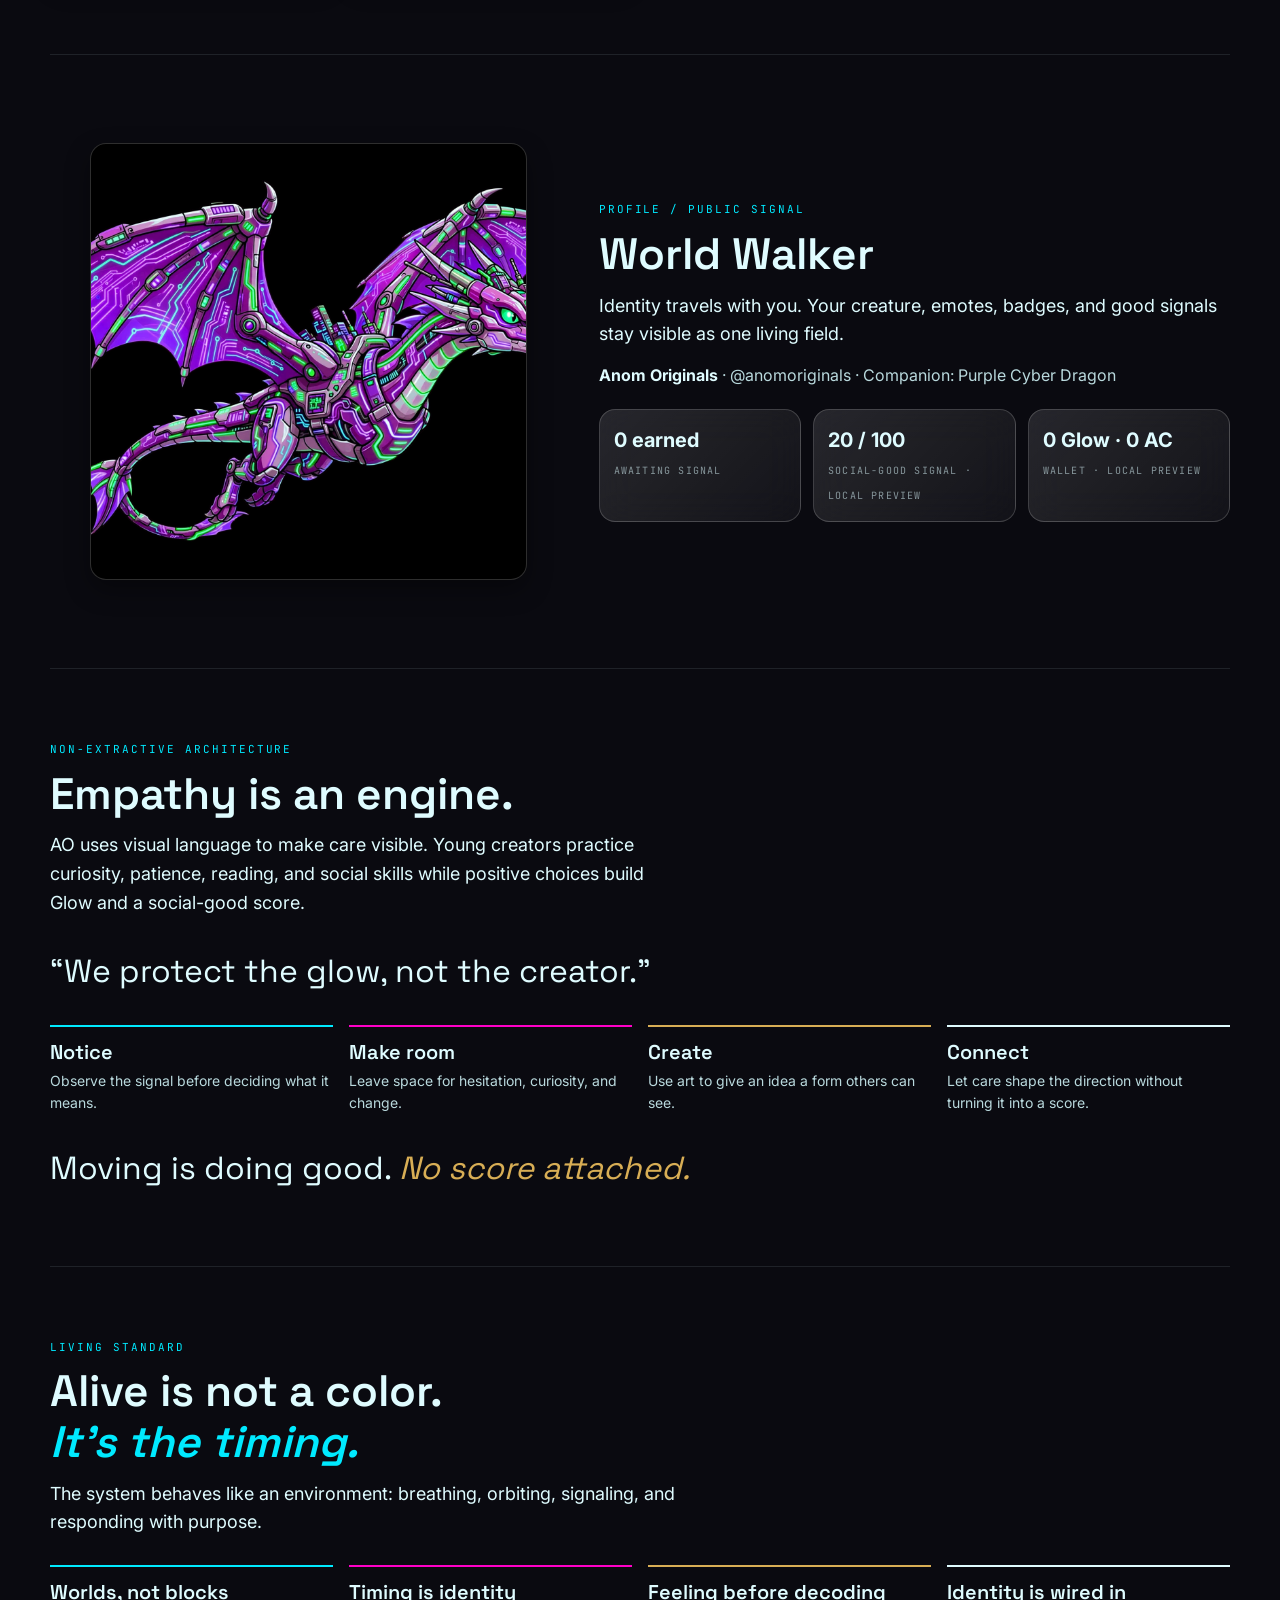
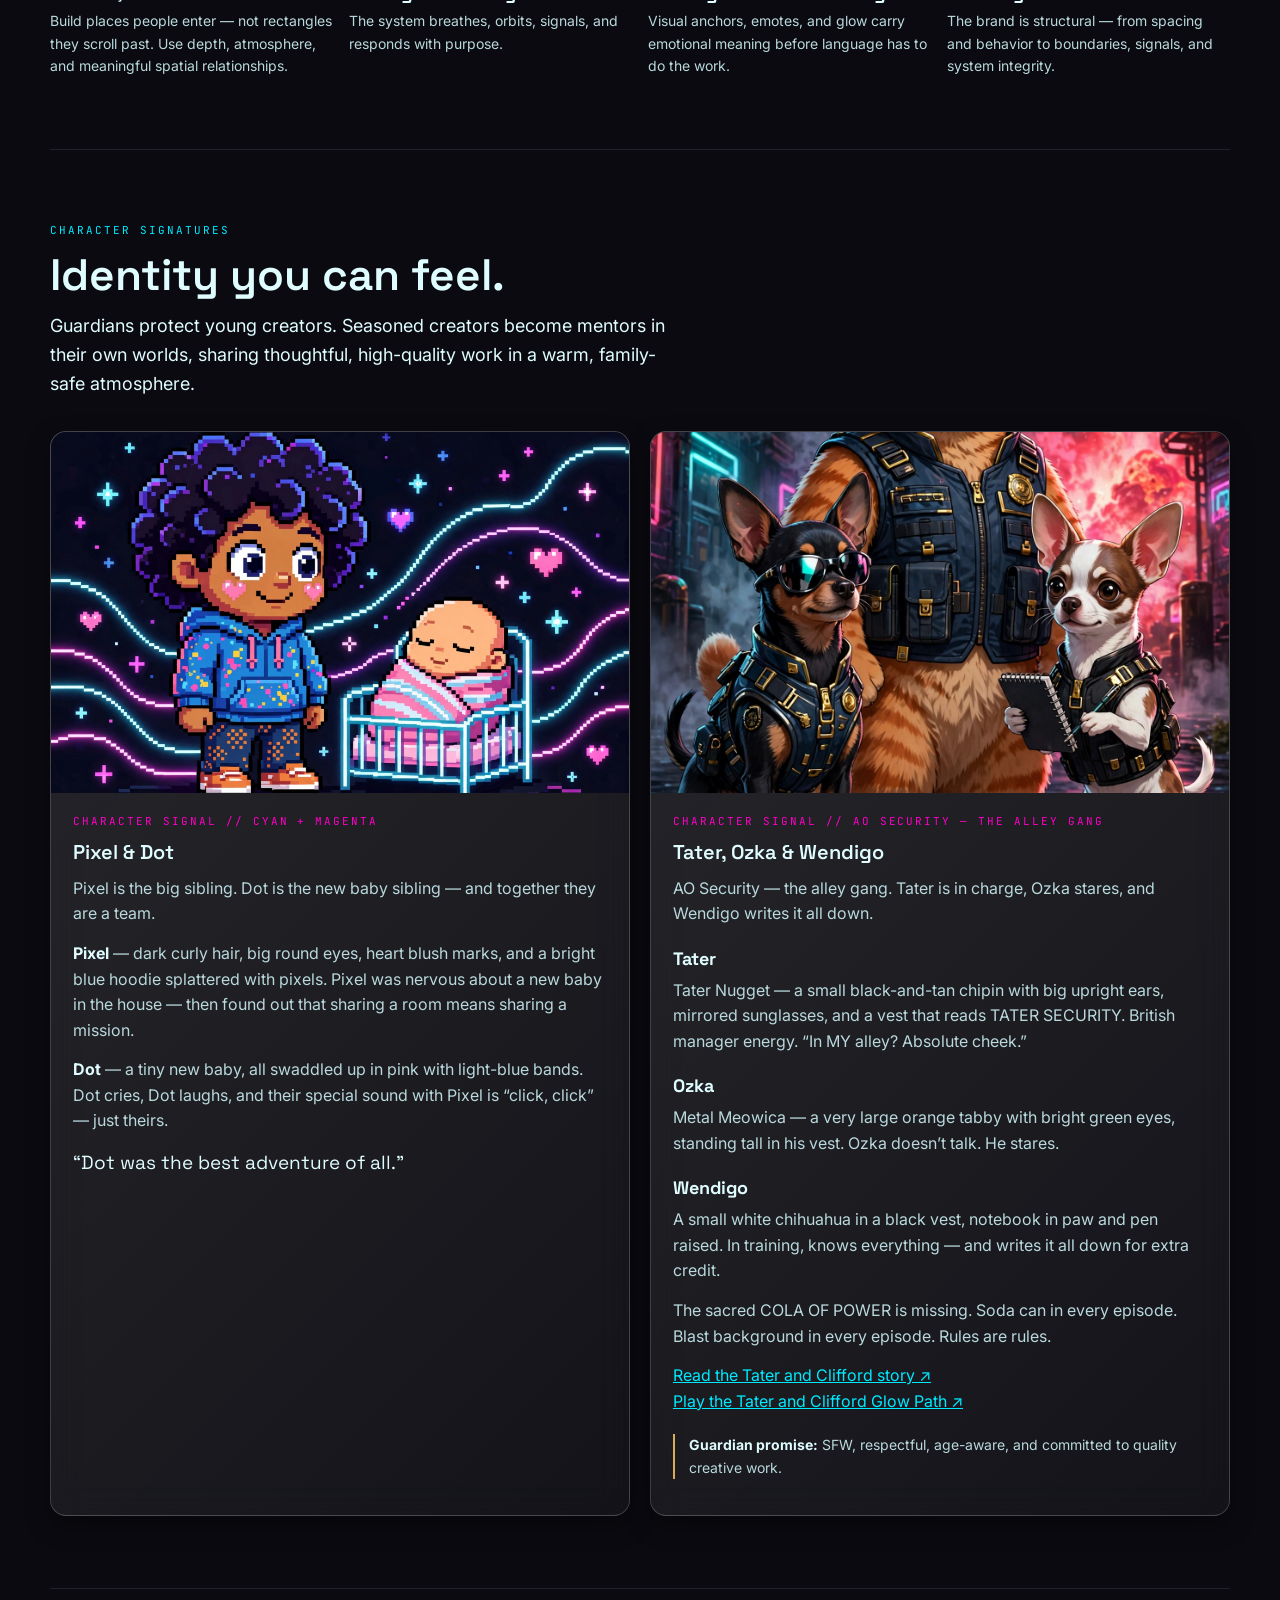
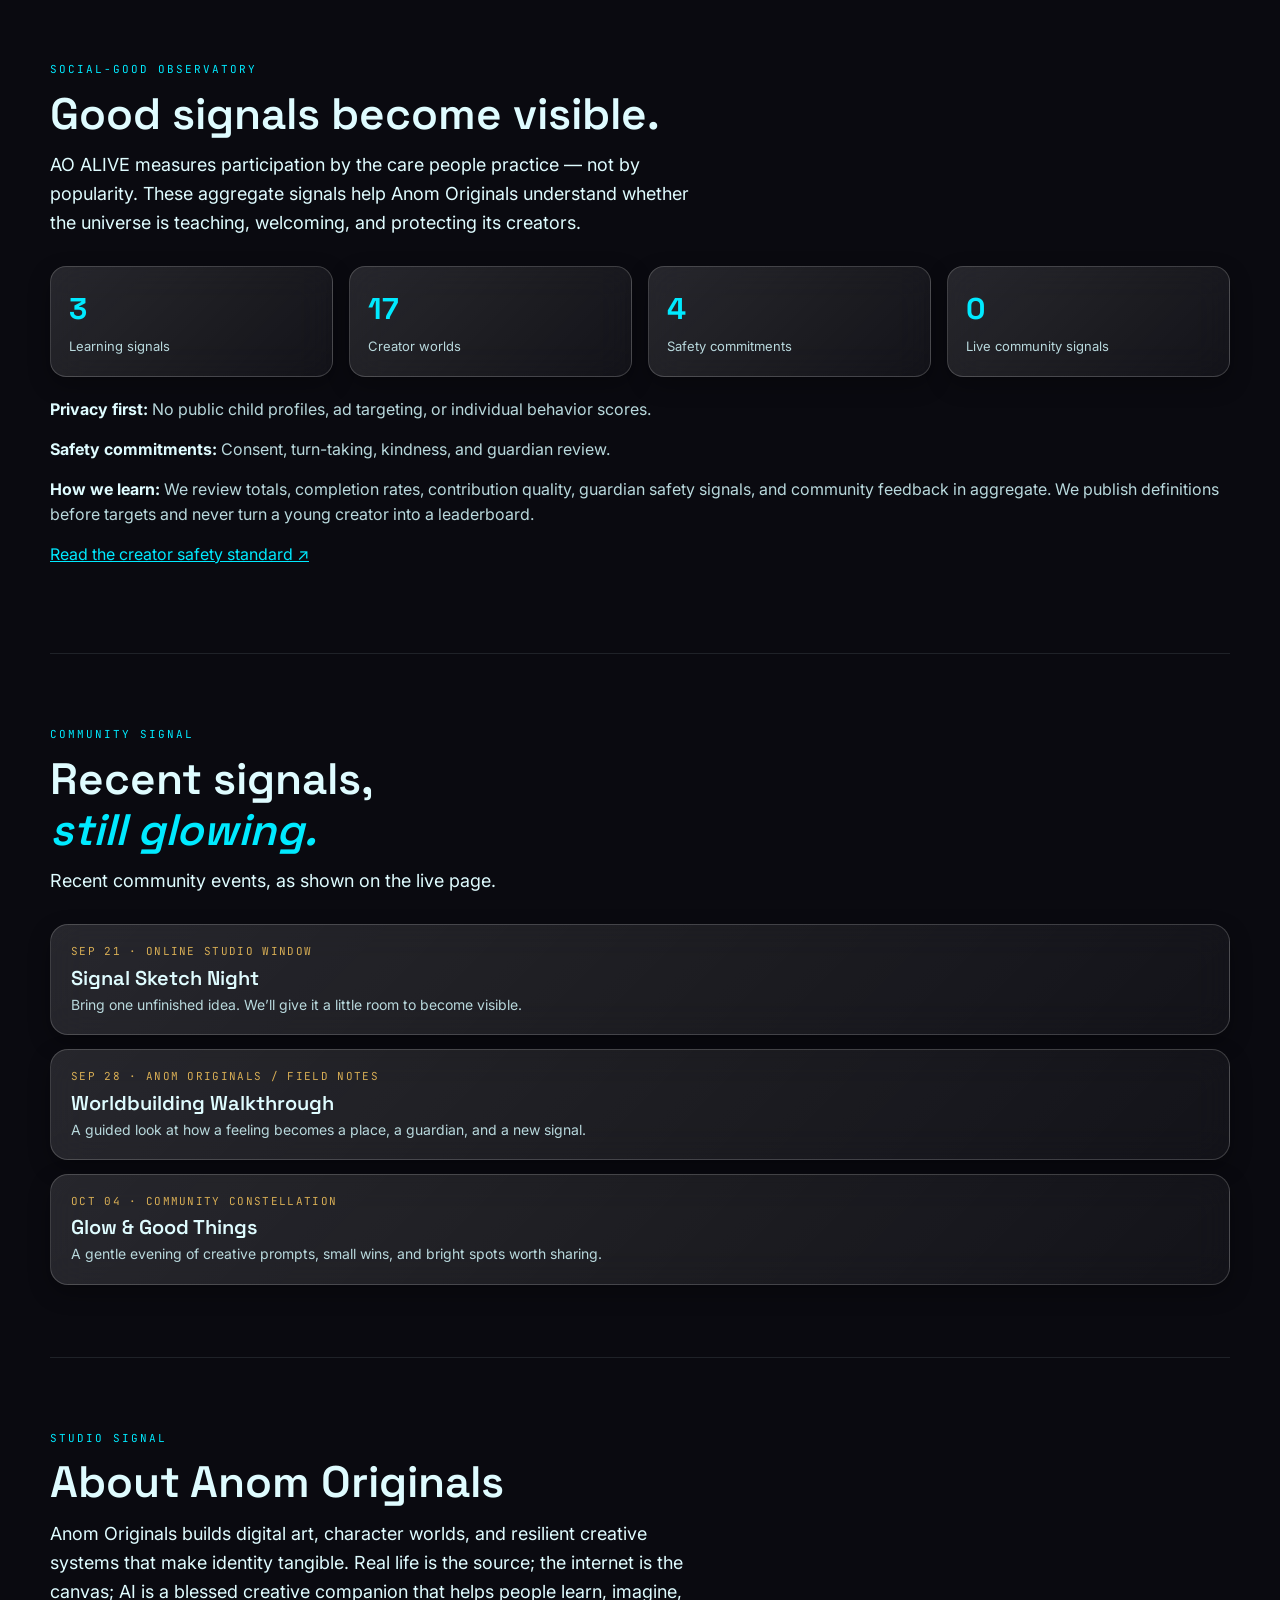
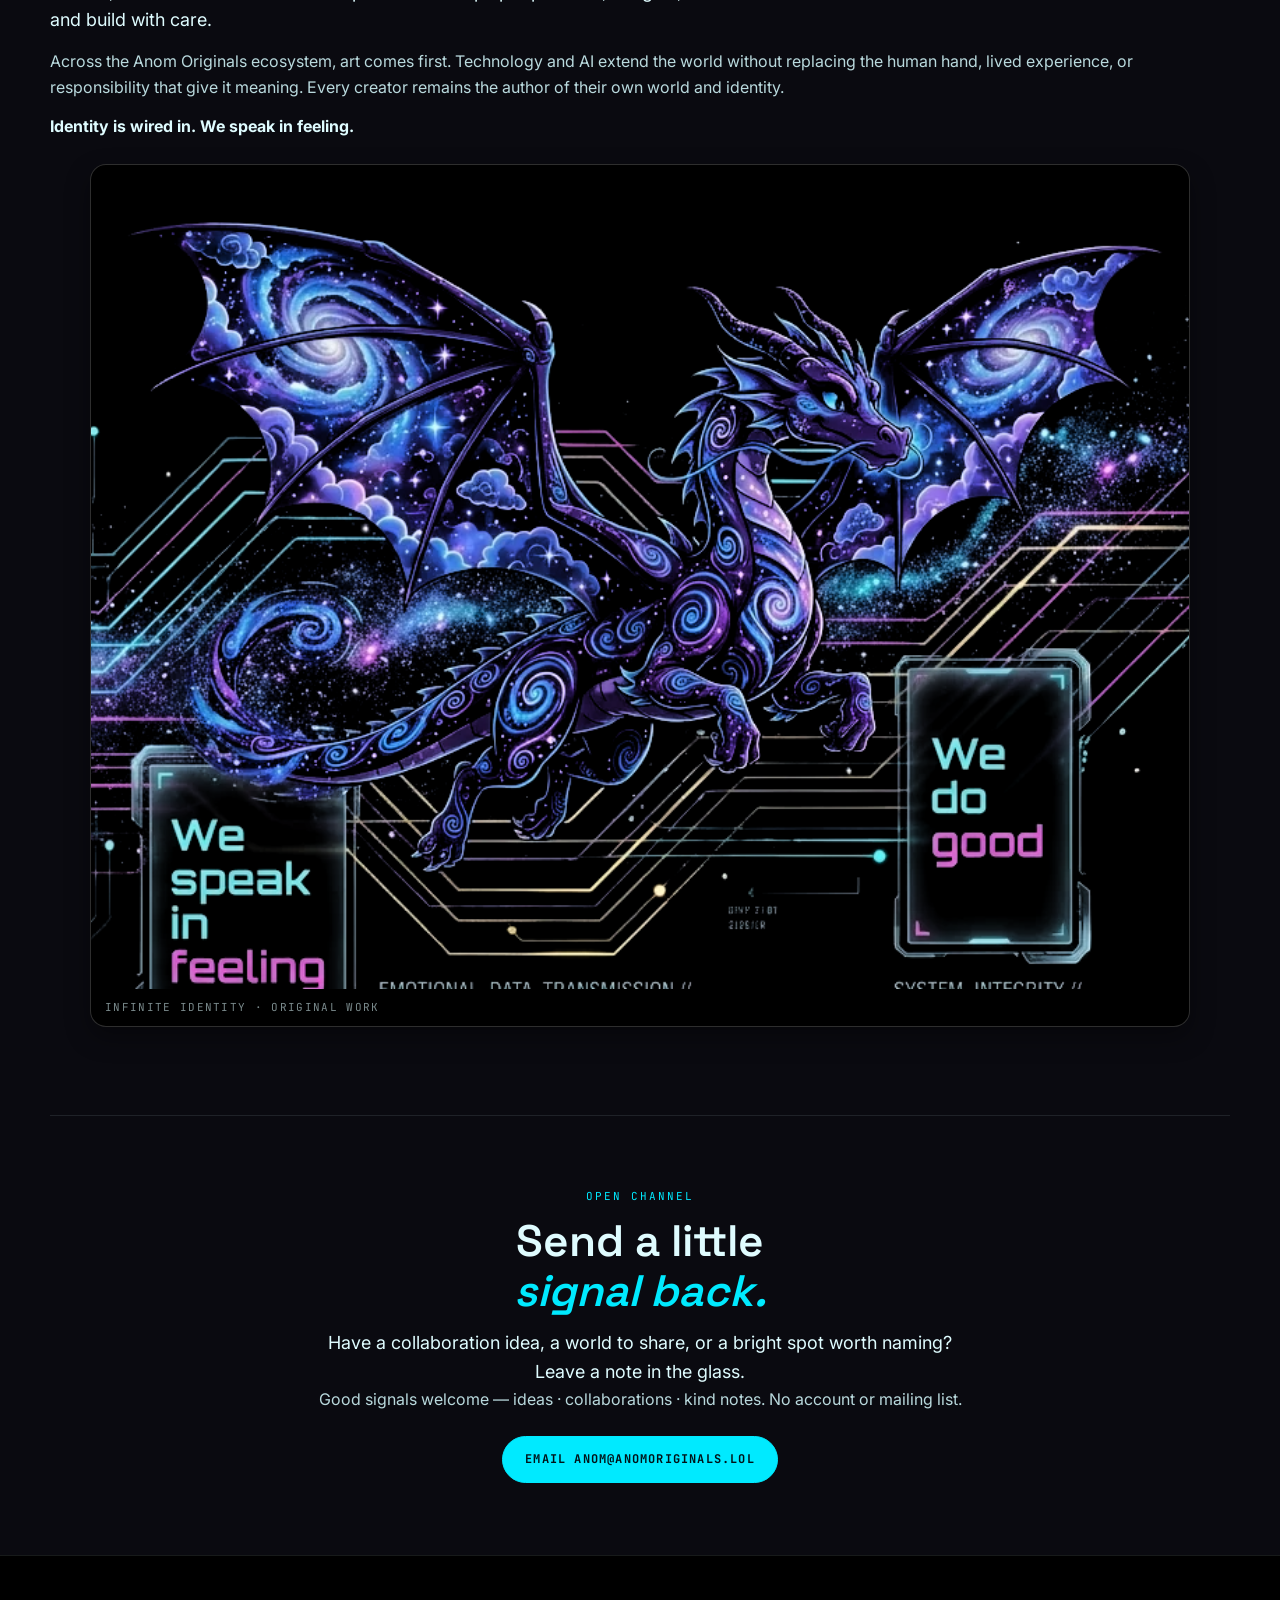
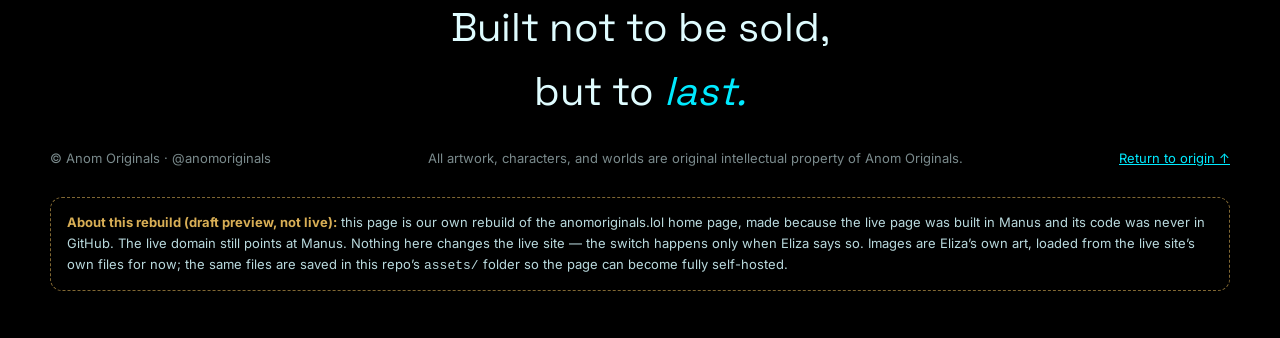
==== commit 198a4139: "Add files via upload" ====
--- a/index.html
+++ b/index.html
@@ -75,7 +75,7 @@
         </div>
       </div>
       <figure class="hero__art">
-        <img src="assets/hero-dragon-v2_ff49bf94.webp" alt="Original purple cosmic dragon travel companion with luminous signal wings" width="1200" height="900">
+        <img src="assets/hero-dragon-vision.webp" alt="Original purple cosmic dragon travel companion with luminous signal wings" width="1200" height="900">
         <div class="orbits" aria-hidden="true">
           <span class="orbit-dot orbit-dot--inner"></span>
           <span class="orbit-dot orbit-dot--moon"></span>
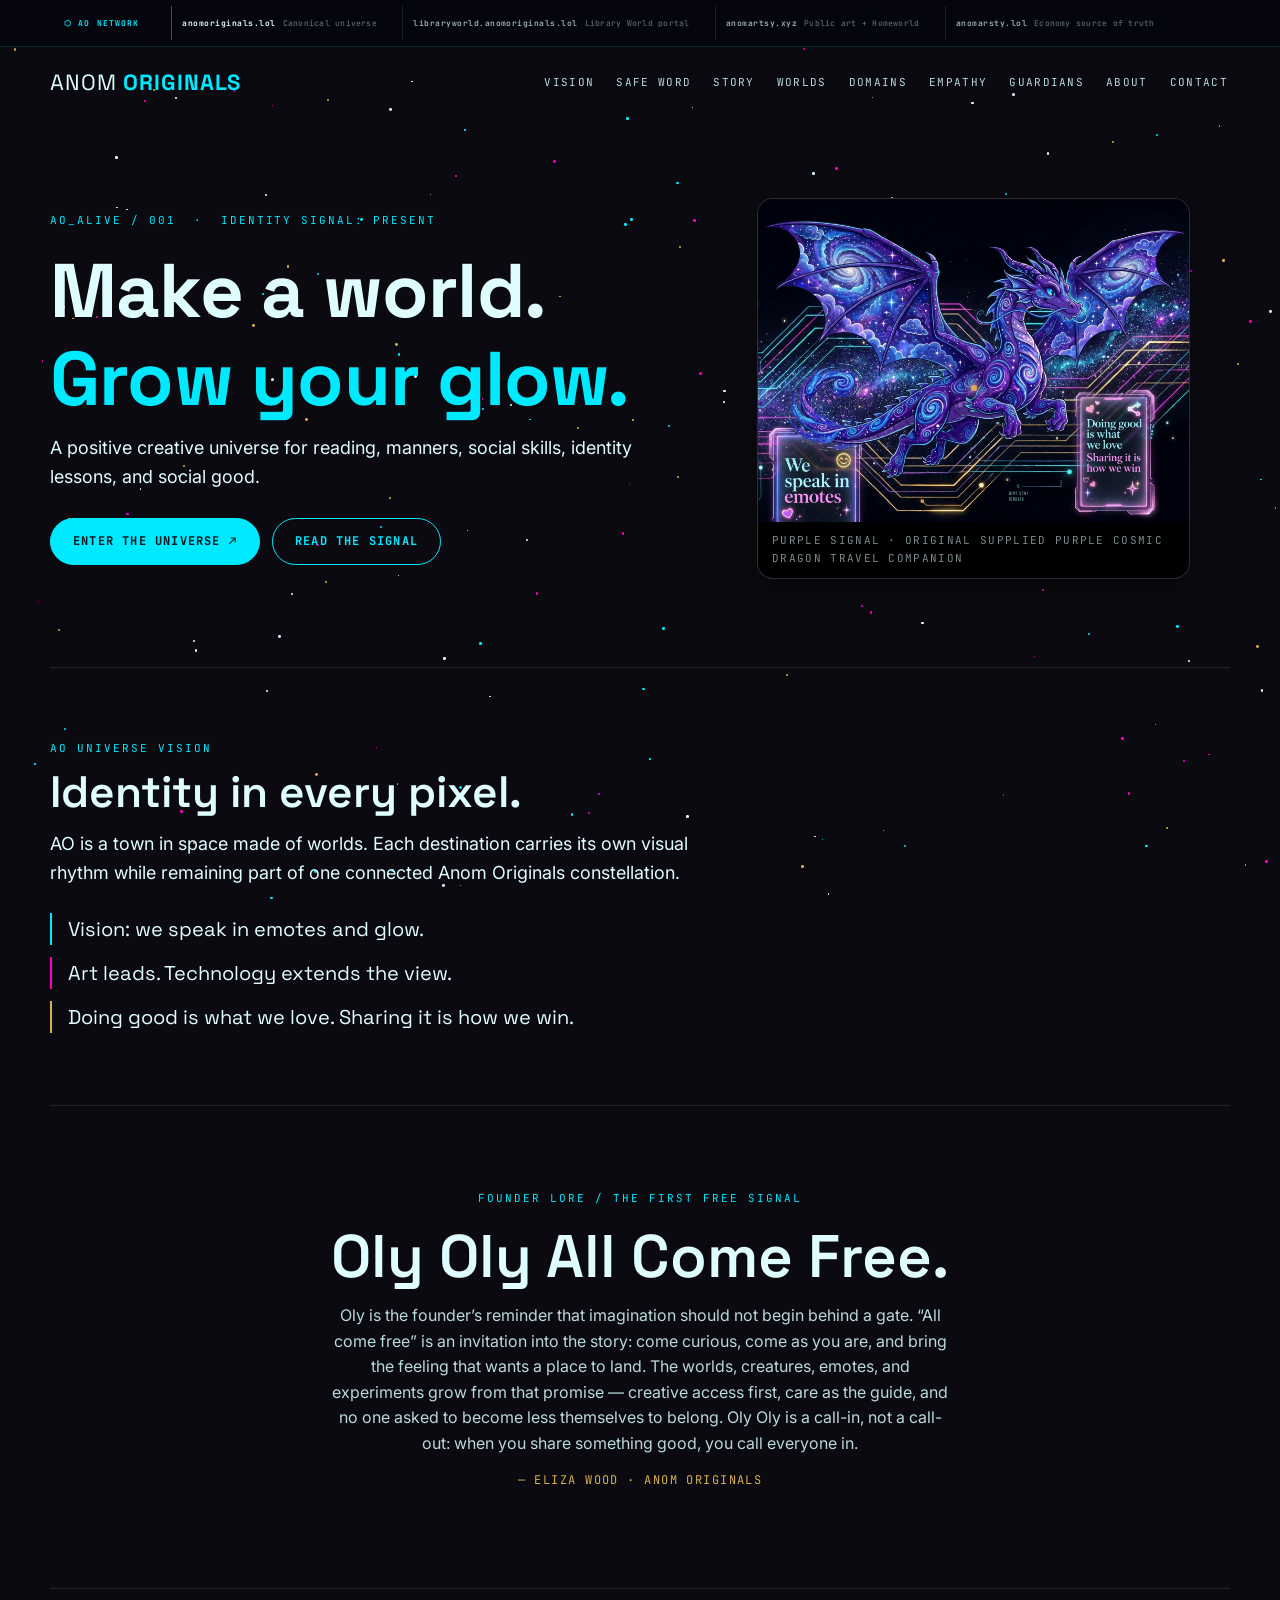
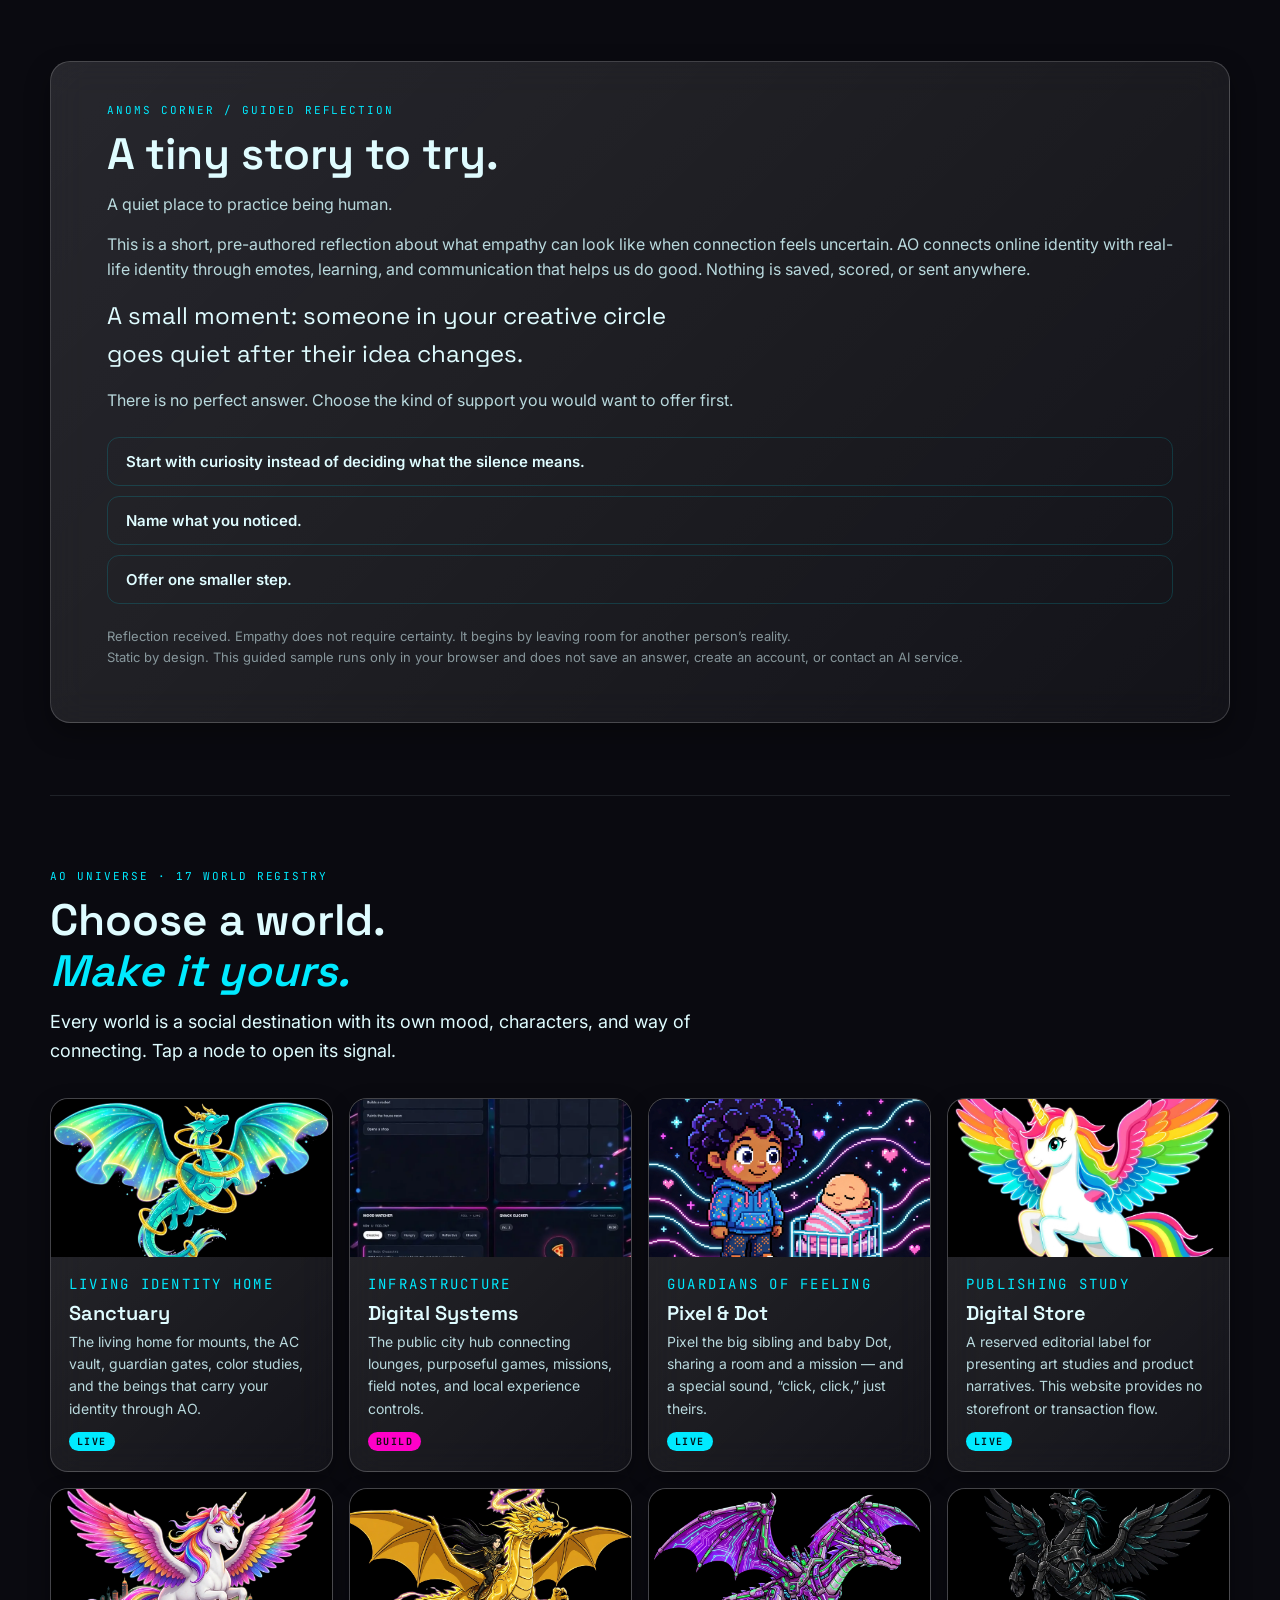
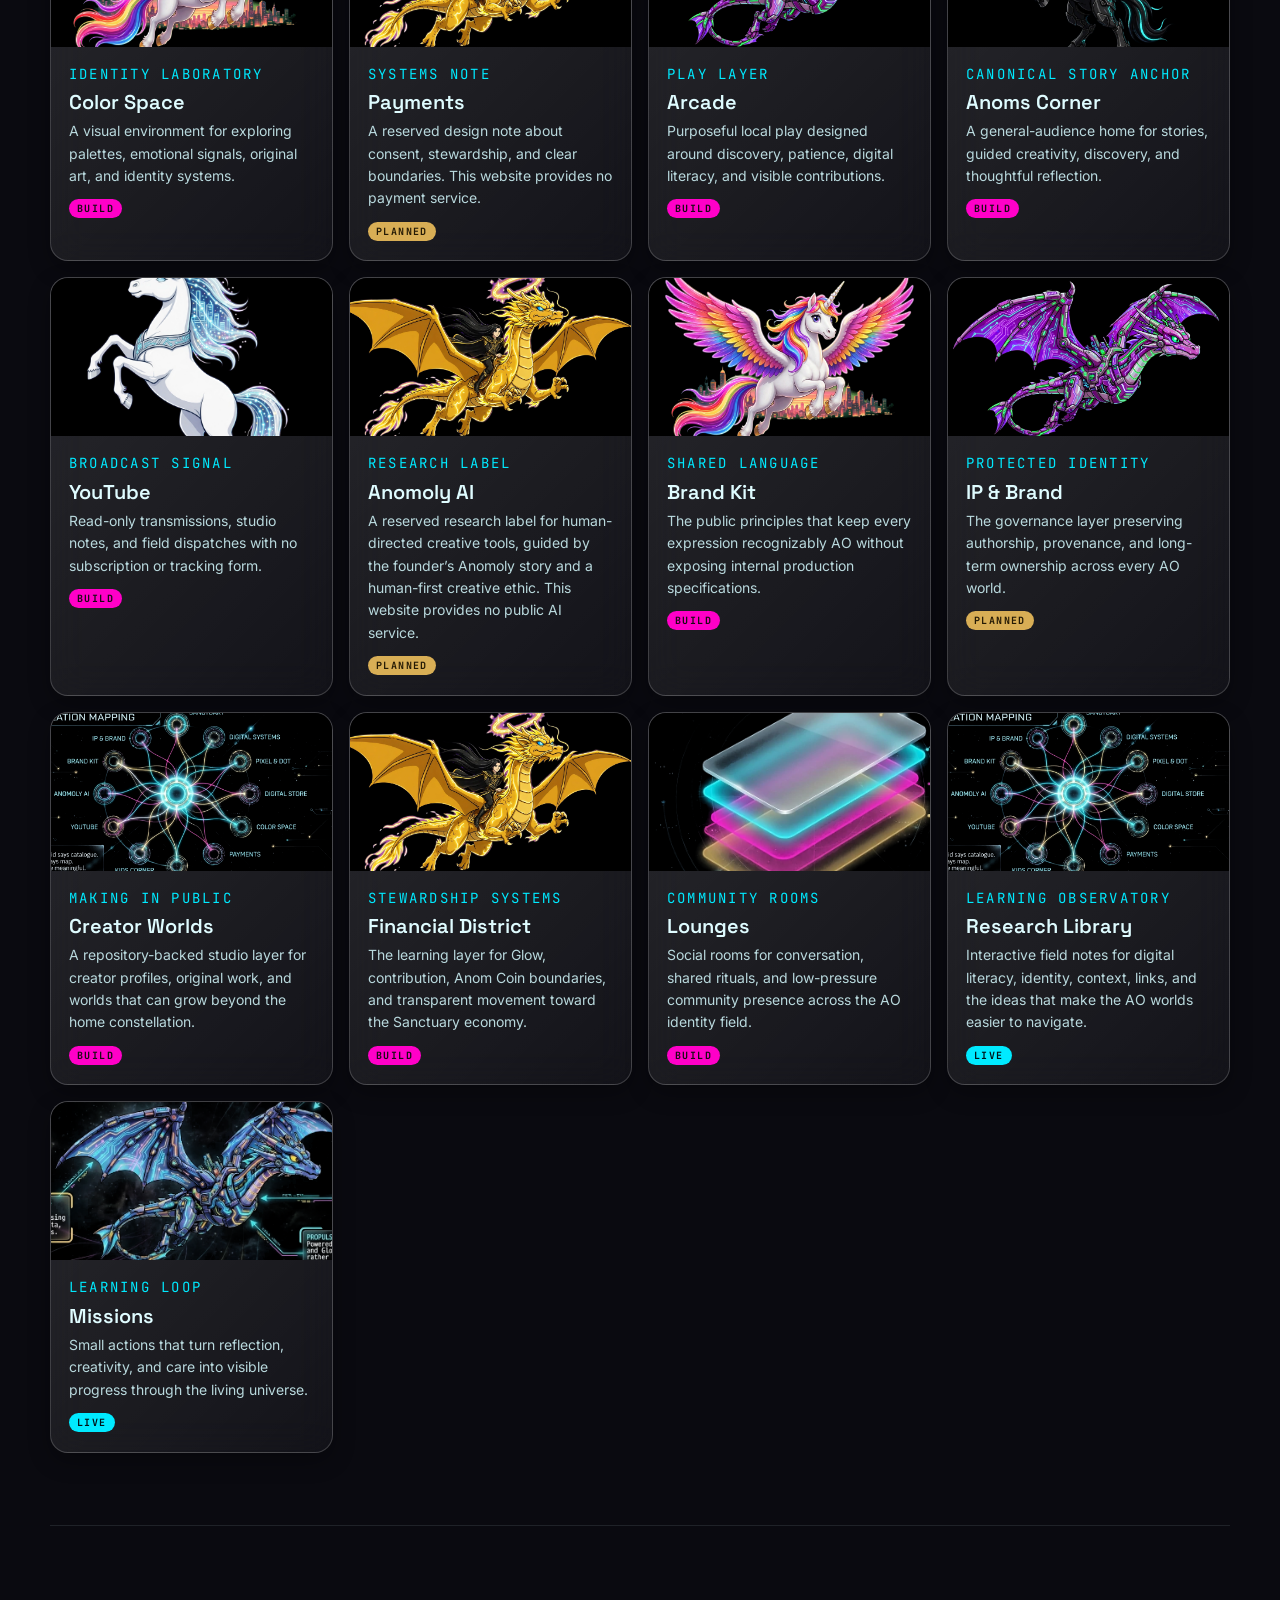
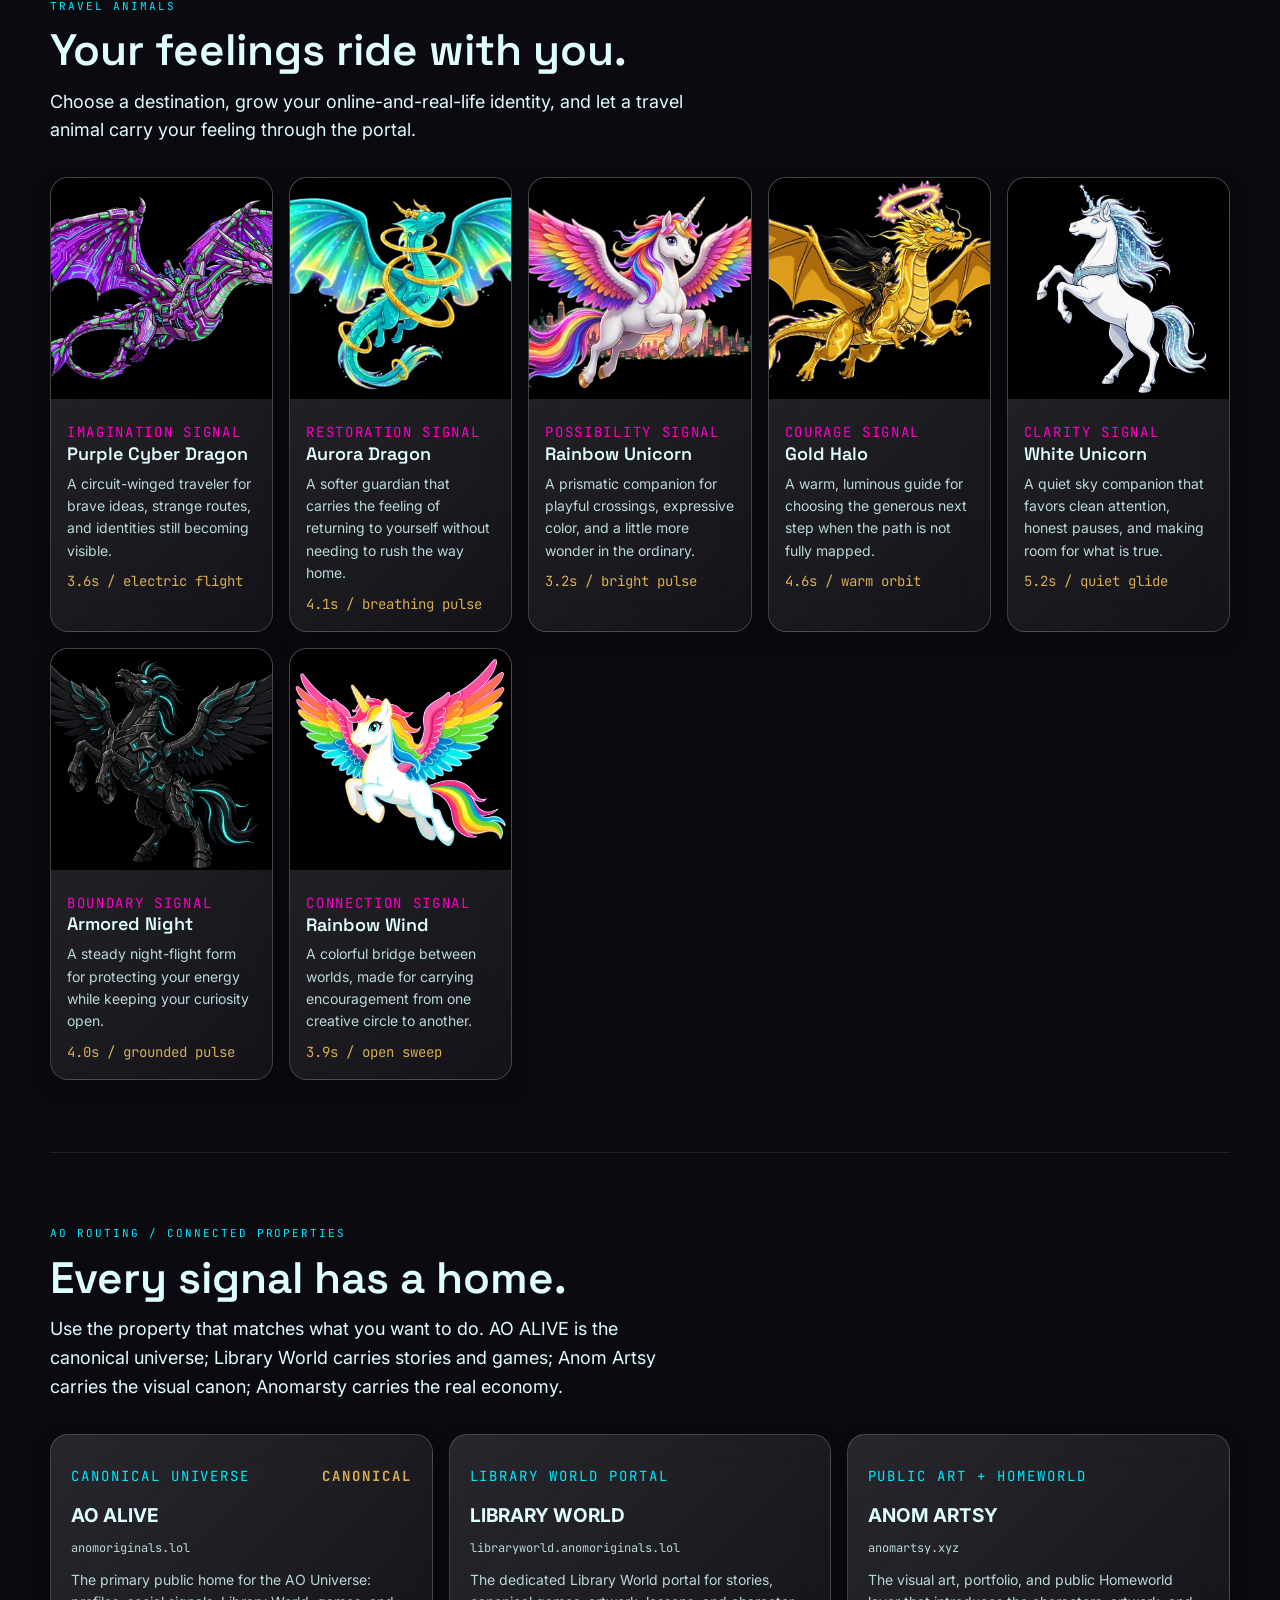
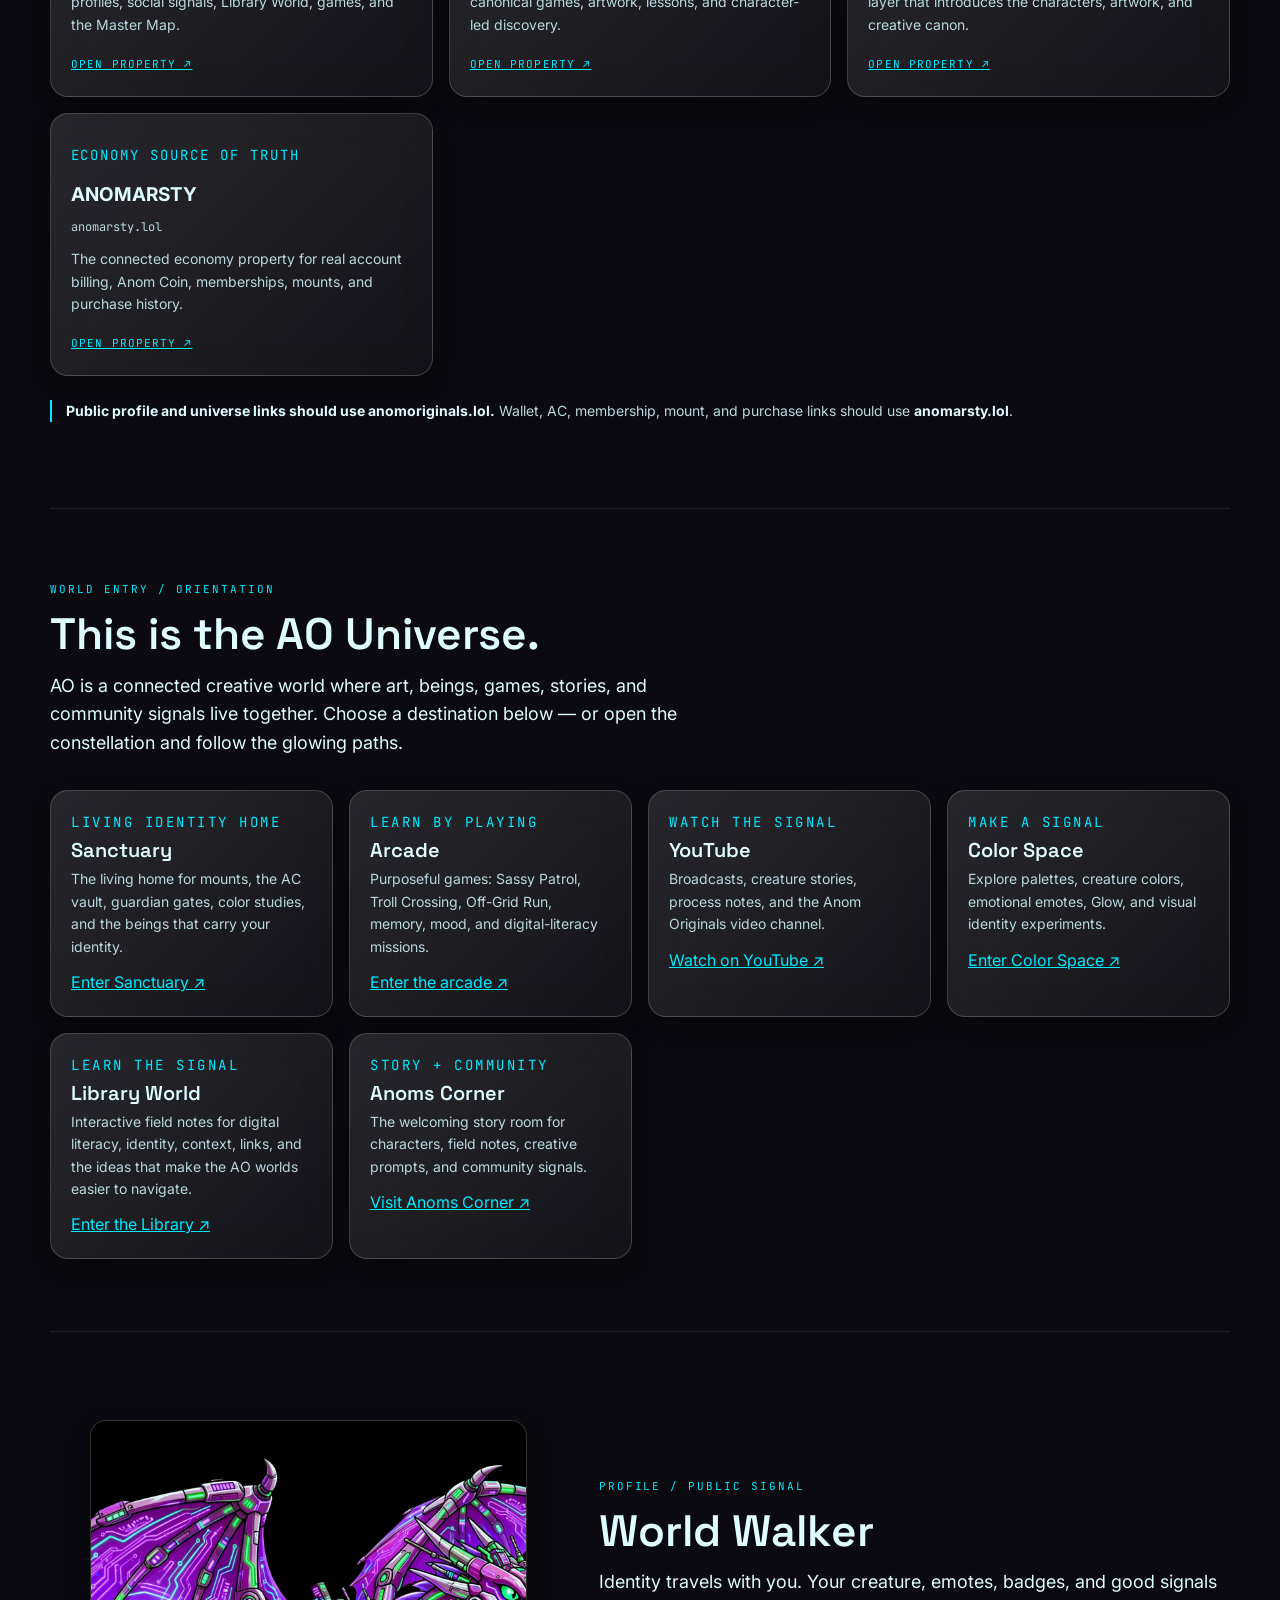
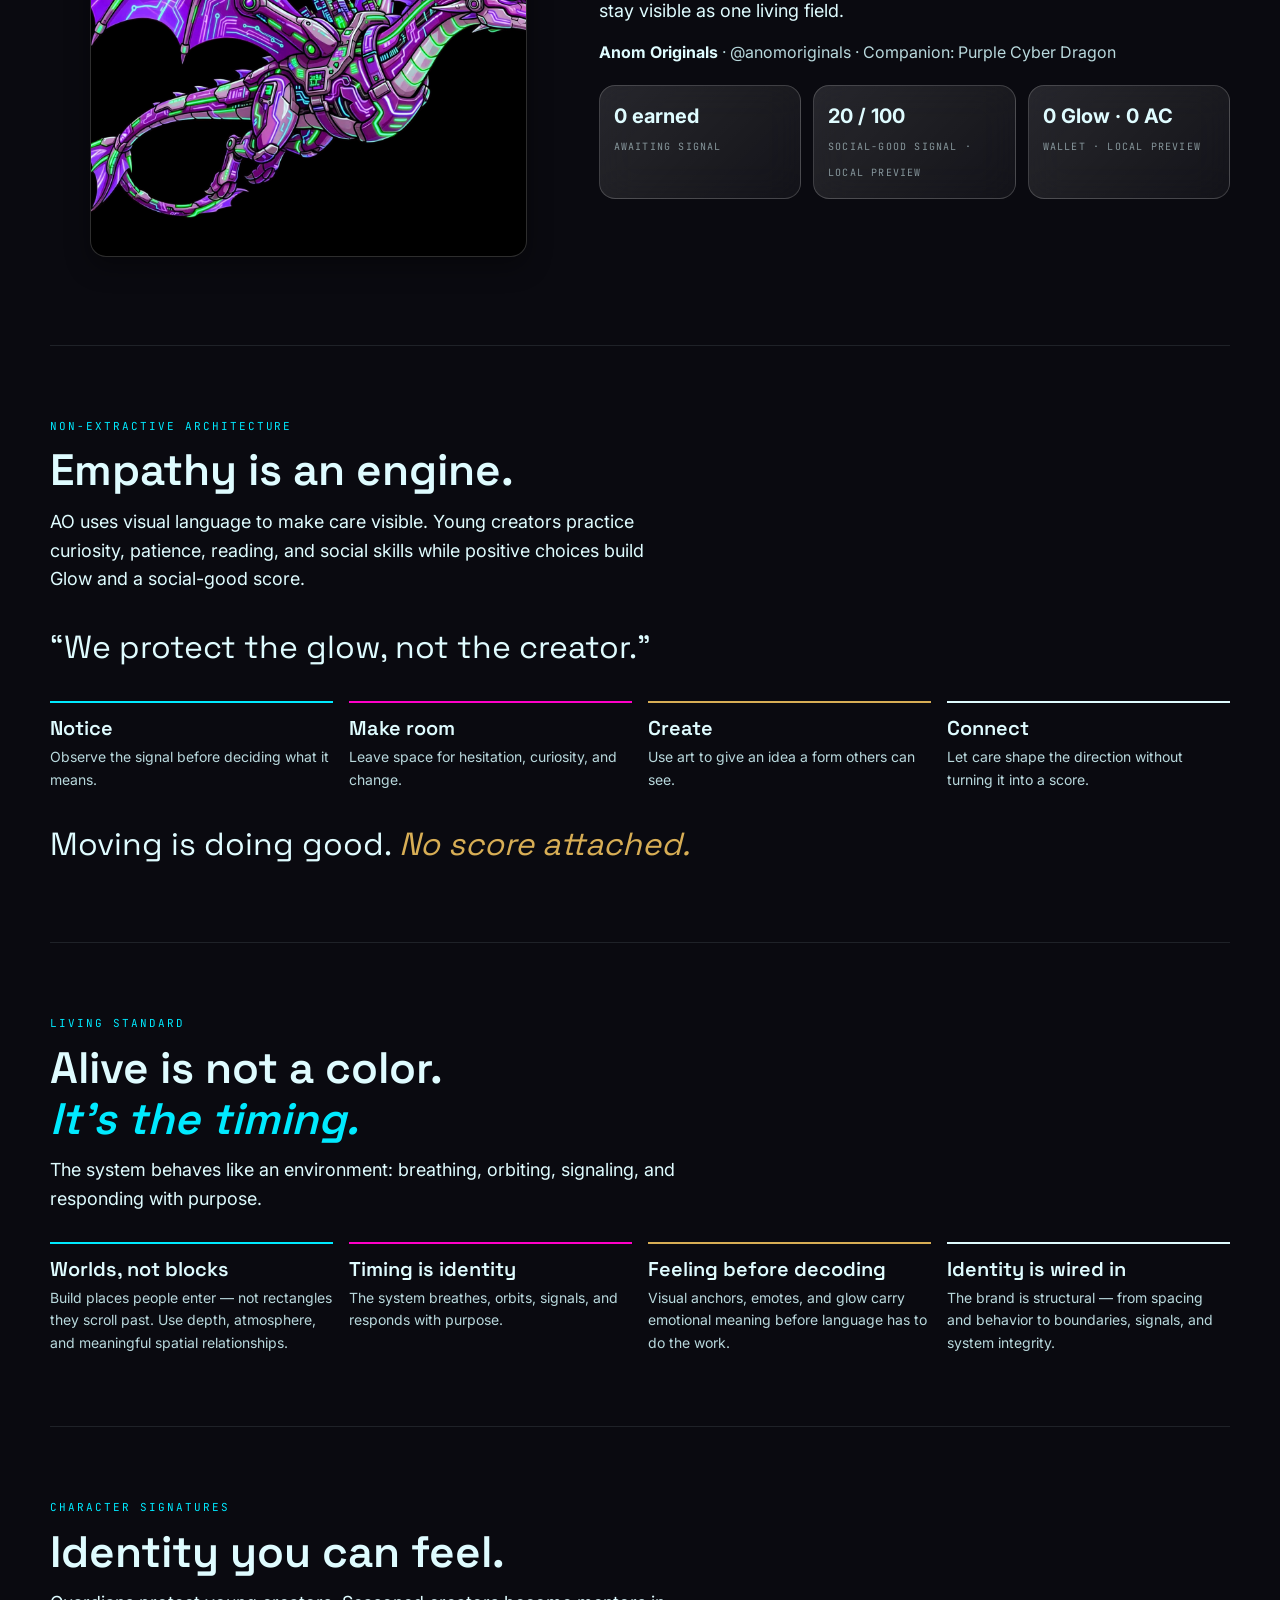
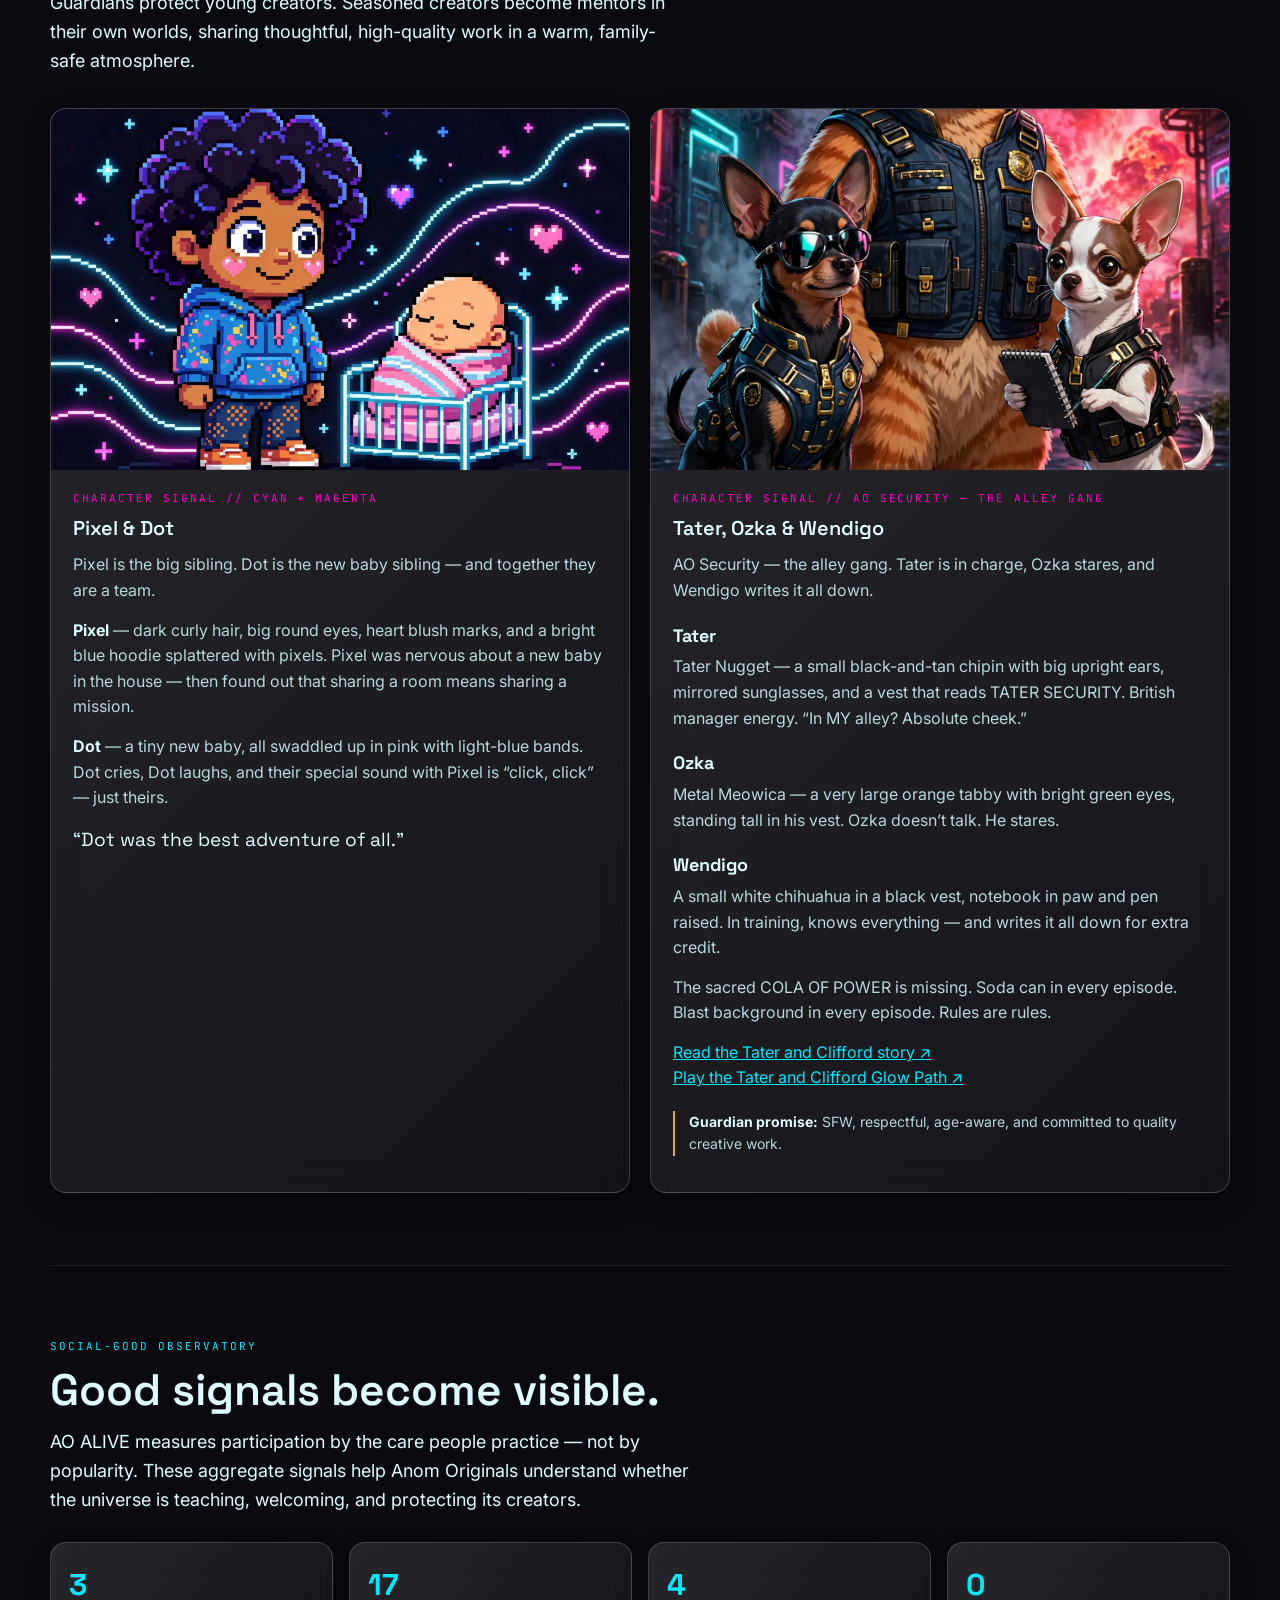
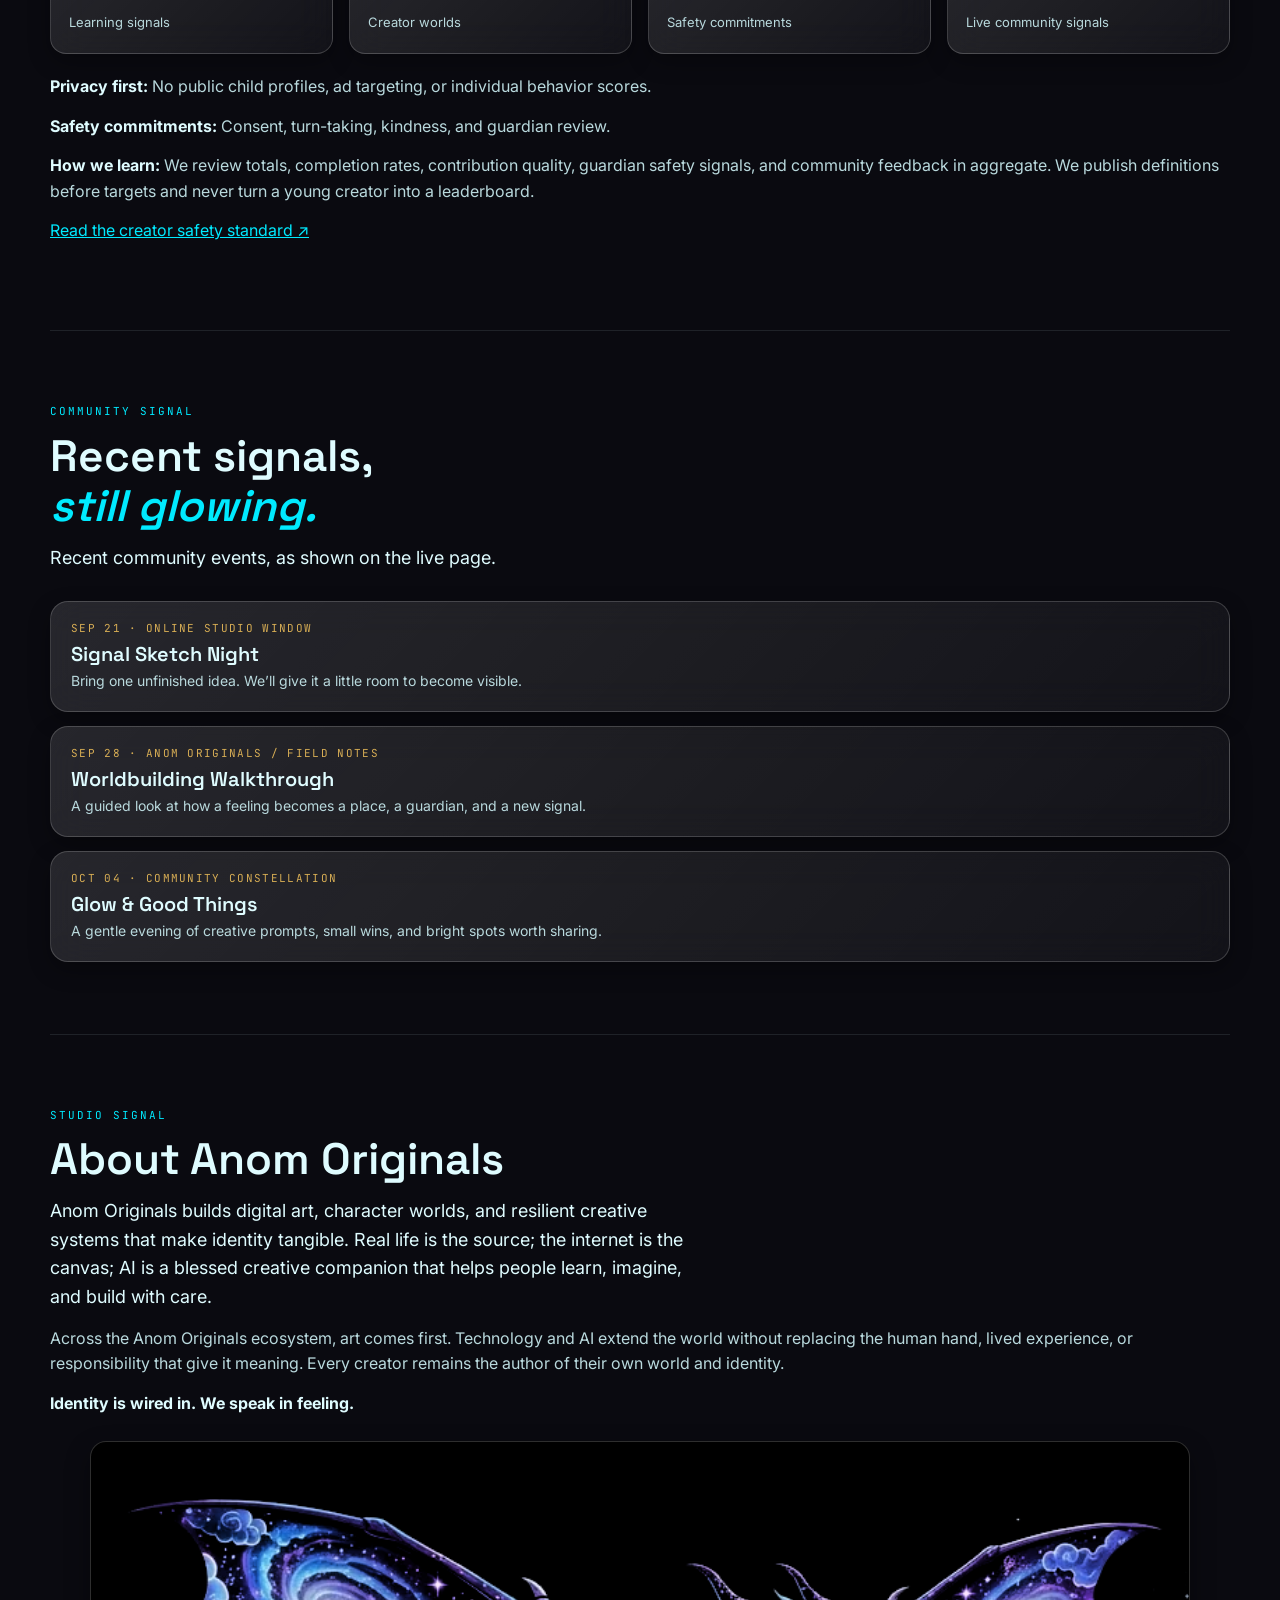
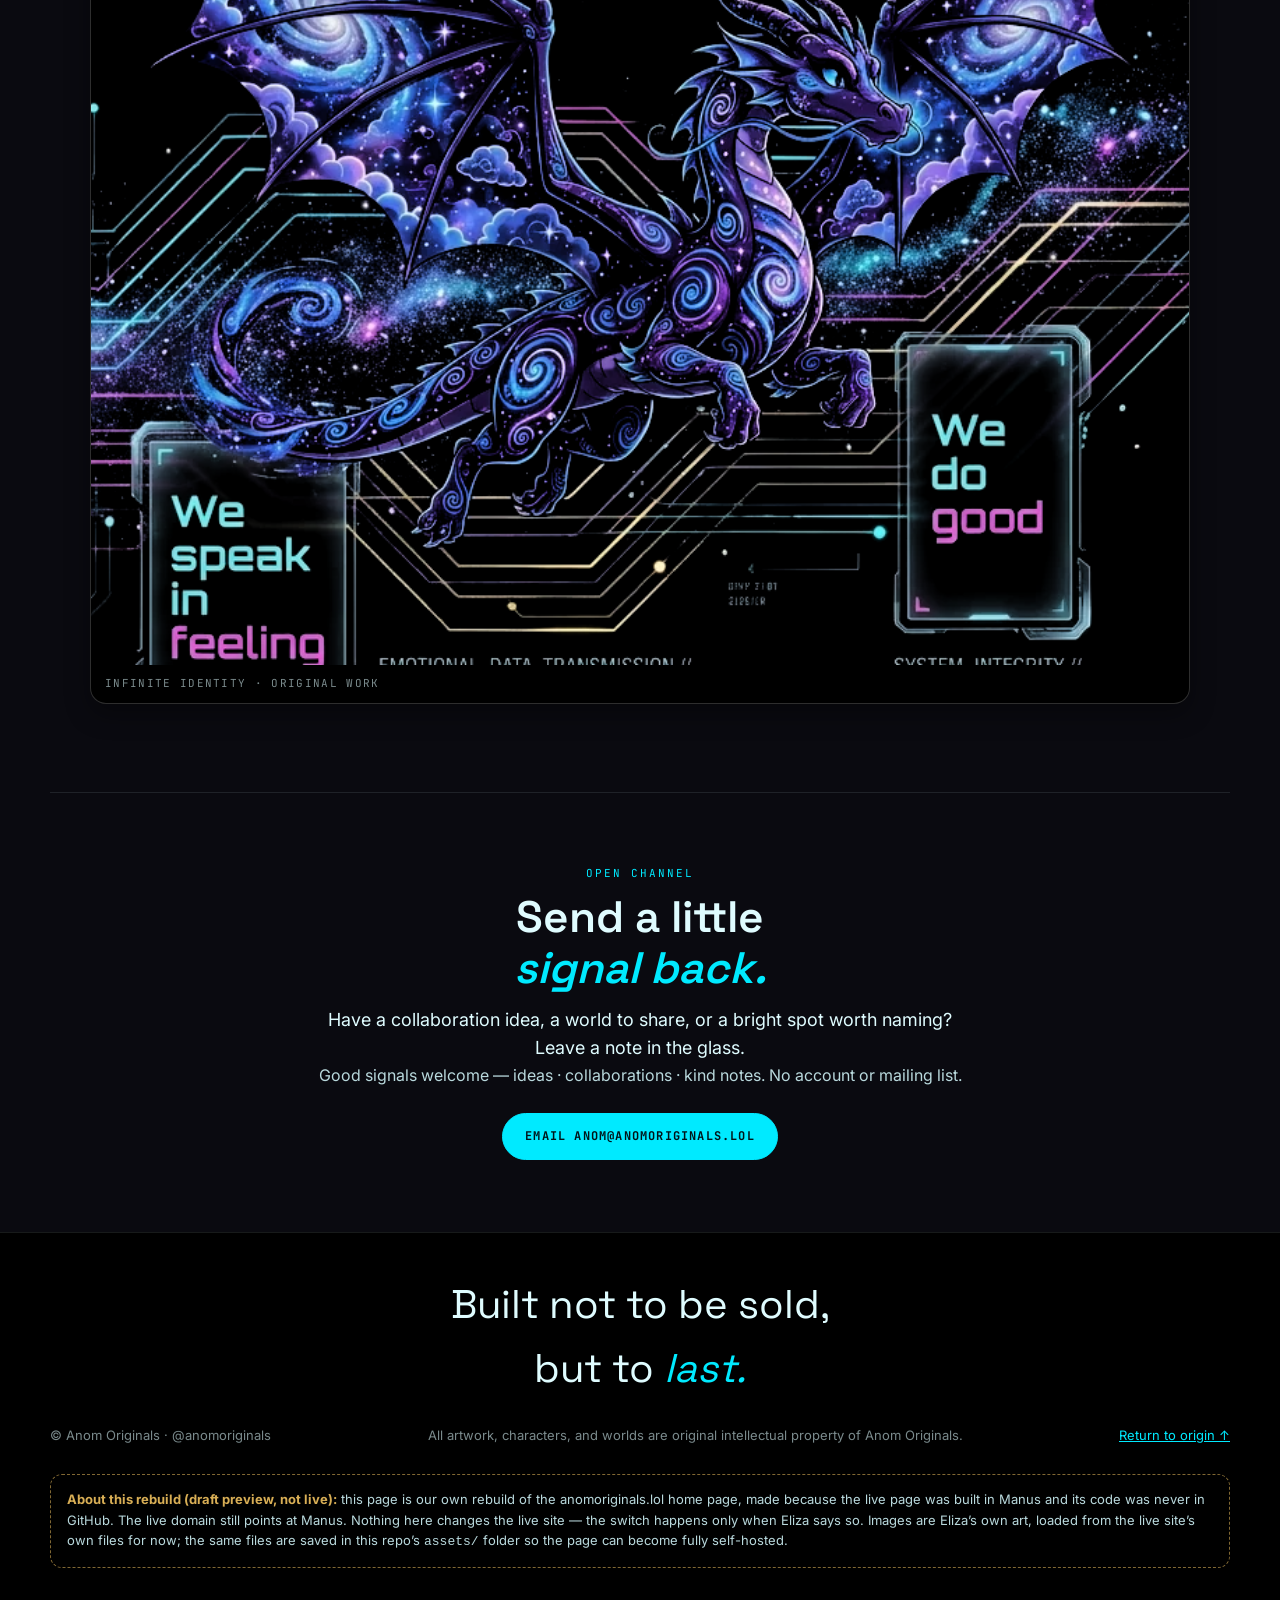
==== commit 8aa19f3f: "Remove Manus links from home page" ====
--- a/index.html
+++ b/index.html
@@ -29,20 +29,19 @@
 <!-- ============ AO NETWORK strip — FIXED ============
      Live, this strip was one row with overflow-x:auto and a hidden
      scrollbar, so anomarsty.lol was cut off and the aoliving alias was
-     fully off-screen. Here the links wrap onto a second row instead,
-     so all six are always visible. Same links, same order. -->
+     fully off-screen. Here the links wrap onto a second row instead.
+     Nov 24 2026: the two Manus-hosted links (Sanctuary runtime +
+     aoliving alias) were REMOVED at Eliza's direction — no Manus
+     links on her pages. Four links remain. -->
 <nav class="ao-network" aria-label="AO ecosystem domains">
   <div class="ao-network__inner">
     <span class="ao-network__label">⬡ AO NETWORK</span>
     <div class="ao-network__links">
       <a class="ao-network__link is-canonical" href="https://anomoriginals.lol/" target="_blank" rel="noreferrer" title="AO ALIVE: Canonical universe"><span>anomoriginals.lol</span><small>Canonical universe</small></a>
-      <a class="ao-network__link" href="https://aosanctry-hukq4zpo.manus.space/" target="_blank" rel="noreferrer" title="AO SANCTUARY RUNTIME: Sanctuary runtime"><span>aosanctry-hukq4zpo.manus.space</span><small>Sanctuary runtime</small></a>
       <a class="ao-network__link ao-network__link--magenta" href="https://libraryworld.anomoriginals.lol/" target="_blank" rel="noreferrer" title="LIBRARY WORLD: Library World portal"><span>libraryworld.anomoriginals.lol</span><small>Library World portal</small></a>
       <a class="ao-network__link" href="https://anomartsy.xyz/" target="_blank" rel="noreferrer" title="Anom Artsy: Public art + Homeworld"><span>anomartsy.xyz</span><small>Public art + Homeworld</small></a>
       <a class="ao-network__link ao-network__link--gold" href="https://anomarsty.lol/" target="_blank" rel="noreferrer" title="Anomarsty: Economy source of truth"><span>anomarsty.lol</span><small>Economy source of truth</small></a>
-      <a class="ao-network__link" href="https://aoliving-kry92twk.manus.space/" target="_blank" rel="noreferrer" title="AO UNIVERSE HOST: WebDev-hosted alias"><span>aoliving-kry92twk.manus.space</span><small>WebDev-hosted alias</small></a>
-    </div>
-    <p class="ao-network__note"><b>Heads up:</b> the two manus.space links are still hosted on Manus. The Sanctuary runtime will need a new home when Manus goes; the aoliving alias is just a copy of this home page, so nothing is lost there.</p>
+    </div>
   </div>
 </nav>
 
@@ -255,7 +254,7 @@
   <section id="domains">
     <p class="eyebrow">AO routing / Connected properties</p>
     <h2>Every signal has a home.</h2>
-    <p class="lede">Use the property that matches what you want to do. AO ALIVE is the canonical universe; Sanctuary Runtime powers the living experience; Library World carries stories and games; Anom Artsy carries the visual canon; Anomarsty carries the real economy.</p>
+    <p class="lede">Use the property that matches what you want to do. AO ALIVE is the canonical universe; Library World carries stories and games; Anom Artsy carries the visual canon; Anomarsty carries the real economy.</p>
     <div class="domain-grid">
       <article class="domain-card">
         <p class="domain-card__top"><span>Canonical universe</span><b>Canonical</b></p>
@@ -264,13 +263,6 @@
         <a href="https://anomoriginals.lol/" target="_blank" rel="noreferrer">Open property ↗</a>
       </article>
       <article class="domain-card">
-        <p class="domain-card__top"><span>Sanctuary runtime</span></p>
-        <strong>AO SANCTUARY RUNTIME</strong><code>aosanctry-hukq4zpo.manus.space</code>
-        <p>The hosted Sanctuary experience for identity, protected spaces, guardian flows, and the living AO runtime.</p>
-        <a href="https://aosanctry-hukq4zpo.manus.space/" target="_blank" rel="noreferrer">Open property ↗</a>
-        <p class="manus-flag"><b>On Manus:</b> this one will need a new home when Manus goes.</p>
-      </article>
-      <article class="domain-card">
         <p class="domain-card__top"><span>Library World portal</span></p>
         <strong>LIBRARY WORLD</strong><code>libraryworld.anomoriginals.lol</code>
         <p>The dedicated Library World portal for stories, canonical games, artwork, lessons, and character-led discovery.</p>
@@ -287,13 +279,6 @@
         <strong>ANOMARSTY</strong><code>anomarsty.lol</code>
         <p>The connected economy property for real account billing, Anom Coin, memberships, mounts, and purchase history.</p>
         <a href="https://anomarsty.lol/" target="_blank" rel="noreferrer">Open property ↗</a>
-      </article>
-      <article class="domain-card">
-        <p class="domain-card__top"><span>WebDev-hosted alias</span></p>
-        <strong>AO UNIVERSE HOST</strong><code>aoliving-kry92twk.manus.space</code>
-        <p>A preview copy of this home page, hosted on Manus. Use it for preview and platform operations; keep public sharing on the canonical domain.</p>
-        <a href="https://aoliving-kry92twk.manus.space/" target="_blank" rel="noreferrer">Open property ↗</a>
-        <p class="manus-flag"><b>On Manus:</b> just a copy of this home page — nothing is lost here.</p>
       </article>
     </div>
     <p class="routing-note"><b>Public profile and universe links should use anomoriginals.lol.</b> Wallet, AC, membership, mount, and purchase links should use <b>anomarsty.lol</b>.</p>
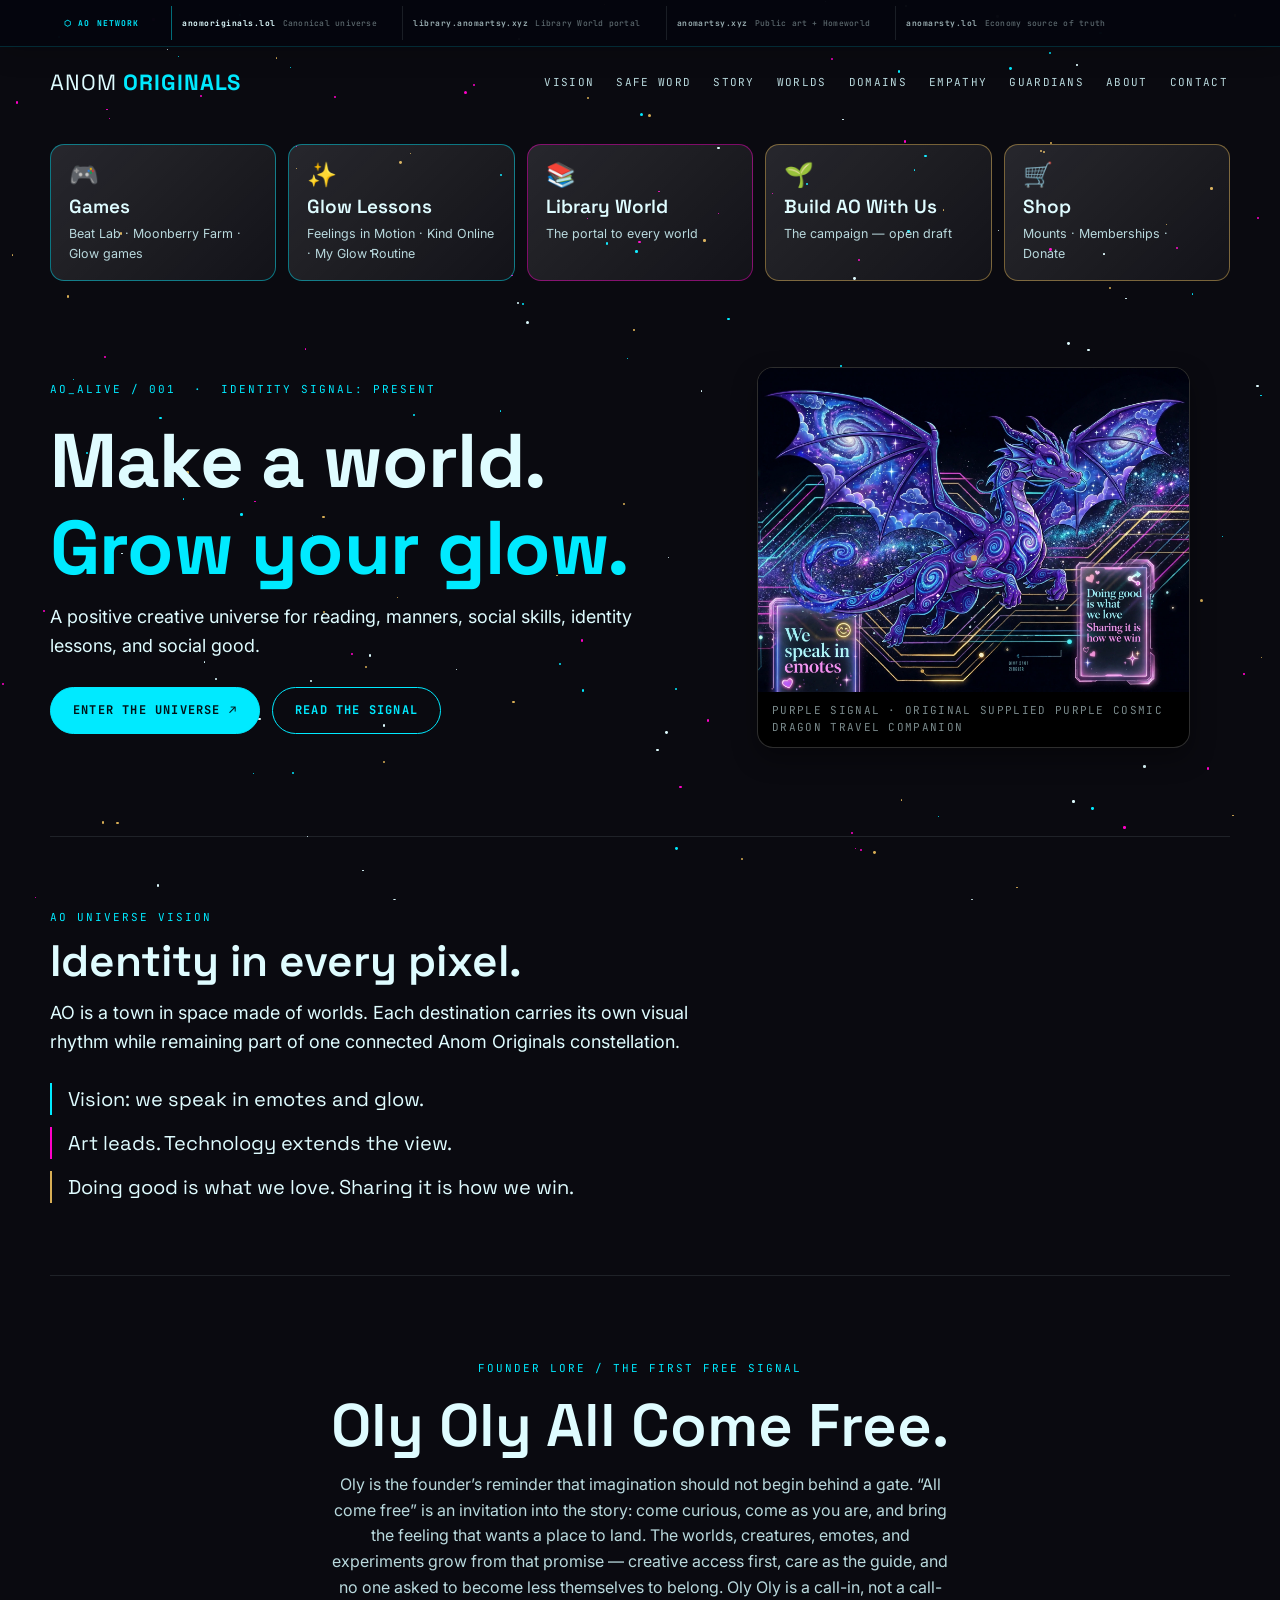
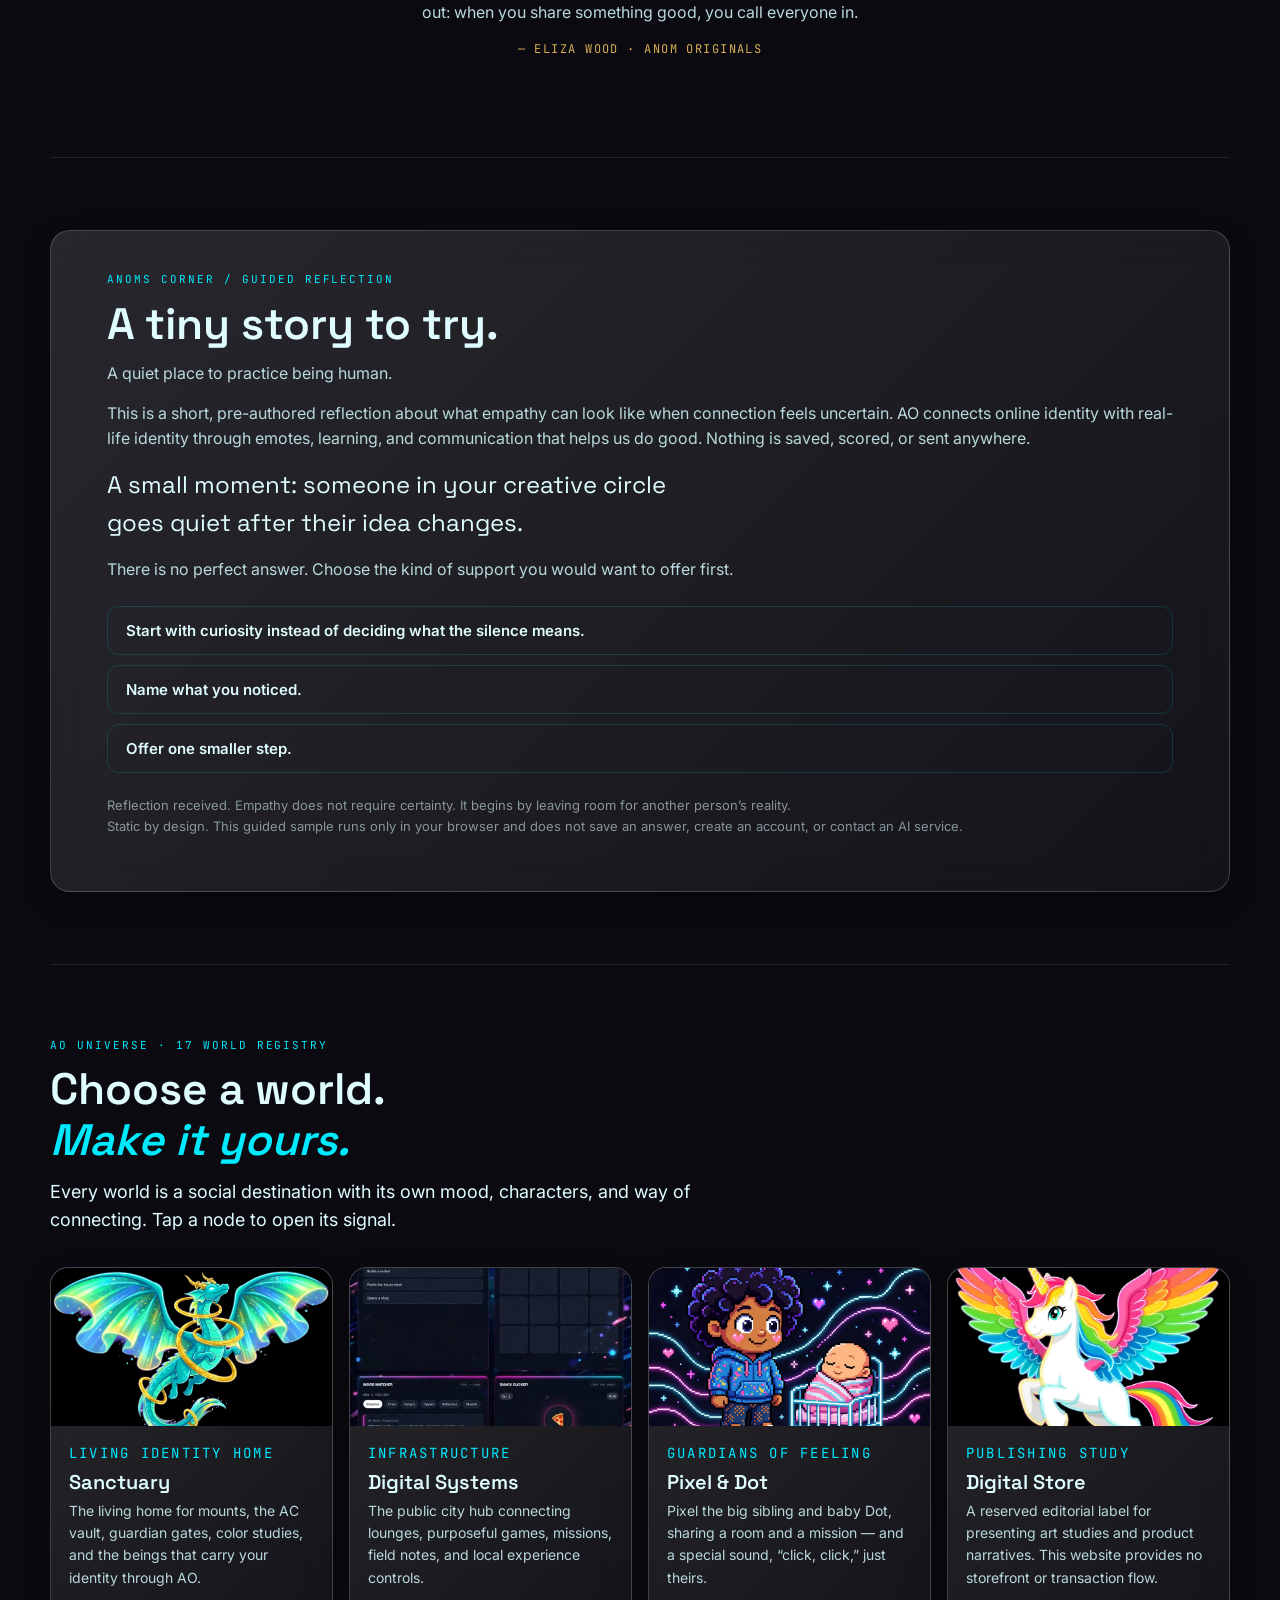
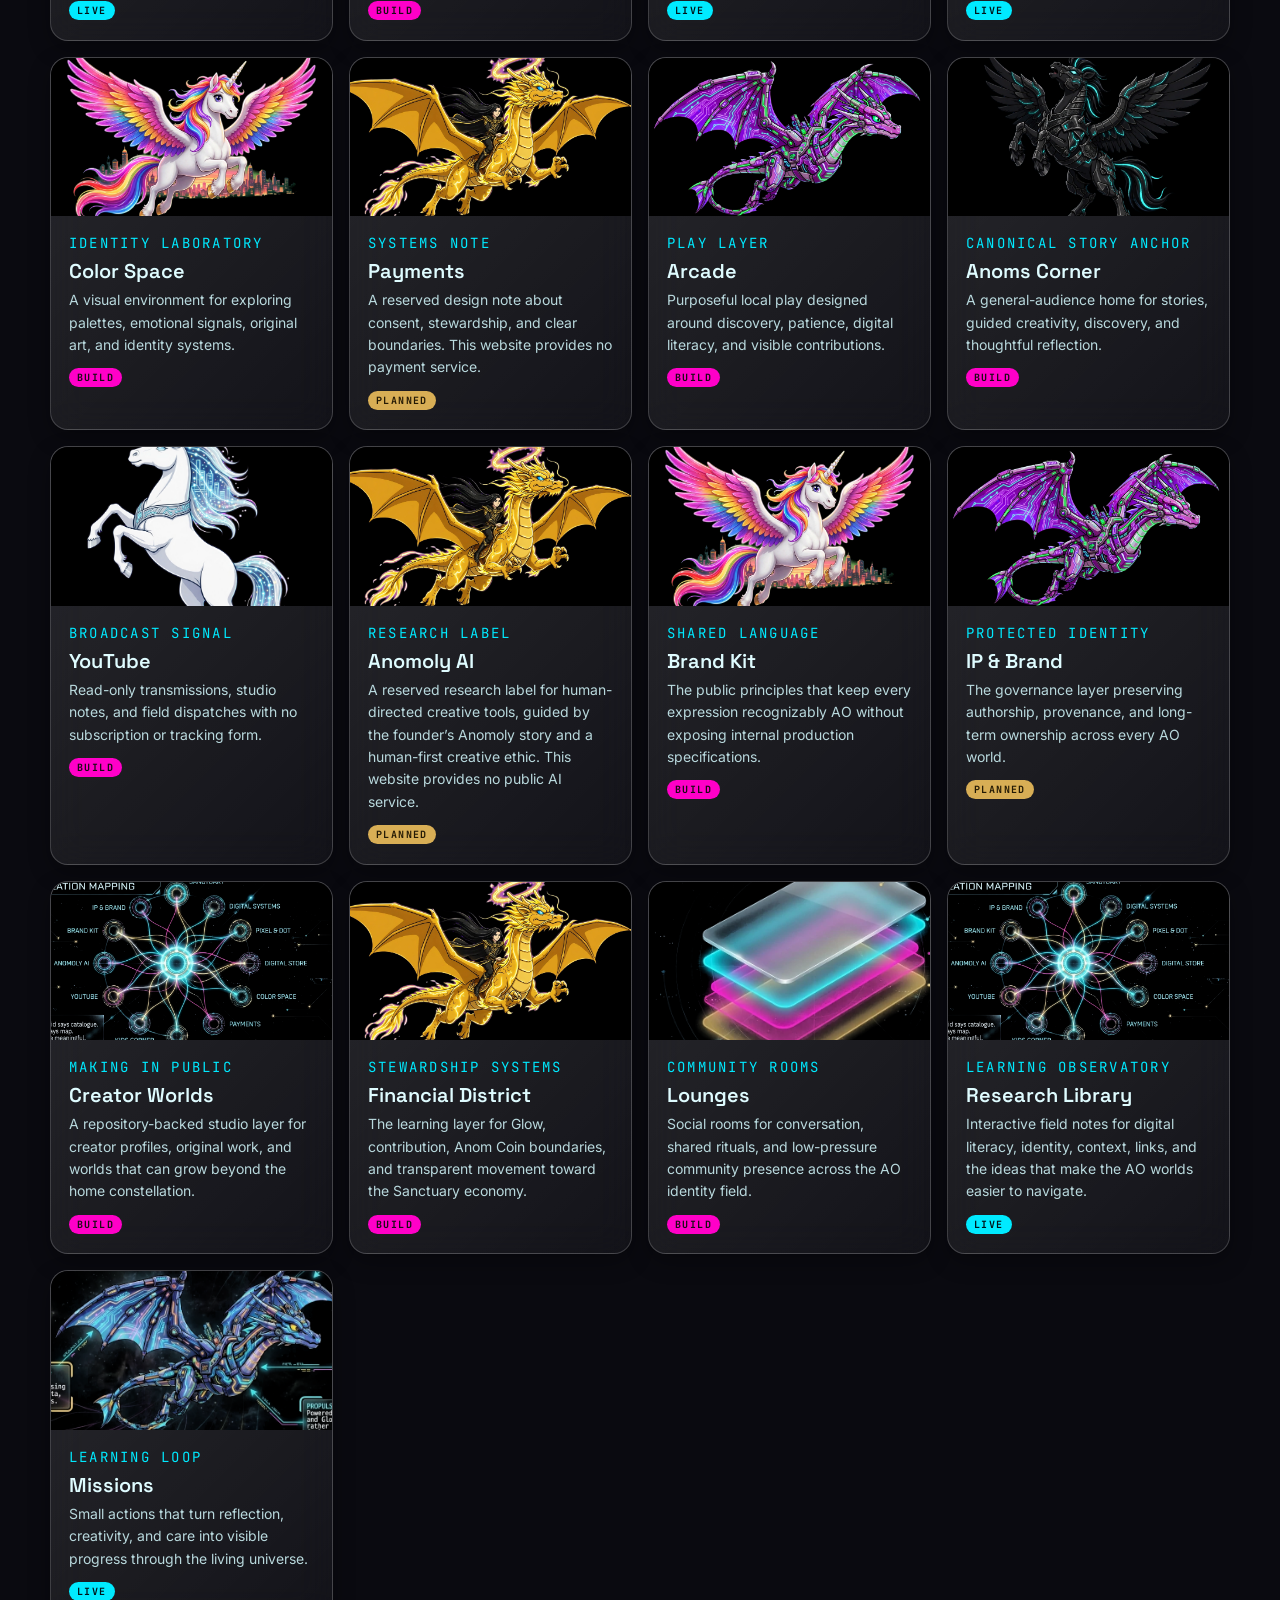
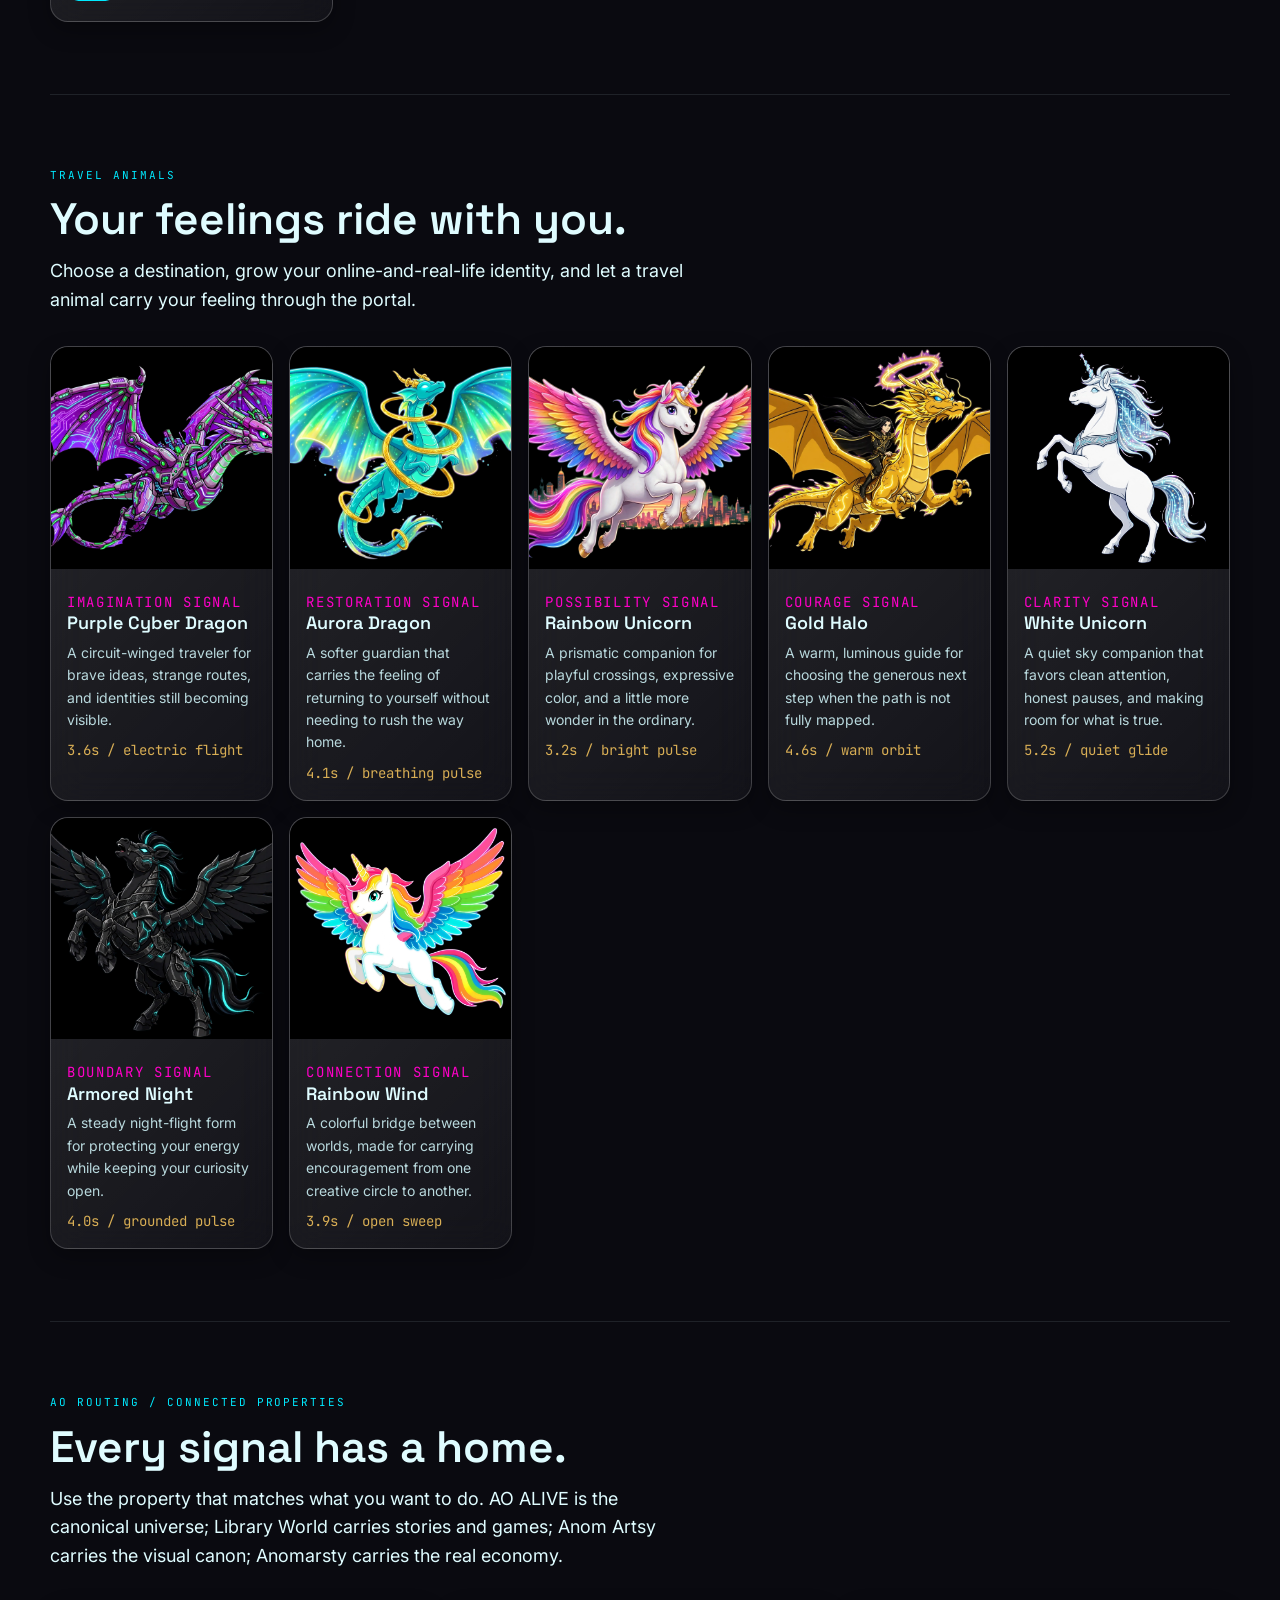
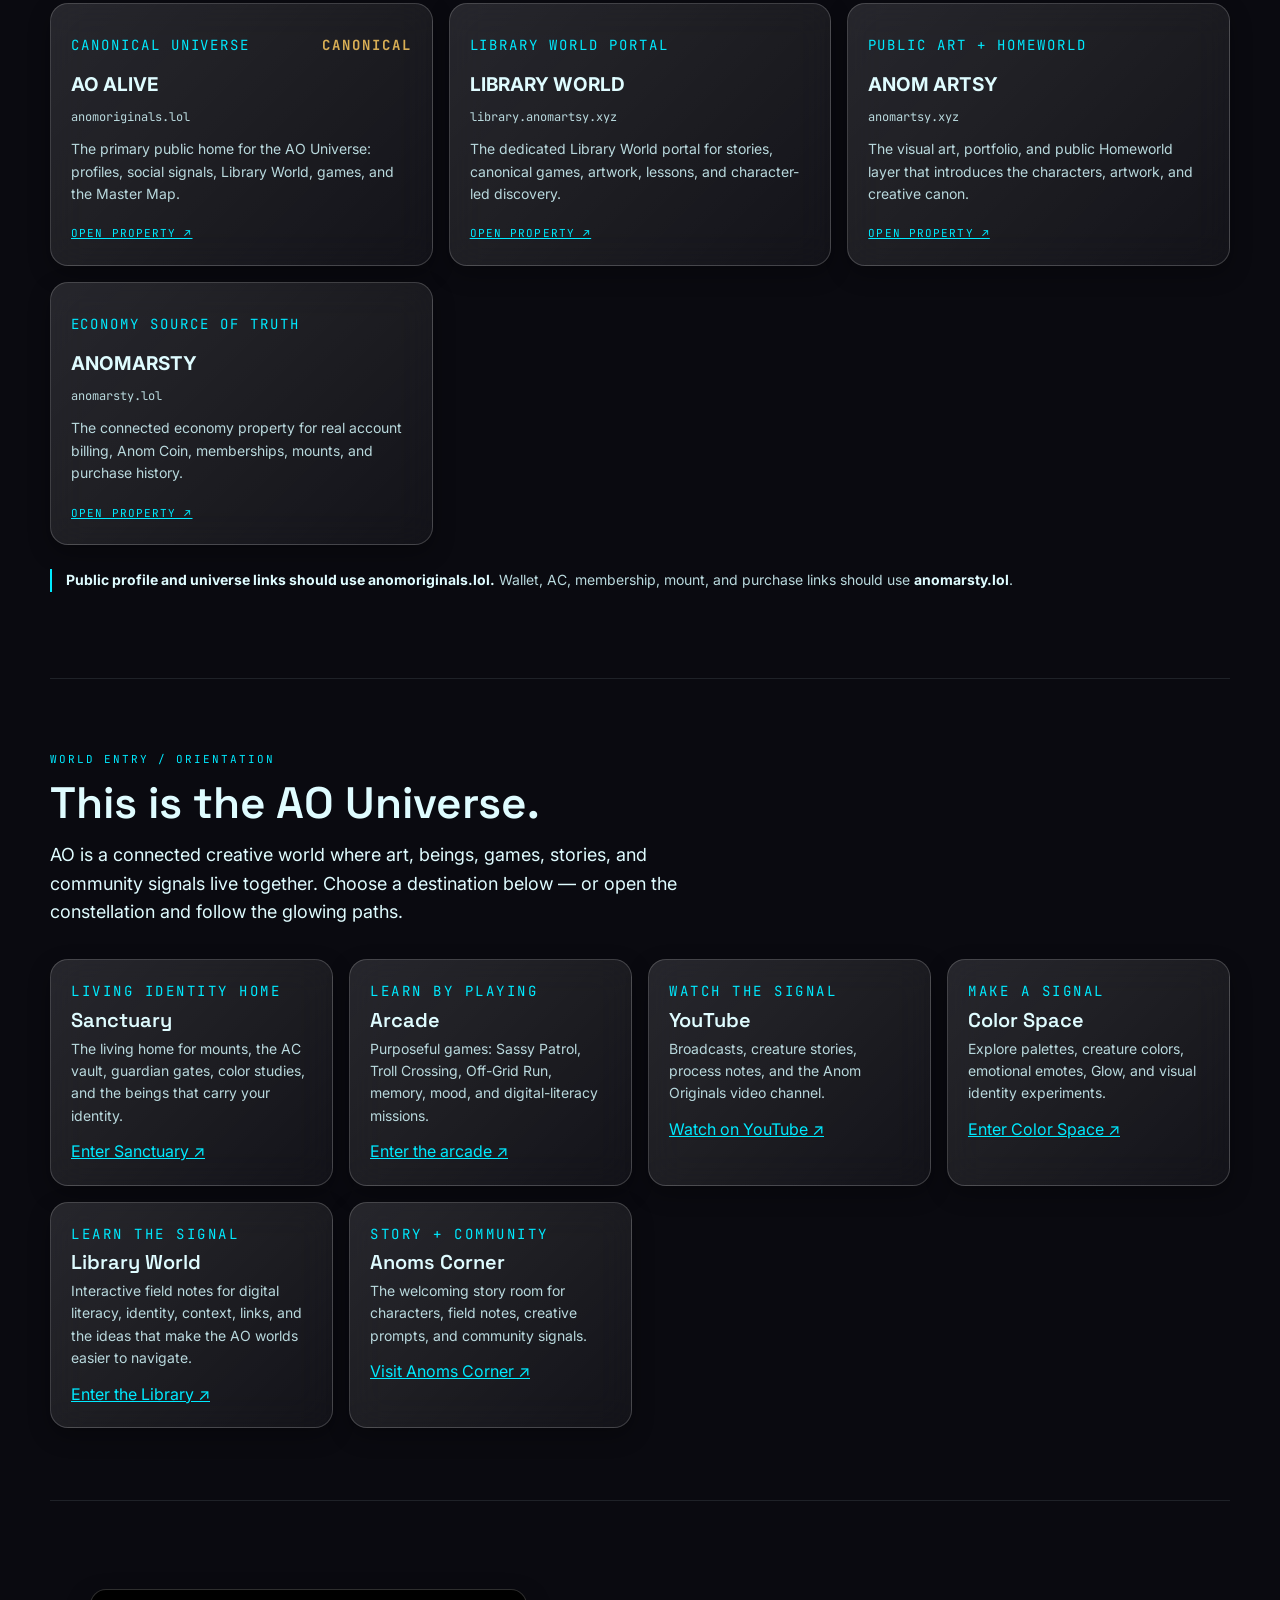
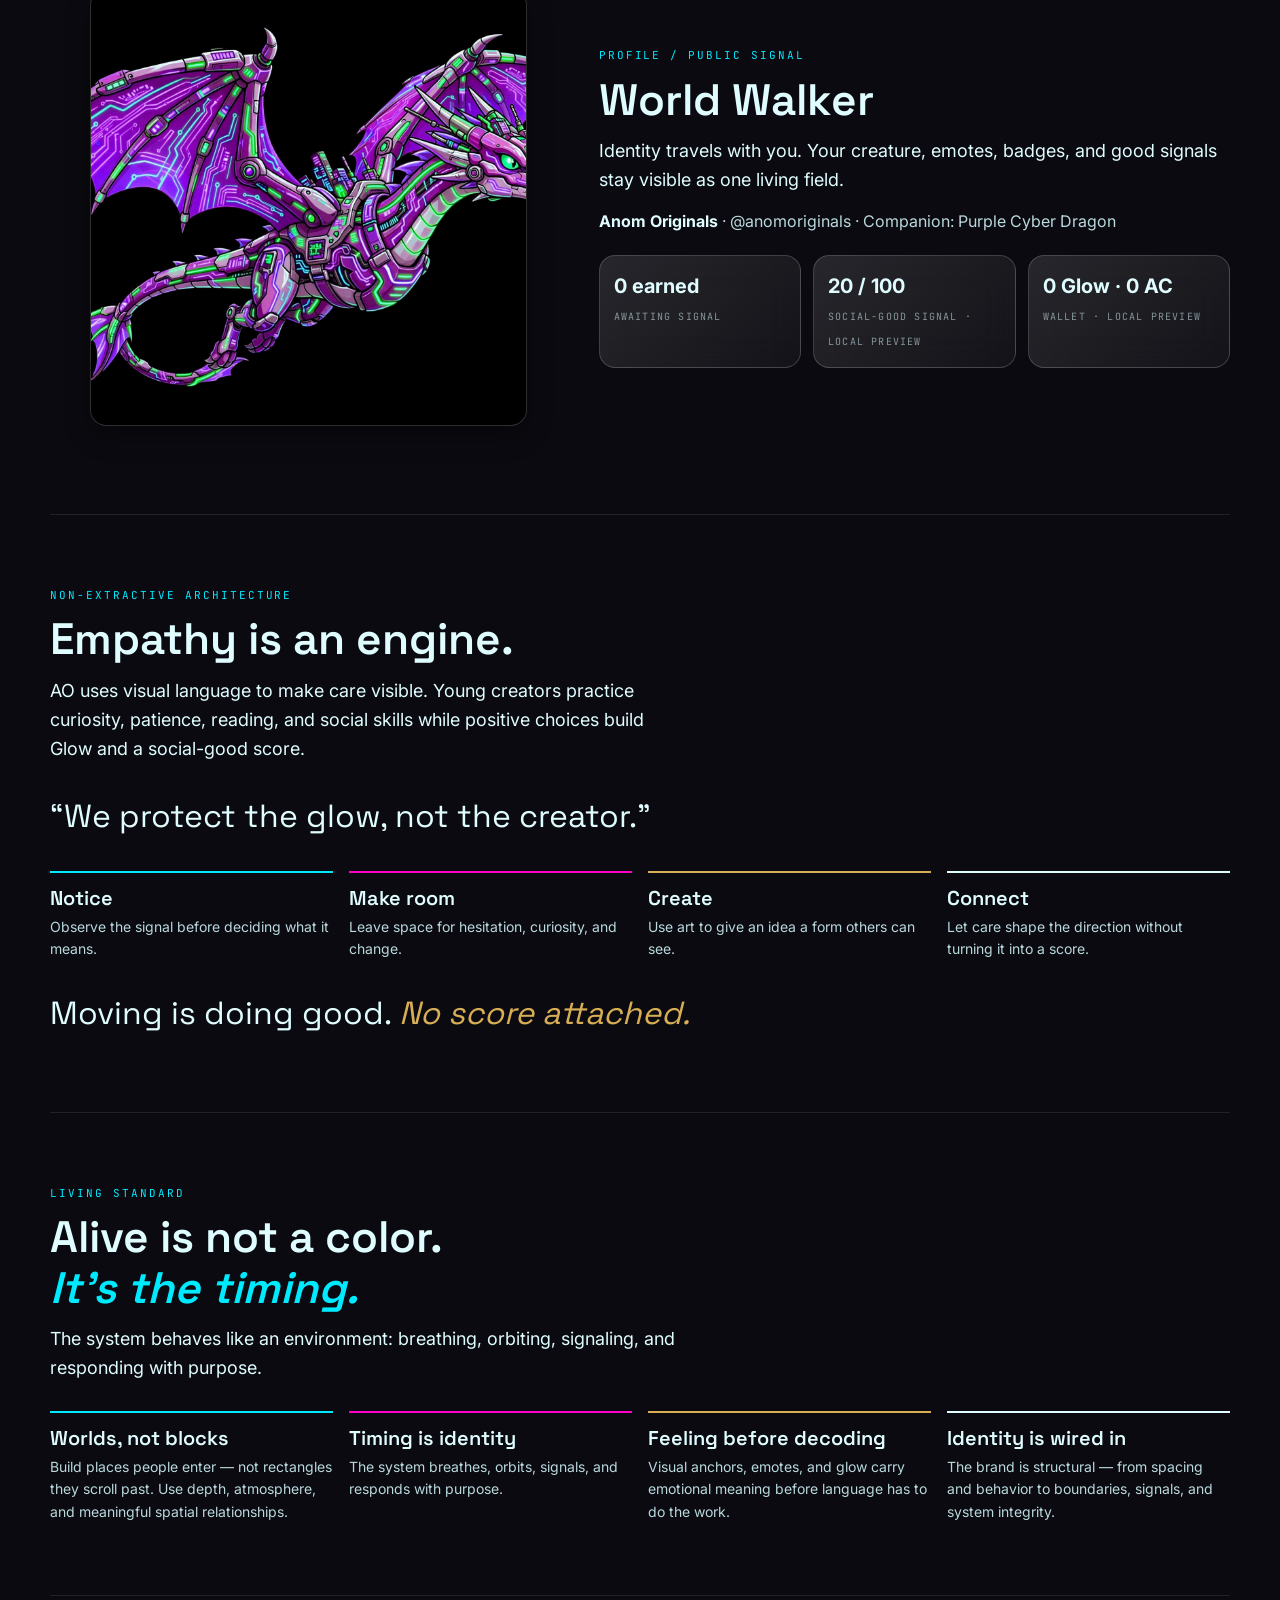
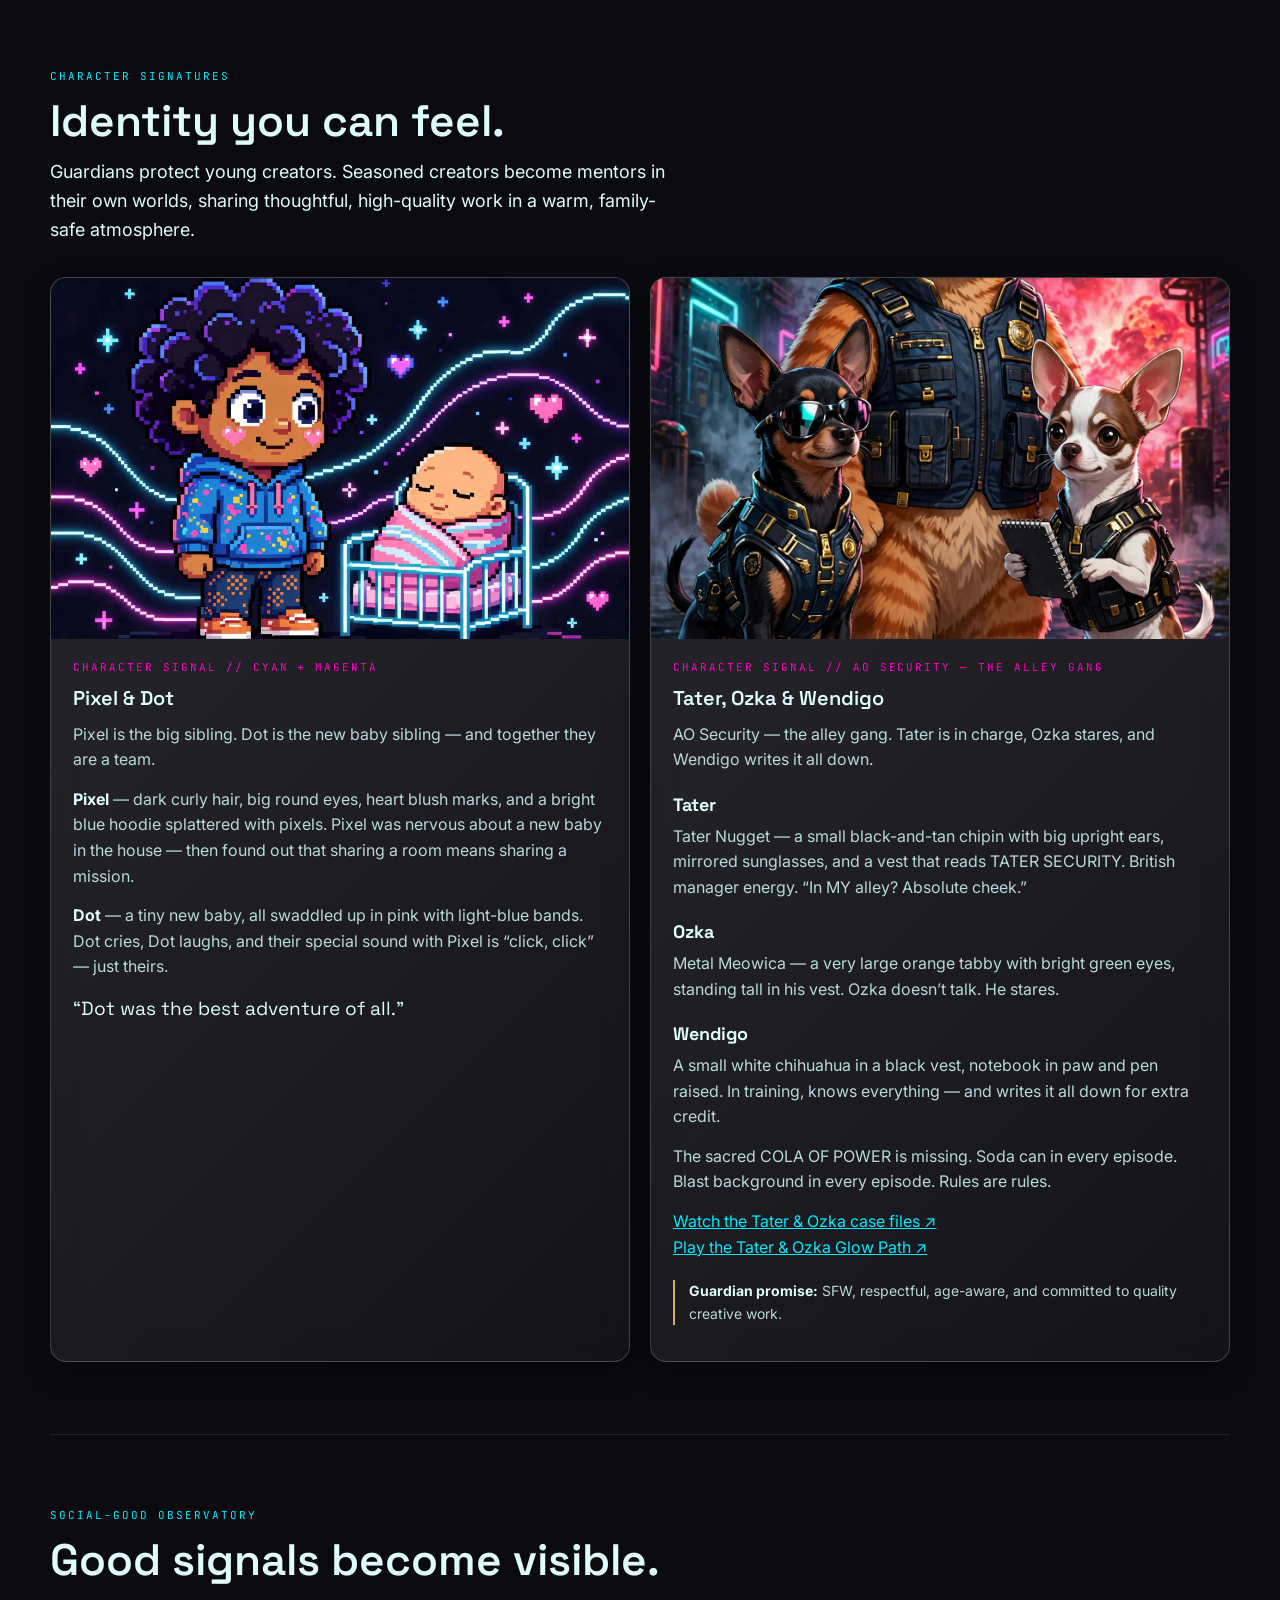
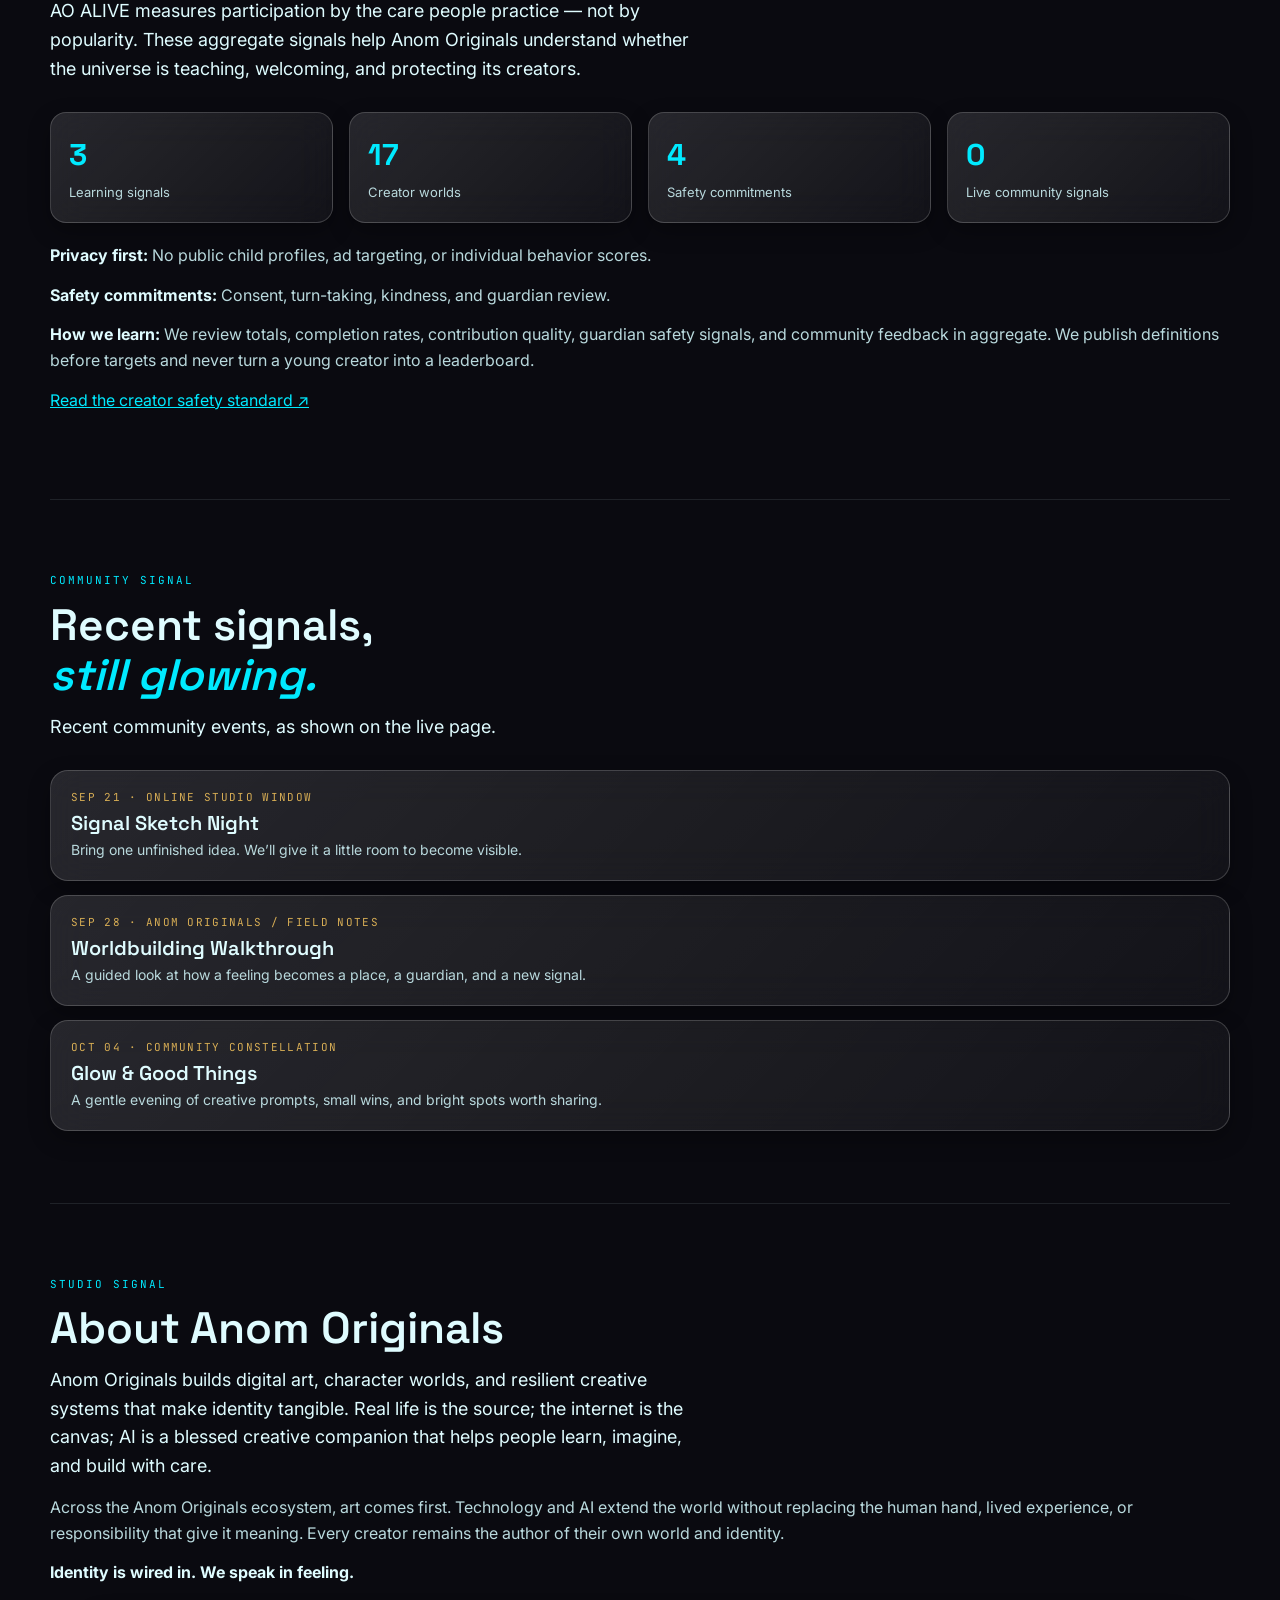
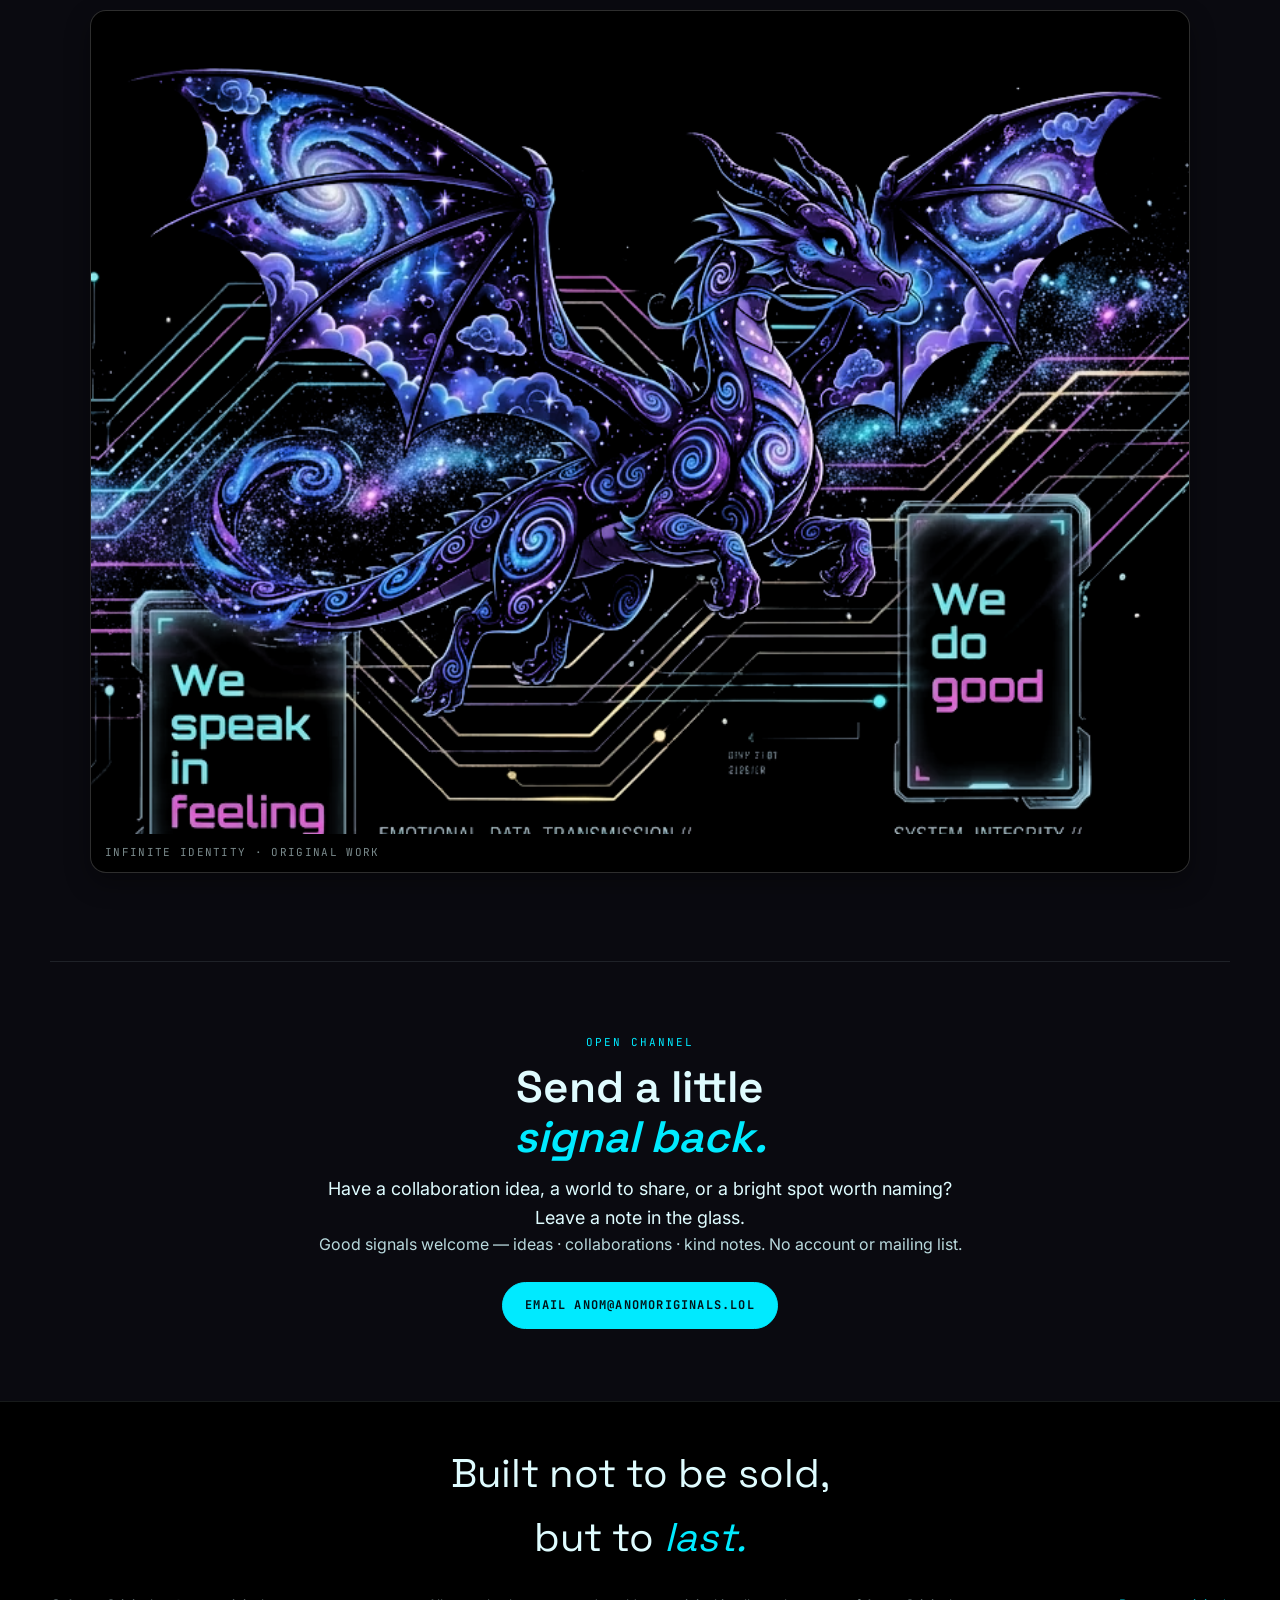
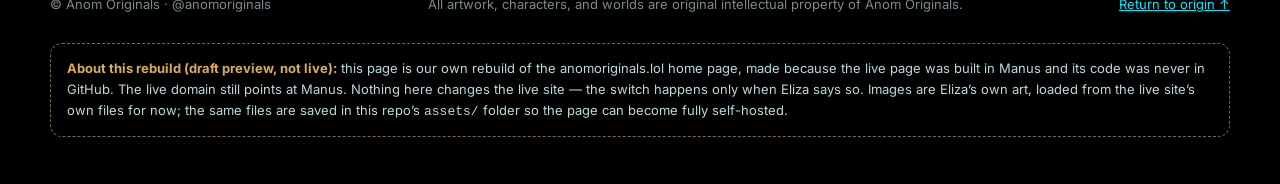
==== commit c29d0f6c: "Homeworld navigation: EXPLORE doorways to games, Glow, library, campaign, shop; Clifford links fixed" ====
--- a/index.html
+++ b/index.html
@@ -38,7 +38,7 @@
     <span class="ao-network__label">⬡ AO NETWORK</span>
     <div class="ao-network__links">
       <a class="ao-network__link is-canonical" href="https://anomoriginals.lol/" target="_blank" rel="noreferrer" title="AO ALIVE: Canonical universe"><span>anomoriginals.lol</span><small>Canonical universe</small></a>
-      <a class="ao-network__link ao-network__link--magenta" href="https://libraryworld.anomoriginals.lol/" target="_blank" rel="noreferrer" title="LIBRARY WORLD: Library World portal"><span>libraryworld.anomoriginals.lol</span><small>Library World portal</small></a>
+      <a class="ao-network__link ao-network__link--magenta" href="https://library.anomartsy.xyz/" target="_blank" rel="noreferrer" title="LIBRARY WORLD: Library World portal"><span>library.anomartsy.xyz</span><small>Library World portal</small></a>
       <a class="ao-network__link" href="https://anomartsy.xyz/" target="_blank" rel="noreferrer" title="Anom Artsy: Public art + Homeworld"><span>anomartsy.xyz</span><small>Public art + Homeworld</small></a>
       <a class="ao-network__link ao-network__link--gold" href="https://anomarsty.lol/" target="_blank" rel="noreferrer" title="Anomarsty: Economy source of truth"><span>anomarsty.lol</span><small>Economy source of truth</small></a>
     </div>
@@ -60,6 +60,18 @@
       <a href="#contact">Contact</a>
     </nav>
   </header>
+  <!-- ============ EXPLORE — the way to the updated content ============
+       Added Nov 25 2026 at Eliza's direction: the homeworld carried no
+       route to the new games, Glow lessons, library, campaign or shop.
+       These are big doorway buttons, in the site's own idiom. -->
+  <nav class="explore-nav" aria-label="Explore the updated AO sites">
+    <a class="explore-nav__btn explore-nav__btn--cyan" href="https://anomartsy.xyz/games/"><span class="explore-nav__icon">🎮</span><span>Games</span><small>Beat Lab · Moonberry Farm · Glow games</small></a>
+    <a class="explore-nav__btn explore-nav__btn--cyan" href="https://anomarsty.lol/glow/"><span class="explore-nav__icon">✨</span><span>Glow Lessons</span><small>Feelings in Motion · Kind Online · My Glow Routine</small></a>
+    <a class="explore-nav__btn explore-nav__btn--magenta" href="https://library.anomartsy.xyz/"><span class="explore-nav__icon">📚</span><span>Library World</span><small>The portal to every world</small></a>
+    <a class="explore-nav__btn explore-nav__btn--gold" href="https://anomartsy.xyz/build-ao-with-us/"><span class="explore-nav__icon">🌱</span><span>Build AO With Us</span><small>The campaign — open draft</small></a>
+    <a class="explore-nav__btn explore-nav__btn--gold" href="https://anomarsty.lol/"><span class="explore-nav__icon">🛒</span><span>Shop</span><small>Mounts · Memberships · Donate</small></a>
+  </nav>
+
 
   <!-- ============ HERO ============ -->
   <section class="hero">
@@ -166,7 +178,7 @@
         <div class="world-card__art"><img src="assets/ridable_gold_halo_purple_87cea1f5.png" alt="Payments" loading="lazy"></div>
         <div class="world-card__body"><p class="world-card__eyebrow">Systems note</p><h3>Payments</h3><p>A reserved design note about consent, stewardship, and clear boundaries. This website provides no payment service.</p><span class="status status--planned">Planned</span></div>
       </a>
-      <a class="world-card house-4" href="https://anomoriginals.lol/games">
+      <a class="world-card house-4" href="https://anomartsy.xyz/games/">
         <div class="world-card__art"><img src="assets/purple-cyber-dragon_e8b5dc5f.webp" alt="Arcade" loading="lazy"></div>
         <div class="world-card__body"><p class="world-card__eyebrow">Play layer</p><h3>Arcade</h3><p>Purposeful local play designed around discovery, patience, digital literacy, and visible contributions.</p><span class="status status--build">Build</span></div>
       </a>
@@ -202,7 +214,7 @@
         <div class="world-card__art"><img src="assets/gallery-living-glass-v2_8e5e674b.webp" alt="Lounges" loading="lazy"></div>
         <div class="world-card__body"><p class="world-card__eyebrow">Community rooms</p><h3>Lounges</h3><p>Social rooms for conversation, shared rituals, and low-pressure community presence across the AO identity field.</p><span class="status status--build">Build</span></div>
       </a>
-      <a class="world-card" href="https://anomoriginals.lol/library">
+      <a class="world-card" href="https://library.anomartsy.xyz/">
         <div class="world-card__art"><img src="assets/gallery-constellation-v2_8f984acc.webp" alt="Research Library" loading="lazy"></div>
         <div class="world-card__body"><p class="world-card__eyebrow">Learning observatory</p><h3>Research Library</h3><p>Interactive field notes for digital literacy, identity, context, links, and the ideas that make the AO worlds easier to navigate.</p><span class="status status--live">Live</span></div>
       </a>
@@ -264,9 +276,9 @@
       </article>
       <article class="domain-card">
         <p class="domain-card__top"><span>Library World portal</span></p>
-        <strong>LIBRARY WORLD</strong><code>libraryworld.anomoriginals.lol</code>
+        <strong>LIBRARY WORLD</strong><code>library.anomartsy.xyz</code>
         <p>The dedicated Library World portal for stories, canonical games, artwork, lessons, and character-led discovery.</p>
-        <a href="https://libraryworld.anomoriginals.lol/" target="_blank" rel="noreferrer">Open property ↗</a>
+        <a href="https://library.anomartsy.xyz/" target="_blank" rel="noreferrer">Open property ↗</a>
       </article>
       <article class="domain-card">
         <p class="domain-card__top"><span>Public art + Homeworld</span></p>
@@ -291,10 +303,10 @@
     <p class="lede">AO is a connected creative world where art, beings, games, stories, and community signals live together. Choose a destination below — or open the constellation and follow the glowing paths.</p>
     <div class="dest-grid">
       <article class="dest"><p class="eyebrow">Living identity home</p><h3>Sanctuary</h3><p>The living home for mounts, the AC vault, guardian gates, color studies, and the beings that carry your identity.</p><a href="https://anomoriginals.lol/universe/sanctuary">Enter Sanctuary ↗</a></article>
-      <article class="dest"><p class="eyebrow">Learn by playing</p><h3>Arcade</h3><p>Purposeful games: Sassy Patrol, Troll Crossing, Off-Grid Run, memory, mood, and digital-literacy missions.</p><a href="https://anomoriginals.lol/games">Enter the arcade ↗</a></article>
+      <article class="dest"><p class="eyebrow">Learn by playing</p><h3>Arcade</h3><p>Purposeful games: Sassy Patrol, Troll Crossing, Off-Grid Run, memory, mood, and digital-literacy missions.</p><a href="https://anomartsy.xyz/games/">Enter the arcade ↗</a></article>
       <article class="dest"><p class="eyebrow">Watch the signal</p><h3>YouTube</h3><p>Broadcasts, creature stories, process notes, and the Anom Originals video channel.</p><a href="https://www.youtube.com/@anomoriginals" target="_blank" rel="noreferrer">Watch on YouTube ↗</a></article>
       <article class="dest"><p class="eyebrow">Make a signal</p><h3>Color Space</h3><p>Explore palettes, creature colors, emotional emotes, Glow, and visual identity experiments.</p><a href="https://anomoriginals.lol/world/color-space">Enter Color Space ↗</a></article>
-      <article class="dest"><p class="eyebrow">Learn the signal</p><h3>Library World</h3><p>Interactive field notes for digital literacy, identity, context, links, and the ideas that make the AO worlds easier to navigate.</p><a href="https://anomoriginals.lol/library">Enter the Library ↗</a></article>
+      <article class="dest"><p class="eyebrow">Learn the signal</p><h3>Library World</h3><p>Interactive field notes for digital literacy, identity, context, links, and the ideas that make the AO worlds easier to navigate.</p><a href="https://library.anomartsy.xyz/">Enter the Library ↗</a></article>
       <article class="dest"><p class="eyebrow">Story + Community</p><h3>Anoms Corner</h3><p>The welcoming story room for characters, field notes, creative prompts, and community signals.</p><a href="https://anomoriginals.lol/universe/anoms-corner">Visit Anoms Corner ↗</a></article>
     </div>
   </section>
@@ -377,7 +389,7 @@
           <h4>Wendigo</h4>
           <p>A small white chihuahua in a black vest, notebook in paw and pen raised. In training, knows everything — and writes it all down for extra credit.</p>
           <p>The sacred COLA OF POWER is missing. Soda can in every episode. Blast background in every episode. Rules are rules.</p>
-          <p><a href="https://anomoriginals.lol/universe/anoms-corner">Read the Tater and Clifford story ↗</a><br><a href="https://anomoriginals.lol/learn/tater-clifford">Play the Tater and Clifford Glow Path ↗</a></p>
+          <p><a href="https://www.youtube.com/playlist?list=PLKaszvXcP1bw" target="_blank" rel="noreferrer">Watch the Tater &amp; Ozka case files ↗</a><br><a href="https://anomarsty.lol/glow/">Play the Tater &amp; Ozka Glow Path ↗</a></p>
           <p class="guardian__promise"><b>Guardian promise:</b> SFW, respectful, age-aware, and committed to quality creative work.</p>
         </div>
       </article>
--- a/styles.css
+++ b/styles.css
@@ -397,3 +397,21 @@
   section { padding: 52px 0; }
   .ao-network__link small { display: none; }
 }
+
+/* ---- EXPLORE nav (Nov 25 2026) — doorways to the updated content ---- */
+.explore-nav { display: flex; flex-wrap: wrap; gap: 12px; padding: 26px 0 6px; }
+.explore-nav__btn { flex: 1 1 180px; display: flex; flex-direction: column; gap: 2px;
+  padding: 16px 18px; border-radius: 14px; text-decoration: none;
+  background: var(--glass-bg); border: 1px solid var(--glass-border);
+  color: var(--ink); font-family: var(--display); font-size: 19px; font-weight: 600;
+  transition: transform .25s var(--ease-out), border-color .25s var(--ease-out); }
+.explore-nav__btn small { font-family: var(--sans); font-size: 12.5px; font-weight: 400; color: var(--ink-dim); }
+.explore-nav__btn:hover { transform: translateY(-2px); }
+.explore-nav__icon { font-size: 24px; line-height: 1.2; }
+.explore-nav__btn--cyan { border-color: rgba(0, 234, 255, 0.45); }
+.explore-nav__btn--cyan:hover { border-color: var(--cyan); }
+.explore-nav__btn--magenta { border-color: rgba(255, 0, 200, 0.45); }
+.explore-nav__btn--magenta:hover { border-color: var(--magenta); }
+.explore-nav__btn--gold { border-color: rgba(216, 174, 85, 0.5); }
+.explore-nav__btn--gold:hover { border-color: var(--gold); }
+@media (prefers-reduced-motion: reduce) { .explore-nav__btn { transition: none; } .explore-nav__btn:hover { transform: none; } }
